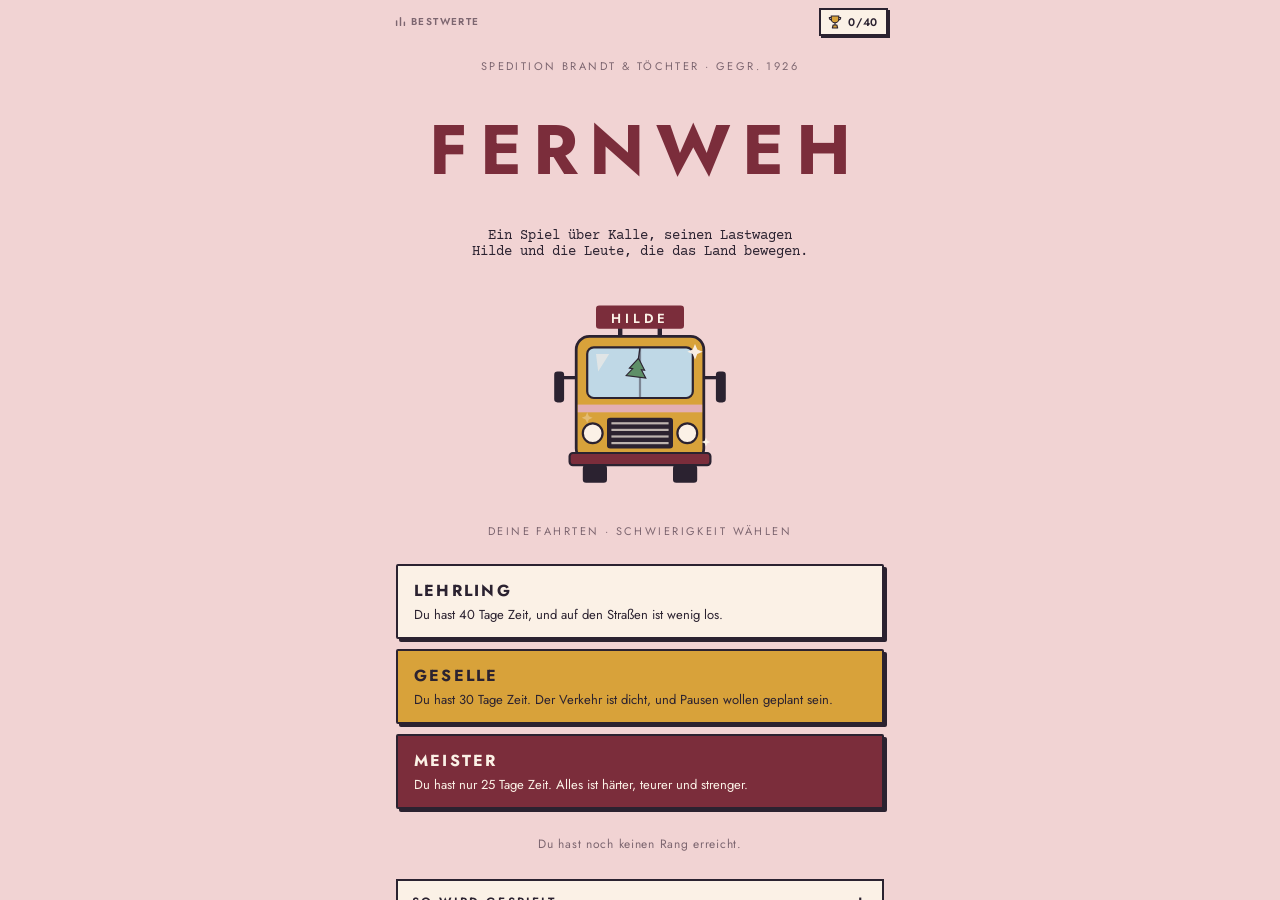
==== index.html @ bb44d897 "Briefmarke auf dem Lieferschein etwas größer Co-Authored-By: Claude Opus 5.5 <noreply@anthropic.com>" ====
<!doctype html>
<html lang="de"><head><meta charset="utf-8">
<meta name="viewport" content="width=device-width,initial-scale=1,viewport-fit=cover">
<meta name="apple-mobile-web-app-capable" content="yes">
<meta name="mobile-web-app-capable" content="yes">
<meta name="apple-mobile-web-app-status-bar-style" content="default">
<meta name="apple-mobile-web-app-title" content="Fernweh">
<meta name="theme-color" content="#F1D3D3">
<link rel="apple-touch-icon" href="apple-touch-icon.png">
<link rel="icon" type="image/png" href="icon-192.png">
<link rel="manifest" href="manifest.json">
<script>if("serviceWorker" in navigator)window.addEventListener("load",()=>navigator.serviceWorker.register("sw.js").catch(()=>{}))</script>
<title>Fernweh</title>
<link rel="preconnect" href="https://fonts.googleapis.com">
<link rel="preconnect" href="https://fonts.gstatic.com" crossorigin>
<link rel="stylesheet" href="https://fonts.googleapis.com/css2?family=Jost:wght@400;500;600;700&family=Courier+Prime:wght@400;700&display=swap">
<style>
/* Layout: symmetrische Titelkarten in einer schmalen Mittelspalte, gerahmte Tafeln, Reiterleiste unten. Eine feste Bildwelt (Pastell), kein Dunkelmodus. */
:root{
  --rose:#F1D3D3; --rose-deep:#E3AFB4; --mustard:#D8A23A; --mustard-dark:#B5832A;
  --teal:#2F6F73; --burgundy:#7B2D3B; --ink:#2B2230; --cream:#FBF1E6; --mint:#BFDCC8; --sky:#BFD8E6;
  --muted:#7D6670;
  --display:'Jost','Futura','Century Gothic','Trebuchet MS',sans-serif;
  --type:'Courier Prime','Courier New',Courier,monospace;
  color-scheme:light;
}
*{box-sizing:border-box}
[hidden]{display:none!important}
html{height:100%;box-sizing:border-box}
body{height:100%;margin:0;background:var(--rose);color:var(--ink);font-family:var(--display);font-size:15px;overflow:hidden;-webkit-user-select:none;user-select:none;-webkit-tap-highlight-color:transparent;touch-action:manipulation}
button{font-family:inherit;color:inherit;cursor:pointer}
button:focus-visible{outline:3px solid var(--teal);outline-offset:2px}
#app{height:100%;max-width:520px;margin:0 auto;display:flex;flex-direction:column;position:relative}
.screen{flex:1;min-height:0;overflow-y:auto;padding:18px 16px 28px;display:flex;flex-direction:column;gap:14px;-webkit-overflow-scrolling:touch}
.screen[hidden]{display:none!important}

h1,h2,h3{margin:0;text-wrap:balance;font-weight:600}
.eyebrow{font-size:11px;letter-spacing:.22em;text-transform:uppercase;color:var(--muted);text-align:center}
.center{text-align:center}
.typed{font-family:var(--type);font-size:14px;line-height:1.55}
.num{font-variant-numeric:tabular-nums}

.btn{border:2px solid var(--ink);background:var(--mustard);padding:13px 16px;font-size:14px;font-weight:600;letter-spacing:.14em;text-transform:uppercase;border-radius:2px;box-shadow:3px 3px 0 var(--ink);transition:transform .08s, box-shadow .08s}
.btn:active{transform:translate(2px,2px);box-shadow:1px 1px 0 var(--ink)}
.btn.alt{background:var(--cream)}
.btn.teal{background:var(--teal);color:var(--cream)}
.btn.burg{background:var(--burgundy);color:var(--cream)}
.btn:disabled{opacity:.45;box-shadow:none;cursor:default}
.btn.small{padding:8px 12px;font-size:12px}

.panel{background:var(--cream);border:2px solid var(--ink);padding:16px;position:relative}
.panel.framed{outline:1px solid var(--ink);outline-offset:4px;margin:5px}
.row{display:flex;gap:10px;align-items:center}
.between{justify-content:space-between}
.wrap{flex-wrap:wrap}

/* Titel */
.title-word{font-size:clamp(40px,12.5vw,70px);letter-spacing:.16em;font-weight:700;text-align:center;margin-right:-.16em;color:var(--burgundy);white-space:nowrap}
.title-sub{font-family:var(--type);text-align:center;font-size:14px;text-wrap:balance}
.emblem{width:min(220px,60%);margin:0 auto;display:block}
.diff{display:grid;gap:10px}
.diff button{text-align:left;display:flex;flex-direction:column;gap:3px;letter-spacing:normal;text-transform:none;font-weight:400;font-size:13px}
.diff button b{font-size:16px;letter-spacing:.14em;text-transform:uppercase}
.best{font-size:12px;color:var(--muted);text-align:center;letter-spacing:.06em}

/* Kopf auf dem Hof */
.topbar{display:grid;grid-template-columns:1fr 1fr 1fr;border:2px solid var(--ink);background:var(--cream)}
.topbar div{padding:8px 4px;text-align:center;border-right:2px solid var(--ink)}
.topbar div:last-child{border-right:0}
.topbar small{display:block;font-size:10px;letter-spacing:.18em;text-transform:uppercase;color:var(--muted)}
.topbar b{font-size:18px;font-variant-numeric:tabular-nums}
.cal{display:flex;flex-wrap:wrap;gap:3px;justify-content:center}
.cal i{width:11px;height:11px;border:1.5px solid var(--ink);display:block;background:var(--cream)}
.cal i.used{background:var(--burgundy);border-color:var(--burgundy)}
.cal i.today{background:var(--mustard)}
.cal i.fest{background:var(--teal);border-color:var(--teal);border-radius:50%}
.hilde-stage{background:var(--sky);border:2px solid var(--ink);padding:18px 0 0;position:relative;overflow:hidden;min-height:200px}
.hilde-stage::after{content:"";position:absolute;left:0;right:0;bottom:0;height:22%;background:var(--mint);border-top:2px solid var(--ink);z-index:0}

.stats{display:grid;grid-template-columns:1fr 1fr;gap:8px}
.meter{font-size:12px;letter-spacing:.08em}
.meter .bar{height:8px;border:1.5px solid var(--ink);background:var(--cream);margin-top:4px}
.meter .bar span{display:block;height:100%;background:var(--teal)}
.next{background:var(--mustard);border:2px solid var(--ink);padding:12px 14px;display:flex;gap:12px;align-items:center;justify-content:space-between}
.next p{margin:0;font-size:14px;line-height:1.4}
.next .eyebrow{text-align:left;color:var(--ink);opacity:.7}

/* Tabs */
.tabs{display:grid;grid-template-columns:repeat(4,1fr);border-top:2px solid var(--ink);background:var(--cream)}
.tabs button{background:none;border:0;border-right:2px solid var(--ink);padding:12px 2px;font-size:11px;letter-spacing:.08em;text-transform:uppercase;font-weight:600;position:relative}
.tabs button:last-child{border-right:0}
.tabs button.on{background:var(--burgundy);color:var(--cream)}
.tabs button .dot{position:absolute;top:7px;right:12%;width:8px;height:8px;border-radius:50%;background:#C8432F;border:1.5px solid var(--cream)}

/* Auftragskarten */
.chap{display:flex;align-items:center;gap:10px;margin-top:6px}
.chap::before,.chap::after{content:"";flex:1;height:2px;background:var(--ink)}
.chap span{font-size:11px;letter-spacing:.22em;text-transform:uppercase;font-weight:600}
.tour{background:var(--cream);border:2px solid var(--ink);display:grid;grid-template-columns:1fr auto;gap:6px 12px;padding:12px 14px}
.tour h3{font-size:20px;letter-spacing:.08em;text-transform:uppercase}
.tour .meta{font-size:12px;color:var(--muted);grid-column:1/-1;display:flex;gap:12px;flex-wrap:wrap}
.tour .cargo{font-family:var(--type);font-size:13px;grid-column:1/-1}
.tour.locked{opacity:.55;background:transparent;border-style:dashed}
.tour.final{background:var(--teal);color:var(--cream)}
.tour.final .meta{color:var(--rose)}
.stamp{font-size:10px;letter-spacing:.16em;text-transform:uppercase;border:1.5px solid currentColor;padding:2px 6px;color:var(--burgundy);transform:rotate(-4deg);display:inline-block}

/* Werkstatt */
.up{background:var(--cream);border:2px solid var(--ink);padding:12px 14px;display:grid;grid-template-columns:1fr auto;gap:4px 12px;align-items:center}
.up h3{font-size:16px;letter-spacing:.06em}
.up p{margin:0;font-size:13px;color:var(--muted);grid-column:1/2}
.pips{display:flex;gap:4px}
.pips i{width:10px;height:10px;border:1.5px solid var(--ink);display:block}
.pips i.on{background:var(--mustard)}

/* Fahrtenbuch */
.log{background:var(--cream);border:2px solid var(--ink);padding:12px 14px}
.howto{background:var(--cream);border:2px solid var(--ink);padding:0}
.howto summary{padding:12px 14px;font-size:12px;letter-spacing:.18em;text-transform:uppercase;font-weight:600;cursor:pointer;list-style:none;display:flex;justify-content:space-between}
.howto summary::-webkit-details-marker{display:none}
.howto summary::after{content:"+";font-size:16px;line-height:1}
.howto[open] summary::after{content:"–"}
.howto ol{margin:0;padding:0 16px 14px 34px;display:flex;flex-direction:column;gap:6px;font-size:14px;line-height:1.45}
.log .d{font-size:11px;letter-spacing:.16em;text-transform:uppercase;color:var(--muted)}

/* Fahrt */
#drive{position:fixed;inset:0;z-index:20;background:#A9CBA0}
#cv{position:absolute;inset:0;width:100%;height:100%;display:block;touch-action:none}
.hud-top{position:absolute;left:0;right:0;top:0;padding:calc(env(safe-area-inset-top,0px) + 8px) 12px 8px;pointer-events:none;display:flex;flex-direction:column;gap:6px}
.hud-card{background:var(--cream);border:2px solid var(--ink);padding:6px 10px;pointer-events:auto}
.route{display:flex;align-items:center;gap:8px;font-size:11px;letter-spacing:.12em;text-transform:uppercase;font-weight:600}
.route .track{flex:1;height:8px;border:1.5px solid var(--ink);background:var(--rose);position:relative}
.route .track span{position:absolute;left:0;top:0;bottom:0;background:var(--burgundy)}
.hud-row{display:flex;justify-content:space-between;gap:6px;font-size:12px;font-variant-numeric:tabular-nums}
.hud-row b{font-weight:600}
.hud-row .warn{color:#C8432F}
.hud-bottom{position:absolute;left:0;right:0;bottom:0;padding:8px 12px calc(env(safe-area-inset-bottom,0px) + 12px);display:flex;gap:8px;align-items:flex-end;justify-content:space-between;pointer-events:none}
.hud-bottom > *{pointer-events:auto}
.energy{background:var(--cream);border:2px solid var(--ink);padding:6px 8px;width:120px;font-size:10px;letter-spacing:.14em;text-transform:uppercase}
.energy .bar{height:8px;border:1.5px solid var(--ink);margin-top:4px;background:var(--rose)}
.energy .bar span{display:block;height:100%;background:var(--teal)}
.hbtn{border:2px solid var(--ink);background:var(--cream);padding:10px 10px;font-size:11px;letter-spacing:.12em;text-transform:uppercase;font-weight:600;box-shadow:3px 3px 0 var(--ink);min-width:78px}
.hbtn.ready{background:var(--mustard);animation:pulse 1s infinite alternate}
.hbtn:disabled{opacity:.5;box-shadow:none}
@keyframes pulse{to{background:#F0C566}}
.pausebtn{position:absolute;right:12px;top:calc(env(safe-area-inset-top,0px) + 134px);border:2px solid var(--ink);background:var(--cream);width:38px;height:38px;font-weight:700;font-size:14px;pointer-events:auto}
.hint{position:absolute;left:50%;top:45%;transform:translate(-50%,-50%);background:var(--cream);border:2px solid var(--ink);padding:12px 16px;text-align:center;font-size:13px;letter-spacing:.06em;width:min(300px,80%);pointer-events:none;transition:opacity .4s}

/* Overlays */
.overlay{position:fixed;inset:0;z-index:40;background:rgba(43,34,48,.55);display:flex;align-items:center;justify-content:center;padding:16px}
.overlay[hidden]{display:none!important}
.card{background:var(--cream);border:2px solid var(--ink);outline:1px solid var(--cream);outline-offset:4px;box-shadow:0 0 0 6px var(--ink);width:min(400px,100%);max-height:calc(100% - 24px);overflow-y:auto;padding:20px 18px;display:flex;flex-direction:column;gap:12px}
.card h2{font-size:22px;letter-spacing:.16em;text-transform:uppercase;text-align:center}
.opts{display:grid;gap:8px}
.opts .btn{text-align:left;letter-spacing:.06em;text-transform:none;font-size:14px;display:flex;justify-content:space-between;gap:10px}
.ledger{display:grid;grid-template-columns:1fr auto;gap:4px 12px;font-size:14px;font-variant-numeric:tabular-nums}
.ledger .sum{border-top:2px solid var(--ink);padding-top:6px;font-weight:600}
.bigstamp{align-self:center;font-size:20px;letter-spacing:.2em;font-weight:700;text-transform:uppercase;border:3px solid var(--teal);color:var(--teal);padding:6px 14px;transform:rotate(-5deg)}
.bigstamp.bad{border-color:#C8432F;color:#C8432F}

/* Abspann */
.rank{font-size:96px;font-weight:700;line-height:1;text-align:center;color:var(--burgundy)}
.cards{display:grid;grid-template-columns:repeat(auto-fill,minmax(140px,1fr));gap:10px}
.post{background:var(--cream);border:2px solid var(--ink);padding:10px;font-size:12px;position:relative;min-height:96px}
.post b{display:block;font-size:14px;letter-spacing:.1em;text-transform:uppercase;margin-bottom:4px}
.post .st{position:absolute;right:8px;top:8px;width:26px;height:30px;border:2px dashed var(--burgundy);background:var(--rose)}
.toast{position:fixed;left:50%;bottom:90px;transform:translateX(-50%);background:var(--ink);color:var(--cream);padding:10px 14px;font-size:13px;z-index:60;max-width:90%;text-align:center}

@media (prefers-reduced-motion: reduce){.hbtn.ready{animation:none}.btn{transition:none}}
/* Netlify-Hinweis ausblenden, falls er als normales Element eingefügt wird */
[class*="netlify" i],[id*="netlify" i],a[href*="netlify.com"]{display:none!important}

/* ===== Version 2 ===== */
.title-road{position:relative;width:min(300px,86%);margin:0 auto;padding-bottom:18px}
.title-road .emblem{width:62%;margin:0 auto;animation:idle 2.4s ease-in-out infinite}
.title-road::after{content:"";position:absolute;left:0;right:0;bottom:6px;height:6px;background:repeating-linear-gradient(90deg,var(--ink) 0 22px,transparent 22px 40px);animation:roadmove .6s linear infinite}
@keyframes roadmove{to{background-position:-40px 0}}
@keyframes idle{0%,100%{transform:translateY(0)}50%{transform:translateY(-3px)}}
.letter-in{animation:letterin .7s cubic-bezier(.2,.9,.3,1.2)}
@keyframes letterin{from{transform:translateY(30px) rotate(-3deg);opacity:0}}

.hilde-stage .sun{position:absolute;right:5%;top:10px;width:38px;height:38px;z-index:0}
.cloud{position:absolute;z-index:0;animation:cloud linear infinite;left:-100px}
.cloud svg{display:block;width:100%;height:auto}
.cloud.c1{width:72px;top:20px;animation-duration:38s;animation-delay:-10s}
.cloud.c2{width:52px;top:56px;animation-duration:52s;animation-delay:-30s}
.cloud.c3{width:88px;top:6px;animation-duration:64s;animation-delay:-50s}
@keyframes cloud{from{transform:translateX(0)}to{transform:translateX(calc(560px + 100%))}}
.birds{position:absolute;top:40px;left:-80px;z-index:0;display:flex;gap:6px;align-items:flex-start;animation:birds 24s linear infinite;animation-delay:-6s}
.birds span{display:block;width:18px}
.birds span.b2{margin-top:-6px;width:15px}
.birds span.b3{margin-top:4px;width:13px}
.birds svg{display:block;width:100%;height:auto;overflow:visible}
@keyframes birds{from{transform:translateX(0)}to{transform:translateX(640px)}}
.hilde-btn{position:relative;z-index:1;display:block;width:min(240px,64%);margin:0 auto -4px;background:none;border:0;padding:0}
.hilde-btn svg{display:block;width:100%;height:auto}
.hilde-btn #hilde-svg{animation:idle 2.4s ease-in-out infinite;transform-origin:50% 100%}
.hilde-btn.honk #hilde-svg{animation:honk .45s cubic-bezier(.3,1.6,.5,1)}
@keyframes honk{0%{transform:scale(1,1)}30%{transform:scale(1.06,.92) translateY(4px)}60%{transform:scale(.97,1.05) translateY(-8px)}100%{transform:none}}
.hilde-btn.wow #hilde-svg{animation:wow .8s ease-out}
@keyframes wow{0%{filter:brightness(1)}30%{filter:brightness(1.35)}100%{filter:brightness(1)}}
.puffs{position:absolute;left:0;right:0;bottom:22%;height:0;z-index:2;pointer-events:none}
.puffs i{position:absolute;bottom:0;width:14px;height:14px;border-radius:50%;background:#E8E2DA;border:1.5px solid var(--ink);animation:puff 1.6s ease-out forwards}
@keyframes puff{from{transform:translate(0,0) scale(.4);opacity:.9}to{transform:translate(-30px,-60px) scale(1.6);opacity:0}}
.bubbles{position:absolute;inset:0;z-index:3;pointer-events:none}
.bubbles i{position:absolute;bottom:20%;width:14px;height:14px;border-radius:50%;border:2px solid #fff;background:rgba(255,255,255,.35);animation:bub 1.4s ease-out forwards}
@keyframes bub{from{transform:translateY(0) scale(.4);opacity:1}to{transform:translateY(-120px) scale(1.3);opacity:0}}
.eff{margin:4px 0 0;font-size:11px;line-height:1.35;letter-spacing:0;color:var(--muted)}
.chips{display:flex;flex-wrap:wrap;gap:4px;grid-column:1/-1}
.chip{font-size:10px;letter-spacing:.1em;text-transform:uppercase;border:1.5px solid var(--ink);padding:2px 6px;background:var(--rose);font-weight:600}
.chip.hot{background:var(--mustard)}
.tour.final .chip{color:var(--ink)}
.trait-list{display:flex;flex-direction:column;gap:6px;font-size:13px;line-height:1.4}
.trait-list b{letter-spacing:.06em}

.radio{display:grid;grid-template-columns:auto auto 1fr;align-items:center;gap:8px;font-family:inherit;text-align:left;cursor:pointer;padding:5px 10px;overflow:hidden}
.radio .dial{width:22px;height:22px;border-radius:50%;border:2px solid var(--ink);background:var(--mustard);position:relative;flex:none}
.radio .dial i{position:absolute;left:50%;top:2px;width:2px;height:8px;background:var(--ink);transform-origin:50% 8px;transform:translateX(-50%) rotate(var(--rot,0deg));transition:transform .3s}
.radio .st{font-size:11px;letter-spacing:.1em;text-transform:uppercase;font-weight:600;white-space:nowrap}
.radio .tick{overflow:hidden;white-space:nowrap;font-size:12px;color:var(--muted);min-width:0;mask-image:linear-gradient(90deg,transparent,#000 8%,#000 92%,transparent);-webkit-mask-image:linear-gradient(90deg,transparent,#000 8%,#000 92%,transparent)}
.radio .tick span{display:inline-block;padding-left:100%;animation:ticker 14s linear infinite}
.radio .tick span.vf{color:#C8432F;font-weight:600}
.radio .tick span.cb{color:var(--teal);font-weight:600}
@keyframes ticker{to{transform:translateX(-100%)}}
.energy{position:relative}
.energy .tree{position:absolute;right:-6px;top:-26px;width:20px;height:28px;transform-origin:50% 0;animation:swing 2.2s ease-in-out infinite}
@keyframes swing{0%,100%{transform:rotate(-12deg)}50%{transform:rotate(12deg)}}
.hbtn small{display:block;font-size:9px;letter-spacing:.08em;margin-top:2px}
.bigstamp{animation:slam .45s cubic-bezier(.2,1.6,.4,1) backwards;animation-delay:.15s}
@keyframes slam{from{transform:scale(2.6) rotate(-14deg);opacity:0}to{transform:rotate(-5deg);opacity:1}}
.countup{font-variant-numeric:tabular-nums}
.ev-art{display:flex;justify-content:center}
.ev-art svg{width:110px;height:auto}
.route .track i{position:absolute;inset:0;pointer-events:none}
.route .track i b{position:absolute;top:-3px;width:2px;height:12px;background:var(--ink)}
.route .track i b.rast{background:#2B5C9A}
.route .track i b.ev{background:#C8432F}
@media (prefers-reduced-motion: reduce){*{animation:none!important}}

/* ===== Version 2.2 ===== */
.hud-top{flex-direction:row;align-items:stretch;gap:6px}
.hud-main{flex:1;min-width:0;display:flex;flex-direction:column;gap:5px;padding:6px 10px}
.hud-main .hud-row{font-size:12px}
.hud-side{display:flex;flex-direction:column;gap:4px;pointer-events:auto}
.hud-ico{width:36px;flex:1;min-height:28px;border:2px solid var(--ink);background:var(--cream);font-weight:700;font-size:12px;display:grid;place-items:center;padding:0;font-family:inherit}
.hud-ico .dial{width:18px;height:18px;border-radius:50%;border:2px solid var(--ink);background:var(--mustard);position:relative;display:block}
.hud-ico .dial i{position:absolute;left:50%;top:1px;width:2px;height:7px;background:var(--ink);transform-origin:50% 7px;transform:translateX(-50%) rotate(var(--rot,0deg));transition:transform .3s}
.hud-ico.live{background:var(--mustard);animation:pulse .6s infinite alternate}
.pausebtn{display:none}
.tickerbox{position:absolute;left:12px;right:12px;top:calc(env(safe-area-inset-top,0px) + 82px);background:rgba(251,241,230,.95);border:2px solid var(--ink);padding:5px 10px;font-size:12px;line-height:1.35;pointer-events:none;opacity:0;transform:translateY(-6px);transition:opacity .35s,transform .35s}
.tickerbox.show{opacity:1;transform:none}
.tickerbox b{font-size:10px;letter-spacing:.12em;text-transform:uppercase;margin-right:6px}
.tickerbox.vf{border-color:#C8432F}.tickerbox.vf b{color:#C8432F}
.tickerbox.cb b{color:var(--teal)}
.tickerbox.win{background:var(--mustard)}
.kalle{padding:10px 12px;display:grid;grid-template-columns:1fr auto;gap:4px 12px;align-items:center}
.kalle .row,.kalle .bar,.kalle .eff{grid-column:1}
.kalle .bar{height:8px;border:1.5px solid var(--ink);background:var(--cream)}
.kalle .bar span{display:block;height:100%;background:var(--teal)}
.kalle .btn{grid-column:2;grid-row:1/4}
.meter-l{font-size:12px;letter-spacing:.08em}
.ruf{border:2px solid var(--ink);background:var(--cream);padding:8px 12px;font-size:12px;line-height:1.4}
.ruf b{letter-spacing:.08em;text-transform:uppercase;font-size:11px}
.ruf .stars{color:var(--mustard-dark);letter-spacing:.2em}
.ruf p{margin:2px 0 0;color:var(--muted)}

/* ===== Version 2.3: Autoradio in der Leiste ===== */
.hud-side .hud-ico{width:36px}
.lcd{display:grid;grid-template-columns:auto auto 1fr;align-items:center;gap:8px;background:#2B2230;color:#F0C566;border:0;border-radius:3px;padding:5px 8px;font-family:var(--type);font-size:12px;text-align:left;cursor:pointer;min-width:0;box-shadow:inset 0 0 0 1px #4A3F50}
.lcd .lcd-st{font-weight:700;letter-spacing:.06em;white-space:nowrap;text-transform:uppercase;font-size:11px}
.lcd .lcd-tx{overflow:hidden;white-space:nowrap;min-width:0;-webkit-mask-image:linear-gradient(90deg,transparent,#000 6%,#000 94%,transparent);mask-image:linear-gradient(90deg,transparent,#000 6%,#000 94%,transparent)}
.lcd .lcd-tx span{display:inline-block;padding-left:100%;animation:ticker 16s linear infinite;color:#F4E3B0}
.lcd.vf .lcd-tx span{color:#FF9C84}.lcd.vf .lcd-st{color:#FF9C84}
.lcd.cb .lcd-tx span,.lcd.cb .lcd-st{color:#BFDCC8}
.lcd.win{animation:lcdblink .5s infinite alternate}
@keyframes lcdblink{to{background:#7B2D3B}}
.lcd .eq{display:flex;align-items:flex-end;gap:2px;height:12px}
.lcd .eq i{display:block;width:3px;background:#F0C566;height:30%;animation:eq .9s ease-in-out infinite alternate}
.lcd .eq i:nth-child(2){animation-delay:-.3s}.lcd .eq i:nth-child(3){animation-delay:-.6s}.lcd .eq i:nth-child(4){animation-delay:-.15s}
.lcd.off .eq i{animation:none;height:15%;opacity:.4}
@keyframes eq{0%{height:20%}100%{height:100%}}
.tickerbox{display:none}

.stats.three{grid-template-columns:1fr 1fr 1fr}
.stats.three .meter span:first-child{font-size:11px}
.stats.three .meter b{font-size:11px}
.ruf-s{display:block;font-size:9px!important;letter-spacing:.06em!important;text-transform:none!important;color:var(--mustard-dark)!important;margin-top:1px}

/* ===== Version 2.4 ===== */
.tour.final .btn{color:var(--ink)}
.tour.final:not(.locked){box-shadow:0 0 0 3px var(--mustard);animation:glow 2.4s ease-in-out infinite}
@keyframes glow{50%{box-shadow:0 0 0 6px rgba(216,162,58,.55)}}
.next.final{background:var(--teal);color:var(--cream);box-shadow:0 0 0 3px var(--mustard);animation:glow 2.4s ease-in-out infinite;align-items:center}
.next.final .eyebrow{color:var(--mustard);opacity:1}
.next.final p{color:var(--cream)}
.next.final>div:nth-child(2){flex:1;min-width:0}
.crate{flex:none;width:46px;height:40px;background:#B5832A;border:2px solid var(--ink);position:relative;display:grid;place-items:center}
.crate::before,.crate::after{content:"";position:absolute;inset:0;background:linear-gradient(45deg,transparent 47%,var(--ink) 47% 53%,transparent 53%)}
.crate::after{background:linear-gradient(-45deg,transparent 47%,var(--ink) 47% 53%,transparent 53%)}
.crate span{position:relative;z-index:1;background:var(--cream);color:var(--ink);font-size:9px;font-weight:700;padding:0 3px;letter-spacing:.05em}
.next.final .btn{color:var(--ink)}
.next.final .eyebrow{letter-spacing:.14em;text-align:left}

/* v2.6: Foto auf dem Lieferschein, Ottilie im Radio */
.polaroid{margin:0 auto;background:#FFFDF8;padding:8px 8px 4px;width:min(210px,68%);box-shadow:0 1px 0 rgba(43,34,48,.15),0 6px 14px rgba(43,34,48,.18);transform:rotate(2deg);position:relative;animation:photoIn .7s .45s cubic-bezier(.2,1.3,.4,1) backwards}
.polaroid::before{content:'';position:absolute;top:-8px;left:50%;width:54px;height:15px;margin-left:-27px;background:rgba(227,175,180,.8);transform:rotate(-4deg)}
.polaroid>svg{display:block;width:100%;height:auto;outline:1px solid rgba(43,34,48,.12);animation:develop 2.2s .7s ease-out backwards}
.polaroid figcaption{font-family:var(--type);font-size:12px;text-align:center;padding:6px 0 2px;color:var(--ink)}
@keyframes photoIn{from{opacity:0;transform:translateY(18px) rotate(-7deg)}to{opacity:1;transform:rotate(2deg)}}
@keyframes develop{from{filter:sepia(1) brightness(1.7) contrast(.45)}to{filter:none}}
.lcd.ott .lcd-tx span,.lcd.ott .lcd-st{color:#F6C9CF}
.topbar>div:last-child{cursor:pointer}
.kiste-btn,.tour.final .kiste-btn,.next.final .kiste-btn{background:var(--mustard)!important;color:var(--ink)!important;opacity:1!important;-webkit-text-fill-color:var(--ink);animation:kiste 2.4s ease-in-out infinite}
@keyframes kiste{0%,100%{background:#D8A23A}50%{background:#F0C566}}
@media (prefers-reduced-motion: reduce){.kiste-btn{animation:none}}
.post .stamp-svg{position:absolute;right:8px;top:7px;width:30px;height:auto;transform:rotate(3deg);filter:drop-shadow(0 1px 0 rgba(43,34,48,.18))}
.post:nth-child(even) .stamp-svg{transform:rotate(-2deg)}
.post b,.post>span{display:block;padding-right:36px}
/* Versteckte Kleinigkeiten */
.title-word{cursor:default;perspective:300px}
.title-word span{display:inline-block;transform-origin:50% 50%;transition:color .3s}
.title-word span.heim{color:var(--teal)}
.title-word span.flip{animation:flap .28s ease-in-out}
@keyframes flap{0%{transform:rotateX(0)}50%{transform:rotateX(90deg)}100%{transform:rotateX(0)}}
.title-word.nudge{animation:nudge .25s ease-out}
@keyframes nudge{0%{transform:scale(1)}40%{transform:scale(.985,1.015)}100%{transform:scale(1)}}
.title-sub{transition:opacity .35s}
.title-sub.fade{opacity:0}
#title-emblem{transition:transform .8s ease-in-out}
#title-emblem.sad{transform:rotate(-3deg) translateY(4px) scale(.97)}
.hilde-stage{transition:background 1.2s}
.hilde-stage .sun{cursor:default}
.hilde-stage.night{background:#3A3A5C}
.hilde-stage.night .sun circle{fill:#F3EAD0;transition:fill 1.2s}
.hilde-stage.night::after{content:'';position:absolute;inset:0;pointer-events:none;background:radial-gradient(1.5px 1.5px at 12% 18%,#FBF1E6 50%,transparent 51%),radial-gradient(1.5px 1.5px at 30% 9%,#FBF1E6 50%,transparent 51%),radial-gradient(1.5px 1.5px at 52% 22%,#FBF1E6 50%,transparent 51%),radial-gradient(1.5px 1.5px at 68% 12%,#FBF1E6 50%,transparent 51%),radial-gradient(1.5px 1.5px at 44% 6%,#FBF1E6 50%,transparent 51%),radial-gradient(1.5px 1.5px at 22% 30%,#FBF1E6 50%,transparent 51%);animation:fadein 1.2s}
@keyframes fadein{from{opacity:0}to{opacity:1}}
.hilde-stage.night .cloud{opacity:.35;transition:opacity 1.2s}
.zzz{position:absolute;left:70%;top:34%;z-index:3;pointer-events:none;font-weight:700;color:#FBF1E6;font-size:16px}
.zzz span{position:absolute;opacity:0;animation:zz 2.4s ease-out infinite}
.zzz span:nth-child(2){animation-delay:.8s;font-size:19px}.zzz span:nth-child(3){animation-delay:1.6s;font-size:23px}
@keyframes zz{0%{opacity:0;transform:translate(0,0)}20%{opacity:1}100%{opacity:0;transform:translate(26px,-46px)}}
.notiz{font-family:var(--type);font-size:16px;line-height:1.6;background:#FFFBEA;border:1px solid #E6D9A8;padding:14px 16px;transform:rotate(-1.5deg);box-shadow:2px 3px 0 rgba(43,34,48,.12);background-image:repeating-linear-gradient(transparent 0 24px,rgba(43,90,154,.15) 24px 25px);color:#2B3A6E}
.senf{position:absolute;left:10px;bottom:8px;width:18px;height:38px;padding:0;border:0;background:none;z-index:2;transform:rotate(-8deg);filter:drop-shadow(0 0 4px rgba(240,197,102,.8))}
.senf svg{display:block;width:100%;height:auto}
@media (prefers-reduced-motion: reduce){.zzz span{animation:none;opacity:1}}
.tour h3 .perf{color:var(--mustard);font-size:.8em;vertical-align:.1em;text-shadow:0 0 1px var(--ink)}
/* Makellos */
#h-cargo.perf{color:#B5832A}
.perf{color:#D8A23A}
i.gold{font-style:normal;color:#9A6E1A;font-weight:600}
.stamprow{display:flex;align-items:center;justify-content:center;gap:14px}
.goldseal{width:92px;height:92px;transform:rotate(10deg);animation:sealIn .55s .55s cubic-bezier(.2,1.6,.4,1) backwards}
.goldseal svg{width:100%;height:100%;display:block;overflow:visible}
@keyframes sealIn{from{opacity:0;transform:scale(2.4) rotate(40deg)}to{opacity:1;transform:scale(1) rotate(10deg)}}
.stampwrap{display:block}
@keyframes shine{0%{left:-60%}35%,100%{left:140%}}
.tree{transform-box:view-box;transform-origin:100px 54px;cursor:pointer}
.tree.wiggle{animation:wiggle .5s ease-out}
.tree.spin{animation:spin 1.1s cubic-bezier(.3,.1,.3,1)}
@keyframes wiggle{0%,100%{transform:rotate(0)}25%{transform:rotate(-28deg)}55%{transform:rotate(20deg)}80%{transform:rotate(-8deg)}}
@keyframes spin{0%{transform:rotate(0)}100%{transform:rotate(720deg)}}
.scent{position:absolute;z-index:4;pointer-events:none;color:#5E8F5A;font-size:15px;animation:scent 1.9s ease-out forwards;opacity:0}
@keyframes scent{0%{opacity:0;transform:translate(0,0) scale(.6)}20%{opacity:1}100%{opacity:0;transform:translate(var(--dx),-70px) scale(1.2)}}
#title-emblem{position:relative}
.todo ul{margin:0;padding-left:18px;font-family:var(--type);font-size:13px;line-height:1.6}
.todo li.done{text-decoration:line-through;color:var(--muted)}
.fest p{margin:0 0 6px;font-family:var(--type);font-size:13px;line-height:1.55}
.diffwrap{position:relative}
.diffwrap>.btn{width:100%}
.diff .rank{font-style:normal;font-size:10px;letter-spacing:.12em;font-weight:600;opacity:.75;margin-left:10px;vertical-align:.15em}
.diffwrap .neu{position:absolute;right:8px;top:8px;background:none;border:1px solid currentColor;border-radius:2px;font-size:10px;letter-spacing:.12em;text-transform:uppercase;padding:2px 6px;opacity:.6;color:var(--ink)}
.diffwrap .btn.burg+.neu{color:var(--cream)}
.trophy-btn{position:absolute;top:calc(env(safe-area-inset-top,0px) + 8px);right:12px;display:flex;align-items:center;gap:4px;background:var(--cream);border:2px solid var(--ink);padding:3px 8px 3px 5px;font:600 11px/1 var(--display);letter-spacing:.06em;color:var(--ink);box-shadow:2px 2px 0 var(--ink)}
.trophy-btn svg{width:18px;height:18px}
#s-title{position:relative}
.medals{display:grid;grid-template-columns:repeat(4,1fr);gap:8px 6px}
.mcell{display:flex;flex-direction:column;align-items:center;text-align:center;gap:2px}
.mcell svg{width:44px;height:44px;transition:transform .15s}
.mcell .locked{opacity:.55}
.mcell b{font-size:10.5px;line-height:1.2;letter-spacing:.02em}
.mcell small{font-size:9px;line-height:1.25;color:var(--muted)}
.mcell:not(.got) b{color:var(--muted)}
.mcell.got svg{animation:none}
#s-title>.eyebrow:first-child{margin-top:40px!important}
.linkbtn{align-self:center;background:none;border:0;font:500 12px/1 var(--display);letter-spacing:.14em;text-transform:uppercase;color:var(--muted);text-decoration:underline;text-underline-offset:3px;padding:6px 10px}
.tour{position:relative}
.tourstamp{position:absolute;top:10px;right:12px;display:block;width:28px;transform:rotate(6deg);opacity:.92}
.tourstamp svg{display:block;width:100%;height:auto;filter:drop-shadow(0 1px 0 rgba(43,34,48,.15))}
.tour:nth-child(even) .tourstamp{transform:rotate(-4deg)}
.medals{touch-action:pan-y;user-select:none;-webkit-user-select:none}
.mcell small{display:none}
.mcell.on svg{transform:scale(1.15)}
.mhint{margin:-6px 0 0;font-size:11px;color:var(--muted);text-align:center}
.mbig{position:fixed;left:50%;top:18%;transform:translateX(-50%);z-index:60;width:min(260px,76vw);background:var(--cream);border:2px solid var(--ink);box-shadow:4px 4px 0 var(--ink);padding:16px 14px 14px;display:flex;flex-direction:column;align-items:center;text-align:center;gap:4px;pointer-events:none;animation:bigIn .15s ease-out}
.mbig svg{width:130px;height:130px}
.mbig b{font-size:16px;letter-spacing:.06em;text-transform:uppercase}
.mbig span{font-family:var(--type);font-size:13px;line-height:1.45}
.mbig small{font-size:10px;letter-spacing:.14em;text-transform:uppercase;color:var(--teal);font-weight:600}
@keyframes bigIn{from{opacity:0;transform:translateX(-50%) scale(.9)}to{opacity:1;transform:translateX(-50%) scale(1)}}
.msec{display:flex;justify-content:space-between;align-items:baseline;margin:4px 0 -2px;border-bottom:1px solid rgba(43,34,48,.2);padding-bottom:3px}
.msec span{font-size:11px;letter-spacing:.18em;text-transform:uppercase;font-weight:600}
.msec small{font-size:10px;color:var(--muted);letter-spacing:.08em}
.mprog{display:block;width:70%;height:3px;background:rgba(43,34,48,.12);margin-top:1px;border-radius:2px;overflow:hidden}
.mprog span{display:block;height:100%;background:var(--teal)}
.mprog.big{width:60%;height:5px;margin-top:4px}
.mbig small.todo{color:var(--muted)}
.mcell .locked{opacity:1}
.mcell:not(.got) svg{filter:saturate(.6)}
.best-btn{position:absolute;top:calc(env(safe-area-inset-top,0px) + 12px);left:12px;display:flex;align-items:center;gap:4px;background:none;border:0;padding:3px 2px;font:600 10px/1 var(--display);letter-spacing:.14em;text-transform:uppercase;color:var(--muted)}
.best-btn svg{width:13px;height:13px}
.hsl{display:flex;flex-direction:column;gap:2px;margin:4px 0}
.hsrow{display:flex;align-items:baseline;gap:8px;font-size:15px;font-variant-numeric:tabular-nums;padding-top:8px}
.hsrow .hsn{font-weight:600;letter-spacing:.06em;text-transform:uppercase;font-size:12px}
.hsrow i{flex:1;border-bottom:1px dotted rgba(43,34,48,.4);transform:translateY(-3px)}
.hsrow b{font-weight:700}
.hsrow em{font-style:normal;font-size:11px;letter-spacing:.1em;color:var(--burgundy);width:52px;text-align:right}
.hsrow.none{opacity:.45}
.hsd{display:block;text-align:right;font-size:11px;color:var(--muted);margin-right:60px}
.tip{min-height:46px;display:flex;align-items:center;justify-content:center;gap:8px;max-width:330px;margin:4px auto 0;padding:6px 4px;color:var(--muted);text-decoration:none;font-size:12px;line-height:1.35;text-align:left;opacity:.85}
.tip svg{flex:none;width:26px;height:26px}
.tip u{text-decoration:none;border-bottom:1px solid currentColor;color:var(--burgundy);white-space:nowrap}
.tip.in{animation:tipIn .6s ease-out}
@keyframes tipIn{from{opacity:0;transform:translateY(4px)}to{opacity:.85;transform:none}}
.beans{display:flex;justify-content:center;gap:3px;margin-top:3px}
.beans svg{width:10px;height:13px}
#ovcard{position:relative}
.lsstamp{position:absolute;top:12px;right:14px;width:38px;transform:rotate(7deg);opacity:.9;animation:lsIn .5s 1.1s ease-out backwards;pointer-events:none}
.lsstamp svg{display:block;width:100%;height:auto;filter:drop-shadow(0 1px 0 rgba(43,34,48,.15))}
@keyframes lsIn{from{opacity:0;transform:rotate(-8deg) scale(1.25)}to{opacity:.9;transform:rotate(7deg) scale(1)}}
.linkbtn{background:none;border:0;padding:0;font:inherit;text-transform:none;letter-spacing:inherit;color:inherit;text-decoration:underline;text-underline-offset:2px;cursor:pointer}
.slipper{position:absolute;left:0;top:0;width:34px;margin:-9px 0 0 -17px;z-index:4;pointer-events:none}
.slipper svg{display:block;width:100%;height:auto}
</style>
<style>:root{padding-top:env(safe-area-inset-top,0px);padding-bottom:env(safe-area-inset-bottom,0px)}</style>
</head><body>
<div id="app">

  <!-- TITEL -->
  <section class="screen" id="s-title">
    <p class="eyebrow" style="margin-top:12px">Spedition Brandt &amp; Töchter · gegr. 1926</p>
    <div class="title-word">FERNWEH</div>
    <p class="title-sub">Ein Spiel über Kalle, seinen Lastwagen Hilde und die Leute, die das Land bewegen.</p>
    <div id="title-emblem"></div>
    <div class="row" style="justify-content:center" id="continue-wrap" hidden>
      <button class="btn teal" id="btn-continue">Fahrt fortsetzen</button>
    </div>
    <p class="eyebrow" style="margin-top:6px">Deine Fahrten · Schwierigkeit wählen</p>
    <div class="diff" id="diff"></div>
    <div class="panel" id="newconfirm" hidden style="display:flex;flex-direction:column;gap:10px">
      <p style="margin:0;font-size:14px" id="newconfirm-text"></p>
      <div class="row wrap"><button class="btn burg small" id="btn-newyes">Neu anfangen</button><button class="btn alt small" id="btn-newno">Abbrechen</button></div>
    </div>
    <p class="best" id="best"></p>
    <details class="howto"><summary>So wird gespielt</summary><ol>
<li>Tippe links oder rechts auf den Bildschirm, um die Spur zu wechseln. Jeder Zusammenstoß beschädigt die Ladung.</li>
<li>Nach 4:30 Stunden am Steuer sind 45 Minuten Pause Pflicht. Zum Rasthof kommst du über die rechte Spur.</li>
<li>Kalle wird schnell müde und hungrig, jeder Spurwechsel kostet Kraft. Kaffee macht wach, satt wird er nur am Rasthof. Nickt er zu oft am Steuer ein, ist die Tour vorbei.</li>
<li>Fährt ein Kollege vor dir, gib Lichthupe. Er grüßt zurück, und das bringt Respekt.</li>
<li>Jede Strecke hat ihre Eigenheiten, etwa Nebel, Gänse, Seitenwind oder eine Fähre. Sie stehen auf dem Lieferschein.</li>
<li>Jede Tour kostet Kalendertage. Bring die Kiste vor dem Jubiläum ans Nordkap.</li>
<li>Am Ende zählen Respekt, verschiedene Ziele, übrige Tage und dein Erspartes.</li>
</ol></details>
    <a class="tip" id="tip" href="https://www.paypal.com/donate/?business=c.m.engelaender%40gmail.com&amp;currency_code=EUR" target="_blank" rel="noopener"></a>
    <p class="best">Fernweh · Version 2.6 · Oktober 2026 · <button class="linkbtn" id="btn-imp">Impressum</button></p>
  </section>

  <!-- BRIEF -->
  <section class="screen" id="s-letter" hidden>
    <p class="eyebrow" style="margin-top:12px">Ein Brief von der Chefin</p>
    <div class="panel framed typed letter-in" id="letter"></div>
    <button class="btn" id="btn-letter">Zum Hof</button>
  </section>

  <!-- HOF -->
  <section class="screen" id="s-hof" hidden>
    <div class="topbar">
      <div><small>Tag</small><b id="t-day"></b></div>
      <div><small>Kasse</small><b id="t-money"></b></div>
      <div><small>Respekt</small><b id="t-resp"></b><small class="ruf-s" id="ruf"></small></div>
    </div>
    <div>
      <p class="eyebrow" id="cal-label" style="margin-bottom:6px"></p>
      <div class="cal" id="cal"></div>
    </div>
    <div class="next" id="next"></div>
    <div class="hilde-stage" id="stage">
      <svg class="sun" viewBox="0 0 40 40" aria-hidden="true"><circle cx="20" cy="20" r="15" fill="#F0C566" stroke="#2B2230" stroke-width="2"/></svg>
      <div class="cloud c1"><svg viewBox="0 0 84 38" aria-hidden="true"><path d="M14 34 H70 A10 10 0 0 0 72 14.5 A13 13 0 0 0 49 9 A16 16 0 0 0 20 14 A10 10 0 0 0 14 34 Z" fill="#FBF1E6" stroke="#2B2230" stroke-width="2" stroke-linejoin="round"/></svg></div><div class="cloud c2"><svg viewBox="0 0 84 38" aria-hidden="true"><path d="M14 34 H70 A10 10 0 0 0 72 14.5 A13 13 0 0 0 49 9 A16 16 0 0 0 20 14 A10 10 0 0 0 14 34 Z" fill="#FBF1E6" stroke="#2B2230" stroke-width="2" stroke-linejoin="round"/></svg></div><div class="cloud c3"><svg viewBox="0 0 84 38" aria-hidden="true"><path d="M14 34 H70 A10 10 0 0 0 72 14.5 A13 13 0 0 0 49 9 A16 16 0 0 0 20 14 A10 10 0 0 0 14 34 Z" fill="#FBF1E6" stroke="#2B2230" stroke-width="2" stroke-linejoin="round"/></svg></div>
      <div class="birds"><span><svg viewBox="0 0 22 10" aria-hidden="true"><path fill="none" stroke="#2B2230" stroke-width="2" stroke-linecap="round" stroke-linejoin="round" d="M1 7 Q6 1 11 7 Q16 1 21 7"><animate attributeName="d" dur=".6s" repeatCount="indefinite" values="M1 7 Q6 1 11 7 Q16 1 21 7;M1 4 Q6 8 11 6 Q16 8 21 4;M1 7 Q6 1 11 7 Q16 1 21 7"/></path></svg></span><span class="b2"><svg viewBox="0 0 22 10" aria-hidden="true"><path fill="none" stroke="#2B2230" stroke-width="2" stroke-linecap="round" stroke-linejoin="round" d="M1 7 Q6 1 11 7 Q16 1 21 7"><animate attributeName="d" dur=".6s" repeatCount="indefinite" values="M1 7 Q6 1 11 7 Q16 1 21 7;M1 4 Q6 8 11 6 Q16 8 21 4;M1 7 Q6 1 11 7 Q16 1 21 7"/></path></svg></span><span class="b3"><svg viewBox="0 0 22 10" aria-hidden="true"><path fill="none" stroke="#2B2230" stroke-width="2" stroke-linecap="round" stroke-linejoin="round" d="M1 7 Q6 1 11 7 Q16 1 21 7"><animate attributeName="d" dur=".6s" repeatCount="indefinite" values="M1 7 Q6 1 11 7 Q16 1 21 7;M1 4 Q6 8 11 6 Q16 8 21 4;M1 7 Q6 1 11 7 Q16 1 21 7"/></path></svg></span></div>
      <button class="hilde-btn" id="hilde-btn" aria-label="Hilde anhupen"><div id="hilde-svg"></div></button>
      <div class="puffs" id="puffs"></div>
      <div class="bubbles" id="bubbles"></div>
    </div>
    <div class="stats">
      <div class="meter"><div class="row between"><span>Glanz</span><b class="num" id="m-glanz"></b></div><div class="bar"><span id="b-glanz"></span></div><p class="eff" id="e-glanz"></p></div>
      <div class="meter"><div class="row between"><span>Duft</span><b id="m-duft"></b></div><div class="bar"><span id="b-duft"></span></div><p class="eff" id="e-duft"></p></div>
    </div>
    <div class="row wrap">
      <button class="btn alt small" id="btn-wash">Hilde waschen · 20 €</button>
      <button class="btn alt small" id="btn-tree">Neues Bäumchen · 3 €</button>
    </div>
    <div class="row wrap">
      <button class="btn alt small tgl" data-tgl="music">Musik: an</button>
      <button class="btn alt small tgl" data-tgl="sfx">Geräusche: an</button>
    </div>
    <button class="linkbtn" id="btn-home">Zum Titelbild</button>
  </section>

  <!-- AUFTRÄGE -->
  <section class="screen" id="s-tours" hidden>
    <p class="eyebrow">Auftragsbuch</p>
    <div id="tourlist" style="display:flex;flex-direction:column;gap:10px"></div>
  </section>

  <!-- WERKSTATT -->
  <section class="screen" id="s-shop" hidden>
    <p class="eyebrow">Jupps Werkstatt</p>
    <p class="typed center" style="margin:0" id="jupp"></p>
    <div id="shoplist" style="display:flex;flex-direction:column;gap:10px"></div>
  </section>

  <!-- FAHRTENBUCH -->
  <section class="screen" id="s-log" hidden>
    <p class="eyebrow">Fahrtenbuch</p>
    <div id="loglist" style="display:flex;flex-direction:column;gap:10px"></div>
    <details class="howto"><summary>So wird gespielt</summary><ol>
<li>Tippe links oder rechts auf den Bildschirm, um die Spur zu wechseln. Jeder Zusammenstoß beschädigt die Ladung.</li>
<li>Nach 4:30 Stunden am Steuer sind 45 Minuten Pause Pflicht. Zum Rasthof kommst du über die rechte Spur.</li>
<li>Kalle wird schnell müde und hungrig, jeder Spurwechsel kostet Kraft. Kaffee macht wach, satt wird er nur am Rasthof. Nickt er zu oft am Steuer ein, ist die Tour vorbei.</li>
<li>Fährt ein Kollege vor dir, gib Lichthupe. Er grüßt zurück, und das bringt Respekt.</li>
<li>Jede Strecke hat ihre Eigenheiten, etwa Nebel, Gänse, Seitenwind oder eine Fähre. Sie stehen auf dem Lieferschein.</li>
<li>Jede Tour kostet Kalendertage. Bring die Kiste vor dem Jubiläum ans Nordkap.</li>
<li>Am Ende zählen Respekt, verschiedene Ziele, übrige Tage und dein Erspartes.</li>
</ol></details>
    <div class="panel" style="display:flex;flex-direction:column;gap:10px">
      <p style="margin:0;font-size:13px">Du kannst die Fahrt jederzeit beenden und direkt zum Jubiläumsfest gehen. Ohne die Kiste am Nordkap gibt es aber keinen hohen Rang.</p>
      <button class="btn alt small" id="btn-endnow">Zum Jubiläumsfest</button>
      <div class="row" id="endconfirm" hidden>
        <button class="btn burg small" id="btn-endyes">Ja, Fahrt beenden</button>
        <button class="btn alt small" id="btn-endno">Doch nicht</button>
      </div>
    </div>
  </section>

  <!-- ABSPANN -->
  <section class="screen" id="s-end" hidden></section>

  <nav class="tabs" id="tabs" hidden>
    <button data-tab="hof" class="on">Hof</button>
    <button data-tab="tours">Aufträge</button>
    <button data-tab="shop">Werkstatt</button>
    <button data-tab="log">Buch</button>
  </nav>
</div>

<!-- FAHRT -->
<div id="drive" hidden>
  <canvas id="cv"></canvas>
  <div class="hud-top">
    <div class="hud-card hud-main">
      <div class="route"><span id="h-from">Frankfurt</span><div class="track"><span id="h-prog"></span><i id="h-marks"></i></div><span id="h-to"></span></div>
      <div class="hud-row">
        <span><b id="h-clock">06:00</b> <small id="h-due"></small></span>
        <span>Lenkzeit <b id="h-lenk">0:00</b></span>
        <span>Ladung <b id="h-cargo">100</b> %</span>
      </div>
      <button class="lcd" id="btn-radio" aria-label="Radiosender wechseln"><span class="eq" aria-hidden="true"><i></i><i></i><i></i><i></i></span><span class="lcd-st" id="r-name">Radio</span><span class="lcd-tx"><span id="r-tick"></span></span></button>
    </div>
    <div class="hud-side">
      <button class="hud-ico" id="btn-pause" aria-label="Pause">II</button>
    </div>
  </div>
  <div class="hint" id="hint">Tippe links oder rechts auf den Bildschirm, um die Spur zu wechseln.<br><small style="color:var(--muted)">Zum Rasthof geht es über die rechte Spur.</small></div>
  <div class="hud-bottom">
    <div class="energy"><span id="h-elabel">Kalle ist wach</span><div class="bar"><span id="h-energy"></span></div></div>
    <button class="hbtn" id="btn-coffee">Kaffee</button>
    <button class="hbtn" id="btn-flash" disabled>Lichthupe</button>
  </div>
</div>

<div class="overlay" id="ov" hidden><div class="card" id="ovcard"></div></div>
<div class="toast" id="toast" hidden></div>

<script>
(function(){
'use strict';
const store={
  get(k){try{return JSON.parse(localStorage.getItem(k))}catch(e){return null}},
  set(k,v){try{localStorage.setItem(k,JSON.stringify(v))}catch(e){}},
  del(k){try{localStorage.removeItem(k)}catch(e){}}
};
/* ================= Ton: Effekte, Motor, Musik, Radio ================= */
const AU=(function(){
  let ctx=null,comp,sfxG,musG,envG,noiseBuf,crackle=null;
  const set={
    sfx:store.get('fw-sfx')!==false,
    music:store.get('fw-music')!==false,
    station:(function(){const v=store.get('fw-station');return typeof v==='number'?v:1})()
  };
  function init(){
    if(ctx){if(ctx.state==='suspended')ctx.resume();return ctx}
    try{ctx=new (window.AudioContext||window.webkitAudioContext)()}catch(e){return null}
    comp=ctx.createDynamicsCompressor();comp.threshold.value=-20;comp.ratio.value=2.5;comp.attack.value=.01;comp.release.value=.3;comp.connect(ctx.destination);
    sfxG=ctx.createGain();sfxG.connect(comp);
    envG=ctx.createGain();envG.connect(comp);
    musG=ctx.createGain();musG.connect(comp);
    noiseBuf=ctx.createBuffer(1,ctx.sampleRate*2,ctx.sampleRate);
    const d=noiseBuf.getChannelData(0);for(let i=0;i<d.length;i++)d[i]=Math.random()*2-1;
    apply();
    if(pendingSong){const p=pendingSong;pendingSong=null;play(p)}
    return ctx;
  }
  function apply(){
    if(!ctx)return;const t=ctx.currentTime;
    sfxG.gain.setTargetAtTime(set.sfx?1:0,t,.02);
    envG.gain.setTargetAtTime(set.sfx?1:0,t,.05);
    musG.gain.setTargetAtTime(set.music?(duck?.15:.42):0,t,.15);
  }
  let duck=false;
  function setDuck(v){duck=v;apply()}

  /* ---------- Bausteine ---------- */
  const mtof=m=>440*Math.pow(2,(m-69)/12);
  function osc(type,f,t,dest){const o=ctx.createOscillator();o.type=type;o.frequency.setValueAtTime(f,t);o.connect(dest);return o}
  function gain(v,dest){const g=ctx.createGain();g.gain.value=v;g.connect(dest);return g}
  function filt(type,f,q,dest){const b=ctx.createBiquadFilter();b.type=type;b.frequency.value=f;if(q!==undefined)b.Q.value=q;b.connect(dest);return b}
  function noise(t,dur,dest){const s=ctx.createBufferSource();s.buffer=noiseBuf;s.loop=true;s.connect(dest);s.start(t,Math.random()*1.5);s.stop(t+dur+.05);return s}
  function envAD(g,t,peak,a,d){g.gain.setValueAtTime(0,t);g.gain.linearRampToValueAtTime(peak,t+a);g.gain.exponentialRampToValueAtTime(.0008,t+a+d)}
  function envASR(g,t,peak,a,s,r){g.gain.setValueAtTime(0,t);g.gain.linearRampToValueAtTime(peak,t+a);g.gain.setValueAtTime(peak,t+a+s);g.gain.linearRampToValueAtTime(0,t+a+s+r)}

  /* ---------- Instrumente ---------- */
  // O(): Oszillator anlegen, starten und zum Zeitpunkt end stoppen
  function O(type,f,t,dest,end){const o=ctx.createOscillator();o.type=type;o.frequency.setValueAtTime(f,t);o.connect(dest);o.start(t);o.stop(end);return o}
  let slideLast=null;
  function inst(name,m,t,dur,v,dest){
    const f=mtof(m);
    switch(name){
      case 'pluck':{const end=t+Math.min(1.2,dur+.4);const g=gain(0,dest);const lp=filt('lowpass',Math.min(9000,f*6),1,g);O('triangle',f,t,lp,end);O('sawtooth',f,t,gain(.25,lp),end);envAD(g,t,v,.004,Math.min(.9,dur+.25));break}
      case 'zither':{const end=t+1.3;const g=gain(0,dest);O('triangle',f,t,g,end);O('sine',f*2.003,t,gain(.4,g),end);envAD(g,t,v,.003,1.1);break}
      case 'mandolin':{const end=t+dur+.15;const g=gain(1,dest);const eg=gain(0,g);const lp=filt('lowpass',Math.min(9000,f*5),1,eg);O('sawtooth',f,t,lp,end);
        const st=.055;for(let x=t;x<t+dur;x+=st){eg.gain.setValueAtTime(v,x);eg.gain.exponentialRampToValueAtTime(v*.25,x+st*.9)}eg.gain.setTargetAtTime(0,t+dur,.03);break}
      case 'celesta':{const end=t+1.4;const g=gain(0,dest);O('sine',f,t,g,end);O('sine',f*2,t,gain(.18,g),end);O('sine',f*3,t,gain(.04,g),end);envAD(g,t,v,.004,Math.min(1.2,dur+.7));break}
      case 'celestaS':{const end=t+1.4;const g=gain(0,dest);O('sine',f,t,g,end);O('sine',f*2,t,gain(.18,g),end);O('sine',f*3,t,gain(.04,g),end);envAD(g,t,v,.004,Math.min(.9,dur+.25));break}
      case 'harp':{const end=t+1.2;const g=gain(0,dest);const lp=filt('lowpass',Math.min(6000,f*4),.7,g);O('triangle',f,t,lp,end);O('sine',f*2,t,gain(.2,lp),end);envAD(g,t,v,.003,.95);break}
      case 'pizz':{const end=t+.5;const g=gain(0,dest);const lp=filt('lowpass',900,.7,g);O('triangle',f,t,lp,end);O('sine',f,t,gain(.6,g),end);envAD(g,t,v,.004,.32);break}
      case 'bell':{const end=t+1.5;const g=gain(0,dest);O('sine',f,t,g,end);O('sine',f*4.01,t,gain(.22,g),end);envAD(g,t,v,.005,1.3);break}
      case 'accordion':{const end=t+dur+.12;const g=gain(0,dest);const lp=filt('lowpass',2000,.7,g);const a=O('square',f*1.0025,t,gain(.5,lp),end);O('square',f*.9975,t,gain(.5,lp),end);
        O('sine',5.6,t,gain(f*.006,a.frequency),end);envASR(g,t,v,.03,Math.max(.02,dur-.06),.07);break}
      case 'fiddle':{const end=t+dur+.2;const g=gain(0,dest);const lp=filt('lowpass',2400,1,g);const a=O('sawtooth',f,t,lp,end);O('sine',5.2,t,gain(f*.008,a.frequency),end);envASR(g,t,v,.06,Math.max(.02,dur-.1),.12);break}
      case 'slide':{const end=t+dur+.25;const g=gain(0,dest);const lp=filt('lowpass',1500,2,g);const from=slideLast&&Math.abs(slideLast-f)<f*.5?slideLast:f;const a=O('sawtooth',from,t,lp,end);a.frequency.exponentialRampToValueAtTime(f,t+.07);slideLast=f;
        O('sine',5,t,gain(f*.01,a.frequency),end);envASR(g,t,v,.02,Math.max(.02,dur-.08),.18);break}
      case 'guitar':{const end=t+.6;const g=gain(0,dest);const lp=filt('lowpass',2600,1,g);lp.frequency.setValueAtTime(2600,t);lp.frequency.exponentialRampToValueAtTime(500,t+.35);O('sawtooth',f,t,lp,end);envAD(g,t,v,.003,.45);break}
      case 'epiano':{const end=t+Math.min(2.4,dur+1);const g=gain(0,dest);const trem=gain(1,g);O('sine',f,t,trem,end);O('sine',f*2,t,gain(.15,trem),end);O('sine',4.2,t,gain(.25,trem.gain),end);envAD(g,t,v,.01,Math.min(2.2,dur+.8));break}
      case 'bass':{const end=t+.9;const g=gain(0,dest);O('triangle',f,t,g,end);O('sine',f/2,t,gain(.5,g),end);envAD(g,t,v,.006,Math.min(.7,dur+.15));break}
      case 'tuba':{const end=t+dur+.2;const g=gain(0,dest);const lp=filt('lowpass',420,1.5,g);O('sawtooth',f,t,lp,end);envASR(g,t,v,.02,Math.max(.03,dur*.6),.08);break}
      case 'pad':{const end=t+dur+.6;const g=gain(0,dest);const lp=filt('lowpass',900,.5,g);O('sawtooth',f,t,gain(.3,lp),end);O('triangle',f*1.004,t,lp,end);envASR(g,t,v,.35,Math.max(.05,dur-.6),.5);break}
      case 'padS':{const end=t+dur+.25;const g=gain(0,dest);const lp=filt('lowpass',900,.5,g);O('sawtooth',f,t,gain(.3,lp),end);O('triangle',f*1.004,t,lp,end);envASR(g,t,v,.25,Math.max(.05,dur-.42),.2);break}
      case 'brass':{const end=t+dur+.2;const g=gain(0,dest);const lp=filt('lowpass',600,2,g);lp.frequency.setValueAtTime(600,t);lp.frequency.linearRampToValueAtTime(2200,t+.06);O('sawtooth',f,t,lp,end);envASR(g,t,v,.03,Math.max(.03,dur-.06),.1);break}
    }
  }
  // Ein Druckluft-Horn, aber weich: Sägezahn und Dreieck gemischt, Tiefpass, kleines Vibrato, sanfter Ein- und Ausklang
  function hornVoice(f,t,len,v,dest){const g=gain(0,dest);const lp=filt('lowpass',1500,.8,g);lp.frequency.setValueAtTime(900,t);lp.frequency.linearRampToValueAtTime(1500,t+.06);
    const a=_osc('sawtooth',f,t,gain(.55,lp)),b=_osc('triangle',f,t,lp),vib=_osc('sine',5.5,t,gain(f*.004,a.frequency));
    a.frequency.setValueAtTime(f*.97,t);a.frequency.exponentialRampToValueAtTime(f,t+.06);
    g.gain.setValueAtTime(0,t);g.gain.linearRampToValueAtTime(v,t+.035);g.gain.setValueAtTime(v,t+len);g.gain.exponentialRampToValueAtTime(.0005,t+len+.18);
    [a,b,vib].forEach(o=>{o.start(t);o.stop(t+len+.25)})}
  const _osc=(type,f,t,dest)=>{const o=ctx.createOscillator();o.type=type;o.frequency.setValueAtTime(f,t);o.connect(dest);return o};
  function drum(k,t,v,dest){
    switch(k){
      case 'k':{const g=gain(0,dest);const o=_osc('sine',130,t,g);o.frequency.exponentialRampToValueAtTime(42,t+.14);envAD(g,t,v*1.3,.002,.22);o.start(t);o.stop(t+.3);break}
      case 's':{const g=gain(0,dest);const bp=filt('bandpass',1900,.8,g);noise(t,.2,bp);envAD(g,t,v*.7,.002,.14);const g2=gain(0,dest);const o=_osc('triangle',190,t,g2);envAD(g2,t,v*.4,.002,.08);o.start(t);o.stop(t+.12);break}
      case 'h':{const g=gain(0,dest);const hp=filt('highpass',7500,.7,g);noise(t,.06,hp);envAD(g,t,v*.35,.001,.035);break}
      case 'o':{const g=gain(0,dest);const hp=filt('highpass',6500,.7,g);noise(t,.3,hp);envAD(g,t,v*.3,.001,.22);break}
      case 'b':{const g=gain(0,dest);const bp=filt('bandpass',3200,.6,g);noise(t,.2,bp);envAD(g,t,v*.35,.02,.14);break}
      case 't':{const g=gain(0,dest);const hp=filt('highpass',5200,1,g);noise(t,.1,hp);envAD(g,t,v*.3,.002,.07);break}
    }
  }

  /* ---------- Musik ---------- */
  const NOTE={c:0,'c#':1,db:1,d:2,'d#':3,eb:3,e:4,f:5,'f#':6,gb:6,g:7,'g#':8,ab:8,a:9,'a#':10,bb:10,b:11};
  function pm(tok){const m=tok.match(/^([a-g](?:#|b)?)(\d)$/);if(!m)return null;return NOTE[m[1]]+12*(+m[2]+1)}
  function chord(name){
    const m=name.match(/^([A-G])(#|b)?(m)?(maj7|7)?$/);const root=NOTE[(m[1].toLowerCase()+(m[2]||''))]+48;
    const third=m[3]?3:4,sev=m[4]==='maj7'?11:m[4]==='7'?10:12;
    return {root,deg:{'1':0,'3':third,'5':7,'7':sev,'8':12}};
  }
  function compile(song){
    const lead=song.lead?song.lead.replace(/\|/g,' ').trim().split(/\s+/):[];
    const harm=song.harm?song.harm.replace(/\|/g,' ').trim().split(/\s+/):[];
    return Object.assign({},song,{harmT:harm,leadT:lead,chordsC:song.chords.map(chord),total:song.chords.length*song.bar});
  }
  let cur=null,timer=null,pendingSong=null;
  // opt.loops: nach so vielen Durchläufen endet das Stück, dann wird opt.onEnd aufgerufen (für Radio-Playlists)
  function play(song,opt){
    if(!song){stop();return}
    if(!ctx){pendingSong=song;return}
    if(cur&&cur.song.id===song.id&&!(opt&&opt.force))return;
    stop();cutMel();
    cur={song:compile(song),step:0,loop:0,next:ctx.currentTime+.15,g:gain(song.vol||1,musG),loops:opt&&opt.loops,onEnd:opt&&opt.onEnd};
    timer=setInterval(tick,50);tick();
    if(song.crackle)startCrackle();
  }
  function stop(){if(timer)clearInterval(timer);timer=null;if(cur&&cur.g){const g=cur.g;g.gain.setTargetAtTime(0,ctx.currentTime,.05);setTimeout(()=>{try{g.disconnect()}catch(e){}},400)}cur=null;stopCrackle()}
  function tick(){
    if(!cur||!ctx)return;const s=cur.song;const sd=60/s.bpm/s.spb;
    // Lag der Browser länger fest, werden verpasste Schritte übersprungen. So bleibt der Takt gerade.
    while(cur.next<ctx.currentTime+.01){cur.step++;if(cur.step>=s.total){cur.step=0;cur.loop++}cur.next+=sd}
    while(cur.next<ctx.currentTime+.4){
      const step=cur.step;let t=cur.next;
      if(s.swing&&step%2===1)t+=s.swing*sd;
      scheduleStep(s,step,t,sd);
      cur.step++;if(cur.step>=s.total){cur.step=0;cur.loop++;
        if(cur.loops&&cur.loop>=cur.loops){const cb=cur.onEnd,wait=Math.max(0,(cur.next+sd-ctx.currentTime)*1000);stop();if(cb)setTimeout(cb,wait);return}}
      cur.next+=sd;
    }
  }
  function holdLen(tokens,i,len){let n=1;while(n<16&&tokens[(i+n)%len]==='-')n++;return n}
  function scheduleStep(s,step,t,sd){
    if(!set.music)return;const musG=cur.g;
    const bar=Math.floor(step/s.bar),pos=step%s.bar;const ch=s.chordsC[bar%s.chordsC.length];
    const loop=cur.loop;
    (s.parts||[]).forEach(p=>{
      if(p.d){const tk=p.d.split(' ');const k=tk[pos%tk.length];
        if(k&&k!=='.'){k.split('').forEach(c=>drum(c,t,p.v,musG))}
        return}
      const tk=p.p.split(' ');const k=tk[pos%tk.length];if(!k||k==='.'||k==='-')return;
      const dur=holdLen(tk,pos%tk.length,tk.length)*sd*.95;
      const o=(p.o||0);
      if(k==='x'){['1','3','5'].forEach((d,j)=>inst(p.i,ch.root+o+ch.deg[d],t+j*(p.strum||0),dur,p.v/2.2,musG));return}
      if(k==='X'){['1','3','5','7'].forEach((d,j)=>inst(p.i,ch.root+o+ch.deg[d],t+j*(p.strum||0),dur,p.v/2.5,musG));return}
      if(ch.deg[k]!==undefined)inst(p.i,ch.root+o+ch.deg[k],t,dur,p.v,musG);
    });
    if(s.leadT.length){
      const i=step%s.leadT.length;const tok=s.leadT[i];
      if(tok&&tok!=='.'&&tok!=='-'){const m=pm(tok);if(m!==null){
        const dur=holdLen(s.leadT,i,s.leadT.length)*sd*.95;
        inst(s.leadI,m,t,dur,s.leadV,musG);
        if(s.double)inst(s.double,m-12,t,dur,s.leadV*.4,musG);
      }}
    }
    // Zweite Stimme unter der Melodie, Ton für Ton passend gesetzt
    if(s.harmT&&s.harmT.length){const tok=s.harmT[step%s.harmT.length];if(tok&&tok!=='.'&&tok!=='-'){const m=pm(tok);if(m!==null)inst(s.harmI,m,t,sd*.95,s.harmV,musG)}}
  }
  function startCrackle(){
    if(!ctx||crackle)return;
    const g=gain(.018,musG);const hp=filt('highpass',2500,.5,g);
    const src=ctx.createBufferSource();const len=ctx.sampleRate*2;const b=ctx.createBuffer(1,len,ctx.sampleRate);const d=b.getChannelData(0);
    for(let i=0;i<len;i++)d[i]=Math.random()<.0009?(Math.random()*2-1):(Math.random()*2-1)*.04;
    src.buffer=b;src.loop=true;src.connect(hp);src.start();crackle={src,g};
  }
  function stopCrackle(){if(crackle){try{crackle.src.stop()}catch(e){}crackle=null}}

  /* ---------- Motor und Umgebung ---------- */
  let eng=null;
  function engineStart(){
    if(!ctx||eng)return;const t=ctx.currentTime;
    const out=gain(0,envG);out.gain.linearRampToValueAtTime(1,t+.8);
    const lp=filt('lowpass',240,1.2,gain(.11,out));
    const a=ctx.createOscillator();a.type='sawtooth';a.frequency.value=44;a.connect(lp);a.start();
    const b=ctx.createOscillator();b.type='square';b.frequency.value=66;b.connect(gain(.25,lp));b.start();
    const lfo=ctx.createOscillator();lfo.frequency.value=9;const lg=gain(6,a.frequency);lfo.connect(lg);lfo.start();
    const road=ctx.createBufferSource();road.buffer=noiseBuf;road.loop=true;const rbp=filt('bandpass',420,.6,gain(1,out));const rg=ctx.createGain();rg.gain.value=.05;road.connect(rg);rg.connect(rbp);road.start();
    const rain=ctx.createBufferSource();rain.buffer=noiseBuf;rain.loop=true;const rhp=filt('highpass',2600,.5,gain(1,out));const raing=ctx.createGain();raing.gain.value=0;rain.connect(raing);raing.connect(rhp);rain.start(0,.7);
    eng={out,a,b,lfo,lp,road,rg,rbp,rain,raing};
  }
  function engineSet(o){
    if(!eng)return;const t=ctx.currentTime;
    const sp=o.speed||1;
    eng.a.frequency.setTargetAtTime(40+sp*10,t,.3);eng.b.frequency.setTargetAtTime(60+sp*15,t,.3);
    eng.rg.gain.setTargetAtTime((o.tunnel?.12:.045)*sp,t,.3);
    eng.rbp.frequency.setTargetAtTime(o.tunnel?260:420,t,.3);
    eng.lp.frequency.setTargetAtTime(o.tunnel?380:240,t,.3);
    eng.raing.gain.setTargetAtTime(o.rain?(o.rain*.06):0,t,.5);
    eng.out.gain.setTargetAtTime(o.paused?.25:1,t,.2);
  }
  function engineStop(){
    if(!eng)return;const e=eng;eng=null;const t=ctx.currentTime;
    e.out.gain.setTargetAtTime(0,t,.15);
    setTimeout(()=>{[e.a,e.b,e.lfo,e.road,e.rain].forEach(o=>{try{o.stop()}catch(x){}})},700);
  }

  /* ---------- Effekte ---------- */
  // Melodische Effekte laufen über einen eigenen Kanal. Beginnt neue Musik, wird er sanft ausgeblendet, damit nie zwei Melodien gleichzeitig klingen.
  const MEL=new Set(['heimweh','fernweh','arrive','arrival','perfect']);let melG=null;
  function mel(){if(!melG){melG=ctx.createGain();melG.connect(sfxG)}return melG}
  function cutMel(){if(melG&&ctx){const g=melG;g.gain.setTargetAtTime(0,ctx.currentTime,.08);setTimeout(()=>{try{g.disconnect()}catch(e){}},700);melG=null}}
  function fx(name,opt){const c=init();if(!c||!set.sfx)return;fxRaw(name,opt)}
  function fxRaw(name,opt){
    const c=ctx;const t=c.currentTime+.005;const D=MEL.has(name)?mel():sfxG;
    switch(name){
      case 'click':{const g=gain(0,D);const hp=filt('highpass',1800,.7,g);noise(t,.03,hp);envAD(g,t,.12,.001,.02);break}
      case 'whoosh':{const g=gain(0,D);const bp=filt('bandpass',700,1.2,g);bp.frequency.setValueAtTime(600,t);bp.frequency.exponentialRampToValueAtTime(1900,t+.16);noise(t,.22,bp);envAD(g,t,.07,.03,.16);break}
      case 'thud':{const g=gain(0,D);const o=_osc('sine',110,t,g);o.frequency.exponentialRampToValueAtTime(40,t+.2);envAD(g,t,.5,.002,.3);o.start(t);o.stop(t+.4);
        const g2=gain(0,D);const bp=filt('bandpass',900,1.5,g2);noise(t,.3,bp);envAD(g2,t,.18,.002,.22);
        for(let i=0;i<4;i++){const gg=gain(0,D);const bb=filt('bandpass',1400+Math.random()*1600,4,gg);noise(t+.05+i*.05,.06,bb);envAD(gg,t+.05+i*.05,.08,.001,.05)}break}
      case 'horn':{[311,392].forEach(f=>{const g=gain(0,D);const lp=filt('lowpass',1600,1,g);const o=_osc('sawtooth',f,t,lp);envASR(g,t,.05,.02,.38,.08);o.start(t);o.stop(t+.55)});break}
      case 'hornBack':{const t2=t+.35;[233,294].forEach(f=>{const g=gain(0,D);const lp=filt('lowpass',1200,1,g);const o=_osc('sawtooth',f,t2,lp);envASR(g,t2,.045,.02,.45,.1);o.start(t2);o.stop(t2+.6)});break}
      case 'fanfare':{
        // Dreiklanghorn als kleine Kadenz: kurz G-Dur, dann lang C-Dur. Klingt nach Ankommen statt nach Lärm.
        [[392,494,587],[392,523,659]].forEach((ch,k)=>{const st=t+k*.22,len=k?.55:.13;ch.forEach(f=>hornVoice(f,st,len,.038,D))});break}
      case 'ding':{inst('bell',88,t,.2,.12,D);inst('bell',93,t+.08,.3,.1,D);break}
      case 'dingdong':{inst('bell',76,t,.4,.14,D);inst('bell',72,t+.32,.6,.14,D);break}
      case 'coins':{for(let i=0;i<(opt||5);i++){const s=t+i*.07;inst('bell',96+(i%3)*2,s,.1,.06,D)}break}
      case 'stamp':{const g=gain(0,D);const o=_osc('sine',90,t,g);o.frequency.exponentialRampToValueAtTime(45,t+.12);envAD(g,t,.6,.001,.2);o.start(t);o.stop(t+.3);const g2=gain(0,D);const lp=filt('lowpass',1200,.7,g2);noise(t,.1,lp);envAD(g2,t,.25,.001,.08);break}
      case 'wrench':{for(let i=0;i<4;i++){const s=t+i*.09;const g=gain(0,D);const bp=filt('bandpass',3200,6,g);noise(s,.04,bp);envAD(g,s,.25,.001,.03)}inst('bell',91,t+.42,.2,.08,D);break}
      case 'bubbles':{for(let i=0;i<14;i++){const s=t+Math.random()*.9;const g=gain(0,D);const o=_osc('sine',500+Math.random()*700,s,g);o.frequency.exponentialRampToValueAtTime(1400+Math.random()*900,s+.06);envAD(g,s,.05,.003,.06);o.start(s);o.stop(s+.1)}
        const g=gain(0,D);const bp=filt('bandpass',1800,.5,g);noise(t,1,bp);envASR(g,t,.04,.2,.4,.4);break}
      case 'slurp':{const g=gain(0,D);const lp=filt('lowpass',1500,3,g);lp.frequency.setValueAtTime(1500,t);lp.frequency.exponentialRampToValueAtTime(300,t+.35);noise(t,.4,lp);envASR(g,t,.12,.05,.2,.12);break}
      case 'blink':{const g=gain(0,D);const o=_osc('square',1500,t,filt('lowpass',3000,1,g));envAD(g,t,.05,.001,.02);o.start(t);o.stop(t+.04);break}
      case 'goose':{for(let i=0;i<2;i++){const s=t+i*.18+Math.random()*.05;const g=gain(0,D);const lp=filt('bandpass',900,2,g);const o=_osc('square',560,s,lp);o.frequency.exponentialRampToValueAtTime(420,s+.12);envAD(g,s,.08,.005,.12);o.start(s);o.stop(s+.16)}break}
      case 'moo':{const g=gain(0,D);const lp=filt('lowpass',700,2,g);const o=_osc('sawtooth',170,t,lp);o.frequency.linearRampToValueAtTime(130,t+.8);envASR(g,t,.09,.1,.5,.25);o.start(t);o.stop(t+.9);break}
      case 'grunt':{const g=gain(0,D);const lp=filt('lowpass',400,3,g);const o=_osc('sawtooth',95,t,lp);o.frequency.linearRampToValueAtTime(70,t+.35);envAD(g,t,.12,.03,.35);o.start(t);o.stop(t+.45);break}
      case 'neigh':{const g=gain(0,D);const lp=filt('bandpass',1200,2,g);const o=_osc('sawtooth',600,t,lp);o.frequency.linearRampToValueAtTime(950,t+.15);o.frequency.linearRampToValueAtTime(520,t+.6);const v=_osc('sine',18,t,gain(40,o.frequency));v.start(t);v.stop(t+.7);envASR(g,t,.06,.03,.45,.15);o.start(t);o.stop(t+.7);break}
      case 'vespa':{const g=gain(0,D);const lp=filt('bandpass',1100,3,g);const o=_osc('sawtooth',160,t,lp);o.frequency.linearRampToValueAtTime(240,t+.6);envASR(g,t,.05,.05,.4,.2);o.start(t);o.stop(t+.7);break}
      case 'siren':{for(let i=0;i<4;i++){const s=t+i*.42;const g=gain(0,D);const o=_osc('triangle',i%2?587:440,s,g);envASR(g,s,.07,.01,.38,.02);o.start(s);o.stop(s+.42)}break}
      case 'gull':{for(let i=0;i<3;i++){const s=t+i*.3+Math.random()*.1;const g=gain(0,D);const o=_osc('sine',1500,s,g);o.frequency.exponentialRampToValueAtTime(950,s+.22);envAD(g,s,.05,.01,.22);o.start(s);o.stop(s+.3)}break}
      case 'thunder':{const g=gain(0,D);const lp=filt('lowpass',180,.7,g);noise(t,2.8,lp);g.gain.setValueAtTime(0,t);g.gain.linearRampToValueAtTime(.5,t+.08);g.gain.exponentialRampToValueAtTime(.001,t+2.6);break}
      case 'wind':{const g=gain(0,D);const bp=filt('bandpass',500,1.5,g);bp.frequency.setValueAtTime(400,t);bp.frequency.linearRampToValueAtTime(1100,t+.8);bp.frequency.linearRampToValueAtTime(500,t+1.8);noise(t,2,bp);envASR(g,t,.14,.5,.6,.8);break}
      case 'static':{const g=gain(0,D);const bp=filt('bandpass',2400,.4,g);noise(t,.3,bp);envASR(g,t,.06,.01,.18,.08);break}
      case 'brake':{const g=gain(0,D);const bp=filt('bandpass',2600,8,g);noise(t,.6,bp);envASR(g,t,.04,.05,.35,.2);const g2=gain(0,D);const o=_osc('sawtooth',90,t,filt('lowpass',300,1,g2));o.frequency.linearRampToValueAtTime(45,t+.8);envASR(g2,t,.08,.02,.6,.2);o.start(t);o.stop(t+.9);break}
      case 'arrive':{[[62,0],[66,.12],[69,.24],[74,.36]].forEach(([m,d])=>inst('brass',m,t+d,d===.36?.6:.14,.07,D));inst('bell',86,t+.4,.4,.06,D);break}
      case 'sad':{[[67,0],[66,.25],[65,.5],[64,.75]].forEach(([m,d])=>inst('tuba',m-12,t+d,.3,.2,D));break}
      case 'yawn':{const g=gain(0,D);const lp=filt('lowpass',900,4,g);const o=_osc('sawtooth',230,t,lp);o.frequency.linearRampToValueAtTime(320,t+.4);o.frequency.linearRampToValueAtTime(150,t+1.2);lp.frequency.linearRampToValueAtTime(400,t+1.2);envASR(g,t,.07,.15,.7,.4);o.start(t);o.stop(t+1.4);break}
      case 'heart':{[0,.28].forEach(d=>{const g=gain(0,D);const o=_osc('sine',62,t+d,g);envAD(g,t+d,.5,.005,.18);o.start(t+d);o.stop(t+d+.25)});break}
      case 'raser':{
        // Ein Motor heult von hinten heran und zieht vorbei: Tonhöhe steigt, dann kurz der Doppler nach unten
        const g=gain(0,D);const lp=filt('lowpass',900,1.2,g);const o=_osc('sawtooth',90,t,lp);const o2=_osc('square',181,t,lp);
        [o,o2].forEach((x,i)=>{const f=i?181:90;x.frequency.setValueAtTime(f,t);x.frequency.exponentialRampToValueAtTime(f*2.6,t+1.55);x.frequency.exponentialRampToValueAtTime(f*1.7,t+2.1);x.start(t);x.stop(t+2.3)});
        lp.frequency.setValueAtTime(500,t);lp.frequency.exponentialRampToValueAtTime(2200,t+1.55);lp.frequency.exponentialRampToValueAtTime(700,t+2.2);
        g.gain.setValueAtTime(0,t);g.gain.linearRampToValueAtTime(.012,t+.3);g.gain.linearRampToValueAtTime(.07,t+1.55);g.gain.exponentialRampToValueAtTime(.0008,t+2.25);break}
      case 'sip':{
        // Kaffee: zwei weiche Tropfen und ein warmes, kurzes Aufatmen. Alles in G-Dur, damit es zu jeder Musik passt.
        [[784,0],[1175,.11]].forEach(([f,d])=>{const s=t+d,g=gain(0,D);const o=_osc('sine',f*.72,s,g);o.frequency.exponentialRampToValueAtTime(f,s+.035);envAD(g,s,.07,.003,.16);o.start(s);o.stop(s+.22)});
        const s2=t+.24;[392,587,988].forEach((f,i)=>{const g=gain(0,D);const lp=filt('lowpass',1400,.7,g);const o=_osc(i<2?'triangle':'sine',f,s2,lp);envASR(g,s2,i<2?.022:.012,.12,.18,.35);o.start(s2);o.stop(s2+.75)});break}
      case 'wake':{const g=gain(0,D);const o=_osc('triangle',300,t,g);o.frequency.exponentialRampToValueAtTime(900,t+.15);envAD(g,t,.06,.005,.15);o.start(t);o.stop(t+.2);break}
      case 'quack':{for(let i=0;i<3;i++){const s=t+i*.13+Math.random()*.04;const g=gain(0,D);const bp=filt('bandpass',1300,3,g);const o=_osc('square',700,s,bp);o.frequency.exponentialRampToValueAtTime(480,s+.08);envAD(g,s,.07,.004,.08);o.start(s);o.stop(s+.12)}break}
      case 'cheer':{const g=gain(0,D);const bp=filt('bandpass',1500,.6,g);noise(t,1.3,bp);envASR(g,t,.09,.15,.7,.4);for(let i=0;i<5;i++){const s=t+.1+i*.18;const g2=gain(0,D);const o=_osc('triangle',800+Math.random()*500,s,g2);o.frequency.linearRampToValueAtTime(1200+Math.random()*400,s+.12);envAD(g2,s,.025,.01,.12);o.start(s);o.stop(s+.15)}break}
      case 'hochzeit':{[[523,0],[659,.12],[784,.24],[659,.42],[784,.54],[1047,.66]].forEach(([f,d])=>{const g=gain(0,D);const lp=filt('lowpass',1800,1,g);const o=_osc('sawtooth',f,t+d,lp);envASR(g,t+d,.035,.01,.08,.04);o.start(t+d);o.stop(t+d+.2)});break}
      case 'arrival':{
        // Paukenwirbel, Auftakt der Bläser, dann ein lang gehaltener Schlussakkord mit Becken und Glockenspiel
        const big=!!(opt&&opt.big),rl=big?.6:.45;
        const g=gain(0,D);const lp=filt('lowpass',170,1,g);noise(t,rl+.12,lp);g.gain.setValueAtTime(0,t);g.gain.linearRampToValueAtTime(.38,t+rl);g.gain.linearRampToValueAtTime(0,t+rl+.12);
        const s0=t+rl;
        const up=big?[[67,0,.14],[72,.15,.14],[76,.3,.14],[79,.45,.32],[77,.8,.12],[76,.93,.12],[74,1.06,.12]]:[[67,0,.12],[72,.12,.12],[76,.24,.12],[79,.36,.28]];
        up.forEach(([m,d,l])=>inst('brass',m,s0+d,l,.11,D));
        const hit=s0+(big?1.2:.66),L=big?3.6:2.8;
        if(big)[60,62,64,65,67,69,71,72,74,76,77,79].forEach((m,i)=>inst('harp',m+12,s0+.82+i*.03,.2,.05,D));
        const sus=(m,v,cut)=>{const f=mtof(m);const g2=gain(0,D);const l2=filt('lowpass',600,1.2,g2);l2.frequency.setValueAtTime(600,hit);l2.frequency.linearRampToValueAtTime(cut,hit+.07);l2.frequency.exponentialRampToValueAtTime(Math.min(cut,900),hit+L);
          [1,1.0045].forEach(k=>{const o=_osc('sawtooth',f*k,hit,l2);o.start(hit);o.stop(hit+L+.05)});
          g2.gain.setValueAtTime(0,hit);g2.gain.linearRampToValueAtTime(v,hit+.04);g2.gain.linearRampToValueAtTime(v*.72,hit+.4);g2.gain.setValueAtTime(v*.72,hit+L*.42);g2.gain.exponentialRampToValueAtTime(.0004,hit+L)};
        (big?[67,72,76,79,84]:[72,76,79,84]).forEach(m=>sus(m,.032,2400));[36,48,55].forEach(m=>sus(m,m===36?.05:.06,700));
        const gr=gain(0,D);const lr=filt('lowpass',150,1,gr);noise(hit,L*.7,lr);gr.gain.setValueAtTime(.22,hit);gr.gain.exponentialRampToValueAtTime(.001,hit+L*.65);
        const gc=gain(0,D);const hp=filt('highpass',5000,.7,gc);noise(hit,2.6,hp);envAD(gc,hit,.22,.005,2.4);
        const gk=gain(0,D);const ok=_osc('sine',120,hit,gk);ok.frequency.exponentialRampToValueAtTime(48,hit+.3);envAD(gk,hit,.65,.003,.5);ok.start(hit);ok.stop(hit+.8);
        [84,88,91,96,100,103,108].forEach((m,i)=>inst('celesta',m,hit+.12+i*.08,.3,.06,D));
        inst('bell',96,hit+1.3,.6,.05,D);if(big)inst('bell',103,hit+2.1,.8,.045,D);
        break}
      case 'sniff':{[0,.17].forEach(d=>{const g=gain(0,D);const bp=filt('bandpass',1800+d*2000,1.4,g);noise(t+d,.12,bp);envASR(g,t+d,.06,.04,.05,.04)});break}
      case 'poof':{const g=gain(0,D);const lp=filt('lowpass',1400,.7,g);lp.frequency.setValueAtTime(2200,t);lp.frequency.exponentialRampToValueAtTime(500,t+.35);noise(t,.45,lp);envAD(g,t,.22,.004,.38);break}
      case 'splash':{const g=gain(0,D);const bp=filt('bandpass',900,.6,g);bp.frequency.setValueAtTime(1600,t);bp.frequency.exponentialRampToValueAtTime(500,t+.4);noise(t,.5,bp);envAD(g,t,.3,.005,.42);for(let i=0;i<4;i++){const s0=t+.05+Math.random()*.25;const g2=gain(0,D);const o=_osc('sine',700+Math.random()*900,s0,g2);o.frequency.exponentialRampToValueAtTime(300,s0+.08);envAD(g2,s0,.04,.002,.08);o.start(s0);o.stop(s0+.12)}break}
      case 'flap':{const g=gain(0,D);const bp=filt('bandpass',2400,2,g);noise(t,.04,bp);envAD(g,t,.05,.001,.035);break}
      case 'heimweh':{
        // Das Titelthema aus dem Hof-Walzer, nur in Moll und etwas langsamer. Gleiche Instrumente, gleiche Begleitung.
        const st=.3,bars=[['a4 - d5 - f5 -',50,'m'],['a5 - f5 - d5 -',50,'m'],['f5 - - - e5 d5',43,'m',45,''],['d5 - - - - -',50,'m']];
        const NT={c:0,'c#':1,d:2,'d#':3,e:4,f:5,'f#':6,g:7,'g#':8,a:9,'a#':10,b:11},pmS=x=>{const m=x.match(/^([a-g]#?)(\d)$/);return NT[m[1]]+12*(+m[2]+1)};
        bars.forEach(([mel,root,q,root2,q2],b)=>{const t0=t+b*6*st,tk=mel.split(' ');
          tk.forEach((x,k)=>{if(x==='-')return;let n=1;while(tk[k+n]==='-')n++;inst('celesta',pmS(x),t0+k*st,n*st*.95,b===3?.07:.085,D)});
          const chordAt=k=>k>=4&&root2?[root2,q2]:[root,q];
          [0,4].forEach(k=>{const [r]=chordAt(k);inst('pizz',r-12+(k?7:0),t0+k*st,st,.15,D)});
          if(b<3)[2,4].forEach(k=>{const [r,qq]=chordAt(k);[0,qq==='m'?3:4,7].forEach(iv=>inst('harp',r+iv,t0+k*st,st,.032,D))});
          else [0,3,7].forEach(iv=>inst('harp',root+iv,t0+.05,1.2,.035,D))});
        break}
      case 'fernweh':{[74,78,81,86].forEach((m,i)=>inst('celesta',m,t+i*.09,.3,.07,D));inst('bell',90,t+.36,.5,.04,D);break}
      case 'perfect':{[84,88,91,96].forEach((m,i)=>inst('celesta',m,t+i*.07,.4,.07,D));inst('bell',100,t+.32,.8,.05,D);break}
      case 'ring':{for(let r=0;r<2;r++){const st=t+r*.55;const g=gain(0,D);const bp=filt('bandpass',1300,3,g);const o=_osc('square',1250,st,bp);const lf=_osc('square',22,st,gain(80,o.frequency));envASR(g,st,.045,.01,.32,.05);o.start(st);o.stop(st+.42);lf.start(st);lf.stop(st+.42)}break}
      case 'rumble':{const g=gain(0,D);const lp=filt('lowpass',220,1,g);noise(t,1.2,lp);const am=_osc('square',26,t,gain(.18,g.gain));am.start(t);am.stop(t+1.2);envASR(g,t,.3,.03,.85,.25);break}
      case 'pssh':{const g=gain(0,D);const hp=filt('highpass',3000,.5,g);noise(t,.75,hp);envAD(g,t,.2,.01,.65);break}
      case 'pop':{const g=gain(0,D);const o=_osc('sine',300,t,g);o.frequency.exponentialRampToValueAtTime(900,t+.08);envAD(g,t,.1,.002,.08);o.start(t);o.stop(t+.12);break}
    }
  }

  function jingle(notes,instr){const c=init();if(!c||!set.music)return;const t=c.currentTime+.05;notes.forEach((m,i)=>inst(instr||'celesta',m,t+i*.16,i===notes.length-1?.6:.14,.16,musG))}
  // Nur für Tests: ein Stück offline aufnehmen und als WAV (Base64) zurückgeben
  async function _render(song,sec){
    const keep={ctx,musG,cur,noiseBuf,comp};const sr=22050;
    const off=new OfflineAudioContext(1,Math.ceil(sr*sec),sr);ctx=off;
    comp=off.createDynamicsCompressor();comp.threshold.value=-20;comp.ratio.value=2.5;comp.connect(off.destination);
    musG=off.createGain();musG.gain.value=.42;musG.connect(comp);
    noiseBuf=off.createBuffer(1,sr*2,sr);const nd=noiseBuf.getChannelData(0);for(let i=0;i<nd.length;i++)nd[i]=Math.random()*2-1;
    const cs=compile(song);cur={song:cs,step:0,loop:0,g:gain(song.vol||1,musG)};const sd=60/cs.bpm/cs.spb;
    for(let t=.05,st=0;t<sec-.5;t+=sd,st++){cur.step=st%cs.total;cur.loop=Math.floor(st/cs.total);scheduleStep(cs,cur.step,t+(cs.swing&&cur.step%2===1?cs.swing*sd:0),sd)}
    const buf=await off.startRendering();Object.assign({},keep);ctx=keep.ctx;musG=keep.musG;cur=keep.cur;noiseBuf=keep.noiseBuf;comp=keep.comp;
    const d=buf.getChannelData(0);let peak=0;const pcm=new Int16Array(d.length);for(let i=0;i<d.length;i++){peak=Math.max(peak,Math.abs(d[i]));pcm[i]=Math.max(-1,Math.min(1,d[i]))*32767}
    let bin='';const u8=new Uint8Array(pcm.buffer);for(let i=0;i<u8.length;i+=8192)bin+=String.fromCharCode.apply(null,u8.subarray(i,i+8192));
    return {sr,peak,b64:btoa(bin)};
  }
  // Nur für Tests: einen Effekt offline aufnehmen und Spitzen- und Effektivpegel melden
  async function _renderFx(name,opt,sec){const keep={ctx,sfxG,noiseBuf,set:set.sfx};const sr=22050;const off=new OfflineAudioContext(1,Math.ceil(sr*sec),sr);ctx=off;
    sfxG=off.createGain();sfxG.connect(off.destination);noiseBuf=off.createBuffer(1,sr*2,sr);const nd=noiseBuf.getChannelData(0);for(let i=0;i<nd.length;i++)nd[i]=Math.random()*2-1;
    set.sfx=true;const keepMel=melG;melG=null;
    try{fxRaw(name,opt)}finally{}
    const buf=await off.startRendering();melG=keepMel;ctx=keep.ctx;sfxG=keep.sfxG;noiseBuf=keep.noiseBuf;set.sfx=keep.set;
    const d=buf.getChannelData(0);let pk=0,ss=0;for(const v of d){pk=Math.max(pk,Math.abs(v));ss+=v*v}return {peak:+pk.toFixed(3),rms:+Math.sqrt(ss/d.length).toFixed(4)}}
  return {_render,_renderFx,jingle,set,init,apply,setDuck,fx,play,stop,engineStart,engineSet,engineStop,
    toggleSfx(){set.sfx=!set.sfx;store.set('fw-sfx',set.sfx);apply();return set.sfx},
    toggleMusic(){set.music=!set.music;store.set('fw-music',set.music);apply();return set.music},
    setStation(i){set.station=i;store.set('fw-station',i)},
    get ctx(){return ctx},
    playingId(){return cur&&cur.song.id}
  };
})();

/* ================= Musikstücke ================= */
const SONGS={
  hof:{id:'hof',name:'Hof-Walzer',vol:1.2,bpm:92,spb:2,bar:6,
    chords:['D','D','G','D','Bm','Em','A','A7','D','D','G','Gm','D','G','A7','D'],
    parts:[{i:'pizz',p:'1 . . . 5 .',o:-12,v:.34},{i:'harp',p:'. . x . x .',o:0,v:.2}],
    leadI:'celesta',leadV:.15,
    lead:'a4 - d5 - f#5 - | a5 - f#5 - d5 - | b4 - d5 - g5 - | f#5 - - - e5 d5 | d5 - f#5 - b5 - | g5 - e5 - b4 - | c#5 - e5 - a5 - | g5 - - - f#5 e5 | a4 - d5 - f#5 - | a5 - - - f#5 . | g5 - b5 - d6 - | a#5 - g5 - d5 - | f#5 - - - a5 - | g5 - - - b5 - | a5 - g5 - e5 - | d5 - - - . .'},
  ende:{id:'ende',name:'Abspann',bpm:76,spb:2,bar:6,
    chords:['D','D','G','D','Bm','Em','A','A7','D','D','G','Gm','D','G','A7','D'],
    parts:[{i:'pizz',p:'1 . . . . .',o:-12,v:.3},{i:'padS',p:'x - - - - -',o:0,v:.16}],
    leadI:'celestaS',leadV:.15,
    harmI:'harp',harmV:.08,harm:'. . f#4 . d5 . | . . d5 . f#4 . | . . b4 . b4 . | . . d5 . a4 . | . . d5 . d5 . | . . g4 . g4 . | . . c#5 . c#5 . | . . e5 . a4 . | . . f#4 . d5 . | . . d5 . d5 . | . . d5 . d5 . | . . a#4 . a#4 . | . . d5 . d5 . | . . b4 . d5 . | . . e5 . c#5 . | . . f#4 . f#4 .',
    lead:'a4 - d5 - f#5 - | a5 - f#5 - d5 - | b4 - d5 - g5 - | f#5 - - - e5 d5 | d5 - f#5 - b5 - | g5 - e5 - b4 - | c#5 - e5 - a5 - | g5 - - - f#5 e5 | a4 - d5 - f#5 - | a5 - - - f#5 . | g5 - b5 - d6 - | a#5 - g5 - d5 - | f#5 - - - a5 - | g5 - - - b5 - | a5 - g5 - e5 - | d5 - - - . .'},
  polka:{id:'polka',name:'Polka',vol:.6,bpm:126,spb:2,bar:4,
    chords:['F','F','C7','C7','C7','C7','F','F','F','F','Bb','Bb','F','C7','F','F'],
    parts:[{i:'tuba',p:'1 . 5 .',o:-12,v:.42},{i:'accordion',p:'. x . x',o:0,v:.2},{d:'k t k t',v:.3,fill:1}],
    leadI:'accordion',leadV:.12,
    lead:'c5 a4 c5 f5 | a5 - g5 f5 | e5 g5 c5 e5 | g5 - f5 e5 | d5 e5 f5 g5 | a#5 - a5 g5 | a5 c6 a5 f5 | f5 - . . | c5 f5 a5 c6 | c6 - a5 f5 | a#5 d6 a#5 f5 | d5 - f5 a#5 | a5 - c6 a5 | g5 a#5 g5 e5 | f5 a5 g5 e5 | f5 - . .'},
  country:{id:'country',name:'Landstraße',vol:1.35,bpm:104,spb:2,bar:8,swing:.28,
    chords:['G','C','G','D','G','C','D','G'],
    parts:[{i:'bass',p:'1 . . . 5 . . .',o:-12,v:.38},{i:'guitar',p:'. . x . . . x .',o:0,v:.18,strum:.012},{d:'k h b h k h b h',v:.32,fill:1}],
    leadI:'slide',leadV:.08,
    lead:'d5 - b4 - g4 - a4 b4 | c5 - e5 - g5 - e5 . | d5 - b4 g4 - . a4 b4 | a4 - - - f#4 - . . | d5 - g5 - g5 f#5 e5 d5 | e5 - c5 - e5 - g5 . | f#5 - d5 - a4 - c5 a4 | g4 - - - . . . .'},
  lofi:{id:'lofi',name:'Nachtschicht',vol:1.3,bpm:74,spb:2,bar:8,swing:.22,crackle:1,
    chords:['Fmaj7','Em7','Dm7','Cmaj7','Fmaj7','Em7','Dm7','G7'],
    parts:[{i:'bass',p:'1 . . 5 . . 8 .',o:-12,v:.3},{i:'epiano',p:'X - - - - X - -',o:0,v:.2},{d:'k . b . . k b .',v:.28}],
    leadI:'celesta',leadV:.11,
    lead:'. . a5 - g5 - e5 - | d5 - - - . . . . | . . f5 - e5 - c5 - | e5 - - - - - . . | . . a5 - c6 - a5 - | g5 - e5 - . . d5 e5 | f5 - - - a5 - g5 - | f5 - - - . . . .'},
  shanty:{id:'shanty',name:'Seemannswalzer',bpm:96,spb:2,bar:6,
    chords:['Am','Am','Dm','Am','E','E7','Am','Am'],
    parts:[{i:'bass',p:'1 . . . . .',o:-12,v:.35},{i:'accordion',p:'. . x . x .',o:0,v:.16},{d:'k . t . t .',v:.22}],
    leadI:'accordion',leadV:.12,
    lead:'e5 - a5 - c6 - | c6 - a5 - e5 - | f5 - a5 - d6 - | c6 - - - a5 - | g#5 - b5 - e6 - | d6 - b5 - g#5 - | a5 - e5 - c5 - | a4 - - - . .'},
  laendler:{id:'laendler',name:'Ländler',vol:1.3,bpm:100,spb:2,bar:6,
    chords:['C','C','G7','G7','G7','G7','C','C'],
    parts:[{i:'bass',p:'1 . . . . .',o:-12,v:.35},{i:'zither',p:'. . x . x .',o:0,v:.18},{d:'k . t . t .',v:.2}],
    leadI:'zither',leadV:.15,
    lead:'e5 g5 c6 - g5 e5 | f5 a5 g5 - e5 c5 | d5 g5 b5 - g5 f5 | d5 - - - g4 . | f5 g5 b5 - g5 f5 | d6 - b5 - g5 - | e5 g5 c6 - e6 d6 | c6 - - - . .'},
  tarantella:{id:'tarantella',name:'Tarantella',vol:1.3,bpm:150,spb:3,bar:6,
    chords:['Am','Am','E','E','E','E','Am','Am','Dm','Dm','Am','Am','E','E','Am','Am'],
    parts:[{i:'bass',p:'1 . . 5 . .',o:-12,v:.35},{i:'guitar',p:'. x x . x x',o:0,v:.12},{d:'t . t t . t',v:.25}],
    leadI:'mandolin',leadV:.09,
    lead:'a4 c5 e5 a5 e5 c5 | b4 d5 e5 g#5 e5 d5 | e5 g#5 b5 d6 b5 g#5 | e6 - d6 c6 b5 g#5 | b5 - g#5 e5 - d5 | c5 d5 e5 g#5 - b4 | a5 - c6 e6 - c6 | a5 - - e5 - . | d5 f5 a5 d6 a5 f5 | e5 f5 a5 d6 - . | c6 b5 a5 e5 - c5 | a4 c5 e5 a5 - . | g#5 a5 b5 e6 - d6 | c6 b5 a5 g#5 - e5 | a5 e5 c5 a4 c5 e5 | a5 - - . . .'},
  nordisch:{id:'nordisch',name:'Nordlicht-Polska',vol:.9,bpm:84,spb:2,bar:6,
    chords:['Dm','C','Dm','G','Dm','C','Am','Dm'],
    parts:[{i:'pad',p:'1 - - - - -',o:-12,v:.16},{i:'pad',p:'5 - - - - -',o:-12,v:.1},{i:'pluck',p:'1 . 5 . 8 .',o:0,v:.12},{d:'k . . t . .',v:.22}],
    leadI:'fiddle',leadV:.09,
    lead:'d5 - f5 a5 - g5 | e5 - c5 e5 g5 e5 | f5 - a5 d6 - c6 | b5 - a5 g5 - b5 | a5 - d6 f6 - e6 | d6 c6 a5 g5 - e5 | c5 - e5 a5 - g5 | d5 - - - . .'},
  schlager:{id:'schlager',name:'Kilometer der Liebe',bpm:118,spb:2,bar:8,vol:1.1,
    chords:['G','Em','C','D','G','Em','Am','D'],
    parts:[{i:'bass',p:'1 8 1 8 5 8 1 8',o:-12,v:.28},{i:'guitar',p:'. x . x . x . x',o:0,v:.13},{d:'k h s h k h s h',v:.28}],
    leadI:'brass',leadV:.08,
    lead:'b4 c5 d5 - g5 - d5 - | e5 - g5 - b5 a5 g5 - | c5 - e5 - g5 - e5 - | d5 - f#5 - a5 - - - | b5 - g5 - d5 e5 g5 - | e5 - g5 - b5 - e6 - | c6 - a5 - e5 - c5 - | d5 - f#5 - a5 - . .'},
  ballade:{id:'ballade',name:'Diesel und Rosen',bpm:84,spb:2,bar:6,vol:1.5,
    chords:['D','D','G','D','A','A7','D','D'],
    parts:[{i:'bass',p:'1 . . . 5 .',o:-12,v:.34},{i:'guitar',p:'. . x . x .',o:0,v:.14,strum:.014},{d:'k . b . b .',v:.22}],
    leadI:'slide',leadV:.08,
    lead:'f#4 - a4 - d5 - | f#5 - - - e5 d5 | d5 - b4 - g4 - | a4 - - - . . | c#5 - e5 - a5 - | g5 - - - e5 c#5 | d5 - f#5 - a5 - | d5 - - - . .'},
  mondfahrt:{id:'mondfahrt',name:'Mondfahrt',bpm:66,spb:2,bar:6,vol:1.5,crackle:1,
    chords:['Am7','D7','Gmaj7','Cmaj7','Am7','D7','Gmaj7','G'],
    parts:[{i:'bass',p:'1 . . 5 . .',o:-12,v:.3},{i:'epiano',p:'X - - - - -',o:0,v:.2},{d:'k . b . b .',v:.22}],
    leadI:'celesta',leadV:.12,
    lead:'. . e5 - c5 - | a4 - - - c5 - | b4 - d5 - f#5 - | e5 - - - . . | . . a5 - g5 - | f#5 - - - d5 - | d5 - b4 - g4 - | g4 - - - . .'}
};
/* Radiosender. Die Grenzwelle spielt Musik aus der Gegend, durch die Kalle gerade fährt. */
const STATIONS=[
  {name:'Radio aus',freq:''},
  {name:'Radio Kilometerstein',freq:'104,6',dj:'Heinz',list:['polka','schlager'],jingle:[72,76,79,84],ji:'brass',
    talk:['Hier ist Radio Kilometerstein mit Heinz. Wir spielen die Musik, die Ihr Tacho mag.','Grüße gehen raus an Kalle im senfgelben Laster. Du hast heute früh so schön gewunken.','Ein Hörer fragt, ob Polka beim Fahren gefährlich ist. Nur, wenn Sie dabei tanzen.','Radio Kilometerstein. Bei uns dreht sich alles um die Achse.','Heinz hier. Meine Frau sagt, ich soll weniger reden und mehr Musik spielen. Na gut.']},
  {name:'Landstraße FM',freq:'89,3',dj:'Rita',list:['country','ballade'],jingle:[67,71,74],ji:'slide',
    talk:['Landstraße FM mit Rita, für alle, die heute noch weit fahren müssen.','Eine Hörerin aus Bad Hersfeld fragt, ob man in der Kabine tanzen darf. Unsere Antwort: nur im Stau.','Wenn Sie den Horizont sehen können, sind Sie richtig bei uns.','Rita hier. Lassen Sie den Drängler ruhig vorbei. Er kommt auch nicht schneller an.','Landstraße FM. Wir spielen Musik mit Staub auf den Stiefeln.']},
  {name:'Nachtschicht',freq:'97,1',dj:'Jo',list:['lofi','mondfahrt'],jingle:[69,72,76,79],ji:'celesta',
    talk:['Nachtschicht 97,1 mit Jo. Sie sind nicht allein unterwegs.','Wenn Ihnen die Augen schwer werden, fahren Sie raus. Der nächste Song läuft auch noch, wenn Sie wieder wach sind.','Wir grüßen alle, die arbeiten, während andere schlafen. Ohne Sie gäbe es morgen früh keine Brötchen.','Jo hier. Ein Kaffee, ein Lied, ein Kilometer. Und dann noch einer.']},
  {name:'Grenzwelle',freq:'101,0',dj:'Mila',list:['region'],jingle:[74,78,81],ji:'zither',
    talk:['Grenzwelle mit Mila. Wir spielen, was hinter der nächsten Grenze läuft.','Auf der Grenzwelle hören Sie die Musik der Gegend, durch die Sie gerade fahren.','Grenzwelle. Heute ohne Zoll und ohne Wartezeit.']}
];
/* Titel und Interpreten (alle erfunden) */
const SONGTITLE={polka:['Achsen-Polka','Kapelle Kilometerstein'],schlager:['Kilometer der Liebe','Die Achsbrüder'],country:['Highway nach Hersfeld','The Lowbed Boys'],ballade:['Diesel und Rosen','Hank Brummert'],
  lofi:['Rastplatz, drei Uhr nachts','DJ Raststätte'],mondfahrt:['Mondfahrt','Trio Standstreifen'],shanty:['Ladekran-Walzer','Hafenchor Altona'],laendler:['Holledauer Ländler','Die Zitherbuam'],
  tarantella:['Tarantella del Brennero','I Camionisti'],nordisch:['Polska fra Nordkapp','Fjordfela']};
const NEWS=['Nachrichten: Der Senfpreis bleibt stabil. Experten sind erleichtert.','Nachrichten: In Bielefeld wurde ein Kreisverkehr eröffnet. Er dreht sich bereits.','Nachrichten: Die Autobahnmeisterei bittet, Bananenschalen nicht aus dem Fenster zu werfen.','Nachrichten: Ein Dackel aus Gießen hat den Führerschein für Fahrräder bestanden. Das sagt zumindest sein Besitzer.','Nachrichten: Die Bundesregierung lobt die Fernfahrer. Mehr dazu, wenn jemand Zeit hat.'];
const REGION_SONG={de:'shanty',alpen:'laendler',italia:'tarantella',nord:'nordisch'};

/* ================= Spieldaten ================= */
/* Schwierigkeit wirkt auf viele Stellschrauben:
   Zeit, Verkehr, Schaden, Müdigkeit, Lieferfenster, Preise, Lohn, Bußgelder, Kontrollen, Pech unterwegs. */
const DIFF={
  lehrling:{name:'Lehrling',days:40,dmg:.82,speed:.91,drain:.86,dblMul:.68,money:120,window:1.0,priceMul:1,payMul:1,fine:80,evBad:.5,coffee:2,sleepAt:15,napMax:4,fitLoss:.7,kontrolle:.1,
    blurb:'Du hast 40 Tage Zeit, und auf den Straßen ist wenig los.'},
  geselle:{name:'Geselle',days:30,dmg:1.08,speed:1.03,drain:1.11,dblMul:1.12,money:60,window:.5,priceMul:1,payMul:1,fine:120,evBad:1,coffee:1,sleepAt:25,napMax:3,fitLoss:1,kontrolle:.25,
    blurb:'Du hast 30 Tage Zeit. Der Verkehr ist dicht, und Pausen wollen geplant sein.'},
  meister:{name:'Meister',days:25,dmg:1.3,speed:1.14,drain:1.29,dblMul:1.34,money:30,window:.25,priceMul:1.2,payMul:1,fine:180,evBad:1.6,coffee:1,sleepAt:32,napMax:3,fitLoss:1.15,kontrolle:.45,
    blurb:'Du hast nur 25 Tage Zeit. Alles ist härter, teurer und strenger.'}
};
/* Ruf: Respekt öffnet Türen */
const RUF=[
 {min:0,name:'Neuling',perk:'Noch kennt dich kaum jemand an der Strecke. Mit jedem Respektpunkt ändert sich das ein bisschen.'},
 {min:40,name:'Bekannt',perk:'Man kennt dich an der Strecke. Jupp gibt dir Rabatt, und am Rasthof geht der Imbiss ab und zu aufs Haus. Beides wird mit mehr Respekt besser.'},
 {min:100,name:'Geschätzt',perk:'Kunden zahlen dir jetzt mehr, und die Polizei winkt dich bei Kontrollen manchmal einfach durch. Auch das wächst mit deinem Respekt.'},
 {min:180,name:'Legende der Landstraße',perk:'Kollegen fangen an, dich auch ohne Funkgerät vor Hindernissen zu warnen. Und alles andere wird weiter besser.'}
];
const RUF_RABATT=[0,.1,.15,.2],RUF_LOHN=[0,0,.1,.2];
/* Betriebskosten */
const DIESEL_PRO_STUNDE=10;
const TUNE={scroll:330,chScroll:.09,ivBase:1.12,ivCh:.12,ivProg:.2,ivMin:.5,dbl:[0,.1,.24,.36,.38],payMul:.9};
const CHAP={1:'Kapitel I · Heimatstrecken',2:'Kapitel II · Quer durchs Land',3:'Kapitel III · Europa',4:'Die Jubiläumsfahrt'};
/* Eigenheiten der Strecken. label erscheint auf dem Lieferschein. */
const TRAITS={
  traktor:{label:'Traktoren',info:'Traktoren mit Anhänger fahren hier sehr langsam.'},
  gaense:{label:'Gänse',info:'Gänse watscheln quer über die Fahrbahn. Achte darauf, wohin sie gerade laufen.'},
  nebel:{label:'Nebel',info:'Im Nebel siehst du Hindernisse erst spät.'},
  regen:{label:'Regen',info:'Bei Nässe lenkt Hilde träger. Neue Reifen helfen.'},
  baustelle:{label:'Baustelle',info:'Eine lange Baustelle sperrt eine Spur.'},
  bruecke:{label:'Brücke',info:'Über eine Brücke geht es übers Wasser.'},
  kutsche:{label:'Kutschen',info:'Pferdekutschen sind gemächlich unterwegs.'},
  kontrolle:{label:'Kontrolle',info:'Hier kontrolliert oft die Polizei die Lenkzeiten.'},
  gewitter:{label:'Gewitter',info:'Ein Gewitter zieht auf. Es wird dunkel und nass.'},
  tunnel:{label:'Tunnel',info:'Im Tunnel ist es dunkel und laut.'},
  nacht:{label:'Nachtfahrt',info:'Die Fahrt geht bis in die Nacht.'},
  stau:{label:'Stau',info:'Irgendwo auf der Strecke steht der Verkehr. Such dir eine Lücke.'},
  trabi:{label:'Kleinwagen',info:'Viele kleine, flinke Autos.'},
  serpentinen:{label:'Serpentinen',info:'Am Brenner geht es in Kurven über den Pass.'},
  schnee:{label:'Schnee',info:'Schnee macht die Straße glatt, und Hilde wird schmutzig.'},
  vespa:{label:'Motorroller',info:'Motorroller wechseln ständig die Spur. Achte auf ihren Blinker.'},
  wind:{label:'Seitenwind',info:'Böen drücken Hilde nach rechts.'},
  faehre:{label:'Fähre',info:'Die Überfahrt mit der Fähre zählt als Pause.'},
  rentiere:{label:'Rentiere',info:'Rentierherden ziehen über die Straße.'},
  polarlicht:{label:'Polarlicht',info:'Wenn es dunkel wird, leuchtet der Himmel.'},
  radler:{label:'Radfahrer',info:'In Kopenhagen fahren alle Rad. Wirklich alle.'}
};
const TOURS=[
 {id:'wue',ch:1,to:'Würzburg',km:120,hours:1.5,days:1,pay:90,region:'de',scen:'wein',start:6,fragile:true,
  cargo:'400 Bocksbeutel für ein Weingut',rast:['Rasthof Spessart'],traits:['traktor'],wx:[[0,'sun']],
  note:'Die Winzerin trägt die letzte Kiste selbst ins Lager. „Ohne euch Fahrer stünde hier alles still“, sagt sie und gibt Kalle die Hand.'},
 {id:'kas',ch:1,to:'Kassel',km:190,hours:2.4,days:1,pay:110,region:'de',scen:'feld',start:6,
  cargo:'Märchenbücher für die Stadtbibliothek',rast:['Rasthof Hasselberg'],traits:['nebel','gaense'],wx:[[0,'fog'],[.55,'sun']],
  note:'Die Bibliothekarin stempelt Kalles Lieferschein mit dem Ausleihstempel. Den bekommen sonst nur Ehrengäste, sagt sie.'},
 {id:'kol',ch:1,to:'Köln',km:190,hours:2.4,days:2,pay:150,region:'de',scen:'feld',start:7,fragile:true,
  cargo:'Orgelpfeifen für St. Kunibert',rast:['Rasthof Siegburg'],traits:['regen','baustelle','bruecke'],wx:[[0,'rain']],
  seg:{bau:[.3,.55],bruecke:[.8,.9]},signs:[[.795,'Rhein','fluss']],
  note:'Der Organist probiert die neue Pfeife sofort aus. In der leeren Kirche spielt er ein Stück nur für Kalle.'},
 {id:'muc',ch:2,to:'München',km:400,hours:5,days:3,pay:240,region:'alpen',scen:'alpen',start:8,
  cargo:'Senf in Steinguttöpfen',rast:['Rasthof Würzburg','Rasthof Holledau'],traits:['kontrolle','gewitter'],wx:[[0,'sun'],[.5,'storm'],[.75,'sun']],
  note:'Die Wirtin stellt ihm eine Brezel hin und will kein Geld dafür. „Wer uns beliefert, isst hier umsonst.“'},
 {id:'ham',ch:2,to:'Hamburg',km:490,hours:6,days:3,pay:270,region:'de',scen:'kueste',start:8,fragile:true,
  cargo:'Kuckucksuhren für ein Kontor',rast:['Rasthof Göttingen','Rasthof Allertal'],traits:['regen','tunnel'],wx:[[0,'rain']],
  seg:{tunnel:[.84,.93]},signs:[[.832,'Elbtunnel','tunnel']],
  note:'Im Kontor tickt es aus allen Kisten. Ein alter Kapitän nickt Kalle zu, wie man einem Kollegen von der See zunickt.'},
 {id:'ber',ch:2,to:'Berlin',km:550,hours:7,days:4,pay:310,region:'de',scen:'feld',start:14,fragile:true,
  cargo:'Zwei Konzertflügel',rast:['Rasthof Eisenach','Raststätte Fläming','Rasthof Michendorf'],traits:['nacht','stau','trabi'],wx:[[0,'sun']],
  seg:{stau:[.62,.74],stadt:[.9,1]},signs:[[.6,'Berliner Ring','info']],
  note:'Die Pianistin probt schon beim Ausladen. Die Packer bleiben stehen und hören zu, Kalle auch.'},
 {id:'wien',maut:20,ch:3,to:'Wien',km:720,hours:8,days:4,pay:380,region:'alpen',scen:'feld',start:6,fragile:true,
  cargo:'Porzellan für ein Kaffeehaus',rast:['Rasthof Nürnberg','Rasthof Passau','Rasthof Ansfelden'],traits:['nebel','bruecke','kontrolle'],wx:[[0,'fog'],[.2,'sun']],
  seg:{bruecke:[.88,.95]},signs:[[.6,'Österreich','grenze'],[.875,'Donau','fluss']],
  note:'Der Ober serviert Kalle die erste Melange aus dem neuen Porzellan und verbeugt sich dabei.'},
 {id:'mil',maut:35,ch:3,to:'Mailand',km:690,hours:8.5,days:5,pay:420,region:'alpen',scen:'alpen',music:'italia',start:6,
  cargo:'Stoffballen für eine Schneiderei',rast:['Rasthof Kemptener Wald','Autogrill Brenner','Autogrill Verona'],traits:['schnee','serpentinen','vespa','tunnel'],wx:[[0,'snow'],[.5,'sun']],
  seg:{kurven:[.3,.55],tunnel:[.56,.62],italia:[.6,1]},signs:[[.18,'Österreich','grenze'],[.28,'Brennerpass','tunnel'],[.63,'Italia','grenze']],
  note:'Die Schneiderin nimmt bei Kalle Maß und näht ihm über Nacht eine Weste. Sie ist senfgelb, genau wie Hilde.'},
 {id:'kop',maut:45,ch:3,to:'Kopenhagen',km:820,hours:9,days:5,pay:460,region:'nord',scen:'kueste',start:6,exits:[2.5,7],
  cargo:'Fahrräder für eine Schule',rast:['Rasthof Hamburg-Stillhorn','Rasthof Brokenlande','Rasteplads Rødby'],traits:['wind','faehre','bruecke'],wx:[[0,'sun'],[.3,'rain'],[.6,'sun']],
  seg:{faehre:.47,bruecke:[.7,.78]},signs:[[.5,'Danmark','grenze'],[.695,'Storstrøm','fluss']],
  note:'Auf dem Schulhof warten zwölf Kinder auf ihre Räder. Als Hilde einbiegt, klingeln alle gleichzeitig.'},
 {id:'nord',ch:4,to:'Nordkap',km:2600,hours:9,days:6,pay:0,region:'nord',scen:'tundra',start:13,final:true,
  cargo:'Eine Kiste von 1926, die nie zugestellt wurde',rast:['Rasteplass Alta','Rasteplass Olderfjord','Rasteplass Russenes'],traits:['schnee','rentiere','tunnel','polarlicht'],wx:[[0,'snow'],[.4,'sun'],[.7,'snow'],[.9,'sun']],
  seg:{tunnel:[.8,.88]},signs:[[.79,'Nordkapptunnelen','tunnel']],
  note:'Am Ende der Straße wartet eine alte Frau mit einem Zettel von 1926. Erst hat ihre Mutter auf die Kiste gewartet, dann sie selbst. Sie weint ein bisschen. Dann lacht sie und kocht Kalle einen Kaffee.'}
];
const UP=[
 {id:'duft',name:'Duftbäumchen',max:3,cost:[20,45,80],lv:['Tanne','Vanille','Black Ice'],eff:[0,.12,.2,.3],fade:[0,40,30,20],
  desc:'Mit frischer Luft in der Kabine wird Kalle langsamer müde. Bessere Sorten wirken stärker und duften länger.'},
 {id:'thermos',name:'Große Thermoskanne',max:3,cost:[30,70,120],desc:'Kalle hat auf jeder Tour Kaffee dabei. Jede Stufe füllt einen Becher mehr ein.'},
 {id:'reifen',name:'Neue Reifen',max:3,cost:[100,200,320],desc:'Jede Stufe senkt den Schaden bei Zusammenstößen und die Reparaturkosten um 15 %. Außerdem lenkt Hilde bei Regen und Schnee sicherer.'},
 {id:'spiegel',name:'Weitwinkelspiegel',max:2,cost:[120,240],desc:'Ein gelbes Dreieck am oberen Rand zeigt dir, was gleich auf deiner Spur auftaucht. Mit der zweiten Stufe siehst du es noch früher.'},
 {id:'funk',name:'CB-Funk',max:1,cost:[180],desc:'Kollegen melden dir Hindernisse, bevor du sie siehst. Jeder Gruß bringt einen Respektpunkt mehr.'},
 {id:'fanfare',name:'Dreiklang-Hupe',max:1,cost:[70],desc:'Drei Hörner, die zusammen einen Dur-Akkord blasen. Kollegen hören dich schon von Weitem, und du kannst sie früher grüßen.'},
 {id:'licht',name:'Lichterkette',max:1,cost:[90],desc:'Bunte Lämpchen in der Kabine. Jeder Gruß bringt einen Respektpunkt mehr, und nachts leuchten deine Scheinwerfer weiter.'},
 {id:'matratze',name:'Gute Matratze',max:1,cost:[160],desc:'Eine richtige Matratze in der Schlafkabine. Pausen am Rasthof machen Kalle ganz wach.'}
];
/* Hindernisse. w: Breite in Spuren. rel: eigene Geschwindigkeit relativ zur Straße (1 = steht still). */
const OB={
 bake:{dmg:9,h:30,w:.72,rel:1,name:'Baustellenbake'},
 loch:{dmg:6,h:28,w:.52,rel:1,name:'Schlagloch'},
 pkw:{dmg:11,h:62,w:.5,rel:.55,name:'Drängler'},
 trabi:{dmg:9,h:48,w:.42,rel:.6,name:'Kleinwagen'},
 wowa:{dmg:12,h:104,w:.55,rel:.45,name:'Wohnwagen'},
 traktor:{dmg:12,h:96,w:.6,rel:.3,name:'Traktor'},
 kutsche:{dmg:12,h:90,w:.55,rel:.35,name:'Kutsche'},
 reh:{dmg:13,h:40,w:.4,rel:1,name:'Reh'},
 kuh:{dmg:13,h:50,w:.45,rel:1,name:'Kuh'},
 elch:{dmg:18,h:58,w:.48,rel:1,name:'Elch'},
 schnee:{dmg:7,h:40,w:.68,rel:1,name:'Schneewehe'},
 pfuetze:{dmg:0,h:44,w:.6,rel:1,name:'Pfütze'},
 heu:{dmg:0,h:30,w:.56,rel:1,name:'Heuballen'},
 vespa:{dmg:8,h:40,w:.3,rel:.5,name:'Motorroller',weave:1},
 raser:{dmg:16,h:56,w:.42,rel:-1.6,name:'Raser'},
 rad:{dmg:6,h:40,w:.28,rel:.7,name:'Radfahrer'},
 gans:{dmg:7,h:26,w:.26,rel:1,name:'Gans',cross:1},
 ren:{dmg:10,h:44,w:.36,rel:1,name:'Rentier',cross:1},
 panne:{dmg:15,h:140,w:.62,rel:1,name:'Liegengebliebener Lastwagen'},
 kollege:{dmg:15,h:140,w:.62,rel:.5,name:'Kollege',greet:true},
 kiste:{dmg:7,h:30,w:.42,rel:1,name:'Verlorene Kiste'},
 schwer:{dmg:20,h:170,w:1.55,rel:.38,name:'Schwertransport'},
 korso:{dmg:11,h:58,w:.5,rel:.62,name:'Hochzeitsauto'},
 ente:{dmg:2,h:18,w:.18,rel:1,name:'Ente',cross:1},
 oldie:{dmg:11,h:60,w:.5,rel:.5,name:'Oldtimer'}
};
const REG={
 de:{obs:{bake:3,loch:2,pkw:3,wowa:1,reh:1,heu:.8}},
 alpen:{obs:{bake:3,loch:2,pkw:3,wowa:2,reh:.6,heu:.5}},
 nord:{obs:{schnee:3,loch:1,pkw:2,wowa:1,elch:2}}
};
const RANKS=[
 {r:'S',title:'Kapitän der Landstraße',letter:'Kalle, mein Vater hätte dich umarmt. Du bist so gefahren, wie er es sich immer gewünscht hat: pünktlich, freundlich und mit sauberen Händen am Lenkrad. Hilde gehört ab heute dir.'},
 {r:'A',title:'Ehrenfahrer der Spedition',letter:'Kalle, die Kiste ist angekommen, nach hundert Jahren. Die Leute entlang der Strecke kennen jetzt deinen Namen. Darauf kannst du stolz sein, und ich bin es auch.'},
 {r:'B',title:'Verlässliche Hand am Lenkrad',letter:'Kalle, du hast geschafft, was mein Vater nicht geschafft hat. Es lief nicht alles glatt, aber du bist nie stehen geblieben. So fängt jeder gute Fahrer an.'},
 {r:'C',title:'Fahrer mit Herz',letter:'Kalle, die Kiste ist am Nordkap angekommen. Hilde hat ein paar Beulen mehr und du ein paar graue Haare. Das Fest gehört trotzdem dir. Beim nächsten Mal fährst du ruhiger, da bin ich mir sicher.'}
];
const RANK_MIN={lehrling:[470,450,415],geselle:[380,360,325],meister:[315,298,275]};
const RANK_D={r:'D',title:'Die Kiste wartet noch',letter:'Kalle, die Kiste steht noch im Lager. Das ist nicht schlimm. Sie hat hundert Jahre gewartet, da kommt es auf ein Jahr mehr nicht an. Komm wieder, wenn du so weit bist. Hilde wartet auch auf dich.'};
const JUPP=['„Hilde ist älter als du, Junge. Behandle sie gut.“','„Ein Lastwagen ist nur so gut wie der Mensch, der ihn pflegt.“','„Gute Reifen, ein klarer Spiegel und heißer Kaffee. Mehr braucht man auf der Straße nicht.“','„Wenn Hilde komisch klingt, bring sie zu mir. Wenn du komisch aussiehst, geh zu Doris und iss was.“'];
/* Funksprüche der Kollegen (nur mit CB-Funk) */
const CB=['„Hier Brummi-Bär, ich grüße den gelben Laster. Over.“','„Achtung, Kollegen: Doris hat heute Senf aus Bautzen. Over.“','„Hier Rosi aus Gießen. Hat jemand meine Sonnenbrille gesehen? Over.“','„Hier Diesel-Dieter. Mein Navi will, dass ich wende. Ich wende nicht. Over.“','„Hier Ayşe, ich steh am Kasseler Berg und singe. Wer singt mit? Over.“','„Hier Opa Henning, 41 Jahre unfallfrei. Fahrt vorsichtig, Kinder. Over.“'];
/* Ereignisse auf dem Hof zwischen zwei Touren */
/* Ereignisse auf dem Hof zwischen zwei Touren. Manche lassen dir die Wahl. */
/* Ottilie kennt Kalle seit dreißig Jahren. Sie ruft an, wenn sie merkt, dass er müde wird. */
const OTT={
 start:['Kalle, hier ist Ottilie. Hundert Jahre hat die Kiste gewartet. Fahr vorsichtig, ja? Ich bin sehr stolz auf dich.'],
 kaffee:['Kalle, ich hör doch, wie du gähnst. Trink deinen Kaffee, solange er warm ist.','Du summst wieder. Das machst du nur, wenn du müde bist. Trink einen Kaffee, ja?','Kalle, in der Thermoskanne ist noch Kaffee. Den hab ich dir nicht zum Anschauen gekocht.'],
 pause:['Kalle, du klingst müde. Fahr am nächsten Rasthof raus und mach die Augen zu. Die Kiste läuft nicht weg.','Ich kenn dich doch. Wenn du so still bist, brauchst du eine Pause. Nächster Rasthof, versprochen?','Mein Vater hat immer gesagt: Wer müde fährt, kommt später an. Mach bitte eine Pause, Kalle.'],
 hunger:['Hast du heute schon was gegessen? Am Rasthof gibt es Kettwurst. Iss eine, bevor du mir umfällst.','Kalle, dein Magen knurrt bis hierher. Halt am Rasthof an und iss etwas Warmes.'],
 nap1:['Kalle? Bist du noch da? Das hat mir gar nicht gefallen. Mach bitte eine Pause, mir zuliebe.','Kalle, das war knapp. Am nächsten Rasthof fährst du raus. Ich mein das ernst.'],
 nap2:['Kalle, hör mir zu. Noch einmal, und du hältst sofort an. Keine Widerrede.','Bitte, Kalle. Ich will dich heil zurück, nicht pünktlich. Fahr raus und schlaf dich aus.']
};
const HOFEV=[
 {id:'kinder',t:'Die Nachbarskinder haben Hilde gewaschen. Als Lohn wollten sie nur einmal hupen dürfen.',opts:[{btn:'Hupen lassen',fx:'horn',go:S=>{S.glanz=100}}]},
 {id:'rabatt',t:'Jupp hat heute gute Laune. In der Werkstatt kostet heute alles ein Drittel weniger.',opts:[{btn:'Zur Werkstatt',go:S=>{S.rabatt=S.day},tab:'shop'},{btn:'Später',go:S=>{S.rabatt=S.day}}]},
 {id:'spatz',t:'Über Nacht hat es geregnet, und ein Spatz hat auf Hilde gesessen. Mehrmals.',opts:[{btn:'Na toll',go:S=>{S.glanz=Math.max(0,S.glanz-20)}}]},
 {id:'kuchen',t:'Ottilie bringt dir Streuselkuchen. Auf der nächsten Tour hat Kalle erst mal keinen Hunger und wird langsamer müde.',opts:[{btn:'Danke, Ottilie',go:S=>{S.kuchen=true}}]},
 {id:'radio',t:'Radio Kilometerstein sucht den freundlichsten Fahrer des Landes. Jemand hat dich vorgeschlagen.',opts:[{btn:'Mal sehen',go:S=>{const win=S.respect>=12*Object.keys(S.done).length;if(win){S.money+=60;S.respect+=3}return win?'Du hast gewonnen! Es gibt 60 € und drei Respektpunkte.':'Du wirst Zweiter. Es gibt eine Tasse mit dem Logo des Senders.'}}]},
 {id:'doris',t:'Doris ruft an. Du hast bei ihr noch etwas offen. Sie sagt, es eilt nicht.',cond:S=>S.tab>0,opts:[{btn:'Bezahlen',go:S=>{const p=Math.min(S.tab,S.money);S.money-=p;S.tab-=p;S.respect+=1;return 'Du zahlst '+p+' €. Doris schreibt dir dafür „Ehrlicher Kunde“ auf die Tafel neben der Kasse.'}},{btn:'Nächstes Mal',go:S=>{}}]},
 {id:'baum',t:'Jupp hat in der Werkstatt ein Duftbäumchen von 1974 gefunden. Es riecht nach Kirsche und ein bisschen nach Abenteuer.',cond:S=>S.up.duft>0,opts:[{btn:'Aufhängen',go:S=>{S.duftFrisch=100;S.kirsche=true}}]},
 {id:'mutter',t:'Kalles Mutter ruft an und fragt, ob er genug isst. Kalle sagt ja. Das stimmt sogar.',opts:[{btn:'Tschüss, Mama',go:S=>{}}]},
 {id:'brief',t:'Ein Brief von Ottilie: „Mein Vater hat immer gesagt, auf der Straße ist jeder ein Kollege. Auch die, die drängeln.“',opts:[{btn:'Einstecken',go:S=>{}}]},
 {id:'anlasser',t:'Hilde springt heute nicht an. Jupp könnte sofort kommen, das kostet 40 €. Oder du wartest bis morgen, dann macht er es umsonst.',opts:[{btn:'Jupp rufen · 40 €',cond:S=>S.money>=40,go:S=>{S.money-=40;return 'Jupp tauscht das Relais in zehn Minuten. „Das war der Kuss“, sagt er.'},fx:'wrench'},{btn:'Bis morgen warten',go:S=>{S.day++;return 'Kalle nutzt den freien Tag und schläft sich aus. Ein Tag ist vergangen.'}}]},
 {id:'zeitung',t:'Die Lokalzeitung möchte einen Artikel über Kalle schreiben.',opts:[{btn:'Interview geben',go:S=>{if(S.respect>=60){S.respect+=5;return 'Der Artikel heißt „Der freundlichste Lastwagen der Stadt“. Sogar Jupp schneidet ihn aus.'}return 'Der Artikel wird sehr kurz: „Mann fährt Lastwagen.“ Immerhin mit Foto.'}}]},
 {id:'geburtstag',t:'Ottilie hat heute Geburtstag. Sie wird 94.',opts:[{btn:'Blumen kaufen · 15 €',cond:S=>S.money>=15,go:S=>{S.money-=15;S.respect+=4;return 'Ottilie stellt die Blumen auf den Schreibtisch, direkt neben das Foto ihres Vaters.'}},{btn:'Eine Karte schreiben',go:S=>{S.respect+=1;return 'Ottilie liest die Karte zweimal und lächelt.'}}]},
 {id:'praktikum',t:'Die Nachbarstochter Jule will Fernfahrerin werden. Sie fragt, ob sie auf der nächsten Tour mitfahren darf.',opts:[{btn:'Klar, steig ein',go:S=>{S.beifahrer='Jule';return 'Jule packt Proviant und einen Atlas ein.'}},{btn:'Lieber nicht',go:S=>{}}]},
 {id:'knoellchen',t:'Hilde stand gestern im Halteverbot vor der Bäckerei. Ein Strafzettel über 25 € klemmt unter dem Scheibenwischer.',opts:[{btn:'Bezahlen',go:S=>{S.money=Math.max(0,S.money-25)}}]},
 {id:'feuerwehr',t:'Die Freiwillige Feuerwehr feiert ihr Sommerfest. Hilde darf in der Parade mitfahren, wenn sie ordentlich glänzt.',opts:[{btn:'Mitfahren',go:S=>{if(S.glanz>=70){S.respect+=4;return 'Hilde fährt direkt hinter dem Löschzug. Die Kinder winken, und Kalle darf die Glocke läuten.'}return 'Hilde ist zu schmutzig. Der Kommandant schickt Kalle freundlich nach Hause.'}}]},
 {id:'konkurrenz',t:'Die Spedition Eilig & Söhne bietet Kalle eine Stelle an. Mehr Geld, aber kaum Pausen.',opts:[{btn:'Höflich ablehnen',go:S=>{S.respect+=3;return 'Ottilie erfährt davon. Sie sagt nichts, aber am nächsten Morgen steht ein Kaffee auf Hildes Trittbrett.'}},{btn:'Mit Ottilie verhandeln',go:S=>{S.money+=40;S.respect=Math.max(0,S.respect-2);return 'Ottilie legt dir wortlos 40 € Prämie hin. Es ist ein bisschen peinlich.'}}]},
 {id:'postkarte1',t:'Im Briefkasten liegt eine Postkarte. „Lieber Kalle, danke fürs Mitnehmen! Ich habe allen von dem gelben Laster erzählt.“',cond:S=>(S.stats.anhalter||0)>=2,opts:[{btn:'An die Pinnwand',go:S=>{S.respect+=5;return 'Die Karte hängt jetzt neben dem Dienstplan. Die Kollegen lesen sie alle.'}}]},
 {id:'postkarte2',t:'Wieder eine Postkarte, diesmal mit vier Unterschriften. Alle sind mal bei Kalle mitgefahren.',cond:S=>(S.stats.anhalter||0)>=4&&S.evSeen.includes('postkarte1'),opts:[{btn:'Schön',go:S=>{S.respect+=8;S.glanz=Math.min(100,S.glanz+10);return 'Ottilie hängt die Karte ins Büro. Sie sagt, so etwas habe es zuletzt bei ihrem Vater gegeben.'}}]},
 {id:'gewitter',t:'In der Nacht zieht ein Gewitter über den Hof. Hilde steht im Schlamm.',opts:[{btn:'Oje',go:S=>{S.glanz=Math.max(0,S.glanz-15)}}]}
];

/* ================= Hilfen ================= */
const $=s=>document.querySelector(s);
const clamp=(v,a,b)=>Math.max(a,Math.min(b,v));
const eur=n=>Math.round(n).toLocaleString('de-DE')+' €';
const fmtClock=h=>{const t=((h%24)+24)%24;const hh=Math.floor(t),mm=Math.floor((t-hh)*60);return String(hh).padStart(2,'0')+':'+String(mm).padStart(2,'0')};
const fmtDur=h=>{const hh=Math.floor(h),mm=Math.floor((h-hh)*60);return hh+':'+String(mm).padStart(2,'0')};
const pick=a=>a[Math.floor(Math.random()*a.length)];
const rnd=(a,b)=>a+Math.random()*(b-a);

/* ================= Spielstand ================= */
let S=null;
function fresh(diff){
  return {v:2,diff,day:1,money:DIFF[diff].money,respect:0,glanz:60,duftFrisch:0,fit:100,beifahrer:null,
    up:{duft:0,thermos:0,reifen:0,spiegel:0,funk:0,fanfare:0,licht:0,matratze:0},
    done:{},log:[],finale:false,ended:false,tab:0,rabatt:0,kuchen:false,offers:{},evSeen:[],lastEv:0,
    stats:{km:0,greets:0,kett:0,pauses:0,fines:0,fails:0,helped:0,boughtAny:false,washed:false}};
}
function migrate(s){
  if(!s)return null;
  if(s.v===1){s.v=2;s.up.fanfare=0;s.duftFrisch=s.up.duft?100:0;s.tab=0;s.rabatt=0;s.kuchen=false;s.offers={};s.evSeen=[];s.lastEv=0;s.stats.helped=0}
  if(s.v===2){if(s.fit===undefined)s.fit=100;if(s.up.matratze===undefined)s.up.matratze=0}
  return s.v===2?s:null;
}
/* Jede Schwierigkeit hat ihren eigenen Spielstand. Ein alter Einzelspielstand wird einmalig übernommen. */
const saveKey=d=>'fernweh-save-'+d;
{const old=store.get('fernweh-save');if(old&&old.diff&&!store.get(saveKey(old.diff))){store.set(saveKey(old.diff),old);store.set('fernweh-last',old.diff)}if(old)store.del('fernweh-save')}
const loadSave=d=>migrate(store.get(saveKey(d)));
const save=()=>{if(S){store.set(saveKey(S.diff),S);store.set('fernweh-last',S.diff)}};
const limit=()=>DIFF[S.diff].days;
const daysLeft=()=>limit()-(S.day-1);
const doneCount=ch=>TOURS.filter(t=>t.ch===ch&&S.done[t.id]).length;
const unlocked=t=>t.ch===1||doneCount(t.ch-1)>=2;
const fits=t=>t.days<=daysLeft();
const breaksNeeded=t=>Math.max(0,Math.ceil(t.hours/4)-1)-(t.seg&&t.seg.faehre!==undefined?1:0);
function needDays(doneExtra){
  if(S.finale)return 0;
  const done=Object.assign({},S.done);if(doneExtra)done[doneExtra]=1;
  let d=TOURS.find(t=>t.final).days;
  for(let c=1;c<=3;c++){const have=TOURS.filter(t=>t.ch===c&&done[t.id]).length;
    d+=TOURS.filter(t=>t.ch===c&&!done[t.id]).map(t=>t.days).sort((a,b)=>a-b).slice(0,Math.max(0,2-have)).reduce((a,b)=>a+b,0)}
  return d;
}
const available=()=>TOURS.filter(t=>unlocked(t)&&fits(t)&&!(t.final&&S.finale));
const duftLv=()=>S.up.duft;
const duftEff=()=>UP[0].eff[duftLv()]*(S.duftFrisch/100);
const rufLv=()=>{let l=0;RUF.forEach((r,i)=>{if(S.respect>=r.min)l=i});return l};
// Preise: Schwierigkeit, Ruf und Jupps Rabatttag wirken zusammen
/* Die Vorteile von Respekt wachsen mit jedem Punkt, statt in Stufen zu springen */
const lerpR=(r,a,b,max)=>Math.max(0,Math.min(max,(r-a)/(b-a)*max));
function rufPerks(){const r=S.respect;return {rabatt:lerpR(r,0,250,.25),free:lerpR(r,20,230,.6),lohn:lerpR(r,60,240,.2),polizei:lerpR(r,60,200,1),warn:lerpR(r,170,280,1)}}
const price=c=>Math.round(c*DIFF[S.diff].priceMul*(1-rufPerks().rabatt)*(S.rabatt===S.day?2/3:1));
const washPrice=()=>Math.round(20*DIFF[S.diff].priceMul);
// Kalles Erholung: bestimmt, wie wach er eine Tour beginnt
const startEnergy=()=>100;
const fitLossFor=t=>Math.round((6+2.6*t.hours)*DIFF[S.diff].fitLoss*(S.up.matratze?.67:1));
function offer(t){
  // Sonderwünsche je Auftrag und Tag: einmal ausgewürfelt, damit erneutes Öffnen nichts ändert
  const o=S.offers[t.id];if(o&&o.day===S.day)return o;
  const n={day:S.day,eilig:!t.final&&Math.random()<.25};S.offers[t.id]=n;save();return n;
}

/* ================= Grafik: Hilde ================= */
const DUFTCOL=['#5E8F68','#EBD9A3','#2B2230'];
function treeSVG(lv,fresh){
  const c=DUFTCOL[(lv||1)-1];
  return '<svg viewBox="0 0 20 28"><line x1="10" y1="0" x2="10" y2="9" stroke="#2B2230" stroke-width="1.2"/><path d="M10 7 L16 15 L13 15 L18 24 L2 24 L7 15 L4 15 Z" fill="'+c+'" stroke="#2B2230" stroke-width="1.2" opacity="'+(.35+.65*fresh)+'"/></svg>';
}
function hildeSVG(o){
  o=o||{};
  const duftCol=o.kirsche?'#E79A9E':DUFTCOL[(o.duft||1)-1];
  let s='<svg viewBox="0 0 200 190" xmlns="http://www.w3.org/2000/svg" role="img" aria-label="Hilde, der Lastwagen">';
  s+='<rect x="22" y="76" width="9" height="28" rx="3" fill="#2B2230"/><rect x="29" y="80" width="14" height="3" fill="#2B2230"/>';
  s+='<rect x="169" y="76" width="9" height="28" rx="3" fill="#2B2230"/><rect x="157" y="80" width="14" height="3" fill="#2B2230"/>';
  s+='<rect x="80" y="34" width="4" height="12" fill="#2B2230"/><rect x="116" y="34" width="4" height="12" fill="#2B2230"/>';
  s+='<rect x="60" y="16" width="80" height="21" rx="3" fill="#7B2D3B"/>';
  if(o.text!==false)s+='<text x="100" y="31.5" text-anchor="middle" font-family="Jost,Futura,sans-serif" font-size="12" font-weight="600" letter-spacing="3.5" fill="#FBF1E6">HILDE</text>';
  s+='<rect x="42" y="44" width="116" height="114" rx="12" fill="#D8A23A" stroke="#2B2230" stroke-width="2.5"/>';
  s+='<rect x="52" y="54" width="96" height="46" rx="6" fill="#BFD8E6" stroke="#2B2230" stroke-width="2"/><rect x="99" y="54" width="2" height="46" fill="#2B2230" opacity=".45"/>';
  s+='<path d="M60 60 L72 60 L62 76 Z" fill="#FBF1E6" opacity=".55"/>';
  if(o.duft){s+='<g class="tree"><g><animateTransform attributeName="transform" type="rotate" values="-10 100 54;10 100 54;-10 100 54" dur="2.4s" repeatCount="indefinite"/><line x1="100" y1="54" x2="100" y2="67" stroke="#2B2230" stroke-width="1.2"/><path d="M100 64 L107 74 L104 74 L109 81 L91 81 L96 74 L93 74 Z" fill="'+duftCol+'" stroke="#2B2230" stroke-width="1"/></g><rect x="88" y="52" width="24" height="32" fill="transparent"/></g>'}
  if(o.licht){const c=['#C8432F','#2F6F73','#D8A23A','#E3AFB4','#BFDCC8'];for(let i=0;i<9;i++){s+='<circle cx="'+(56+i*11)+'" cy="'+(50+(i%2)*2)+'" r="3" fill="'+c[i%5]+'" stroke="#2B2230" stroke-width=".8"><animate attributeName="opacity" values="1;.35;1" dur="'+(1+i%3*.4)+'s" repeatCount="indefinite"/></circle>'}}
  if(o.funk)s+='<line x1="150" y1="44" x2="162" y2="6" stroke="#2B2230" stroke-width="2"/><circle cx="162" cy="6" r="3" fill="#C8432F"/>';
  if(o.spiegel)s+='<rect x="14" y="70" width="12" height="38" rx="3" fill="#BFD8E6" stroke="#2B2230" stroke-width="2"/><rect x="174" y="70" width="12" height="38" rx="3" fill="#BFD8E6" stroke="#2B2230" stroke-width="2"/>';
  s+='<rect x="43.5" y="106" width="113" height="7" fill="#E3AFB4"/>';
  s+='<rect x="70" y="118" width="60" height="28" rx="3" fill="#2B2230"/>';
  for(let i=0;i<4;i++)s+='<rect x="74" y="'+(122+i*6)+'" width="52" height="2" fill="#FBF1E6" opacity=".7"/>';
  s+='<circle cx="57" cy="132" r="9" fill="#FBF1E6" stroke="#2B2230" stroke-width="2"/><circle cx="143" cy="132" r="9" fill="#FBF1E6" stroke="#2B2230" stroke-width="2"/>';
  if(o.fanfare)s+='<g fill="#D8A23A" stroke="#2B2230" stroke-width="1.5"><path d="M64 146 l-10 6 v-12 z"/><path d="M136 146 l10 6 v-12 z"/></g>';
  s+='<rect x="36" y="150" width="128" height="11" rx="3" fill="#7B2D3B" stroke="#2B2230" stroke-width="2"/>';
  const tyre=o.reifen?'#1A1520':'#2B2230';
  s+='<rect x="48" y="161" width="22" height="16" rx="3" fill="'+tyre+'"/><rect x="130" y="161" width="22" height="16" rx="3" fill="'+tyre+'"/>';
  if(o.reifen)s+='<g stroke="#7D6670" stroke-width="1.5"><line x1="52" y1="165" x2="66" y2="165"/><line x1="52" y1="170" x2="66" y2="170"/><line x1="134" y1="165" x2="148" y2="165"/><line x1="134" y1="170" x2="148" y2="170"/></g>';
  if(o.glanz>=60){const st=(x,y,r,d)=>'<path d="M'+x+' '+(y-r)+' L'+(x+r*.3)+' '+(y-r*.3)+' L'+(x+r)+' '+y+' L'+(x+r*.3)+' '+(y+r*.3)+' L'+x+' '+(y+r)+' L'+(x-r*.3)+' '+(y+r*.3)+' L'+(x-r)+' '+y+' L'+(x-r*.3)+' '+(y-r*.3)+' Z" fill="#FBF1E6"><animate attributeName="opacity" values="0;1;0" dur="2.2s" begin="'+d+'s" repeatCount="indefinite"/></path>';s+=st(150,58,7,0)+st(52,118,5,.7)+st(160,140,4,1.4)}
  if(o.glanz!==undefined&&o.glanz<30){s+='<g fill="#7B5A44" opacity=".45"><circle cx="58" cy="146" r="5"/><circle cx="66" cy="152" r="3"/><circle cx="140" cy="148" r="6"/><circle cx="150" cy="114" r="3"/><circle cx="50" cy="104" r="3"/><circle cx="120" cy="64" r="4"/></g>'}
  s+='</svg>';
  return s;
}

/* ================= Bildschirme ================= */
const SCREENS=['title','letter','hof','tours','shop','log','end'];
let curScreen='title';
function show(id){
  curScreen=id;
  SCREENS.forEach(s=>{$('#s-'+s).hidden=s!==id});
  $('#tabs').hidden=!['hof','tours','shop','log'].includes(id);
  document.querySelectorAll('#tabs button').forEach(b=>b.classList.toggle('on',b.dataset.tab===id));
  if(id==='hof')renderHof();
  if(id==='tours')renderTours();
  if(id==='shop')renderShop();
  if(id==='log')renderLog();
  const el=$('#s-'+id);if(el)el.scrollTop=0;
  updateDots();renderToggles();
  AU.play(id==='end'?SONGS.ende:SONGS.hof);
  flushAwards();
}
document.querySelectorAll('#tabs button').forEach(b=>b.addEventListener('click',()=>{AU.init();AU.fx('click');show(b.dataset.tab)}));
/* Versteckte Kleinigkeiten: egg(name, n, ms) meldet true, wenn etwas n-mal innerhalb von ms passiert ist */
const EGG={};
function egg(name,n,ms){const now=performance.now(),e=EGG[name]=(EGG[name]||[]).filter(t=>now-t<ms);e.push(now);if(e.length>=n){EGG[name]=[];return true}return false}
function toast(msg){const t=$('#toast');t.textContent=msg;t.hidden=false;clearTimeout(toast._t);toast._t=setTimeout(()=>{t.hidden=true},2600)}
function renderToggles(){document.querySelectorAll('.tgl').forEach(b=>{const k=b.dataset.tgl;b.textContent=(k==='music'?'Musik: ':'Geräusche: ')+(AU.set[k]?'an':'aus')})}
document.querySelectorAll('.tgl').forEach(b=>b.addEventListener('click',()=>{AU.init();const k=b.dataset.tgl;k==='music'?AU.toggleMusic():AU.toggleSfx();AU.fx('click');renderToggles()}));
// Der Browser erlaubt Ton erst nach der ersten Berührung
window.addEventListener('pointerdown',()=>{AU.init()},{once:false,passive:true});

/* ================= Titel ================= */
/* Versteckt: Tippt man oft genug auf den Titel, klappt „FERN“ wie auf einer Bahnhofs-Anzeigetafel zu „HEIM“ um.
   Kalle hat kurz Heimweh, dann gewinnt das Fernweh wieder. */
{const tw=$('.title-word');tw.innerHTML='FERNWEH'.split('').map(c=>'<span>'+c+'</span>').join('');
 const flipTo=(word,cls)=>[...word].forEach((c,k)=>setTimeout(()=>{const sp=tw.children[k];sp.classList.remove('flip');void sp.offsetWidth;sp.classList.add('flip');AU.fx('flap');
   setTimeout(()=>{sp.textContent=c;sp.classList.toggle('heim',cls)},140)},k*120));
 tw.addEventListener('click',()=>{AU.init();if(tw.dataset.busy)return;
   const n=(EGG.title||[]).length+1;if(n>=3){tw.classList.remove('nudge');void tw.offsetWidth;tw.classList.add('nudge')}
   if(!egg('title',7,4000))return;tw.dataset.busy=1;tw.classList.remove('nudge');setTimeout(()=>award('heimweh'),7700);
   const sub=$('.title-sub'),old=sub.textContent,em=$('#title-emblem');
   AU.stop();flipTo('HEIM',true);setTimeout(()=>AU.fx('heimweh'),520);
   setTimeout(()=>{sub.classList.add('fade');em.classList.add('sad')},300);
   setTimeout(()=>{sub.textContent='Ein Spiel über Kalle, der manchmal lieber zu Hause auf dem Sofa säße.';sub.classList.remove('fade')},700);
   setTimeout(()=>{flipTo('FERN',false);sub.classList.add('fade');em.classList.remove('sad')},7000);
   setTimeout(()=>{sub.textContent=old;sub.classList.remove('fade');if(curScreen==='title')AU.fx('fernweh');delete tw.dataset.busy;setTimeout(()=>{if(curScreen==='title')AU.play(SONGS.hof)},900)},7000+620)});}
/* Kleine Spendenzeile unten auf dem Titelbild: wechselt alle paar Sekunden das Mitbringsel */
const TIPS=[
 ['cup','Gefällt dir die Fahrt? Gib Kalle einen Kaffee aus.'],
 ['wurst','Eine Kettwurst für unterwegs? Doris nimmt auch PayPal.'],
 ['poelse','Am Nordkap kostet eine Pølse ein kleines Vermögen. Ein Zuschuss hilft.'],
 ['kanister','Hilde trinkt 30 Liter auf hundert Kilometer. Jeder Tropfen zählt.'],
 ['baum','Für ein frisches Duftbäumchen. Black Ice, natürlich.'],
 ['karte','Ottilie sagt immer: Trinkgeld ist keine Schande.']];
const TIPART={cup:'<path d="M5 9h11v5a4 4 0 0 1-4 4H9a4 4 0 0 1-4-4z" fill="#FBF1E6"/><path d="M16 10.5h1.5a2 2 0 0 1 0 4H16" fill="none"/><path d="M8.5 6.5c0-1 1-1 1-2M12 6.5c0-1 1-1 1-2" fill="none"/>',
 wurst:'<rect x="3" y="10" width="18" height="5.5" rx="2.75" fill="#B5583A"/><path d="M7 12.5c2 1 4-1 6 0s3 0 4 0" stroke="#E8B830" fill="none"/>',
 poelse:'<path d="M3 13.5c0 2.5 2 4 4 4h10c2 0 4-1.5 4-4z" fill="#E8C78A"/><rect x="4" y="10.5" width="16" height="4" rx="2" fill="#C8432F"/><path d="M6.5 11.5l2 2M10 11.5l2 2M13.5 11.5l2 2" stroke="#F3E3B0" fill="none"/>',
 kanister:'<path d="M7 6h7l4 4v9H7z" fill="#C8432F"/><path d="M9 6V4.5h3V6" fill="none"/><path d="M9.5 10.5l5 6M14.5 10.5l-5 6" fill="none" stroke="#FBF1E6"/>',
 baum:'<path d="M12 5l5 7h-3l4 6H6l4-6H7z" fill="#5C8A3A"/><path d="M12 18v2M12 5V3" fill="none"/>',
 karte:'<rect x="4" y="7" width="16" height="11" rx="1" fill="#FBF1E6"/><rect x="14" y="9" width="4" height="4" fill="#D8A23A"/><path d="M6.5 11h5M6.5 13.5h5" fill="none"/>'};
let tipI=Math.floor(Math.random()*TIPS.length);
function renderTip(){const el=$('#tip');if(!el)return;const [k,txt]=TIPS[tipI%TIPS.length];
  el.innerHTML='<svg viewBox="0 0 24 24" aria-hidden="true" stroke="#2B2230" stroke-width="1.4" stroke-linecap="round" stroke-linejoin="round">'+TIPART[k]+'</svg><span>'+txt+' <u>Spendieren</u></span>';
  el.classList.remove('in');void el.offsetWidth;el.classList.add('in')}
function renderTitle(){
  if(!$('#btn-trophy')){const b=document.createElement('button');b.id='btn-trophy';b.className='trophy-btn';b.setAttribute('aria-label','Plaketten');b.addEventListener('click',()=>{AU.init();AU.fx('click');trophyCard()});$('#s-title').appendChild(b)}renderTrophyBtn();
  if(!$('#btn-best')){const b=document.createElement('button');b.id='btn-best';b.className='best-btn';b.innerHTML='<svg viewBox="0 0 20 20" aria-hidden="true"><path d="M4 16V9M10 16V4M16 16v-5" stroke="currentColor" stroke-width="2.2" stroke-linecap="round"/></svg><span>Bestwerte</span>';b.addEventListener('click',()=>{AU.init();AU.fx('click');bestCard()});$('#s-title').appendChild(b)}
  tipI++;renderTip();
  $('#title-emblem').innerHTML='<div class="emblem">'+hildeSVG({duft:1,glanz:80})+'</div>';
  const d=$('#diff');d.innerHTML='';
  const best=store.get('fernweh-best')||{};
  Object.keys(DIFF).forEach(k=>{
    const sv=loadSave(k),live=sv&&!sv.ended;
    const b=document.createElement('button');b.className='btn '+(k==='lehrling'?'alt':k==='geselle'?'':'burg');
    b.innerHTML='<b>'+DIFF[k].name+(best[k]?'<i class="rank">Bester Rang '+best[k].r+'</i>':'')+'</b><span>'+(live?'Deine Fahrt läuft: Tag '+Math.min(sv.day,DIFF[k].days)+' von '+DIFF[k].days+'. Antippen zum Weiterfahren.':DIFF[k].blurb)+'</span>';
    b.addEventListener('click',()=>{AU.fx('click');if(live)resumeGame(k);else newGame(k)});
    const wrap=document.createElement('div');wrap.className='diffwrap';wrap.appendChild(b);
    if(live){const n=document.createElement('button');n.className='neu';n.textContent='neu';n.setAttribute('aria-label','Neu anfangen als '+DIFF[k].name);
      n.addEventListener('click',e=>{e.stopPropagation();AU.fx('click');pendingDiff=k;$('#newconfirm-text').textContent='Deine Fahrt als '+DIFF[k].name+' (Tag '+Math.min(sv.day,DIFF[k].days)+') wird gelöscht, und du fängst von vorn an.';$('#newconfirm').hidden=false;$('#newconfirm').scrollIntoView({block:'center',behavior:'smooth'})});wrap.appendChild(n)}
    d.appendChild(wrap);
  });
  const last=store.get('fernweh-last'),sv=last&&loadSave(last);
  const live=sv&&!sv.ended;
  $('#continue-wrap').hidden=!live;$('#newconfirm').hidden=true;
  if(live)$('#btn-continue').textContent='Fahrt fortsetzen · '+DIFF[sv.diff].name+', Tag '+Math.min(sv.day,DIFF[sv.diff].days);
  $('#best').textContent=Object.keys(best).length?'':'Du hast noch keinen Rang erreicht.';
}
/* ================= Plaketten =================
   Sammelstücke über alle Spielstände hinweg. Die Zahlen für Kilometer, Grüße usw. zählen über alle Fahrten. */
const LIFE=()=>store.get('fernweh-life')||{};
function lifeAdd(k,n){const l=LIFE();l[k]=(l[k]||0)+n;store.set('fernweh-life',l);return l[k]}
const G={ship:'<path d="M4 15h16l-2.5 4h-11z"/><path d="M7 15v-4h9v4M10 11V7.5h3V11"/>',flake:'<path d="M12 4v16M5 8l14 8M5 16l14-8M10 5.5l2 2 2-2M10 18.5l2-2 2 2"/>',owl:'<circle cx="9" cy="11" r="2.5"/><circle cx="15" cy="11" r="2.5"/><path d="M6.5 6.5l2 2M17.5 6.5l-2 2M12 13.5v1.5M8 18c2.5 1.5 5.5 1.5 8 0"/>',sign:'<rect x="5" y="5" width="14" height="9" rx="1"/><path d="M12 14v6M8.5 9.5h7"/>',clock:'<circle cx="12" cy="12" r="7"/><path d="M12 8v4l3 2"/>',kelle:'<circle cx="12" cy="9" r="5"/><circle cx="12" cy="9" r="2"/><path d="M12 14v6"/>',pin:'<path d="M12 20s-5-5.5-5-9.5a5 5 0 0 1 10 0c0 4-5 9.5-5 9.5z"/><circle cx="12" cy="10.5" r="1.8"/>',gear:'<circle cx="12" cy="12" r="3"/><path d="M12 4v3M12 17v3M4 12h3M17 12h3M6.3 6.3l2.1 2.1M15.6 15.6l2.1 2.1M6.3 17.7l2.1-2.1M15.6 8.4l2.1-2.1"/>',L:'<rect x="6" y="5" width="12" height="14" rx="1.5"/><path d="M10 9v6h4.5"/>',deckel:'<circle cx="12" cy="12" r="7"/><path d="M9 10.5h6M9 13.5h4"/>',card:'<rect x="4" y="7" width="16" height="11" rx="1"/><path d="M12 9v7M14.5 9.5h3V12h-3M6.5 11H10M6.5 13.5H10"/>',tree:'<path d="M12 4l5 7h-3l4 6H6l4-6H7z"/><path d="M12 17v3"/>',slipper:'<path d="M5 15c0-3 2-5 5-5h2c2 0 3 1 4 2l3 2c1 .7.5 2-1 2H6c-.6 0-1-.4-1-1z"/><path d="M10 10c1 2 3 3 6 2"/>',sun:'<circle cx="12" cy="12" r="3.5"/><path d="M12 4v2M12 18v2M4 12h2M18 12h2M6.3 6.3l1.4 1.4M16.3 16.3l1.4 1.4M6.3 17.7l1.4-1.4M16.3 7.7l1.4-1.4"/>',pencil:'<path d="M6 18l1-4 8-8 3 3-8 8z"/><path d="M13.5 7.5l3 3"/>',phone:'<path d="M7 5h3l1.5 4-2 1.5a9 9 0 0 0 4 4l1.5-2 4 1.5v3a1.5 1.5 0 0 1-1.5 1.5A13 13 0 0 1 5.5 6.5 1.5 1.5 0 0 1 7 5z"/>',box:'<rect x="6" y="8" width="12" height="10" rx="1"/><path d="M6 12h12M12 8v10"/>',hand:'<path d="M8 19v-7l-2-3 1-1 3 3V5h1.5v6V4h1.5v7V5h1.5v6.5V7h1.5v8c0 2-1.5 4-4 4z"/>',star:'<path d="M12 4l2.4 5 5.4.6-4 3.7 1.1 5.3L12 16l-4.9 2.6 1.1-5.3-4-3.7 5.4-.6z"/>',
 road:'<path d="M9 20l2-15M15 20l-2-15M12 18v-2M12 13v-2M12 8v-1"/>',wurst:'<rect x="4" y="9" width="16" height="6" rx="3"/><path d="M7 12l2-1 2 2 2-2 2 2 2-1"/>',tube:'<path d="M9 4h6v3H9zM8 7h8l1 12c-3 2-7 2-10 0z"/>',globe:'<circle cx="12" cy="12" r="7"/><ellipse cx="12" cy="12" rx="3" ry="7"/><path d="M5 12h14"/>',
 crown:'<path d="M5 17l-1-9 4 3 4-6 4 6 4-3-1 9z"/>',S:'<path d="M16 7c-1-1.5-3-2-4.5-1.6C9 6 8.6 8.5 10.5 9.6l3 1.6c2.4 1.3 2 4.2-.6 4.8-1.7.4-3.6-.2-4.6-1.6"/>',wrench:'<path d="M14 5a4 4 0 0 0-4 5l-5 5 2 2 5-5a4 4 0 0 0 5-4l-2 1-2-2z"/>',
 truck:'<rect x="6" y="6" width="12" height="11" rx="2"/><rect x="8" y="8" width="8" height="4"/><circle cx="8.5" cy="17" r="1.5"/><circle cx="15.5" cy="17" r="1.5"/>',duck:'<path d="M5 14c0 3 3 4 7 4s6-2 6-5c-2 1-4 0-4-2 0-3-4-4-5-1 0 2 1 3 0 4-1 0-3-1-4 0z"/><path d="M14 9l3-1"/>',
 heart:'<path d="M12 19s-7-4.5-7-9a3.5 3.5 0 0 1 7-1 3.5 3.5 0 0 1 7 1c0 4.5-7 9-7 9z"/>',cake:'<rect x="6" y="11" width="12" height="7" rx="1"/><path d="M6 14h12M12 11V7M12 6v-1"/>',mug:'<rect x="6" y="7" width="9" height="11" rx="1"/><path d="M15 9h2a2 2 0 0 1 0 4h-2"/>',
 moon:'<path d="M15 5a7 7 0 1 0 4 11A6 6 0 0 1 15 5z"/>',radio:'<rect x="5" y="9" width="14" height="9" rx="1"/><circle cx="9" cy="13.5" r="2"/><path d="M13 12h4M13 15h4M8 9l7-4"/>',house:'<path d="M5 12l7-6 7 6v7H5z"/><path d="M10 19v-4h4v4"/>',
 coin:'<circle cx="12" cy="12" r="7"/><path d="M14.5 9.5c-.6-.9-1.6-1.3-2.7-1.2-1.4.2-2.2 1.2-1.9 2.2.3 1.1 1.7 1.3 2.6 1.6 1 .3 2 .9 1.9 2-.2 1.1-1.4 1.6-2.6 1.5-1-.1-1.9-.6-2.3-1.4M12 6.5v1.8M12 15.7v1.8"/>',
 mill:'<path d="M12 12v8M12 12l-5-5M12 12l6-3M12 12l-1 6"/>'};
/* Drei Abteilungen: Auf der Straße (Bronze, Silber, Gold je nach Mühe), Am Nordkap (Gold), Begegnungen (geheim, in Emaillefarben).
   prog: [Lebenszähler, Ziel] zeigt den Fortschritt bei noch fehlenden Plaketten. */
const TIER={b:'#B5783A',s:'#A7ADB5',g:'#D8A23A'};
const TROPHIES=[
 {id:'erste',sec:0,n:'Erste Fuhre',d:'Die erste Tour zugestellt.',g:'box',c:TIER.b},
 {id:'makellos',sec:0,n:'Ohne Kratzer',d:'Eine Tour makellos zugestellt.',g:'star',c:TIER.b},
 {id:'kontrolle',sec:0,n:'Durchgewunken',d:'Bei einer Kontrolle von der Polizei durchgewinkt worden.',g:'kelle',c:TIER.b},
 {id:'faehre',sec:0,n:'Seebeine',d:'Mit der Fähre übers Meer gefahren.',g:'ship',c:TIER.b},
 {id:'schnee',sec:0,n:'Schneekönig',d:'Eine Tour durch den Schnee zugestellt.',g:'flake',c:TIER.b},
 {id:'nacht',sec:0,n:'Nachteule',d:'Eine Nachtfahrt zugestellt.',g:'owl',c:TIER.b},
 {id:'gruss25',sec:0,n:'Grüß Gott',d:'25 Kollegen gegrüßt.',g:'hand',c:TIER.s,prog:['greets',25]},
 {id:'kett',sec:0,n:'Kettwurst-Kenner',d:'25 Kettwürste und Co. gegessen.',g:'wurst',c:TIER.s,prog:['kett',25]},
 {id:'pausen',sec:0,n:'Pausenprofi',d:'25 Pausen am Rasthof gemacht.',g:'clock',c:TIER.s,prog:['pauses',25]},
 {id:'ruhe',sec:0,n:'Ausgeschlafen',d:'5 Touren ausgeruht gefahren.',g:'moon',c:TIER.s,prog:['rested',5]},
 {id:'helfer',sec:0,n:'Helfende Hand',d:'Fünfmal bei einer Panne geholfen.',g:'wrench',c:TIER.s,prog:['helped',5]},
 {id:'anhalter',sec:0,n:'Mitfahrzentrale',d:'3 Anhalter mitgenommen.',g:'sign',c:TIER.s,prog:['anhalter',3]},
 {id:'gewinn',sec:0,n:'Glückspilz',d:'Im Radio ein Gewinnspiel gewonnen.',g:'phone',c:TIER.s},
 {id:'gruss100',sec:0,n:'Hundertmal Hallo',d:'100 Kollegen gegrüßt.',g:'hand',c:TIER.g,prog:['greets',100]},
 {id:'makellos10',sec:0,n:'Feine Hand',d:'10 Touren makellos zugestellt.',g:'star',c:TIER.g,prog:['perfect',10]},
 {id:'km',sec:0,n:'Kilometerfresser',d:'10.000 Kilometer gefahren.',g:'road',c:TIER.g,prog:['km',10000]},
 {id:'alle',sec:0,n:'Überall gewesen',d:'In einer Fahrt jedes Ziel einmal beliefert.',g:'pin',c:TIER.g},
 {id:'werkstatt',sec:0,n:'Voll ausgestattet',d:'Bei Jupp alles für Hilde gekauft, was es gibt.',g:'gear',c:TIER.g},
 {id:'nordkap',sec:1,n:'Bis ans Ende der Straße',d:'Die Kiste ans Nordkap gebracht.',g:'globe',c:TIER.g},
 {id:'kapstern',sec:1,n:'Kein Kratzer am Kap',d:'Die Kiste makellos ans Nordkap gebracht.',g:'star',c:TIER.g},
 {id:'frueh',sec:1,n:'Früh dran',d:'Die Kiste mit 5 Tagen Vorsprung ans Nordkap gebracht.',g:'clock',c:TIER.g},
 {id:'spar',sec:1,n:'Sparfuchs',d:'Die Kiste ans Nordkap gebracht, ohne bei Jupp etwas zu kaufen.',g:'coin',c:TIER.g},
 {id:'meister',sec:1,n:'Meisterstück',d:'Die Kiste als Meister ans Nordkap gebracht.',g:'crown',c:TIER.g},
 {id:'rangS',sec:1,n:'Kapitän der Landstraße',d:'Einen S-Rang erreicht.',g:'S',c:TIER.g},
 {id:'mama',sec:2,n:'Ständchen',d:'Mama in Passau zum Geburtstag gratuliert.',g:'cake',c:'#E3AFB4',ink:'#7B2D3B',secret:1},
 {id:'stamm',sec:2,n:'Fester Platz am Fenster',d:'In den Stammtisch aufgenommen.',g:'mug',c:'#8C6248',secret:1},
 {id:'plakat',sec:2,n:'Hilde mit Herz',d:'Das Plakat der Brückenkinder bekommen.',g:'heart',c:'#C8432F',secret:1},
 {id:'ente',sec:2,n:'Entenfreund',d:'Der Entenmama zugenickt.',g:'duck',c:'#2F7D32',secret:1},
 {id:'hildegard',sec:2,n:'Schwesterherz',d:'Hildegard aus Bremen begegnet.',g:'truck',c:'#2B5C9A',secret:1},
 {id:'senf',sec:2,n:'Goldene Senftube',d:'Von Doris ausgezeichnet.',g:'tube',c:'#E8742C',secret:1},
 {id:'jule',sec:2,n:'Fahrlehrer',d:'Jule eine Tour ohne Kratzer gezeigt.',g:'L',c:'#3E8E8A',secret:1},
 {id:'resi',sec:2,n:'Geheimrezept',d:'Frau Resis Rezept zu Doris gebracht.',g:'deckel',c:'#A0522D',secret:1},
 {id:'karten',sec:2,n:'Grüße aus der Ferne',d:'Ottilie drei Ansichtskarten geschickt.',g:'card',c:'#7B2D3B',secret:1},
 {id:'anlasser',sec:2,n:'Ersatzteil',d:'Für Jupp den alten Anlasser abgeholt.',g:'gear',c:'#5E6E7E',secret:1},
 {id:'heimweh',sec:3,n:'Heimweh',d:'Kurz an zu Hause gedacht.',g:'house',c:'#2F6F73',secret:1},
 {id:'baeumchen',sec:3,n:'Wirbelwind',d:'Das Duftbäumchen kreisen lassen.',g:'tree',c:'#5C8A3A',secret:1},
 {id:'sonntag',sec:3,n:'Sonntagsruhe',d:'Herrn Pfefferkorns Pantoffel abbekommen.',g:'slipper',c:'#8E6BAE',secret:1},
 {id:'sonne',sec:3,n:'Feierabend',d:'Die Sonne über dem Hof untergehen lassen.',g:'sun',c:'#F2C94C',ink:'#8A5C10',secret:1},
 {id:'zapper',sec:3,n:'Senderhüpfer',d:'Im Radio so oft umgeschaltet, dass es auffällt.',g:'radio',c:'#6F86B5',secret:1},
 {id:'notiz',sec:3,n:'Neugierig',d:'In Kalles Notizen geblättert.',g:'pencil',c:'#56606B',secret:1}
];
const SECS=['Auf der Straße','Am Nordkap','Begegnungen','Kleinigkeiten'];
function medalSVG(t,got){const lock='#C9C0C8',c=got?t.c:lock,ink=got?(t.ink?t.ink:t.c===TIER.s?'#59616B':t.c===TIER.b?'#8C5A2A':t.c):'#B3A8B2';
  let r='';for(let i=0;i<16;i++){const a=i/16*Math.PI*2,rr=i%2?25:27;r+=(i?'L':'M')+(32+Math.cos(a)*rr).toFixed(1)+' '+(32+Math.sin(a)*rr).toFixed(1)}
  const glyph=got||!t.secret?'<g transform="translate(17 17) scale(1.25)" fill="none" stroke="'+ink+'" stroke-width="1.8" stroke-linecap="round" stroke-linejoin="round">'+G[t.g]+'</g>':'<text x="32" y="38" text-anchor="middle" font-family="Jost,sans-serif" font-weight="700" font-size="16" fill="#B3A8B2">?</text>';
  return '<svg viewBox="0 0 64 64" class="medal'+(got?'':' locked')+'"><path d="'+r+'Z" fill="'+c+'" stroke="'+(got?'#2B2230':'#9C93A0')+'" stroke-width="2"/>'+(got?'<path d="'+r+'Z" fill="none" stroke="rgba(255,255,255,.35)" stroke-width="1" transform="translate(32 32) scale(.93) translate(-32 -32)"/>':'')+'<circle cx="32" cy="32" r="19" fill="#FBF1E6" stroke="'+(got?'#2B2230':'#9C93A0')+'" stroke-width="1.6"/>'+glyph+'</svg>'}
const trophies=()=>store.get('fernweh-trophies')||{};
function award(id){const tr=trophies();if(tr[id])return;const t=TROPHIES.find(x=>x.id===id);if(!t)return;tr[id]=Date.now();store.set('fernweh-trophies',tr);
  AQ.push(t);renderTrophyBtn();flushAwards()}
/* Neue Plaketten kommen nacheinander und nie mitten in die Fahrt, die Ankunftsmelodie oder den Abspann.
   Sonst klingen mehrere Glöckchen gleichzeitig über die Musik. */
const AQ=[];let aqT=0;
function flushAwards(){if(aqT||!AQ.length)return;if((D&&!$('#drive').hidden)||curScreen==='end')return;
  aqT=setTimeout(()=>{aqT=0;if((D&&!$('#drive').hidden)||curScreen==='end')return;const t=AQ.shift();if(!t)return;AU.fx('ding');toast('Neue Plakette: '+t.n);flushAwards()},2200)}
function renderTrophyBtn(){const b=$('#btn-trophy');if(!b)return;const n=Object.keys(trophies()).length;b.innerHTML='<svg viewBox="0 0 24 24" aria-hidden="true"><path d="M7 4h10v4a5 5 0 0 1-10 0z" fill="#D8A23A" stroke="#2B2230" stroke-width="1.5"/><path d="M7 6H4.5a2.5 2.5 0 0 0 3 3M17 6h2.5a2.5 2.5 0 0 1-3 3" fill="none" stroke="#2B2230" stroke-width="1.5"/><path d="M12 13v3M8.5 20h7l-1-4h-5z" fill="#D8A23A" stroke="#2B2230" stroke-width="1.5" stroke-linejoin="round"/></svg><span>'+n+'/'+TROPHIES.length+'</span>'}
function bestCard(){const best=store.get('fernweh-best')||{};
  let h='<p class="eyebrow">Bestwerte</p><div class="hsl">';
  Object.keys(DIFF).forEach(k=>{const b=best[k],pt=b?Math.max(b.hi||0,b.score||0):0;
    h+='<div class="hsrow'+(b?'':' none')+'"><span class="hsn">'+DIFF[k].name+'</span><i></i>'+(b?'<b>'+pt.toLocaleString('de-DE')+' Punkte</b><em>Rang '+b.r+'</em>':'<b>–</b><em></em>')+'</div>'+
      (b&&b.at?'<small class="hsd">am '+new Date(b.at).toLocaleDateString('de-DE',{day:'numeric',month:'long',year:'numeric'})+'</small>':'')});
  h+='</div><p class="mhint">'+(Object.keys(best).length?'Gezählt wird die höchste Punktzahl je Stufe.':'Noch keine Fahrt beendet. Die Kiste wartet.')+'</p>';
  openCard(h,[{label:'Schließen',cls:'alt',fn:closeCard}]);$('#ov').dataset.dismiss=1}
function trophyCard(){const tr=trophies(),life=LIFE();
  const progOf=t=>t.prog?Math.min(t.prog[1],life[t.prog[0]]||0):null;
  const cell=(t,i)=>{const got=!!tr[t.id],secret=t.secret&&!got,p=progOf(t);
    return '<div class="mcell'+(got?' got':'')+'" data-i="'+i+'">'+medalSVG(t,got)+'<b>'+(secret?'Geheim':t.n)+'</b>'+(!got&&p!==null?'<i class="mprog"><span style="width:'+Math.round(p/t.prog[1]*100)+'%"></span></i>':'')+'</div>'};
  let h='<p class="eyebrow">Plaketten · '+Object.keys(tr).length+' von '+TROPHIES.length+'</p>';
  SECS.forEach((name,si)=>{const list=TROPHIES.map((t,i)=>[t,i]).filter(([t])=>t.sec===si),n=list.filter(([t])=>tr[t.id]).length;
    h+='<p class="msec"><span>'+name+'</span><small>'+n+' / '+list.length+'</small></p><div class="medals">'+list.map(([t,i])=>cell(t,i)).join('')+'</div>'});
  h+='<p class="mhint">Zum Ansehen antippen oder darüberwischen.</p><div class="mbig" hidden></div>';
  openCard(h,[{label:'Schließen',cls:'alt',fn:closeCard}]);$('#ov').dataset.dismiss=1;
  // Vergrößern: beim Antippen, Darüberwischen oder mit der Maus darüberfahren
  const big=$('#ovcard .mbig');let down=false,last=-1,tm=0;
  const showAt=(x,y)=>{const el=document.elementFromPoint(x,y),c=el&&el.closest&&el.closest('.mcell');if(!c)return;const i=+c.dataset.i;if(i===last)return;last=i;const t=TROPHIES[i],got=!!tr[t.id],secret=t.secret&&!got,p=progOf(t);
    const when=got&&tr[t.id]>1?new Date(tr[t.id]).toLocaleDateString('de-DE',{day:'numeric',month:'long',year:'numeric'}):'';
    big.innerHTML=medalSVG(t,got)+'<b>'+(secret?'Geheim':t.n)+'</b><span>'+(secret?(t.sec===3?'Diese Plakette versteckt sich irgendwo im Spiel. Mehr wird nicht verraten.':'Diese Plakette findest du nur unterwegs. Mehr wird nicht verraten.'):t.d)+'</span>'+
      (got?'<small>Erhalten'+(when?' am '+when:'')+'</small>':p!==null?'<i class="mprog big"><span style="width:'+Math.round(p/t.prog[1]*100)+'%"></span></i><small class="todo">'+p.toLocaleString('de-DE')+' von '+t.prog[1].toLocaleString('de-DE')+'</small>':'');big.hidden=false;
    $('#ovcard').querySelectorAll('.mcell').forEach(m=>m.classList.toggle('on',m===c));AU.fx('click')};
  const hide=()=>{clearTimeout(tm);down=false;last=-1;big.hidden=true;$('#ovcard').querySelectorAll('.mcell.on').forEach(m=>m.classList.remove('on'))};
  $('#ovcard').querySelectorAll('.medals').forEach(grid=>{
    grid.addEventListener('pointerdown',e=>{down=true;try{grid.releasePointerCapture(e.pointerId)}catch(x){}const x=e.clientX,y=e.clientY;
      // Beim Wischen nach unten soll die Liste scrollen; die Vorschau kommt erst, wenn der Finger kurz liegen bleibt
      if(e.pointerType==='mouse')showAt(x,y);else{clearTimeout(tm);tm=setTimeout(()=>{if(down)showAt(x,y)},130)}});
    grid.addEventListener('pointerleave',e=>{if(e.pointerType==='mouse')hide()})});
  const card=$('#ovcard');
  card.onpointermove=e=>{if(down||e.pointerType==='mouse'){clearTimeout(tm);showAt(e.clientX,e.clientY)}};
  card.onpointerup=e=>{if(e.pointerType!=='mouse'){if(last<0&&down){clearTimeout(tm);showAt(e.clientX,e.clientY);down=false;tm=setTimeout(hide,1600);return}hide()}down=false};card.onpointercancel=hide}
let pendingDiff=null;
function newGame(k){S=fresh(k);save();renderLetter();show('letter')}
$('#btn-newyes').addEventListener('click',()=>{if(pendingDiff)newGame(pendingDiff)});
$('#btn-newno').addEventListener('click',()=>{$('#newconfirm').hidden=true});
function resumeGame(k){S=loadSave(k);
  if(S.driving){const t=TOURS.find(x=>x.id===S.driving);delete S.driving;
    if(t){S.day+=t.days;S.respect=Math.max(0,S.respect-2);S.stats.fails++;S.glanz=Math.max(0,S.glanz-25);
      S.log.push({day:S.day-t.days,to:t.to,ok:false,note:'Die Fahrt nach '+t.to+' wurde unterwegs unterbrochen. Die Zeit ist trotzdem vergangen.'});save();
      setTimeout(()=>toast('Die letzte Tour wurde unterbrochen. '+t.days+' Tag'+(t.days>1?'e':'')+(t.days>1?' sind':' ist')+' trotzdem vergangen.'),300)}}
  if(!S.finale&&!available().length){ending();return}
  show('hof')}
$('#btn-continue').addEventListener('click',()=>{AU.fx('click');resumeGame(store.get('fernweh-last'))});
function renderLetter(){
  $('#letter').innerHTML='Lieber Kalle,<br><br>in '+limit()+' Tagen wird unsere Spedition hundert Jahre alt. Im Lager steht noch eine Kiste aus dem Gründungsjahr, adressiert ans Nordkap. Mein Vater hat sie nie zustellen können.<br><br>Ich möchte, dass du sie mit Hilde hinbringst. Bis dahin lernst du die Straße kennen: zuerst die Strecken hier in der Gegend, dann quer durchs Land und dann Europa.<br><br>Fahr ordentlich und grüß die Kollegen. Mach deine Pausen. Nach viereinhalb Stunden am Steuer ist Schluss, darin sind das Gesetz und ich uns einig.<br><br>Herzlich,<br>Ottilie Brandt<br><small>(93 Jahre, Chefin)</small>';
}
$('#btn-letter').addEventListener('click',()=>{AU.fx('click');show('hof')});

/* ================= Hof ================= */
function nextStep(){
  const av=available();
  if(S.finale)return {t:'Die Kiste ist zugestellt. Jetzt wird gefeiert.',b:'Zum Fest',go:()=>ending()};
  if(!av.length)return {t:'Die Zeit reicht für keine Tour mehr. Das Jubiläum ist da.',b:'Zum Fest',go:()=>ending()};
  const cheap=UP.filter(u=>S.up[u.id]<u.max).map(u=>({u,c:price(u.cost[S.up[u.id]])})).sort((a,b)=>a.c-b.c)[0];
  const fin=TOURS.find(t=>t.final);
  if(unlocked(fin)&&fits(fin))return {t:'Die Kiste von 1926 ist bereit. Bring sie ans Nordkap. Die Fahrt dauert '+fin.days+' Tage, du hast noch '+daysLeft()+'.',b:'Zur Kiste',go:()=>show('tours'),dot:'tours',final:true};
  const need=needDays();
  if(need>daysLeft())return {t:'Bis zum Nordkap bräuchtest du noch '+need+' Tage, es bleiben aber nur '+daysLeft()+'. Die Kiste schafft es diesmal nicht. Jede Tour bringt trotzdem noch Respekt.',b:'Aufträge',go:()=>show('tours')};
  if(daysLeft()-need<=2&&!unlocked(fin))return {t:'Es wird knapp. Bis zum Nordkap brauchst du noch mindestens '+need+' Tage, und du hast '+daysLeft()+'. Fahr jetzt nur Touren, die dich weiterbringen.',b:'Aufträge',go:()=>show('tours'),dot:'tours'};
  if(!S.stats.boughtAny&&cheap&&S.money>=cheap.c)return {t:'Du hast '+eur(S.money)+' in der Kasse. In Jupps Werkstatt kannst du davon etwas für Hilde kaufen.',b:'Werkstatt',go:()=>show('shop'),dot:'shop'};
  if(S.glanz<35&&S.money>=washPrice())return {t:'Hilde ist ganz schön schmutzig. Ein sauberer Lastwagen bringt mehr Lohn und Respekt.',b:'Waschen',go:()=>wash()};
  if(duftLv()&&S.duftFrisch<30&&S.money>=3)return {t:'Das Duftbäumchen riecht kaum noch. Ein frisches hält Kalle auf der nächsten Tour länger wach.',b:'Aufhängen',go:()=>newTree()};
  if(S.rabatt===S.day&&cheap&&S.money>=cheap.c)return {t:'Heute gibt Jupp ein Drittel Rabatt auf alles in der Werkstatt.',b:'Werkstatt',go:()=>show('shop'),dot:'shop'};
  if(S.stats.boughtAny&&cheap&&S.money>=cheap.c+60)return {t:'Jupp hat etwas, das du dir leisten kannst: '+cheap.u.name+'.',b:'Werkstatt',go:()=>show('shop'),dot:'shop'};
  const safe=av.filter(t=>!t.final&&(need>daysLeft()||needDays(t.id)<=daysLeft()-t.days));
  const pool=safe.length?safe:av;
  const nx=pool.filter(t=>!S.done[t.id]).sort((a,b)=>a.ch-b.ch||a.days-b.days)[0]||pool[0];
  const lock=TOURS.find(t=>!unlocked(t));
  let t='Nächster Auftrag: '+nx.cargo+' nach '+nx.to+'.';
  if(lock&&!S.done[nx.id]){const left=2-doneCount(lock.ch-1);if(left>0)t+=' Nach '+left+' weiteren Tour'+(left>1?'en':'')+' kommt '+(lock.ch===4?'die Jubiläumsfahrt':CHAP[lock.ch].split(' · ')[0])+'.'}
  return {t,b:'Aufträge',go:()=>show('tours'),dot:'tours'};
}
function updateDots(){
  if(!S)return;
  document.querySelectorAll('#tabs .dot').forEach(d=>d.remove());
  const n=nextStep();
  if(n.dot){const b=document.querySelector('#tabs button[data-tab="'+n.dot+'"]');if(b&&!b.classList.contains('on')){const i=document.createElement('i');i.className='dot';b.appendChild(i)}}
}
function hildeOpts(){return {kirsche:S.kirsche,duft:duftLv(),licht:S.up.licht,glanz:S.glanz,funk:S.up.funk,spiegel:S.up.spiegel,reifen:S.up.reifen,fanfare:S.up.fanfare}}
function renderHof(){
  {let t=$('#senf');if(S.senf&&!t){t=document.createElement('button');t.id='senf';t.className='senf';t.setAttribute('aria-label','Die Goldene Senftube');
    t.innerHTML='<svg viewBox="0 0 16 34"><path d="M5 2 h6 v4 h-6 Z" fill="#7B2D3B" stroke="#2B2230" stroke-width="1.2"/><path d="M4 6 h8 l2 22 q-6 4 -12 0 Z" fill="#F0C566" stroke="#2B2230" stroke-width="1.2"/><path d="M5 14 h6" stroke="#B5832A" stroke-width="1.5"/><path d="M2 29 h12" stroke="#2B2230" stroke-width="1.2"/></svg>';
    t.addEventListener('click',e=>{e.stopPropagation();AU.fx('ding');toast('Die Goldene Senftube. Die höchste Auszeichnung, die Doris vergibt.')});$('#stage').appendChild(t)}}
  $('#t-day').textContent=Math.min(S.day,limit())+' / '+limit();
  $('#t-money').textContent=eur(S.money);
  $('#t-resp').textContent=S.respect;
  const cal=$('#cal');cal.innerHTML='';
  for(let i=1;i<=limit();i++){const e=document.createElement('i');if(i<S.day)e.className='used';else if(i===S.day)e.className='today';if(i===limit())e.className+=' fest';cal.appendChild(e)}
  const dl=daysLeft();
  $('#cal-label').textContent=dl>0?'Noch '+dl+' Tag'+(dl>1?'e':'')+' bis zum Jubiläum':'Das Jubiläum ist da';
  const n=nextStep();
  $('#next').className='next'+(n.final?' final':'');
  $('#next').innerHTML=n.final?'<div class="crate" aria-hidden="true"><span>1926</span></div><div><p class="eyebrow">Die Jubiläumsfahrt</p><p></p></div>':'<div><p class="eyebrow">Als Nächstes</p><p></p></div>';
  $('#next p:last-child').textContent=n.t;
  const b=document.createElement('button');b.className='btn small'+(n.final?' kiste-btn':' alt');b.textContent=n.b;b.addEventListener('click',()=>{AU.fx('click');n.go()});$('#next').appendChild(b);
  $('#hilde-svg').innerHTML=hildeSVG(hildeOpts());
  $('#m-glanz').textContent=Math.round(S.glanz)+' %';$('#b-glanz').style.width=S.glanz+'%';
  const gf=Math.round(S.glanz/5);
  $('#e-glanz').textContent=gf+' % mehr Lohn';
  if(duftLv()){
    $('#m-duft').textContent=Math.round(S.duftFrisch)+' %';
    $('#b-duft').style.width=S.duftFrisch+'%';
    $('#e-duft').textContent=(S.kirsche?'Kirsche':UP[0].lv[duftLv()-1])+', '+Math.round(duftEff()*100)+' % weniger müde';
  }else{
    $('#m-duft').textContent='keins';$('#b-duft').style.width='0%';
    $('#e-duft').textContent='Gibt es bei Jupp';
  }
  $('#btn-wash').textContent='Hilde waschen · '+washPrice()+' €';$('#btn-wash').disabled=S.money<washPrice()||S.glanz>=100;
  const rl=rufLv(),rn=RUF[rl+1];
  $('#ruf').textContent=rl?'★'.repeat(rl)+' '+RUF[rl].name:'';$('#ruf').title=RUF[rl].perk;
  $('#btn-tree').hidden=!duftLv();$('#btn-tree').disabled=S.money<3||S.duftFrisch>=100;
}
function rufText(){const p=rufPerks(),pc=v=>Math.round(v*100)+' %';
  const rows=[['Rabatt bei Jupp',pc(p.rabatt)],['Imbiss aufs Haus',pc(p.free)],['Mehr Lohn',pc(p.lohn)],['Ohne Kontrolle durchgewinkt',pc(p.polizei)]];
  if(p.warn>0)rows.push(['Warnungen von Kollegen',pc(p.warn)]);
  return '<div class="ledger">'+rows.map(r=>'<span>'+r[0]+'</span><b>'+r[1]+'</b>').join('')+'</div>'}
function rufCard(){const l=rufLv();openCard('<p class="eyebrow">Dein Ruf · '+S.respect+' Respekt</p><h2>'+RUF[l].name+'</h2><p class="typed" style="margin:0">'+RUF[l].perk+'</p>'+rufText()+(RUF[l+1]?'<p class="center" style="margin:0;font-size:12px;color:var(--muted)">Ab '+RUF[l+1].min+' Respekt: '+RUF[l+1].name+'</p>':''),[{label:'Schön',fn:closeCard}])}
/* ================= Kleine Aufträge nebenbei =================
   Jupp braucht einen Anlasser aus München, Ottilie möchte drei Ansichtskarten, Doris wartet auf Senf aus Bautzen (vom Berliner Markt). */
const Q=()=>S.q=S.q||{};
const QUESTS={
  jupp:{start:'Jupp kratzt sich am Kopf. „Für Hildes alten Anlasser gibt es nirgends mehr Ersatz. Aber mein alter Lehrling Bernd hat noch einen. Er wartet damit am Rasthof Holledau, auf dem Weg nach München. Fahr da raus und nimm ihn mit, ja?“',btn:'Mach ich',
    todo:'Am Rasthof Holledau (Tour nach München) Jupps Anlasser abholen'},
  ott:{start:'Ottilie bleibt an Hilde stehen. „Mein Vater hat mir früher von jeder Fahrt eine Ansichtskarte geschickt. Würdest du das auch tun? Drei verschiedene Städte würden mich sehr freuen.“',btn:'Gern, Ottilie',
    todo:'Ottilie Ansichtskarten aus drei Städten schicken'},
  doris:{start:'Doris ruft an. „Kalle, mein Senf aus Bautzen ist alle. Der aus dem Großmarkt schmeckt nach nichts. Wenn du mal nach Berlin fährst, bring mir doch ein Glas vom Markt mit?“',btn:'Wird gemacht, Doris',
    todo:'Doris ein Glas Bautzner Senf aus Berlin mitbringen',ok:'ber',got:' Auf dem Markt in Berlin hat Kalle ein Glas Bautzner Senf für Doris gekauft.'},
  // Nur für Leute, die viel grüßen
  stamm:{cond:S=>S.stats.greets>=8,start:'Über Funk meldet sich Brummi-Bär. „Kalle, wir haben gehört, du grüßt jeden. Der Stammtisch vom Rasthof Kirchheim will dich kennenlernen. Grüß auf einer einzigen Tour vier Kollegen, dann gehörst du dazu. Over.“',btn:'Over und aus',
    todo:'Auf einer Tour vier Kollegen grüßen'},
  jule:{start:'Die Nachbarstochter Jule macht den Lkw-Führerschein. Ihr Fahrlehrer sagt, sie soll bei einem Profi mitfahren und zusehen. „Einmal ganz ohne Kratzer“, sagt sie, „dann hab ich es verstanden.“',btn:'Steig ein, Jule',
    todo:'Mit Jule an Bord eine Tour ganz ohne Kratzer fahren'},
  resi:{cond:S=>unlocked(TOURS.find(t=>t.id==='wien')),start:'Doris ruft an. „Kalle, an der Raststätte Ansfelden in Österreich gibt es angeblich die beste Käsekrainer der Welt. Frau Resi gibt das Rezept niemandem. Vielleicht ja dir?“',btn:'Ich frag mal',
    todo:'Auf der Tour nach Wien in Ansfelden Frau Resi nach dem Rezept fragen und es Doris bringen'},
  // Erst wenn die Wien-Tour offen ist: Kalles Mutter wohnt an der Strecke
  mama:{cond:S=>unlocked(TOURS.find(t=>t.id==='wien')),start:'Kalles Mutter ruft an. „Junge, ich werde nächste Woche 70. Ich weiß, du hast viel zu tun. Aber wenn du mal nach Wien fährst, kommst du doch am Rasthof Passau vorbei. Ich backe dir was.“',btn:'Ich komme, Mama',
    todo:'Auf der Tour nach Wien am Rasthof Passau Mama zum Geburtstag gratulieren'},
  // Nur für Leute, die den Kindern auf der Brücke winken
  bruecke:{cond:S=>(S.stats.kids||0)>=1,start:'Im Radio liest die Moderatorin einen Hörerbrief vor: „Meine Kinder winken jeden Nachmittag von der Autobahnbrücke. Neulich hat ein gelber Laster zurückgegrüßt. Wenn er das noch dreimal tut, malen sie ihm ein Plakat.“',btn:'Das bin ich!',
    todo:'Den Kindern auf der Autobahnbrücke noch dreimal zuwinken'},
  // Nur für Leute, die schon eingenickt sind
  kissen:{cond:S=>(S.stats.naps||0)>=2,start:'Ottilie hat gehört, dass Kalle am Steuer eingenickt ist. Sie sagt nichts dazu. Sie sagt nur: „Fahr mir zweimal hintereinander ausgeschlafen. Dann bekommst du etwas von mir.“',btn:'Versprochen',
    todo:'Zwei Touren hintereinander ohne Sekundenschlaf fahren'}
};
function questStart(){const q=Q();if(S.finale||S.day<2||daysLeft()<5)return false;
  const open=Object.keys(QUESTS).filter(k=>!q[k]&&(!QUESTS[k].cond||QUESTS[k].cond(S)));if(!open.length)return false;
  const running=Object.keys(QUESTS).filter(k=>q[k]===1||q[k]===2).length;if(running>=2)return false;
  if(Math.random()>(running?.3:.6))return false;
  const pref=open.filter(k=>QUESTS[k].cond);const k=pref.length&&Math.random()<.6?pick(pref):pick(open.filter(k=>k!=='jupp'||!S.done.muc).length?open.filter(k=>k!=='jupp'||!S.done.muc):open);const Qd=QUESTS[k];
  q[k]=1;if(k==='ott')q.cards=[];if(k==='jule')S.beifahrer='Jule';save();AU.fx('ding');
  openCard('<p class="eyebrow">Eine kleine Bitte</p><p class="typed" style="margin:0">'+Qd.start+'</p>',[{label:Qd.btn,fn:closeCard}]);return true}
function questProgress(t,ok){const q=Q();let add='';if(q.kissen===1&&D&&D.naps)q.kStreak=0;if(!ok)return add;
  ['doris'].forEach(k=>{if(q[k]===1&&t.id===QUESTS[k].ok){q[k]=2;add+=QUESTS[k].got}});
  if(q.jupp===2&&D&&D.gotAnlasser)add+=' Am Rasthof Holledau hat Kalle bei Bernd den Anlasser für Jupp abgeholt.';
  if(q.jule===1&&D&&D.anhalter&&D.anhalter.n==='Jule'){if(D.cargo>=99.5){q.jule=3;award('jule');S.respect+=4;add+=' Jule hat die ganze Fahrt mitgeschrieben. Kein einziger Kratzer. „Jetzt weiß ich, wie das geht“, sagt sie.'}else{S.beifahrer='Jule';add+=' Ein paar Kratzer gab es. Jule fährt beim nächsten Mal noch einmal mit.'}}
  if(q.stamm===1&&D&&D.greets>=4){q.stamm=2;add+=' Vier Kollegen hat Kalle heute gegrüßt. Der Stammtisch hat es über Funk mitgehört.'}
  if(q.kissen===1&&D){if(D.naps){q.kStreak=0}else{q.kStreak=(q.kStreak||0)+1;if(q.kStreak>=2){q.kissen=2;add+=' Kalle ist zweimal hintereinander ausgeschlafen gefahren. Ottilie wird sich freuen.'}}}
  if(q.ott===1&&!t.final&&!q.cards.includes(t.to)){q.cards.push(t.to);add+=' Kalle hat Ottilie eine Ansichtskarte aus '+t.to+' geschickt'+(q.cards.length>=3?'. Das war die dritte.':'.');if(q.cards.length>=3){q.ott=2;award('karten')}}
  return add}
function questFinish(){const q=Q();
  if(q.jupp===2){q.jupp=3;award('anlasser');let gift;if(S.up.reifen<3){S.up.reifen++;gift='Als Dank zieht er Hilde einen Satz neue Reifen auf. „Geschenkt. Keine Widerrede.“'}else{S.money+=80;gift='Als Dank steckt er dir 80 € zu. „Für die Fahrt. Keine Widerrede.“'}S.respect+=3;save();AU.fx('wrench');
    openCard('<p class="eyebrow">Jupps Werkstatt</p><p class="typed" style="margin:0">Jupp wickelt den Anlasser aus dem Zeitungspapier und hält ihn ins Licht. „Der passt. Auf Bernd ist eben Verlass.“ '+gift+'</p>',[{label:'Gern geschehen',fn:closeCard}]);return true}
  if(q.ott===2){q.ott=3;S.respect+=4;if(S.up.thermos<3)S.up.thermos++;save();AU.fx('ding');
    openCard('<p class="eyebrow">Im Büro</p><p class="typed" style="margin:0">Ottilie hat die drei Karten neben das Foto ihres Vaters gestellt. Sie gibt Kalle seine alte Thermoskanne, aus Blech und mit einer Beule. „Er hätte gewollt, dass sie wieder fährt.“ In die Kanne passt ein Becher mehr.</p>',[{label:'Danke, Ottilie',fn:closeCard}]);return true}
  if(q.stamm===2){q.stamm=3;award('stamm');S.respect+=6;save();AU.fx('hornBack');
    openCard('<p class="eyebrow">Über Funk</p><p class="typed" style="margin:0">„Hier Brummi-Bär. Der Stammtisch hat abgestimmt, einstimmig. Ab heute hast du in Kirchheim einen festen Platz, gleich am Fenster. Over.“</p>',[{label:'Danke, Kollegen',fn:closeCard}]);return true}
  if(q.kissen===2){q.kissen=3;S.kissen=true;S.respect+=3;save();AU.fx('ding');
    openCard('<p class="eyebrow">Im Büro</p><p class="typed" style="margin:0">Ottilie gibt Kalle ein gestricktes Nackenkissen, dunkelrot, mit einem kleinen gelben Laster darauf. „Für die Pausen.“ Ab jetzt erholt sich Kalle bei jeder Pause am Rasthof ein Stück mehr.</p>',[{label:'Danke, Ottilie',fn:closeCard}]);return true}
  return false}
function rufCheck(){const l=rufLv();if(l>(S.rufSeen||0)){S.rufSeen=l;save();setTimeout(()=>openCard('<p class="eyebrow">Dein Ruf wächst</p><h2>'+RUF[l].name+'</h2><p class="typed" style="margin:0">'+RUF[l].perk+'</p>'+rufText(),[{label:'Schön',fn:closeCard}]),400)}}
function rest(){if(S.fit>=100||daysLeft()<=1)return;S.day++;S.fit=Math.min(100,S.fit+40);save();AU.fx('yawn');toast('Kalle schläft sich aus. Ein Tag ist vergangen.');show('hof')}
function wash(){
  const wp=washPrice();if(S.money<wp||S.glanz>=100)return;S.money-=wp;S.stats.washed=true;save();
  AU.fx('bubbles');bubbles(18);
  setTimeout(()=>{S.glanz=100;save();renderHof();const hb=$('#hilde-btn');hb.classList.remove('wow');void hb.offsetWidth;hb.classList.add('wow');AU.fx('ding');toast('Hilde glänzt wie am ersten Tag.')},900);
}
function newTree(){if(S.money<3||!duftLv())return;S.money-=3;S.duftFrisch=100;S.kirsche=false;save();AU.fx('pop');toast('Ein frisches Bäumchen hängt am Spiegel. Es riecht nach '+UP[0].lv[duftLv()-1]+'.');renderHof()}
function bubbles(n){const B=$('#bubbles');for(let i=0;i<n;i++){const e=document.createElement('i');e.style.left=(20+Math.random()*60)+'%';e.style.animationDelay=(Math.random()*.8)+'s';e.style.width=e.style.height=(8+Math.random()*14)+'px';B.appendChild(e);setTimeout(()=>e.remove(),2400)}}
function puffs(n){const P=$('#puffs');if(!P)return;for(let i=0;i<(n||1);i++){const e=document.createElement('i');e.style.left=(i%2?66:30)+'%';e.style.animationDelay=(i*.15)+'s';P.appendChild(e);setTimeout(()=>e.remove(),2000)}}
setInterval(()=>{if(curScreen==='hof'&&!document.hidden)puffs(1)},3200);
$('#btn-wash').addEventListener('click',wash);
$('#btn-tree').addEventListener('click',newTree);
$('#btn-imp').addEventListener('click',()=>{AU.init();AU.fx('click');
  openCard('<p class="eyebrow">Impressum</p><p style="margin:0;font-size:14px;line-height:1.55">Fernweh ist ein privates Spiel von<br><b>Carlo Maximilian Engeländer</b>.</p><p style="margin:0;font-size:12px;color:var(--muted);line-height:1.5">Alle Figuren, Firmen und Orte sind erfunden oder liebevoll ausgeliehen. Ähnlichkeiten mit echten Speditionen sind Zufall.</p>',[{label:'Schließen',cls:'alt',fn:closeCard}]);$('#ov').dataset.dismiss=1});
$('#btn-home').addEventListener('click',()=>{AU.fx('click');save();renderTitle();show('title')});
$('#stage .sun').addEventListener('click',e=>{e.stopPropagation();const st=$('#stage');if(st.classList.contains('night')||!egg('sun',3,2500))return;
  st.classList.add('night');AU.fx('yawn');award('sonne');toast('Feierabend. Hilde schläft schon.');const z=document.createElement('div');z.className='zzz';z.innerHTML='<span>z</span><span>z</span><span>Z</span>';st.appendChild(z);setTimeout(()=>{st.classList.remove('night');z.remove()},7000)});
const NOTIZEN=['Mama anrufen.\nÖl für Hilde.\nBlumen für Doris?','Jupp schuldet mir 5 €.\nOder ich ihm. Nachfragen.','Wörter, die sich auf Hilde reimen:\nmilde, Gilde, Schilde.\nWeiter überlegen.','Neues Bäumchen ausprobieren.\nVanille war zu süß.\nTanne ist ehrlich.','Ottilie zum Geburtstag:\nnicht wieder Pralinen.'];
$('#s-log .eyebrow').addEventListener('click',()=>{if(!egg('log',5,3000))return;award('notiz');const i=EGG.notiz=((EGG.notiz===undefined?-1:EGG.notiz)+1)%NOTIZEN.length;AU.fx('click');
  openCard('<p class="eyebrow">Ganz hinten im Fahrtenbuch</p><div class="notiz">'+NOTIZEN[i].replace(/\n/g,'<br>')+'</div>',[{label:'Zurücklegen',cls:'alt',fn:closeCard}])});
$('#t-resp').parentElement.addEventListener('click',()=>{if(S){AU.fx('click');rufCard()}});
/* Versteckt: Wer am Duftbäumchen dreht, bekommt etwas zu riechen */
const DUFTE=['Kalle schnuppert. Tanne. Dann Vanille. Dann, ganz leise, Kettwurst.','Das Bäumchen duftet nach „Black Ice“. Niemand weiß, wonach Black Ice riecht. Auch der Hersteller nicht.','Jupp ruft aus der Werkstatt: „Nicht so wild! Das ist ein Bäumchen, kein Propeller.“','Hilde riecht jetzt so frisch, dass eine Biene vorbeischaut. Sie bleibt nicht lange.','Auf der Rückseite des Bäumchens steht: „Hält 30 Tage“. Darunter, mit Kuli: „Ha!“ – Jupp'];
function treeTap(e){const tr=e.target.closest&&e.target.closest('.tree');if(!tr)return false;e.stopPropagation();AU.init();
  tr.classList.remove('wiggle','spin');void tr.getBoundingClientRect();AU.fx('sniff');
  if(egg('tree',5,5000)){award('baeumchen');tr.classList.add('spin');const i=EGG.duft=((EGG.duft===undefined?-1:EGG.duft)+1)%DUFTE.length;
    const host=tr.closest('#stage,#title-emblem');if(host){for(let k=0;k<9;k++){const p=document.createElement('span');p.className='scent';p.textContent=['✿','·','❀','·','✿'][k%5];p.style.left=(42+Math.random()*16)+'%';p.style.top=(28+Math.random()*10)+'%';p.style.setProperty('--dx',(Math.random()*120-60)+'px');p.style.animationDelay=(k*.06)+'s';host.appendChild(p);setTimeout(()=>p.remove(),2200)}}
    setTimeout(()=>{AU.fx('ding');toast(DUFTE[i])},700)}
  else tr.classList.add('wiggle');return true}
$('#title-emblem').addEventListener('click',treeTap);
$('#hilde-btn').addEventListener('click',e=>{if(treeTap(e))return;const hb=$('#hilde-btn');hb.classList.remove('honk');void hb.offsetWidth;hb.classList.add('honk');AU.fx(S&&S.up.fanfare?'fanfare':'horn');puffs(2);
  // Versteckt: Wer zu oft hupt, weckt den Nachbarn
  if(egg('honk',10,5000)){const n=EGG.nachbar=(EGG.nachbar||0)+1;
    setTimeout(()=>{if(n===1){AU.fx('click');toast('Herr Pfefferkorn von nebenan ruft: „Es ist Sonntag!“')}
      else if(n===2){AU.fx('stamp');toast('Herr Pfefferkorn hält ein Schild aus dem Fenster: „RUHE“. Es ist laminiert.')}
      else throwSlipper()},400)}});
/* Herr Pfefferkorns Pantoffel: fliegt von rechts über den Zaun, trifft Hilde, prallt ab und bleibt liegen. Hilde bekommt einen Abdruck. */
function throwSlipper(){const st=$('#stage'),hb=$('#hilde-btn');if(!st||st.querySelector('.slipper'))return;
  const el=document.createElement('div');el.className='slipper';
  el.innerHTML='<svg viewBox="0 0 40 20" aria-hidden="true"><path d="M3 15c0-4 3-7 8-7h6c4 0 6 2 9 4l8 2c3 .8 3 4 0 4H5c-1.2 0-2-1-2-3z" fill="#8C3A3A" stroke="#2B2230" stroke-width="1.6" stroke-linejoin="round"/><path d="M13 8c1 4 5 6 11 5" fill="none" stroke="#2B2230" stroke-width="1.4"/><path d="M15 9.5l2 3M19 10l1.5 3M23 11l1 2.4" stroke="#E3AFB4" stroke-width="1.2" stroke-linecap="round"/><path d="M3 17.5h32" stroke="#E8C78A" stroke-width="2.2" stroke-linecap="round"/></svg>';
  st.appendChild(el);const W2=st.clientWidth,H2=st.clientHeight,hr=hb.getBoundingClientRect(),sr=st.getBoundingClientRect();
  const hx=hr.left-sr.left+hr.width*.6,hy=hr.top-sr.top+hr.height*.5;
  const fly=el.animate([{transform:`translate(${W2+20}px,${H2*.15}px) rotate(0deg)`},{transform:`translate(${(W2+hx)/2}px,${-10}px) rotate(-260deg)`,offset:.5},{transform:`translate(${hx}px,${hy}px) rotate(-540deg)`}],{duration:750,easing:'cubic-bezier(.3,.1,.6,1)',fill:'forwards'});
  fly.onfinish=()=>{AU.fx('thud');hb.classList.remove('honk');void hb.offsetWidth;hb.classList.add('honk');
    if(S){S.glanz=Math.max(0,S.glanz-6);save();$('#hilde-svg').innerHTML=hildeSVG(hildeOpts());renderHof()}
    award('sonntag');toast('Ein Pantoffel fliegt über den Zaun und trifft Hilde. Er gehört Herrn Pfefferkorn. Hilde ist jetzt etwas schmutziger.');
    const gy=H2-24;el.animate([{transform:`translate(${hx}px,${hy}px) rotate(-540deg)`},{transform:`translate(${hx+30}px,${hy-40}px) rotate(-610deg)`,offset:.35},{transform:`translate(${hx+52}px,${gy}px) rotate(-700deg)`}],{duration:650,easing:'ease-in',fill:'forwards'})
      .onfinish=()=>{el.animate([{opacity:1},{opacity:1,offset:.7},{opacity:0}],{duration:2600,fill:'forwards'}).onfinish=()=>el.remove()}}}

/* Hof-Ereignisse zwischen zwei Touren */
function maybeHofEvent(){
  if(!S||S.finale||S.day<=2||S.lastEv===S.day||Math.random()>.3)return false;
  const pool=HOFEV.filter(e=>!S.evSeen.includes(e.id)&&(!e.cond||e.cond(S)));
  if(!pool.length)return false;
  const ev=pick(pool);S.evSeen.push(ev.id);S.lastEv=S.day;save();
  openCard('<p class="eyebrow">Auf dem Hof · Tag '+S.day+'</p><div class="ev-art">'+hildeSVG(hildeOpts())+'</div><p class="typed" style="margin:0">'+ev.t+'</p>',
    ev.opts.map(o=>({label:o.btn,disabled:o.cond&&!o.cond(S),cls:o===ev.opts[0]?'':'alt',fn:()=>{if(o.fx)AU.fx(o.fx);const r=o.go(S);save();
      if(r){openCard('<p class="typed" style="margin:0">'+r+'</p>',[{label:'Weiter',fn:()=>{closeCard();show(o.tab||'hof')}}])}
      else{closeCard();show(o.tab||'hof')}}})));
  return true;
}

/* ================= Aufträge ================= */
function chipsHTML(t,o){
  let h='<div class="chips">';
  if(o&&o.eilig)h+='<span class="chip hot">Eilauftrag</span>';
  if(t.fragile)h+='<span class="chip hot">Zerbrechlich</span>';
  (t.traits||[]).forEach(k=>h+='<span class="chip">'+TRAITS[k].label+'</span>');
  return h+'</div>';
}
function renderTours(){
  const L=$('#tourlist');L.innerHTML='';{const n=Object.keys(S.perfect||{}).length;$('#s-tours .eyebrow').innerHTML='Auftragsbuch'+(n?' · <span class="perf">★</span> '+n+' makellos':'')}
  [1,2,3,4].forEach(ch=>{
    const h=document.createElement('div');h.className='chap';h.innerHTML='<span>'+CHAP[ch]+'</span>';L.appendChild(h);
    TOURS.filter(t=>t.ch===ch).forEach(t=>{
      const c=document.createElement('div');const un=unlocked(t);
      c.className='tour'+(un?'':' locked')+(t.final&&un?' final':'');
      const o=un&&fits(t)?offer(t):null;
      let right='';
      if(!un)right='<span class="stamp">Gesperrt</span>';
      else if(t.final&&S.finale)right='<span class="stamp">Zugestellt</span>';
      else if(!fits(t))right='<span class="stamp">Zu wenig Zeit</span>';
      if(!right&&S.done[t.id])right='<span class="tourstamp" title="Schon gefahren">'+stampSVG(t.id)+'</span>';
      const pay=t.final?'Ehrenfahrt':eur(Math.round(t.pay*TUNE.payMul*(o&&o.eilig?1.35:1)));
      c.innerHTML='<div><h3>'+t.to+((S.perfect||{})[t.id]?' <span class="perf" title="Schon einmal makellos zugestellt">★</span>':'')+'</h3></div><div>'+right+'</div>'+
        '<div class="meta num"><span>'+t.km.toLocaleString('de-DE')+' km</span><span>'+t.days+' Tag'+(t.days>1?'e':'')+'</span><span>'+pay+'</span>'+(S.done[t.id]?'<span>'+S.done[t.id]+'× gefahren</span>':'')+'</div>'+
        '<div class="cargo">'+t.cargo+'</div>'+chipsHTML(t,o);
      if(!un){const p=document.createElement('div');p.className='meta';p.textContent='Fahr zuerst zwei Touren aus '+CHAP[ch-1].split(' · ')[0]+'.';c.appendChild(p)}
      else if(!t.final&&fits(t)&&!S.finale&&needDays()<=daysLeft()&&needDays(t.id)>daysLeft()-t.days){const p=document.createElement('div');p.className='meta';p.style.color='#C8432F';p.textContent='Achtung: Nach dieser Tour reicht die Zeit nicht mehr bis zum Nordkap.';c.appendChild(p);addBtn()}
      else if(fits(t)&&!(t.final&&S.finale))addBtn();
      function addBtn(){const b=document.createElement('button');b.className='btn small'+(t.final?' kiste-btn':'');b.style.gridColumn='1/-1';b.textContent=t.final?'Die Kiste laden':'Auftrag ansehen';b.addEventListener('click',()=>{AU.fx('click');brief(t)});c.appendChild(b)}
      L.appendChild(c);
    });
  });
}
function dueFor(t,o){return t.start+t.hours+breaksNeeded(t)*.75+.6+(t.seg&&t.seg.faehre!==undefined?.75:0)-(o&&o.eilig?.45:0)}
function brief(t){
  const o=offer(t);const needB=breaksNeeded(t);
  let h='<p class="eyebrow">Lieferschein · '+CHAP[t.ch].split(' · ')[0]+'</p><h2>'+t.to+'</h2>'+
   '<div class="typed">Ladung: '+t.cargo+'<br>Strecke: Frankfurt → '+t.to+', '+t.km.toLocaleString('de-DE')+' km<br>'+(t.hours*80<t.km-40?'Gespielt wird der letzte Fahrtag: ':'Fahrzeit am Steuer: ')+fmtDur(t.hours)+' h<br>Abfahrt '+fmtClock(t.start)+' Uhr, Ankunft bis '+fmtClock(dueFor(t,o))+' Uhr<br>Kalendertage mit Rückfahrt: '+t.days+'</div>';
  h+=chipsHTML(t,o);
  if(o.eilig)h+='<p style="margin:0;font-size:13px">Eilauftrag: 35 % mehr Lohn, aber weniger Zeit.</p>';
  h+='<p style="margin:0;font-size:13px">'+(needB>0?'Unterwegs '+(needB>1?'zweimal':'einmal')+' 45 Minuten Pause am Rasthof machen.':(t.seg&&t.seg.faehre!==undefined?'Die Fähre zählt als Pause, eine weitere am Rasthof ist nötig.':'Keine Pause nötig.'))+'</p>';
  openCard(h,[{label:'Losfahren',fn:()=>{closeCard();startDrive(t)}},{label:'Später',cls:'alt',fn:closeCard}]);
}

/* ================= Werkstatt ================= */
function renderShop(){
  $('#jupp').textContent=JUPP[S.day%JUPP.length]+(S.rabatt===S.day?' Heute ein Drittel billiger.':'')+(rufPerks().rabatt>=.01?' Für dich '+Math.round(rufPerks().rabatt*100)+' % Stammkundenrabatt.':'')+' · Kasse: '+eur(S.money);
  const L=$('#shoplist');L.innerHTML='';
  UP.forEach(u=>{
    const lv=S.up[u.id],maxed=lv>=u.max,cost=maxed?0:price(u.cost[lv]);
    const c=document.createElement('div');c.className='up';
    let pips='<div class="pips">';for(let i=0;i<u.max;i++)pips+='<i class="'+(i<lv?'on':'')+'"></i>';pips+='</div>';
    const nm=u.lv?(u.name+(lv?' · '+u.lv[lv-1]:'')):u.name;
    let desc=u.desc;
    if(u.id==='duft')desc+=' Wirkung: '+u.lv.map((n,i)=>n+' '+Math.round(u.eff[i+1]*100)+' %').join(', ')+'.';
    c.innerHTML='<h3>'+nm+'</h3>'+pips+'<p>'+desc+'</p>';
    const b=document.createElement('button');b.className='btn small';
    b.textContent=maxed?'Eingebaut':(u.lv?u.lv[lv]+' · ':'Kaufen · ')+eur(cost);
    b.disabled=maxed||S.money<cost;
    b.addEventListener('click',()=>{if(S.money<cost||maxed)return;S.money-=cost;S.up[u.id]++;S.stats.boughtAny=true;if(UP.every(x=>S.up[x.id]>=x.max))award('werkstatt');if(u.id==='duft'){S.duftFrisch=100;S.kirsche=false}save();AU.fx('wrench');toast(u.id==='duft'?'Am Spiegel hängt jetzt ein Bäumchen „'+u.lv[S.up.duft-1]+'“.':u.name+' ist eingebaut.');renderShop();updateDots()});
    c.appendChild(b);L.appendChild(c);
  });
}

/* ================= Fahrtenbuch ================= */
function renderLog(){
  const L=$('#loglist');L.innerHTML='';
  {const q=Q(),rows=Object.keys(QUESTS).filter(k=>q[k]).map(k=>{const d=q[k]===3,lbl=QUESTS[k].todo+(k==='ott'&&q[k]<3?' ('+(q.cards||[]).length+' von 3)':'')+(q[k]===2&&['jupp','doris','resi'].includes(k)?' · dabei, noch abgeben':'')+(k==='kissen'&&q[k]===1?' ('+(q.kStreak||0)+' von 2)':'')+(k==='bruecke'&&q[k]===1?' ('+(q.bw||0)+' von 3)':'');return '<li class="'+(d?'done':'')+'">'+lbl+'</li>'});
   if(rows.length){const d=document.createElement('div');d.className='panel todo';d.innerHTML='<p class="eyebrow" style="margin:0 0 6px">Nicht vergessen</p><ul>'+rows.join('')+'</ul>';L.appendChild(d)}}
  if(!S.log.length){L.innerHTML='<div class="log typed">Nach jeder Tour schreibt Kalle hier auf, was er unterwegs erlebt hat.</div>'}
  S.log.slice().reverse().forEach(e=>{const d=document.createElement('div');d.className='log';d.innerHTML='<div class="d">Tag '+e.day+' · '+e.to+(e.ok?'':' · nicht zugestellt')+'</div><div class="typed"></div>';d.querySelector('.typed').textContent=e.note;L.appendChild(d)});
  $('#endconfirm').hidden=true;$('#btn-endnow').hidden=false;
}
$('#btn-endnow').addEventListener('click',()=>{$('#endconfirm').hidden=false;$('#btn-endnow').hidden=true});
$('#btn-endno').addEventListener('click',()=>{$('#endconfirm').hidden=true;$('#btn-endnow').hidden=false});
$('#btn-endyes').addEventListener('click',()=>ending());

/* ================= Karten ================= */
function openCard(html,buttons){
  const c=$('#ovcard');c.innerHTML=html;delete $('#ov').dataset.dismiss;
  if(buttons&&buttons.length){const w=document.createElement('div');w.className='opts';buttons.forEach(b=>{const e=document.createElement('button');e.className='btn '+(b.cls||'');e.innerHTML=b.label;if(b.disabled)e.disabled=true;e.addEventListener('click',()=>{AU.init();AU.fx('click');b.fn(e)});w.appendChild(e)});c.appendChild(w)}
  $('#ov').hidden=false;c.scrollTop=0;
}
function closeCard(){$('#ov').hidden=true;delete $('#ov').dataset.dismiss}
// Plaketten und Bestwerte: Ein Tipp daneben oder auf eine freie Stelle der Karte schließt sie
$('#ov').addEventListener('click',e=>{if(!$('#ov').dataset.dismiss||e.target.closest('.mcell,.mbig,button,a'))return;AU.fx('click');closeCard()});

/* =====================================================================
   FAHRT
   ===================================================================== */
const cv=$('#cv'),cx=cv.getContext('2d');
let W=0,H=0,dpr=1,roadW=0,roadX=0,laneW=0,truckY=0,SC=1,TH=0,TW=0;
let D=null,raf=0,last=0,hudT=0;
function resize(){
  W=window.innerWidth;H=window.innerHeight;dpr=Math.min(2,window.devicePixelRatio||1);
  cv.width=Math.round(W*dpr);cv.height=Math.round(H*dpr);cx.setTransform(dpr,0,0,dpr,0,0);
  SC=clamp(H/760,.7,1.3);
  roadW=Math.min(W*.74,330);roadX=(W-roadW)/2;laneW=roadW/3;truckY=H*.70;TH=128*SC;TW=Math.min(laneW*.62,62*SC);
  if(D)D.x=laneX(D.lane);
  const hb=document.querySelector('.hud-top').getBoundingClientRect().bottom;if(hb>0)HUDB=hb;
}
window.addEventListener('resize',resize);
const laneX=i=>roadX+laneW*(i+.5);

function segIn(name){const s=D.tour.seg&&D.tour.seg[name];return Array.isArray(s)&&D.prog>=s[0]&&D.prog<s[1]}
function segNear(name,ahead){const s=D.tour.seg&&D.tour.seg[name];return Array.isArray(s)&&D.prog>=s[0]-ahead&&D.prog<s[1]}
function weatherAt(p,t){let w='sun';for(const [f,k] of (t||D.tour).wx)if(p>=f)w=k;return w}
function has(tr){return (D.tour.traits||[]).includes(tr)}

function startDrive(t){
  const o=offer(t);
  const exits=t.exits?t.exits.slice():[];if(!t.exits){[2,4,6,8].forEach(h=>{if(h<t.hours-.3)exits.push(h)});if(!exits.length)exits.push(t.hours*.5)}
  D={tour:t,ch:t.ch,hours:t.hours,dur:22+t.hours*7,prog:0,t:0,clock:t.start,start:t.start,lenk:0,violated:false,fined:false,cargo:100,energy:startEnergy(),
     lane:1,x:0,xOff:0,objs:[],parts:[],floats:[],spawnT:1.8,kollT:4+Math.random()*3,inv:0,coffee:DIFF[S.diff].coffee+S.up.thermos,greets:0,kett:0,pauses:0,
     exits,exitIdx:0,exitBlock:false,msgs:[],shake:0,flash:0,paused:false,ended:false,drift:2,scroll:0,off:0,hint:3.6,funkT:0,
     eilig:o.eilig,events:[],wx:weatherAt(0,t),wxA:{rain:0,fog:0,snow:0,storm:0},bolt:0,boltT:rnd(4,8),gust:null,gustT:rnd(3,6),
     speedF:1,helped:0,anhalter:null,kuchen:S.kuchen,tipT:rnd(18,26),cbT:rnd(25,40),puffT:0,blinkT:0,ending:0,rad:0,extraLines:[],extraResp:[],
     hunger:S.kuchen?0:25,musicRegion:t.region,stauGap:1,bauSign:false,timers:[],minE:100,naps:0,nap:null,hits:0,bonus:0,contest:null,rainbow:0,oldieN:0,napStreak:0,ottT:0,ottN:0,endPad:0};
  D.endPad=150*SC/(TUNE.scroll*SC*DIFF[S.diff].speed*(1+TUNE.chScroll*(t.ch-1))*D.dur);
  D.minE=D.energy;
  if(S.beifahrer){D.anhalter={n:S.beifahrer,full:'Die Nachbarstochter Jule ist mitgefahren. Sie will jetzt unbedingt Fernfahrerin werden.'};S.beifahrer=null}
  if(S.kuchen){S.kuchen=false}
  D.due=dueFor(t,o);
  // Ereignisse dieser Fahrt festlegen
  const ev=D.events;
  if(has('gaense'))[.22,.42].forEach(a=>ev.push({at:a+rnd(-.03,.03),type:'herd',kind:'gans'}));
  if(has('rentiere'))[.18,.46,.64].forEach(a=>ev.push({at:a+rnd(-.03,.03),type:'herd',kind:'ren'}));
  if(has('kontrolle')||(t.ch>=2&&Math.random()<DIFF[S.diff].kontrolle))ev.push({at:rnd(.45,.7),type:'polizei'});
  if(t.ch>=2&&Math.random()<.4)ev.push({at:rnd(.25,.8),type:'panne'});
  // Ganz selten und nur auf der Autobahn: ein Raser von hinten
  if(RASER_TOUREN.includes(t.id)&&Math.random()<{lehrling:.15,geselle:.22,meister:.3}[S.diff])ev.push({at:rnd(.3,.75),type:'raser'});
  if(t.seg&&t.seg.faehre!==undefined)ev.push({at:t.seg.faehre,type:'faehre'});
  if(t.seg&&t.seg.stau)ev.push({at:t.seg.stau[0]-.05,type:'vf',text:'Stau auf dem Berliner Ring.'});
  if(t.seg&&t.seg.bau)ev.push({at:t.seg.bau[0]-.06,type:'vf',text:'Baustelle vor Köln-Ost, linke Spur gesperrt.'});
  if(has('nebel'))ev.push({at:.01,type:'vf',text:'Nebel, Sichtweite unter hundert Metern.'});
  if(has('wind'))ev.push({at:.03,type:'vf',text:'Starker Seitenwind an der Küste.'});
  if(has('gewitter'))ev.push({at:.44,type:'vf',text:'Gewitter über der A9.'});
  // Manchmal schwebt ein Heißluftballon über die Strecke
  if(['feld','wein','alpen','kueste'].includes(t.scen)&&Math.random()<.35)D.balloonAt=rnd(.15,.75);
  if(t.final){ev.push({at:.02,type:'ottStart'});ev.push({at:.885,type:'spalier'})}
  if(has('vespa'))ev.push({at:.6,type:'msg',text:'Benvenuti in Italia! Hier fahren die Motorroller, wie sie wollen.',kind:'good'});
  // Unerwartetes unterwegs: je nach Schwierigkeit mehr Pech oder mehr Glück
  const eb=DIFF[S.diff].evBad;
  const pool=[{type:'kisten',w:1.2*eb,ok:true},{type:'schwer',w:eb,ok:t.ch>=2&&!has('serpentinen')},{type:'korso',w:1,ok:true},
    {type:'kinder',w:1.1,ok:t.scen!=='tundra'},{type:'gewinnspiel',w:.7,ok:true}];
  const busy=a=>ev.some(e=>Math.abs(e.at-a)<.07)||['stau','bau','tunnel'].some(k=>t.seg&&t.seg[k]&&a>t.seg[k][0]-.04&&a<t.seg[k][1]+.02)||(t.seg&&t.seg.faehre!==undefined&&Math.abs(a-t.seg.faehre)<.05);
  const nEv=t.ch===1?(Math.random()<.3?1:0):(Math.random()<.65?1:0);
  if(t.ch===1)pool.forEach(p=>{if(!['korso','kinder'].includes(p.type))p.ok=false});
  for(let i=0;i<nEv;i++){
    const cand=pool.filter(p=>p.ok&&!ev.some(e=>e.type===p.type));let tot=cand.reduce((x,p)=>x+p.w,0),r=Math.random()*tot,k=cand[0];for(const p of cand){r-=p.w;if(r<=0){k=p;break}}
    for(let tries=0;tries<25&&k;tries++){const a=rnd(.12,.88);if(!busy(a)){ev.push({at:a,type:k.type});break}}
  }
  ev.sort((a,b)=>a.at-b.at);
  S.driving=t.id;save();
  resize();D.x=laneX(1);
  D.K=TUNE.scroll*SC*DIFF[S.diff].speed*(1+TUNE.chScroll*(t.ch-1))*D.dur;
  D.signs=[{p:330*SC/D.K,text:'Frankfurt',kind:'ort',out:true}].concat((t.signs||[]).map(([p,text,kind])=>({p,text,kind})),[{p:1-300*SC/D.K,text:t.to,kind:'ort'}]);
  $('#h-from').textContent='Frankfurt';$('#h-to').textContent=t.to;
  // Markierungen im Fortschrittsbalken: Rasthöfe blau, Besonderheiten rot
  let mk='';exits.forEach(h=>mk+='<b class="rast" style="left:'+(h/t.hours*100)+'%"></b>');
  ev.filter(e=>e.type==='faehre'||e.type==='herd').forEach(e=>mk+='<b class="ev" style="left:'+(e.at*100)+'%"></b>');
  if(t.seg)['stau','bau','tunnel'].forEach(k=>{if(t.seg[k])mk+='<b class="ev" style="left:'+(t.seg[k][0]*100)+'%"></b>'});
  $('#h-marks').innerHTML=mk;
  $('#hint').style.opacity=S.log.length<2?1:0;if(S.log.length>=2)D.hint=0;
  $('#drive').hidden=false;$('#app').style.visibility='hidden';resize();
  AU.init();AU.engineStart();radioTune(true);
  if(D.kuchen)msg('Ottilies Streuselkuchen liegt auf dem Beifahrersitz.','good');
  if(D.anhalter)msg(D.anhalter.n+' sitzt auf dem Beifahrersitz.','good');
  last=performance.now();cancelAnimationFrame(raf);raf=requestAnimationFrame(loop);
}

/* ---------- Radio ---------- */
const RAD={idx:0};
let HUDB=150,tickT=null;
function regionSongId(){const r=D&&segIn('italia')?'italia':(D?D.musicRegion:'de');return REGION_SONG[r]||'shanty'}
function stationSongId(){const st=STATIONS[AU.set.station];if(!st.list)return null;const id=st.list[RAD.idx%st.list.length];return id==='region'?regionSongId():id}
function nowPlaying(id){const t=SONGTITLE[id];return t?'Jetzt läuft „'+t[0]+'“ von '+t[1]+'.':''}
function radioPlay(intro){
  const st=STATIONS[AU.set.station],stIdx=AU.set.station,id=stationSongId();
  if(!id){AU.stop();return}
  const go=()=>{if(!D||D.ended||AU.set.station!==stIdx)return;RAD.now=nowPlaying(id);AU.play(SONGS[id],{force:true,loops:2,onEnd:radioNext});if(!intro)ticker(st.name+' · '+RAD.now,'')};
  if(intro){AU.jingle(st.jingle,st.ji);setTimeout(go,900)}else go();
}
// Zwischen zwei Stücken: Moderation, Jingle, dann das nächste Stück der Playlist
function radioNext(){if(!D||D.ended)return;const st=STATIONS[AU.set.station];if(!st.list)return;RAD.idx++;
  ticker(djLine()+' '+nowPlaying(stationSongId()),'');AU.jingle(st.jingle,st.ji);setTimeout(()=>radioPlay(false),1600)}
function weatherLine(){return 'Das Wetter: '+({sun:'Sonne satt. Sonnenbrille nicht vergessen.',rain:'Regen, Regen, Regen. Fahren Sie mit Abstand.',storm:'Gewitter. Bleiben Sie im Fahrzeug, da sind Sie sicher.',fog:'Nebel. Lieber langsam ankommen als gar nicht.',snow:'Schnee. Der Winterdienst ist unterwegs, Sie hoffentlich auch.'}[D.wx]||'Wechselhaft.')}
function djLine(){const st=STATIONS[AU.set.station];const r=Math.random();
  if(r<.22)return pick(NEWS);
  if(r<.42)return weatherLine();
  if(r<.55)return 'Es ist '+fmtClock(D.clock).replace(':',' Uhr ')+'. '+st.dj+' hier, wir fahren gemeinsam weiter.';
  return pick(st.talk)}
function radioTune(first){
  const st=STATIONS[AU.set.station];
  RAD.idx=Math.floor(Math.random()*6);
  $('#btn-radio').classList.toggle('off',!st.list||!AU.set.music);
  if(!st.list){AU.stop();RAD.now='';ticker('Aus · Tippen zum Einschalten','');return}
  RAD.now=nowPlaying(stationSongId());
  ticker(first&&D.tour.ch===1&&!S.log.length?'Tippe hier, um den Sender zu wechseln.':pick(st.talk),'');
  radioPlay(true);
}
/* Das Display zeigt dauerhaft den laufenden Titel. Meldungen erscheinen kurz und farbig, danach kehrt der Titel zurück. */
function ticker(text,kind,dur){
  if(!text)return;const lcd=$('#btn-radio');const st=STATIONS[AU.set.station];
  const el=$('#r-tick');el.textContent=text;el.style.animationDuration=Math.max(9,text.length*.16)+'s';
  el.style.animation='none';void el.offsetWidth;el.style.animation='';el.style.animationDuration=Math.max(9,text.length*.16)+'s';
  lcd.classList.remove('vf','cb','win','ott');if(kind)lcd.classList.add(kind);
  $('#r-name').textContent=kind==='vf'?'Verkehr':kind==='cb'?'Funk':kind==='win'?'Gewinnspiel':kind==='ott'?'Ottilie':(st.list?st.freq:'Radio');
  clearTimeout(tickT);
  tickT=setTimeout(()=>{if(!D)return;lcd.classList.remove('vf','cb','win','ott');$('#r-name').textContent=st.list?st.freq:'Radio';
    if(RAD.now&&st.list){el.textContent=st.name+' · '+RAD.now;el.style.animationDuration=Math.max(9,el.textContent.length*.16)+'s'}},dur||Math.max(9000,text.length*160));
}
$('#btn-radio').addEventListener('click',e=>{e.stopPropagation();AU.init();
  if(D&&D.contest)return resolveContest();
  AU.fx('static');AU.setStation((AU.set.station+1)%STATIONS.length);radioTune(false);
  if(D&&!D.zapped&&egg('zap',9,6000)){D.zapped=true;award('zapper');setTimeout(()=>{AU.fx('static');AU.fx('static')},1500);setTimeout(()=>ticker('„Kalle, wir hören dich bis ins Studio umschalten. Entscheid dich mal, mein Lieber.“',''),1700)}});
/* Ottilie ruft an. Sie meldet sich höchstens dreimal pro Tour, außer nach einem Sekundenschlaf. */
function ottilie(key,force){if(!D||D.ended||(!force&&(D.ottT>0||D.ottN>=3)))return false;D.ottT=40;D.ottN++;
  AU.fx('ring');AU.setDuck(true);setTimeout(()=>AU.setDuck(false),7000);setTimeout(()=>{if(D&&!D.ended)ticker(pick(OTT[key]),'ott',13000)},700);return true}
function verkehrsfunk(text){AU.fx('dingdong');AU.setDuck(true);setTimeout(()=>AU.setDuck(false),3500);ticker(text.replace(/^Verkehrsfunk: /,''),'vf')}
/* Gewinnspiel im Radio: Wer schnell aufs Radio tippt, kommt vielleicht durch */
function startContest(){if(!STATIONS[AU.set.station].list)return;D.contest={t:7};AU.fx('dingdong');ticker('Wer jetzt anruft, gewinnt! Schnell aufs Radio tippen.','win',7000)}
function resolveContest(){D.contest=null;
  if(Math.random()<.45){award('gewinn');const w=5*Math.round(rnd(30,60)/5);D.bonus+=w;AU.fx('coins',6);ticker('Sie sind durchgekommen! '+w+' € gehen an Kalle im gelben Laster.','win');msg('Gewinnspiel: '+w+' € gewonnen','good')}
  else{AU.fx('click');ticker('Besetzt. Leider war jemand schneller.','')}}

/* ---------- Steuerung ---------- */
// Je müder Kalle ist, desto später reagiert er
const STEER_COST=1.8;
function steerDelay(e){return e>=60?0:e>=45?.05:e>=30?.1:e>=15?.16:.22}
function later(sec,fn){if(D)D.timers.push({t:sec,fn})}
function msg(text,kind){if(!D)return;D.msgs.push({text,kind:kind||'info',t:2.6});if(D.msgs.length>3)D.msgs.shift()}
function floatText(text,x,y,col){D.floats.push({text,x,y,t:1.4,col:col||'#2F6F73'})}
function steer(dir){
  if(!D||D.paused||D.ended)return;
  if(D.ending){if(D.arrive>D.skipAt)finishDrive(true);return}
  const go=()=>{if(!D||D.paused||D.ending)return;let nl=clamp(D.lane+dir,0,2);
    if(segIn('bau')&&nl===0){msg('Die linke Spur ist gesperrt.','warn');return}
    if(nl!==D.lane){D.lane=nl;D.energy=Math.max(0,D.energy-STEER_COST*DIFF[S.diff].drain);AU.fx('whoosh')}};
  if(D.nap)return;
  const dl=steerDelay(D.energy);if(dl)setTimeout(go,dl*1000);else go();
}
cv.addEventListener('pointerdown',e=>{e.preventDefault();AU.init();steer(e.clientX<W/2?-1:1)});
window.addEventListener('keydown',e=>{
  if($('#drive').hidden)return;
  if(e.key==='ArrowLeft'||e.key==='a')steer(-1);
  if(e.key==='ArrowRight'||e.key==='d')steer(1);
  if(e.key===' '){e.preventDefault();flash()}
});

/* ---------- Verkehr ---------- */
function weighted(obj){let tot=0;for(const k in obj)tot+=Math.max(0,obj[k]);let r=Math.random()*tot;for(const k in obj){r-=Math.max(0,obj[k]);if(r<=0)return k}return Object.keys(obj)[0]}
function obsTable(){
  const t=Object.assign({},REG[D.tour.region].obs);
  if(has('traktor'))t.traktor=2.5;
  if(has('kutsche'))t.kutsche=1.6;
  if(has('trabi')){t.trabi=3;t.pkw=1}
  if(D.wx==='rain'||D.wx==='storm')t.pfuetze=2;
  const sy=spawnY();
  if(segAtY('italia',sy))t.vespa=3.5;
  if(segAtY('radler',sy)){t.rad=4;t.wowa=0;t.elch=0}
  if(D.tour.region==='nord'&&D.wx!=='snow')t.schnee=1;
  if(segAtY('tunnel',sy)){t.reh=0;t.kuh=0;t.elch=0;t.schnee=0;t.pfuetze=0}
  if(segAtY('bruecke',sy)){t.reh=0;t.kuh=0;t.elch=0;t.loch=0}
  return t;
}
function spawnY(){return -60*SC-(S.up.spiegel?.5+.4*S.up.spiegel:.15)*D.scroll}
function obsW(type){return OB[type].w*laneW}
/* Spuren, die ein Objekt belegt (breite Schwertransporte belegen zwei) */
function covers(o,l){return !o.deco&&!o.cross&&o.type!=='exit'&&Math.abs(o.lx-l)<.5+Math.max(0,o.w/laneW-1)/2}
const obName=o=>(OB[o.type]||{}).name;
function addObj(type,lane,y,extra){
  const def=OB[type];
  const o=Object.assign({type,lane,lx:lane,y:y-def.h*SC/2,h:def.h*SC,w:obsW(type),rel:def.rel,col:['#2F6F73','#BFD8E6','#E3AFB4','#BFDCC8','#7B2D3B','#D8A23A'][Math.floor(Math.random()*6)]},extra||{});
  // Nichts erscheint dort, wo schon etwas steht
  if(!o.cross){for(const q of D.objs){if(q.deco||q.cross||q.type==='exit'||(o.grp&&q.grp===o.grp))continue;
    if([0,1,2].some(l=>covers(o,l)&&covers(q,l))&&Math.abs(q.y-o.y)<(q.h+o.h)/2+24*SC)return null}}
  D.objs.push(o);return o;
}
/* Wer schneller ist als das, was vor ihm fährt, bremst und reiht sich ein */
function queueLanes(){
  D.objs.forEach(o=>{o.braking=false});
  for(let l=0;l<3;l++){
    const L=D.objs.filter(o=>covers(o,l)&&!o.raser).sort((a,b)=>a.y-b.y);
    for(let i=1;i<L.length;i++){const A=L[i-1],B=L[i];const gap=(A.h+B.h)/2+10*SC;
      if(B.y-A.y<gap*1.8&&A.rel>B.rel+.002&&B.rel<1&&!(A.grp&&A.grp===B.grp)){B.braking=true;B.rel+=(A.rel-B.rel)*(B.y-A.y<gap*1.05?1:.12);B.y=Math.max(B.y,A.y+gap);B.braked=true}}
  }
}
function slowNear(){return new Set(D.objs.filter(o=>OB[o.type]&&!o.raser&&o.rel<1&&!o.done&&o.y>-450*SC&&o.y<truckY+TH).map(o=>Math.round(o.lx)))}
function blockedAhead(){return D.objs.some(o=>['gans','ren','ente','panne','kiste','schwer'].includes(o.type)&&!o.done&&o.y<truckY-TH*.6&&o.y>-500*SC)}
function spawnRow(){
  if(blockedAhead())return;
  const bau=segIn('bau')||segAtY('bau',spawnY())||segAtY('bau',truckY-TH);
  let lanes=[0,1,2].filter(l=>!(D.exitBlock&&l===2)&&!(bau&&l===0));
  lanes=lanes.filter(l=>!D.objs.some(o=>!o.deco&&Math.round(o.lx)===l&&o.y<60*SC));
  if(!lanes.length)return;
  lanes.sort(()=>Math.random()-.5);
  const dbl=TUNE.dbl[D.ch]*DIFF[S.diff].dblMul;
  let n=(Math.random()<dbl&&lanes.length>=2)?2:1;
  if(D.exitBlock||bau)n=1;
  const pick=lanes.slice(0,n);
  const slow=slowNear();
  if(slow.has(1))return;
  while(pick.length&&new Set([...pick,...slow,...(bau?[0]:[])]).size>=3)pick.pop();
  if(!pick.length)return;
  if(n===2){
    const free=[0,1,2].find(l=>!pick.includes(l));
    const blocked=D.objs.some(o=>Math.round(o.lx)===free&&OB[o.type]&&o.y>-400*SC&&o.y<truckY);
    if(blocked)pick.pop();
  }
  const tbl=obsTable();
  pick.forEach(l=>{
    let type=weighted(tbl);if(D.oldieN>0){type='oldie';D.oldieN--}
    if(OB[type].rel<1&&(pick.length===2||slow.size||bau||(l===1&&D.objs.some(o=>Math.round(o.lx)!==1&&o.y>-450*SC&&o.y<truckY+TH&&OB[o.type]))))type=D.tour.region==='nord'?'schnee':(D.wx==='rain'?'pfuetze':'bake');
    if(OB[type].weave&&bau)type='bake';
    const o=addObj(type,l,spawnY());if(!o)return;
    if(type==='pfuetze'&&Math.random()<.5)o.big=true;
    if(OB[type].weave){o.weaveT=rnd(1,1.8)}
    if(type==='traktor'||type==='kutsche'||type==='kuh')soundNear(type);
    if((S.up.funk||Math.random()<rufPerks().warn)&&OB[type].rel===1&&Math.random()<.35&&D.funkT<=0){D.funkT=3;msg('Funk: '+obName(o)+' auf der '+['linken','mittleren','rechten'][l]+' Spur','funk')}
  });
}
function soundNear(type){setTimeout(()=>{if(!D||D.paused)return;if(type==='kutsche')AU.fx('neigh');else if(type==='kuh')AU.fx('moo')},1200)}
function spawnKollege(){
  if(D.objs.some(o=>(o.type==='kollege'||o.type==='panne')&&!o.done)||blockedAhead()||segIn('stau'))return;
  const slow=slowNear();const bau=segIn('bau')||segAtY('bau',spawnY())||segAtY('bau',truckY-TH);
  const busy=l=>D.objs.some(o=>Math.round(o.lx)!==l&&OB[o.type]&&!o.done&&o.y>-450*SC&&o.y<truckY+TH);
  const lanes=[0,1,2].filter(l=>!(D.exitBlock&&l===2)&&!(bau&&l===0)&&!D.objs.some(o=>Math.round(o.lx)===l&&o.y<80*SC)&&!slow.size&&!(l===1&&busy(1)));
  if(!lanes.length){D.kollT=1;return}
  const l=lanes[Math.floor(Math.random()*lanes.length)];
  // Ganz selten kommt Hildegard vorbei, Hildes Schwester aus Bremen
  if(S.log.length>=4&&!D.hgSeen&&Math.random()<.07){D.hgSeen=true;if(addObj('kollege',l,spawnY()-70*SC,{col:'#D8A23A',hildegard:true}))ticker('„Hier Hildegard aus Bremen. Ich seh dich schon, Schwesterherz. Over.“','cb');return}
  addObj('kollege',l,spawnY()-70*SC,{col:['#2F6F73','#BFD8E6','#BFDCC8','#7B2D3B'][Math.floor(Math.random()*4)]});
}
function spawnHerd(kind){
  const n=kind==='gans'?4:kind==='ente'?5:3,dir=Math.random()<.5?1:-1,sp=kind==='gans'?.3:kind==='ente'?.17:.17,gap=kind==='gans'?.08:kind==='ente'?.05:.2;
  const y0=spawnY()-40*SC;
  // Rund um die Herde fährt sonst niemand, damit immer eine Lücke bleibt
  D.objs.forEach(q=>{if(!q.deco&&!q.cross&&q.type!=='exit'&&q.y<0&&Math.abs(q.y-y0)<300*SC)q.gone=true});
  for(let i=0;i<n;i++){
    const fx=(dir>0?-.12:1.12)-dir*i*gap;
    addObj(kind,1,y0-(i%2)*14*SC,{cross:true,fx,vx:dir*sp,dir,lx:1,mama:kind==='ente'&&i===0});
  }
  AU.fx(kind==='gans'?'goose':kind==='ente'?'quack':'grunt');
  msg(kind==='gans'?'Gänse auf der Fahrbahn!':kind==='ente'?'Eine Entenfamilie überquert die Straße!':'Eine Rentierherde quert die Straße!','warn');
}
function freeLane(){const ls=[0,1,2].filter(l=>!(D.exitBlock&&l===2)&&!(segIn('bau')&&l===0));return pick(ls)}
function spawnKisten(){if(!D||D.ended)return;const l=freeLane(),y0=spawnY();
  [0,1,2].forEach(i=>{const j=rnd(-.12,.12);addObj('kiste',l+j,y0-i*46*SC,{lane:l+j,grp:'k'+y0})});}
function spawnSchwer(){if(!D||D.ended)return;
  if(slowNear().size){later(1,spawnSchwer);return}
  const pair=D.exitBlock||segIn('bau')?(segIn('bau')?1.5:.5):pick([.5,1.5]);const y0=spawnY()-60*SC;
  D.objs=D.objs.filter(o=>!(o.y<0&&!o.deco&&o.type!=='exit'&&Math.abs(o.lx-pair)<1));
  if(!addObj('schwer',pair,y0,{lane:pair})){later(1,spawnSchwer);return}
  D.objs.push({type:'begleit',deco:true,lane:pair,lx:pair,y:y0-OB.schwer.h*SC/2-95*SC,h:56*SC,w:laneW*.5,rel:OB.schwer.rel});
  AU.fx('blink')}
function spawnKorso(){const l=freeLane(),y0=spawnY();[0,1,2].forEach(i=>addObj('korso',l,y0-i*84*SC,{korso:true}));AU.fx('hochzeit')}
function spawnOverpass(){D.objs.push({type:'overpass',deco:true,y:spawnY()-40*SC,h:44*SC,rel:1,kids:[0,1,2,3].map(()=>pick(['#C8432F','#2F6F73','#D8A23A','#E3AFB4','#2B5C9A']))})}
function spawnPanne(){
  const lane=Math.random()<.5?0:2;
  if(segIn('bau')&&lane===0)return;
  const y=spawnY()-200*SC;
  const who=pick(['Ayşe','Rosi','Henning','Mirela','Jens']);
  if(!addObj('panne',lane,y,{col:'#BFDCC8',who}))return;
  const dy=y+180*SC;D.objs.forEach(q=>{if(q.type!=='panne'&&covers(q,lane)&&Math.abs(q.y-dy)<q.h/2+40*SC&&q.y<0)q.gone=true});
  D.objs.push({type:'dreieck',lane,lx:lane,y:dy,h:24*SC,w:laneW*.3,rel:1});
  if(S.up.funk)ticker('„Hier '+who+', ich steh mit einem Platten auf der '+(lane?'rechten':'linken')+' Spur. Hilft mir einer? Over.“','cb');
}
function interval(){
  const df=DIFF[S.diff];
  const floor=(TH+80*SC)/D.scroll;
  let iv=Math.max(TUNE.ivMin,floor,(TUNE.ivBase-TUNE.ivCh*D.ch)/df.speed*(1-TUNE.ivProg*D.prog));
  if(D.wxA.fog>.5)iv*=1.15;
  if(segAtY('tunnel',spawnY()))iv*=1.2;
  return iv;
}

/* ---------- Hauptschleife ---------- */
function loop(now){
  const dt=Math.min(.05,(now-last)/1000);last=now;
  if(D&&!D.paused&&!D.ended)update(dt);
  if(D)draw(dt);
  hudT-=dt;if(hudT<=0&&D){hudT=.1;hud()}
  if(D&&!D.ended)raf=requestAnimationFrame(loop);
}
function update(dt){
  const df=DIFF[S.diff];
  D.t+=dt;
  for(const tm of D.timers.slice()){tm.t-=dt;if(tm.t<=0){D.timers.splice(D.timers.indexOf(tm),1);tm.fn();if(!D||D.ended||D.paused)return}}
  // Tempo: Stau bremst, am Ziel rollt Hilde aus
  let target=1;
  if(segIn('stau'))target=.45;
  D.speedF+=(target-D.speedF)*Math.min(1,dt*1.5);
  // Am Ziel bremst Hilde gleichmäßig und hält genau vor der Rampe
  // Bremsweg so gewählt, dass Hilde bei jeder Geschwindigkeit in gut einer Sekunde steht
  const vMax=TUNE.scroll*SC*df.speed*(1+TUNE.chScroll*(D.ch-1)),stopOff=(1+D.endPad)*D.K,rem=stopOff-D.off,BL=vMax*1.1/2;
  if(rem<BL){D.speedF=Math.min(D.speedF,Math.sqrt(Math.max(0,rem)/BL));
    if(!D.braked){D.braked=true;AU.fx('brake');AU.stop()}
    if(!D.hissed&&D.speedF<.28){D.hissed=true;AU.fx('pssh')}}
  D.scroll=TUNE.scroll*SC*df.speed*(1+TUNE.chScroll*(D.ch-1))*D.speedF;
  D.off+=D.scroll*dt;
  let dprog=dt/D.dur*D.speedF;
  if(D.off>=stopOff){D.off=stopOff;dprog=Math.max(0,1+D.endPad-D.prog);if(!D.ending)startArrival()}
  const dh=dprog*D.hours;
  D.prog+=dprog;D.clock+=dh;D.lenk+=dh;
  if(D.hint>0){D.hint-=dt;if(D.hint<=0)$('#hint').style.opacity=0}
  if(D.lenk>4.5&&!D.violated){D.violated=true;msg('Die Lenkzeit ist überschritten. Das kostet ein Bußgeld.','warn');AU.fx('thud')}
  // Wetter
  const w=weatherAt(D.prog);if(w!==D.wx){const was=D.wx;D.wx=w;if(w==='storm')AU.fx('thunder');
    if((was==='rain'||was==='storm')&&w==='sun'){D.rainbow=9;ticker('Ein Regenbogen über der Strecke.','')}}
  D.rainbow=Math.max(0,D.rainbow-dt);
  ['rain','fog','snow','storm'].forEach(k=>{const goal=(D.wx===k||(k==='rain'&&D.wx==='storm'))?1:0;D.wxA[k]+=(goal-D.wxA[k])*Math.min(1,dt*.6)});
  if(segIn('tunnel')){D.wxA.rain*=.9;D.wxA.snow*=.9;D.wxA.fog*=.9}
  if(D.wx==='storm'){D.boltT-=dt;if(D.boltT<=0){D.boltT=rnd(4,8);D.bolt=1;setTimeout(()=>AU.fx('thunder'),400)}}
  D.bolt=Math.max(0,D.bolt-dt*2.5);
  if(D.raserWarn)D.raserWarn.t-=dt;
  // Müdigkeit
  // Kalle bekommt unterwegs Hunger. Hungrig wird er schneller müde; satt macht nur echtes Essen.
  D.hunger=Math.min(100,D.hunger+14*df.drain*dh);
  if(D.hunger>=70&&!D.hungry){D.hungry=true;AU.fx('grunt');msg('Kalles Magen knurrt.','info')}
  if(D.hunger<70)D.hungry=false;
  let drain=26*df.drain*(1-duftEff())*(D.kick>0?.5:1)*(D.hunger>=70?1.4:1);if(segIn('tunnel'))drain*=1.2;if(D.wx==='sun'&&D.clock%24>12&&D.clock%24<16)drain*=1.1;
  if(D.anhalter)drain*=.8;if(D.kuchen)drain*=.8;
  D.energy=Math.max(0,D.energy-drain*dh);
  // Lenken: Nässe und Schnee machen Hilde träge, gute Reifen helfen
  const slick=Math.max(D.wxA.rain,D.wxA.snow);
  // Je müder Kalle, desto träger lenkt Hilde. Ein Kaffee macht das Lenken kurz wieder knackig.
  const wach=.62+.38*Math.min(1,D.energy/70);
  D.kick=Math.max(0,(D.kick||0)-dt);
  const rate=(11-slick*(5-1.5*S.up.reifen))*wach*(D.kick>0?1.35:1);
  D.x+=(laneX(D.lane)-D.x)*Math.min(1,dt*rate);
  // Müde Hände: Hilde schlingert leicht in der Spur
  D.wob=D.energy<50&&!D.kick?Math.sin(D.t*1.7)*(50-D.energy)/50*.1*laneW:0;
  // Seitenwind
  if(has('wind')&&(D.prog<.42||segIn('bruecke'))&&!D.gust){D.gustT-=dt;if(D.gustT<=0){D.gust={t:0};D.gustT=rnd(5,8);AU.fx('wind');msg('Seitenwind!','warn')}}
  D.gustOff=0;if(D.gust){D.gust.t+=dt;const g=D.gust.t;const k=g<.9?0:g<1.4?(g-.9)/.5:g<2?1:g<2.6?1-(g-2)/.6:0;D.gustOff=k*.42*laneW;if(g>2.6)D.gust=null}
  D.aqua=Math.max(0,(D.aqua||0)-dt);const aq=D.aqua>0?Math.sin((.75-D.aqua)*9)*D.aqua*.32*laneW*(D.aquaDir||1):0;
  D.xOff=D.gustOff+aq;
  // Wachheit: Gähnen warnt, unterhalb der Schwelle drohen Sekundenschlaf und Spurwechsel ohne Absicht
  D.minE=Math.min(D.minE,D.energy);
  if(D.energy<50&&!D.yawned&&!D.ending){D.yawned=true;AU.fx('yawn');msg('Kalle gähnt und lenkt träge.','info')}
  if(D.energy>62)D.yawned=false;
  if(D.nap){const n=D.nap;n.t+=dt;
    if(n.final){
      if(n.t>1.5&&!n.rumbled){n.rumbled=true;AU.fx('rumble');D.shake=1.6;D.lane=2;try{navigator.vibrate&&navigator.vibrate([80,40,80,40,120])}catch(e){}}
      if(n.t>3)return asleep();
    }else{
      if(n.drift&&!n.drifted&&n.t>n.dur*.5){n.drifted=true;const nl=clamp(D.lane+n.drift,0,2);if(!(segIn('bau')&&nl===0))D.lane=nl}
      if(n.t>n.dur){D.nap=null;D.energy=Math.min(100,D.energy+6);AU.fx('wake');msg(n.k>1?'Kalle schreckt hoch. Das war knapp!':'Kalle schreckt hoch!','warn');
        if(n.k===df.napMax-1)later(1.4,()=>ottilie('nap2',true));else if(n.k===1)later(1.4,()=>ottilie('nap1',true))}}}
  else if(!D.ending){const sa=df.sleepAt;if(D.energy<sa&&D.t>2&&Math.random()<dt*(.04+.35*(sa-D.energy)/sa)){
    // Wer jemanden auf dem Beifahrersitz hat, wird einmal rechtzeitig angestupst
    if(D.anhalter&&!D.anhWake){D.anhWake=true;D.energy=Math.min(100,D.energy+14);AU.fx('wake');msg(D.anhalter.n+' stupst Kalle an.','good')}
    else{D.napStreak++;D.naps++;const k=D.napStreak;
      if(k>=df.napMax){D.nap={t:0,final:true};D.noHit=true;AU.fx('heart');msg('Kalle schläft ein …','warn')}
      else{D.nap={t:0,k,dur:rnd(.7,1)+.45*(k-1),drift:Math.random()<Math.min(1,.4+.3*k)?(Math.random()<.5?-1:1):0};AU.fx('heart');msg(k>1?'Schon wieder Sekundenschlaf!':'Sekundenschlaf!','warn')}}}}
  // Ottilie kennt Kalle und merkt, wenn er müde oder hungrig ist
  D.ottT-=dt;
  if(!D.nap&&!D.ending&&D.t>8){
    if(D.energy<42&&!D.ottE){if(D.coffee>0&&!D.kick)D.ottE=ottilie('kaffee');else if(D.coffee<=0&&D.exitIdx<D.exits.length)D.ottE=ottilie('pause')}
    if(D.energy>70)D.ottE=false;
    if(D.hunger>=75&&!D.ottH&&D.exitIdx<D.exits.length)D.ottH=ottilie('hunger');
  }
  if(D.contest){D.contest.t-=dt;if(D.contest.t<=0){D.contest=null;ticker('Zu spät. Das Gewinnspiel ist vorbei.','')}}
  D.funkT-=dt;
  // Ereignisse
  for(const e of D.events){if(e.done||D.prog<e.at)continue;e.done=true;
    if(e.type==='herd'){verkehrsfunk(e.kind==='gans'?'Gänse auf der Fahrbahn.':'Rentiere auf der E69. Sie haben Vorfahrt.');later(1.4,()=>spawnHerd(e.kind))}
    else if(e.type==='vf')verkehrsfunk(e.text);
    else if(e.type==='msg')msg(e.text,e.kind);
    else if(e.type==='panne')spawnPanne();
    else if(e.type==='polizei')startPolizei();
    else if(e.type==='raser')startRaser();
    else if(e.type==='faehre'){return openFaehre()}
    else if(e.type==='polizei2'){return openKontrolle()}
    else if(e.type==='kisten'){if(S.up.funk||Math.random()<rufPerks().warn)ticker('„Hier hat einer Kisten verloren. Over.“','cb');later(.8,spawnKisten)}
    else if(e.type==='schwer'){verkehrsfunk('Schwertransport auf zwei Spuren.');later(1.6,spawnSchwer)}
    else if(e.type==='korso'){spawnKorso();msg('Ein Hochzeitskorso!','good')}
    else if(e.type==='kinder')spawnOverpass();
    else if(e.type==='enten'){verkehrsfunk('Verkehrsfunk: Eine Entenfamilie ist auf dem Weg zum Teich. Bitte bremsbereit sein.');later(1.4,()=>spawnHerd('ente'))}
    else if(e.type==='oldie'){D.oldieN=3;msg('Eine Oldtimer-Rallye ist unterwegs.','info')}
    else if(e.type==='gewinnspiel')startContest();
    else if(e.type==='ottStart')later(2.5,()=>ottilie('start',true));
    else if(e.type==='spalier'){D.spalier=true;D.honkT=1.2;later(.6,()=>ticker('„Hier sind die Kollegen vom Nordkap. Wir stehen Spalier für dich, Kalle. Over.“','cb',12000));msg('Die Kollegen stehen Spalier.','good')}
  }
  // Baustelle: Kegel auf der linken Spur
  const bs=D.tour.seg&&D.tour.seg.bau;
  if(bs){if(D.coneP===undefined)D.coneP=bs[0];
    while(D.coneP<bs[1]&&yOf(D.coneP)>-40*SC){const cy=yOf(D.coneP);D.objs.forEach(q=>{if(covers(q,0)&&q.type!=='kegel'&&Math.abs(q.y-cy)<q.h/2+20*SC&&q.y<0)q.gone=true});D.objs.push({type:'kegel',lane:0,lx:0,y:cy,h:20*SC,w:laneW*.3,rel:1});D.coneP+=60*SC/D.K}
    const ap=bs[0]-380*SC/D.K;if(!D.bauSign&&yOf(ap)>-80*SC){D.bauSign=true;D.objs.push({type:'pfeil',deco:true,lane:0,lx:0,y:yOf(ap),h:60*SC,rel:1})}}
  // Stau: dicht an dicht, eine Lücke wandert
  // Wechselt die Lücke, bleibt eine Reihe lang die alte und die neue Spur frei, damit Hilde sicher hinüberkommt
  const ss=D.tour.seg&&D.tour.seg.stau;
  if(ss){if(D.stauP===undefined)D.stauP=ss[0]+.006;while(D.stauP<ss[1]&&yOf(D.stauP)>-60*SC){const ry=yOf(D.stauP);D.stauP+=TH*1.3/D.K;
    let open=[D.stauGap];
    if(!D.stauShift&&Math.random()<.4){const ng=clamp(D.stauGap+(Math.random()<.5?-1:1),0,2);if(ng!==D.stauGap){open.push(ng);D.stauGap=ng;D.stauShift=true}}else D.stauShift=false;
    [0,1,2].forEach(l=>{if(!open.includes(l)&&!(D.exitBlock&&l===2))addObj(Math.random()<.5?'trabi':'pkw',l,ry,{rel:.97,stau:true})})}}
  // Rasthof
  const driven=D.prog*D.hours;
  if(D.exitIdx<D.exits.length&&!D.exitBlock&&driven>=D.exits[D.exitIdx]-((truckY+380*SC)/Math.max(1,D.scroll))*D.hours/D.dur){
    D.exitBlock=true;
    const name=D.tour.rast[D.exitIdx%D.tour.rast.length];
    D.objs=D.objs.filter(o=>!(Math.round(o.lx)===2&&o.y<-20*SC&&o.type!=='exit'&&!o.deco&&!o.cross));
    D.objs.forEach(o=>{if(Math.round(o.lx)===2&&o.rel<1&&!o.cross){o.rel=1.2;o.blink=true}});
    D.objs.push({type:'exit',lane:2,lx:2,y:-380*SC,h:150*SC,w:laneW*.86,rel:1,name});
    msg(name+': rechte Spur nehmen','rast');D.exitIdx++;
  }
  // Ziel: Ortsschild
  for(const sg of D.signs){if(!sg.done&&yOf(sg.p)>-70*SC){sg.done=true;D.objs.push({type:'gantry',deco:true,y:yOf(sg.p),h:30*SC,rel:1,text:sg.text,kind:sg.kind,out:sg.out})}}
  D.kollT-=dt;
  if(D.kollT<=0&&D.prog<(D.tour.final?.85:.9)&&D.t>2){D.kollT=9+Math.random()*5;spawnKollege()}
  D.spawnT-=dt;
  if(D.spawnT<=0&&D.prog<(D.tour.final?.875:.94)&&D.t>1.4&&!segIn('stau')&&!segAtY('stau',-60*SC)){spawnRow();D.spawnT=interval()*(.8+Math.random()*.45)}
  // Spalier am Nordkap: Die Kollegen hupen, wenn Hilde vorbeifährt
  if(D.spalier&&!D.ending){D.honkT-=dt;if(D.honkT<=0){D.honkT=rnd(.9,1.6);AU.fx('hornBack')}}
  // Radio und Funk
  D.tipT-=dt;if(D.tipT<=0){D.tipT=rnd(22,30);const st=STATIONS[AU.set.station];if(st.talk)ticker(pick(st.talk),'')}
  if(S.up.funk){D.cbT-=dt;if(D.cbT<=0){D.cbT=rnd(30,45);ticker(pick(CB),'cb')}}
  const mr=segIn('italia')?'italia':D.tour.region;if(mr!==D.musicRegion){D.musicRegion=mr;if((STATIONS[AU.set.station].list||[])[0]==='region'){AU.fx('static');radioPlay(false);ticker('Ab jetzt hören Sie Musik aus Italien. '+nowPlaying(regionSongId()),'')}}
  // Objekte bewegen
  const top=truckY-TH/2,bot=truckY+TH/2,tx=D.x+D.xOff;
  for(const o of D.objs){
    o.y+=D.scroll*o.rel*dt;
    if(o.cross){o.fx+=o.vx*dt}
    if(o.weaveT!==undefined&&!o.done){o.weaveT-=dt;
      if(o.weaveT<.7&&o.blinkDir===undefined){const opts=[-1,1].filter(d=>{const nl=Math.round(o.lx)+d;return nl>=0&&nl<=2&&!(segIn('bau')&&nl===0)&&!D.objs.some(q=>q!==o&&Math.round(q.lx)===nl&&Math.abs(q.y-o.y)<160*SC)});o.blinkDir=opts.length?pick(opts):0}
      if(o.weaveT<=0){if(o.blinkDir){o.lane=Math.round(o.lx)+o.blinkDir;AU.fx('vespa')}o.blinkDir=undefined;o.weaveT=rnd(1.4,2.2)}}
    // Raser: bremst nie, weicht Hindernissen vor sich aus wie die Polizei. In Hildes Spur zieht er nur, wenn sie weit genug weg ist.
    if(o.raser&&!o.done){o.rel=-1.6;const ahead=l=>D.objs.some(q=>q!==o&&!q.deco&&!q.cross&&!q.raser&&q.type!=='exit'&&covers(q,l)&&q.y<o.y+o.h&&o.y-q.y<(q.h+o.h)/2+170*SC);
      const nearTruck=Math.abs(o.y-truckY)<TH*2.2;
      if(ahead(o.lane)){const alt=[0,1,2].filter(l=>l!==o.lane&&!(segIn('bau')&&l===0)&&!(l===D.lane&&nearTruck)&&!ahead(l)).sort((a,b)=>Math.abs(a-o.lane)-Math.abs(b-o.lane));
        if(alt.length&&alt[0]!==o.lane){o.lane=alt[0];if(o.y<H&&o.y>0)AU.fx('whoosh')}}}
    if(o.type==='polizei'&&Math.round(o.lane)===D.lane&&Math.abs(o.y-truckY)<TH*1.6){o.lane=[0,1,2].filter(l=>l!==D.lane).sort((a,b)=>Math.abs(a-o.lx)-Math.abs(b-o.lx))[0]}
    if(o.lane!==undefined&&!o.cross)o.lx+=(o.lane-o.lx)*Math.min(1,dt*(o.type==='polizei'||o.raser?7:4));
    if(o.knockT){o.knockT+=dt;const k=Math.min(1,o.knockT/.45),e=1-(1-k)*(1-k);o.knockX=o.kdir*e*28*SC;o.knockR=o.kdir*e*(o.type==='kiste'?2.6:1.5);o.knockA=Math.max(0,1-Math.max(0,o.knockT-.55)/.45)}
    if(o.bump>0)o.bump=Math.max(0,o.bump-dt*3);
    if(o.done||o.deco)continue;
    const ox=o.cross?roadX+o.fx*roadW:laneX(o.lx);
    if(o.type==='exit'){
      if(o.y+o.h/2>=top+20){o.done=true;D.exitBlock=false;
        if(D.lane===2&&Math.abs(laneX(2)-D.x)<laneW*.55)return openRast(o.name);
        msg(o.name+' verpasst','info')}
      continue;
    }
    if(Math.abs(ox-tx)>(o.w+TW)/2*.86)continue;
    if(o.y+o.h/2>top&&o.y-o.h/2<bot){
      if(D.inv>0||D.ending||D.noHit)continue;
      if(o.type==='heu'){o.done=true;o.gone=true;AU.fx('poof');S.glanz=Math.max(0,S.glanz-2);const hx=ox+sway(o.y);
        for(let k=0;k<26;k++)D.parts.push({k:'straw',x:hx+(Math.random()-.5)*o.w,y:o.y+(Math.random()-.5)*o.h,vx:(Math.random()-.5)*260,vy:-60-Math.random()*200,g:420,drag:.97,life:1.1+Math.random()*.5,max:1.6,r:(5+Math.random()*4)*SC,rot:Math.random()*6,vr:(Math.random()-.5)*14});
        if(!D.strawMsg){D.strawMsg=1;msg('Puff! Jetzt hat Hilde Stroh im Kühlergrill.','info')}continue}
      if(o.type==='pfuetze'){o.done=true;o.splashed=1;D.aqua=o.big?.75:.5;D.aquaDir=Math.random()<.5?-1:1;AU.fx('splash');S.glanz=Math.max(0,S.glanz-(o.big?5:3));
        for(let k=0;k<22;k++)D.parts.push({k:'spray',x:tx+(Math.random()-.5)*TW*1.6,y:truckY-TH*.35+Math.random()*TH*.6,vx:(Math.random()<.5?-1:1)*(60+Math.random()*120),vy:-20-Math.random()*60,life:.7,max:.7,r:(5+Math.random()*5)*SC});
        if(!D.splashMsg){D.splashMsg=1;msg(o.big?'Platsch! Hilde rutscht kurz weg.':'Platsch! Hilde ist jetzt schmutziger.','info')}continue}
      o.done=true;if(['bake','kegel','kiste','dreieck'].includes(o.type)){o.knockT=.001;o.kdir=ox<tx?-1:1}else o.bump=1;
      const def=OB[o.type]||{dmg:o.type==='kegel'?5:3,name:o.type==='kegel'?'Leitkegel':'Warndreieck'};
      let dmg=def.dmg*df.dmg*(1-.15*S.up.reifen);if(D.tour.fragile)dmg*=1.15;
      D.cargo=Math.max(0,D.cargo-dmg);D.inv=.9;D.shake=1;D.hits++;AU.fx('thud');
      if(o.type==='ente'&&!D.duckHit){D.duckHit=true;D.extraResp.push(['Eine Ente erwischt. Kalle ist untröstlich',-3])}
      burst(ox+sway(o.y),o.y+o.h/2,o.type);
      try{navigator.vibrate&&navigator.vibrate(60)}catch(e){}
      msg((obName(o)||def.name)+': Ladung −'+Math.round(dmg)+' %','warn');
      if(o.cross)o.vx*=2.5;
      if(D.cargo<=0)return finishDrive(false);
    }
  }
  queueLanes();
  D.objs=D.objs.filter(o=>!o.gone&&(o.rel<0?o.y>-300*SC:o.y-o.h/2<H+80)&&!(o.cross&&(o.fx<-.5||o.fx>1.5)));
  // Blinker am Rasthof
  if(D.lane===2&&D.objs.some(o=>o.type==='exit'&&!o.done)){D.blinkT-=dt;if(D.blinkT<=0){D.blinkT=.4;AU.fx('blink')}}
  // Partikel
  D.puffT-=dt;if(D.puffT<=0){D.puffT=.18;D.parts.push({k:'puff',x:D.x+D.xOff+sway(truckY)+(Math.random()-.5)*TW*.5,y:truckY+TH/2,vx:(Math.random()-.5)*20,vy:D.scroll*.5,life:.8,max:.8,r:4*SC})}
  if(slick>.3&&Math.random()<.6)D.parts.push({k:'spray',x:D.x+D.xOff+sway(truckY)+(Math.random()-.5)*TW,y:truckY+TH/2,vx:(Math.random()-.5)*60,vy:D.scroll*.8,life:.5,max:.5,r:6*SC});
  for(const p of D.parts){if(p.drag){p.vx*=p.drag;p.vy*=p.drag}p.x+=p.vx*dt;p.y+=p.vy*dt;p.life-=dt;if(p.g)p.vy+=p.g*dt;if(p.k==='conf')confStep(p,dt);if(p.k==='streamer'){p.trail.push([p.x,p.y]);if(p.trail.length>14)p.trail.shift()}}
  D.parts=D.parts.filter(p=>p.life>0);
  for(const f of D.floats){f.y-=40*dt;f.t-=dt}D.floats=D.floats.filter(f=>f.t>0);
  D.inv-=dt;D.shake=Math.max(0,D.shake-dt*3);D.flash=Math.max(0,D.flash-dt*2.5);
  D.msgs.forEach(m=>m.t-=dt);D.msgs=D.msgs.filter(m=>m.t>0);
  AU.engineSet({speed:D.speedF,rain:D.wxA.rain,tunnel:segIn('tunnel')});
  if(D.arrive)D.arrive+=dt;
  ['banner','rays','fade','seal'].forEach(k=>{if(D[k])D[k]+=dt});
  if(D.balloonAt&&D.prog>D.balloonAt&&!D.balloon&&D.wx==='sun'){D.balloonAt=0;const dir=Math.random()<.5?1:-1;D.balloon={x:dir>0?-30*SC:W+30*SC,y:H*rnd(.18,.32),vx:dir*rnd(42,55)*SC,cols:pick([['#C8432F','#F0C566'],['#2F6F73','#FBF1E6'],['#7B2D3B','#E3AFB4'],['#2B5C9A','#F0C566']])}}
  if(D.balloon){D.balloon.x+=D.balloon.vx*dt;D.balloon.y+=Math.sin(D.t*.5)*2*dt;if(D.balloon.x<-60*SC||D.balloon.x>W+60*SC)D.balloon=null}D.hop=Math.max(0,(D.hop||0)-dt*2.4);
}
function burst(x,y,type){
  const col=type==='gans'?'#FBF1E6':type==='ren'||type==='reh'||type==='elch'?'#A0704C':'#B5832A';
  for(let i=0;i<12;i++)D.parts.push({k:i<7?'box':'dust',x,y,vx:(Math.random()-.5)*220,vy:-Math.random()*180-40,g:520,life:.9,max:.9,r:(i<7?5:9)*SC,col,rot:Math.random()*6,vr:(Math.random()-.5)*12});
  if(type==='gans'||type==='ren'){for(let i=0;i<6;i++)D.parts.push({k:'feather',x,y,vx:(Math.random()-.5)*120,vy:-Math.random()*90,g:60,life:1.4,max:1.4,r:4*SC,col})}
}
/* Ankunft in Etappen: Hilde steht, zischt, hupt zweimal. Dann Trommelwirbel, das Banner fällt,
   und genau auf dem Schlussakkord gehen die Konfettikanonen los. */
function startArrival(){
  D.ending=1;D.arrive=0.001;D.inv=0;D.speedF=0;D.nap=null;$('#hint').style.opacity=0;
  D.objs=D.objs.filter(o=>o.deco||o.y>truckY+TH);
  const big=!!D.tour.final,st=big?.5:.3,hit=st+(big?1.8:1.11),card=hit+(big?4.9:3);D.skipAt=hit+.3;
  AU.engineSet({speed:.2});if(!D.hissed){D.hissed=true;AU.fx('pssh')}
  const tx=D.x+sway(truckY);for(let i=0;i<14;i++){const sd=i%2?1:-1;D.parts.push({k:'puff',x:tx+sd*TW*.55,y:truckY+TH*.3,vx:sd*(40+Math.random()*60),vy:(Math.random()-.5)*30,life:1.1,max:1.1,r:6*SC})}
  later(st,()=>AU.fx('arrival',{big}));
  later(hit-.62,()=>{D.banner=0.001});
  later(hit,()=>{confetti();D.hop=1;D.rays=0.001;D.flashA=1;later(.12,()=>AU.fx('cheer'))});
  if(big){later(hit+1.6,()=>{confetti(true);AU.fx('cheer')});later(hit+3.2,()=>{confetti(true);AU.fx('cheer')})}
  if(D.cargo>=99.5){D.perfect=true;later(hit+.95,()=>{AU.fx('stamp');D.shake=.35});later(hit+.7,()=>{D.seal=0.001;later(.3,()=>AU.fx('perfect'));for(let i=0;i<18;i++)D.parts.push({k:'star',x:W/2+(Math.random()-.5)*W*.7,y:H*.37+(Math.random()-.5)*H*.22,vx:(Math.random()-.5)*60,vy:-20-Math.random()*40,life:.8+Math.random()*1.2,max:2,r:(4+Math.random()*5)*SC})})}
  later(card-.5,()=>{D.fade=0.001});
  later(card,()=>finishDrive(true));
}
/* Kalle schläft am Steuer ein: Hilde rumpelt über den Randstreifen, die Tour ist vorbei */
function asleep(){
  D.paused=true;AU.engineSet({paused:true});AU.stop();
  openCard('<p class="eyebrow">Auf dem Seitenstreifen</p><h2>Kalle ist eingeschlafen</h2><p class="typed" style="margin:0">Hilde ist über den Randstreifen gerumpelt, und davon ist Kalle aufgewacht. Es ist nichts passiert. Aber so kann er nicht weiterfahren. Er stellt Hilde ab und ruft Ottilie an.</p>',
    [{label:'Ottilie anrufen',fn:()=>{closeCard();finishDrive(false,'schlaf')}}]);
}
/* Konfetti: Zwei Kanonen schießen von unten, danach rieselt es von oben nach.
   Jedes Stück flattert, pendelt zur Seite, zeigt Vorder- und Rückseite und bleibt am Ende auf der Straße liegen. */
const CONF=[['#D8A23A','#A87A22'],['#7B2D3B','#561E29'],['#2F6F73','#1F4D50'],['#E3AFB4','#B9858B'],['#BFDCC8','#8FB39C'],['#FBF1E6','#D6C8B8'],['#F0C566','#C49A3E'],['#C8432F','#932F20']];
function confPiece(x,y,vx,vy){const c=D&&D.perfect&&Math.random()<.45?pick([['#F0C566','#C49A3E'],['#D8A23A','#A87A22'],['#FBF1E6','#D6C8B8']]):pick(CONF),sh=Math.random();
  return {k:'conf',x,y,vx,vy,g:520,life:30,max:30,r:(3.5+Math.random()*3)*SC,col:c[0],col2:c[1],shape:sh<.62?0:sh<.85?1:2,
    rot:Math.random()*6,vr:(Math.random()-.5)*8,ph:Math.random()*6,fs:6+Math.random()*7,sw:30+Math.random()*50,
    floor:truckY+TH*.6-Math.random()*H*.6,front:Math.random()<.3}}
function confStep(p,dt){
  if(p.landed)return;
  p.vx*=Math.pow(.25,dt);if(p.vy<0)p.vy*=Math.pow(.2,dt);
  if(p.vy>0){if(!p.fall){p.fall=true;p.floor=Math.max(p.floor,p.y+40*SC+Math.random()*220*SC)}p.vy=Math.min(p.vy,55+p.r*4);p.x+=Math.sin(D.t*2.2+p.ph)*p.sw*dt}
  if(p.vy>0&&p.y>=p.floor){p.landed=true;p.vx=p.vy=0;p.g=0;p.vr=0;p.flat=Math.cos(p.ph)}
}
function confetti(second){
  const n=second?45:85;
  [[0,1],[W,-1]].forEach(([x0,dir])=>{
    for(let i=0;i<n;i++){const a=(-Math.PI/2)+dir*(.15+Math.random()*.5),v=850+Math.random()*600;
      D.parts.push(confPiece(x0,H-50*SC,Math.cos(a)*v,Math.sin(a)*v))}
    for(let i=0;i<(second?3:6);i++){const a=(-Math.PI/2)+dir*(.25+Math.random()*.35),v=520+Math.random()*300;
      D.parts.push({k:'streamer',x:x0,y:H-50*SC,vx:Math.cos(a)*v,vy:Math.sin(a)*v,g:300,drag:.982,life:3.2,max:3.2,r:4*SC,col:pick(CONF)[0],ph:Math.random()*6,trail:[]})}
    for(let i=0;i<10;i++)D.parts.push({k:'puff',x:x0+dir*20*SC,y:H-60*SC,vx:dir*(40+Math.random()*90),vy:-40-Math.random()*90,life:.9,max:.9,r:9*SC})
  });
  for(let i=0;i<16;i++)D.parts.push({k:'star',x:W/2+(Math.random()-.5)*W*.8,y:H*.37+(Math.random()-.5)*H*.3,vx:0,vy:-10,life:.6+Math.random()*1.4,max:2,r:(4+Math.random()*4)*SC});
  // Nachrieseln von oben
  if(!second)for(let i=0;i<70;i++)later(.35+i*.022,()=>{if(D)D.parts.push(confPiece(Math.random()*W,-10,0,40+Math.random()*30))});
}

/* ---------- Grüßen und Helfen ---------- */
function greetTarget(){const win=S.up.fanfare?-160*SC:20*SC;return D.objs.find(o=>(o.type==='ente'&&o.mama&&!D.duckGreet&&o.y>truckY-TH*2.6&&o.y<truckY-TH*.4)||(((o.type==='kollege'&&!o.greeted)||(o.type==='panne'&&!o.asked)||(o.type==='korso'&&!D.korsoDone))&&o.y>win&&o.y<truckY-TH*.5)||(o.type==='overpass'&&!o.greeted&&o.y>truckY-TH*2.4&&o.y<truckY-TH*.1))}
function flash(){
  if(!D||D.paused||D.ended)return;
  const k=greetTarget();D.flash=1;
  if(!k){AU.fx('click');return}
  if(k.type==='panne'){k.asked=true;return askHelp(k)}
  if(k.type==='ente'){D.duckGreet=true;award('ente');AU.fx('quack');[260,420,560].forEach(t=>setTimeout(()=>AU.fx('quack'),t));for(let i=0;i<5;i++)D.parts.push({k:'heart',x:roadX+k.fx*roadW,y:k.y-6*SC,vx:(Math.random()-.5)*60,vy:-50-Math.random()*40,g:40,life:1.2,max:1.2,r:4*SC});D.extraResp.push(['Der Entenmama zugenickt',1]);floatText('+1 Respekt',roadX+k.fx*roadW,k.y-14*SC);msg('Die Entenmama nickt dir zu.','good');return}
  if(k.type==='korso'){D.korsoDone=true;D.objs.forEach(o=>{if(o.type==='korso')o.wave=1.6});AU.fx('hochzeit');D.extraResp.push(['Dem Brautpaar gratuliert',3]);
    const kx=laneX(k.lx)+sway(k.y);floatText('+3 Respekt',kx,k.y-k.h/2,'#7B2D3B');for(let i=0;i<14;i++)D.parts.push({k:'heart',x:kx,y:k.y,vx:(Math.random()-.5)*160,vy:-Math.random()*140-30,g:90,life:1.3,max:1.3,r:5*SC});msg('Das Brautpaar winkt.','good');return}
  if(k.type==='overpass'){S.stats.kids=(S.stats.kids||0)+1;{const q=Q();if(q.bruecke===1){q.bw=(q.bw||0)+1;if(q.bw>=3){q.bruecke=3;award('plakat');D.extraResp.push(['Plakat von den Brückenkindern',5]);later(1.2,()=>{msg('Die Kinder halten ein Plakat hoch: „HILDE“ mit Herz!','good');AU.fx('cheer')})}}}k.greeted=true;k.cheer=2;AU.fx(S.up.fanfare?'fanfare':'horn');AU.fx('cheer');D.extraResp.push(['Kinder auf der Brücke gegrüßt',1]);floatText('+1 Respekt',W/2,k.y-20*SC);msg('Die Kinder jubeln.','good');return}
  if(k.hildegard){k.greeted=true;k.wave=1.5;D.greets++;AU.fx(S.up.fanfare?'fanfare':'horn');setTimeout(()=>AU.fx('fanfare'),450);
    D.extraResp.push(['Hildegard aus Bremen gegrüßt',4]);S.stats.hildegard=(S.stats.hildegard||0)+1;award('hildegard');const kx=laneX(k.lx)+sway(k.y);floatText('+4 Respekt',kx,k.y-k.h/2,'#7B2D3B');
    for(let i=0;i<12;i++)D.parts.push({k:'heart',x:kx,y:k.y,vx:(Math.random()-.5)*150,vy:-Math.random()*130-30,g:90,life:1.3,max:1.3,r:5*SC});
    msg('Das war Hildegard, Hildes Schwester aus Bremen!','good');return}
  k.greeted=true;k.wave=1.5;D.greets++;AU.fx(S.up.fanfare?'fanfare':'horn');AU.fx('hornBack');
  const pts=1+S.up.funk+S.up.licht;const kx=laneX(k.lx)+sway(k.y);floatText('+'+pts+' Respekt',kx,k.y-k.h/2);
  for(let i=0;i<8;i++)D.parts.push({k:'star',x:kx,y:k.y-k.h/2,vx:(Math.random()-.5)*140,vy:-Math.random()*120,g:120,life:.9,max:.9,r:5*SC});
  msg('Der Kollege hupt zurück.','good');
}
function askHelp(o){
  D.paused=true;AU.engineSet({paused:true});
  const name=o.who||pick(['Ayşe','Rosi','Henning','Mirela','Jens']);
  openCard('<p class="eyebrow">Panne auf der Strecke</p><h2>'+name+' braucht Hilfe</h2><p class="typed" style="margin:0">'+name+' steht mit einem platten Reifen auf der Spur. Allein wird das nichts. Willst du anhalten und beim Radwechsel helfen? Das kostet etwa 20 Minuten.</p>',
    [{label:'Anhalten und helfen <span>+0:20 h</span>',fn:()=>{closeCard();D.clock+=.33;D.helped++;(D.helpedNames=D.helpedNames||[]).push(name);D.energy=Math.min(100,D.energy+15);D.hunger=Math.max(0,D.hunger-40);o.gone=true;D.objs.forEach(q=>{if(q.type==='dreieck'&&q.lane===o.lane)q.gone=true});
        S.stats.helped++;if(lifeAdd('helped',1)>=5)award('helfer');AU.fx('wrench');msg(name+' bedankt sich mit einem Stück Börek.','good');floatText('+6 Respekt',laneX(o.lx)+sway(o.y),truckY-TH);resume()}},
     {label:'Weiterfahren',cls:'alt',fn:()=>{closeCard();msg('Kalle fährt weiter. Hoffentlich hält bald jemand an.','info');resume()}}]);
}
function resume(){if(!D)return;D.paused=false;last=performance.now();AU.engineSet({paused:false})}
$('#btn-flash').addEventListener('click',e=>{e.stopPropagation();AU.init();flash()});
// Kaffeebohnen statt Punkten: volle Bohne braun, getrunkene nur als Umriss
const BEAN=f=>'<svg viewBox="0 0 12 16" aria-hidden="true"><ellipse cx="6" cy="8" rx="4.3" ry="6.3" transform="rotate(18 6 8)" fill="'+(f?'#2B2230':'none')+'" stroke="'+(f?'#2B2230':'currentColor')+'" stroke-width="1.3" opacity="'+(f?1:.45)+'"/><path d="M7.6 2.6C4.6 5.5 7.6 10 4.4 13.4" fill="none" stroke="'+(f?'#FBF1E6':'currentColor')+'" stroke-width="1.1" stroke-linecap="round" opacity="'+(f?1:.45)+'"/></svg>';
$('#btn-coffee').addEventListener('click',e=>{e.stopPropagation();AU.init();if(!D||D.paused||D.coffee<=0)return;D.coffee--;D.energy=Math.min(100,D.energy+28);D.kick=8;D.kickFx=1;AU.fx('sip');msg('Kaffee! Kalle ist hellwach.','good');
  const tx=D.x+sway(truckY);for(let i=0;i<10;i++)D.parts.push({k:'steam',x:tx+(Math.random()-.5)*TW*.6,y:truckY-TH/2,vx:(Math.random()-.5)*30,vy:-40-Math.random()*50,life:1.2,max:1.2,r:6*SC})});
$('#btn-pause').addEventListener('click',e=>{e.stopPropagation();pauseMenu()});
document.addEventListener('visibilitychange',()=>{if(document.hidden&&D&&!D.ended&&!D.paused)pauseMenu()});

function pauseMenu(){
  if(!D||D.ended||D.paused)return;D.paused=true;AU.engineSet({paused:true});
  const draw=()=>openCard('<h2>Pause</h2><p class="center typed" style="margin:0">Hilde steht mit Warnblinker auf dem Seitenstreifen.</p>',
   [{label:'Weiterfahren',fn:()=>{closeCard();resume()}},
    {label:'Musik: '+(AU.set.music?'an':'aus'),cls:'alt',fn:()=>{AU.toggleMusic();$('#btn-radio').classList.toggle('off',!AU.set.music||!STATIONS[AU.set.station].list);draw()}},
    {label:'Geräusche: '+(AU.set.sfx?'an':'aus'),cls:'alt',fn:()=>{AU.toggleSfx();draw()}},
    {label:'Tour abbrechen',cls:'alt',fn:()=>{closeCard();finishDrive(false,true)}}]);
  draw();
}

/* ---------- Polizei ---------- */
const RASER_TOUREN=['kas','kol','ham','ber','muc','wien'];
/* Raser: kündigt sich hinten an (Motorheulen, roter Pfeil in seiner Spur) und schießt dann nach oben vorbei.
   Er weicht nicht aus. Wer in seine Spur zieht, bekommt ihn ab. */
function startRaser(){
  const free=[0,1,2].filter(l=>l!==D.lane&&!(segIn('bau')&&l===0));if(!free.length)return;
  const lane=pick(free);D.raserWarn={lane,t:1.6};AU.fx('raser');msg('Achtung, von hinten kommt ein Raser!','warn');
  if(S.up.funk)ticker('„Vorsicht, Kollegen, da kommt einer mit Bleifuß. Lasst ihn durch. Over.“','cb');
  later(1.6,()=>{if(!D||D.ending)return;D.raserWarn=null;D.objs.push({type:'raser',raser:true,lane,lx:lane,y:H+70*SC,h:56*SC,w:laneW*.42,rel:-1.6,col:'#C8432F'})})}
function startPolizei(){
  const lane=D.lane===0?1:D.lane-1;
  D.objs.push({type:'polizei',deco:true,lane,lx:lane,y:H+80*SC,h:62*SC,w:laneW*.5,rel:-.5});
  AU.fx('siren');msg('Die Polizei winkt dich zur Kontrolle raus.','warn');
  later(2.2,()=>openKontrolle());
}
function openKontrolle(){
  D.paused=true;AU.engineSet({paused:true});
  let txt,resp=0;
  const fine=DIFF[S.diff].fine;
  if(D.lenk>4.5){txt='Die Beamtin liest deine Fahrerkarte aus. Du bist '+fmtDur(D.lenk)+' Stunden ohne Pause gefahren. Sie schreibt ein Bußgeld über '+fine+' € auf, und du musst sofort 45 Minuten Pause machen.';
    resp=-4;D.fined=true;D.fineNow=fine;D.lenk=0;D.clock+=.75;D.pauses++;S.stats.fines++}
  else if(Math.random()<rufPerks().polizei){txt='Die Beamten erkennen Hilde schon von Weitem und winken dich gleich weiter. „Gute Fahrt, Kalle!“';resp=1;award('kontrolle')}
  else{txt='Die Beamten lesen deine Fahrerkarte aus. Lenkzeit '+fmtDur(D.lenk)+' Stunden, alles in Ordnung.';resp=2;D.clock+=.2;
    if(D.cargo>=90){txt+=' Sie loben außerdem, wie sauber die Ladung gesichert ist.';resp+=2}}
  D.extraResp.push(['Polizeikontrolle',resp]);
  openCard('<p class="eyebrow">Verkehrskontrolle</p><h2>Fahrerkarte, bitte</h2><p class="typed" style="margin:0">'+txt+'</p>',[{label:'Weiterfahren',fn:()=>{closeCard();resume()}}]);
}

/* ---------- Fähre ---------- */
function openFaehre(){award('faehre');
  D.paused=true;AU.engineSet({paused:true});AU.fx('gull');
  D.lenk=0;D.clock+=.75;D.pauses++;D.energy=Math.min(100,D.energy+25);
  const ship='<svg viewBox="0 0 200 90"><rect x="0" y="62" width="200" height="28" fill="#BFD8E6"/><path d="M0 66 q10 -5 20 0 t20 0 t20 0 t20 0 t20 0 t20 0 t20 0 t20 0 t20 0 t20 0" stroke="#FBF1E6" stroke-width="2" fill="none"/><path d="M30 46 h140 l-14 20 h-112 z" fill="#FBF1E6" stroke="#2B2230" stroke-width="2"/><rect x="56" y="30" width="80" height="16" fill="#7B2D3B" stroke="#2B2230" stroke-width="2"/><rect x="118" y="16" width="12" height="14" fill="#D8A23A" stroke="#2B2230" stroke-width="2"/><rect x="64" y="35" width="8" height="6" fill="#BFD8E6"/><rect x="78" y="35" width="8" height="6" fill="#BFD8E6"/><rect x="92" y="35" width="8" height="6" fill="#BFD8E6"/><path d="M150 14 q4 -4 8 0 q4 -4 8 0" stroke="#2B2230" stroke-width="1.5" fill="none"/></svg>';
  const draw=(line)=>openCard('<p class="eyebrow">Fähre Puttgarden – Rødby</p><div class="ev-art">'+ship+'</div><p class="typed" style="margin:0">'+(line||'Hilde steht sicher im Bauch der Fähre. Die Überfahrt dauert 45 Minuten und zählt als Pause. Die Lenkzeit beginnt danach von vorn.')+'</p>',
    [{label:'Fischbrötchen essen <span>3 €</span>',disabled:D._fisch||S.money<3,fn:()=>{D._fisch=true;S.money-=3;D.energy=100;D.hunger=0;D.kett++;AU.fx('slurp');draw('Mit Zwiebeln, wie es sich gehört. Kalle ist wieder hellwach.')}},
     {label:'An Deck die Möwen ansehen',disabled:D._moewe,fn:()=>{D._moewe=true;AU.fx('gull');D.extraResp.push(['Möwen gezählt',1]);draw('Kalle zählt 37 Möwen. Eine davon klaut einem Urlauber die Pommes. Kalle muss so lachen, dass ein Matrose mitlacht.')}},
     {label:'Weiterfahren',cls:'teal',fn:()=>{closeCard();D._fisch=D._moewe=false;resume()}}]);
  draw();
}

/* ---------- Rasthof ---------- */
function host(name){
  if(/^Autogrill/.test(name))return {who:'Giulia',food:'Panino &amp; Espresso',line:'„Per te, con amore.“ Kalle ist wieder hellwach.'};
  if(/^Raste/.test(name))return {who:'Ingrid',food:'Pølse &amp; Kaffee',line:'„Lang ist die Straße nach Norden“, sagt Ingrid. Kalle ist wieder hellwach.'};
  if(/Ansfelden/.test(name))return {who:'Frau Resi',food:'Käsekrainer &amp; Melange',line:'„Na, Burschi, iss was G’scheites.“ Kalle ist wieder hellwach.'};
  return {who:'Doris',food:S&&S.q&&S.q.resi===3?'Kettwurst, Käsekrainer &amp; Kaffee':'Kettwurst &amp; Kaffee',line:'„Mit extra Senf, wie immer.“ Kalle ist wieder hellwach.'};
}
const ANHALTER=[
 {n:'Mats',d:'einen Studenten aus Göttingen mitgenommen. Mats hat die ganze Fahrt über Witze erzählt'},
 {n:'Frau Kowalski',d:'eine Rentnerin mitgenommen, die ihre Enkelin besuchen wollte. Zum Abschied hat sie ihm ein Glas Pflaumenmus geschenkt'},
 {n:'Jonas',d:'einen Straßenmusiker mitgenommen. Jonas hat auf dem Akkordeon zum Radio mitgespielt'},
 {n:'Lene',d:'eine Wandergesellin in Kluft mitgenommen. Lene hat von ihrer Walz durch halb Europa erzählt'}
];
function openRast(name){
  D.paused=true;AU.engineSet({paused:true});AU.fx('dingdong');const H0=host(name);
  const hitch=!D.anhalter&&!D._hitchAsked&&Math.random()<.35?pick(ANHALTER):null;D._hitchAsked=true;
  // Je bekannter Kalle ist, desto öfter geht der Imbiss aufs Haus
  const free=Math.random()<Math.min(.8,rufPerks().free+(S.dorisFreund&&H0.who==='Doris'?.25:0));
  const render=(line)=>{const kettLabel=H0.food+(free?' <span>spendiert</span>':S.money>=4?' <span>4 €</span>':' <span>anschreiben</span>');
    const opts=[{label:kettLabel,disabled:D._kett,fn:()=>{D._kett=true;if(free)S.stats.kettFrei=(S.stats.kettFrei||0)+1;if(!free){if(S.money>=4)S.money-=4;else S.tab=(S.tab||0)+4}D.energy=100;D.hunger=0;D.kett++;AU.fx('slurp');if(!S.senf&&H0.who==='Doris'&&S.stats.kett+D.kett>=12){S.senf=true;award('senf');save();AU.fx('fanfare');return render('Doris holt etwas unter dem Tresen hervor und überreicht es feierlich: die Goldene Senftube. „Für meine treuesten Gäste. Du bist der Dritte seit 1987.“')}render(H0.line.replace('&amp;','&'))}},
       {label:'45 Minuten Pause <span>+0:45 h</span>',disabled:D._pause,fn:()=>{D._pause=true;D.lenk=0;D.clock+=.75;D.napStreak=0;D.energy=S.up.matratze?100:Math.min(100,D.energy+35+(S.kissen?15:0));D.pauses++;render(S.up.matratze?'Auf der guten Matratze schläft Kalle tief und fest. Er ist wieder ganz wach, und die Lenkzeit beginnt bei null.':'Kalle schläft eine Runde in der Kabine. Die Lenkzeit beginnt wieder bei null.')}},
       {label:'Hilde abspritzen <span>'+Math.round(6*DIFF[S.diff].priceMul)+' €</span>',disabled:D._wash||S.money<Math.round(6*DIFF[S.diff].priceMul),fn:()=>{D._wash=true;S.money-=Math.round(6*DIFF[S.diff].priceMul);S.glanz=Math.min(100,S.glanz+30);AU.fx('bubbles');render('Am Waschplatz ist Hilde gleich wieder sauber.')}}];
    if(duftLv()&&S.duftFrisch<70)opts.push({label:'Neues Duftbäumchen <span>3 €</span>',disabled:D._tree||S.money<3,fn:()=>{D._tree=true;S.money-=3;S.duftFrisch=100;S.kirsche=false;AU.fx('pop');render('Das neue Bäumchen riecht nach '+UP[0].lv[duftLv()-1]+'.')}});
    const cap=DIFF[S.diff].coffee+S.up.thermos;if(cap>0&&D.coffee<cap)opts.push({label:'Thermoskanne auffüllen <span>2 €</span>',disabled:D._fill||S.money<2,fn:()=>{D._fill=true;S.money-=2;D.coffee=cap;AU.fx('slurp');render('Die Kanne ist wieder voll. '+cap+' Becher für unterwegs.')}});
    if(Q().resi===1&&/Ansfelden/.test(name))opts.push({label:'Frau Resi nach dem Rezept fragen',fn:()=>{Q().resi=2;save();AU.fx('ding');render('Frau Resi schaut lange. Dann schreibt sie etwas auf einen Bierdeckel. „Na gut, weil du’s bist. Aber nur für die Doris, gell?“')}});
    if(H0.who==='Doris'&&Q().resi===2)opts.push({label:'Doris Resis Rezept geben',fn:()=>{Q().resi=3;award('resi');S.respect+=4;save();AU.fx('ding');render('Doris liest den Bierdeckel zweimal. „Die Resi. Na so was.“ Sie klebt ihn an die Kasse. „Ab morgen gibt’s bei mir auch Käsekrainer.“')}});
    if(Q().mama===1&&/Passau/.test(name))opts.push({label:'Mama zum Geburtstag gratulieren',fn:()=>{Q().mama=3;award('mama');S.respect+=4;D.energy=100;D.hunger=0;save();AU.fx('ding');render('Mama sitzt am Fenstertisch, mit Hut und einer Tupperdose voll Rouladen. „Du bist dünn geworden.“ Kalle isst alles auf und singt ihr leise ein Ständchen. Am Nachbartisch singen zwei Kollegen mit.')}});
    if(Q().jupp===1&&/Holledau/.test(name))opts.push({label:'Bei Bernd den Anlasser abholen',disabled:D.gotAnlasser,fn:()=>{Q().jupp=2;D.gotAnlasser=true;save();AU.fx('wrench');render('Bernd wartet schon am Lkw-Parkplatz, mit dem Anlasser in Zeitungspapier. „Grüß mir den Alten. Sag ihm, der läuft noch hundert Jahre.“ Kalle verstaut ihn hinter dem Sitz.')}});
    if(H0.who==='Doris'&&Q().doris===2)opts.push({label:'Doris den Senf geben',fn:()=>{Q().doris=3;S.respect+=3;S.dorisFreund=true;save();AU.fx('ding');render('Doris schraubt das Glas auf und riecht daran. „Das ist er.“ Sie stellt es neben die Kasse wie einen Pokal. „Ab jetzt geht die Kettwurst öfter aufs Haus, Kalle.“')}});
    if(hitch&&!D.anhalter)opts.push({label:'Anhalter mitnehmen',fn:()=>{D.anhalter=hitch;render(hitch.n+' steigt ein und bedankt sich.')}});
    opts.push({label:'Weiterfahren',cls:'teal',fn:()=>{closeCard();D._kett=D._pause=D._wash=D._tree=D._fill=false;resume()}});
    openCard('<p class="eyebrow">Rasthof</p><h2>'+name.replace(/^(Rasthof|Raststätte|Rasteplass|Rasteplads|Autogrill) /,'')+'</h2>'+
      '<p class="typed center" style="margin:0">'+(line||H0.who+' steht hinter dem Tresen und kennt deinen Namen.'+(hitch?' An der Tür wartet '+hitch.n+' mit einem Pappschild.':''))+'</p>'+
      '<div class="ledger"><span>Lenkzeit</span><b class="'+(D.lenk>4.5?'warn':'')+'">'+fmtDur(D.lenk)+' / 4:30</b><span>Kalle</span><b>'+Math.round(D.energy)+' % wach</b><span>Kasse</span><b>'+eur(S.money)+'</b></div>',opts);
  };
  render();
}

/* ---------- Anzeige ---------- */
function hud(){
  $('#h-prog').style.width=Math.min(100,D.prog*100)+'%';
  $('#h-clock').textContent=fmtClock(D.clock);
  const du=$('#h-due');du.textContent='bis '+fmtClock(D.due);du.className=D.clock>D.due?'warn':'';
  const l=$('#h-lenk');l.textContent=fmtDur(D.lenk);l.className=D.lenk>3.9?'warn':'';
  const c=$('#h-cargo');c.textContent=Math.round(D.cargo);c.className=D.cargo<40?'warn':D.cargo>=99.5?'perf':'';
  $('#h-energy').style.width=D.energy+'%';$('#h-energy').style.background=D.energy<40?'#C8432F':D.energy<60?'#D8A23A':'';
  $('#h-elabel').textContent=D.nap?'Augen zu!':D.energy<25?'Kalle kämpft mit dem Schlaf':D.hunger>=70?'Kalle hat Hunger':D.energy>=60?'Kalle ist wach':D.energy>=40?'Kalle wird müde':'Kalle ist sehr müde';
  const cb=$('#btn-coffee');{const full=D.coffee,empty=Math.max(0,DIFF[S.diff].coffee+S.up.thermos-D.coffee),key=full+'/'+empty;if(cb.dataset.k!==key){cb.dataset.k=key;cb.innerHTML='Kaffee<small class="beans">'+BEAN(1).repeat(full)+BEAN(0).repeat(empty)+'</small>'}}cb.disabled=D.coffee<=0;cb.classList.toggle('ready',D.coffee>0&&D.energy<45);
  const fb=$('#btn-flash');const k=greetTarget();fb.disabled=!k;fb.classList.toggle('ready',!!k);fb.innerHTML=k&&k.type==='panne'?'Helfen?':k&&k.type==='overpass'?'Winken':k&&k.type==='korso'?'Gratulieren':'Lichthupe';
}

/* ---------- Zeichnen ---------- */
function hash(n){const x=Math.sin(n*127.1+311.7)*43758.5453;return x-Math.floor(x)}
function rr(x,y,w,h,r){cx.beginPath();cx.moveTo(x+r,y);cx.arcTo(x+w,y,x+w,y+h,r);cx.arcTo(x+w,y+h,x,y+h,r);cx.arcTo(x,y+h,x,y,r);cx.arcTo(x,y,x+w,y,r);cx.closePath()}
function darkness(){const h=((D.clock%24)+24)%24;let d=0;if(h>=7&&h<17.5)d=0;else if(h>=17.5&&h<20.5)d=(h-17.5)/3*.5;else if(h>=20.5||h<5)d=.5;else d=(7-h)/2*.5;
  return Math.min(.62,d+D.wxA.storm*.25)}
/* Strecke im Weltmaß: Jeder Fortschrittswert p liegt an einer festen Stelle der Straße.
   yOf(p) ist die Bildschirmhöhe dieser Stelle, progAt(y) die Umkehrung. */
const yOf=p=>truckY-(p*D.K-D.off);
const progAt=y=>(D.off+truckY-y)/D.K;
function segAtY(name,y){const s=D.tour.seg&&D.tour.seg[name];if(!Array.isArray(s))return false;const p=progAt(y);return p>=s[0]&&p<s[1]}
function region(name,pad){const s=D.tour.seg&&D.tour.seg[name];if(!Array.isArray(s))return null;const top=yOf(s[1]+(pad||0)),bot=yOf(s[0]-(pad||0));if(bot<-40||top>H+40)return null;return [Math.max(-40,top),Math.min(H+40,bot)]}
/* Kurven: Die Straße schwingt sanft hin und her. Ein- und Ausfahrt der Kurvenstrecke werden weich überblendet. */
function sway(y){const s=D.tour.seg&&D.tour.seg.kurven;if(!s)return 0;const p=progAt(y),r=.04;
  if(p<=s[0]-r||p>=s[1]+r)return 0;let e=Math.min(1,(p-(s[0]-r))/r,((s[1]+r)-p)/r);e=e*e*(3-2*e);
  const A=Math.min(46,(W-roadW)/2-4);return A*e*Math.sin(p*D.K/(150*SC))}
function slope(y){return Math.atan((sway(y-12)-sway(y+12))/24)*.45}
const SCEN={
  feld:{bg:'#A9CBA0',fields:['#C9DD9B','#E6D58E','#B8C98A','#9FBF8C','#D9C99A'],items:{tree:5,bush:3,house:1.2,mill:.8,church:.25,post:.8}},
  wein:{bg:'#B7CF95',fields:['#A9C482','#C2D69B','#B5C98C'],items:{vine:7,house:.8,tree:1.5,post:.6},vines:true},
  alpen:{bg:'#B9D6A5',fields:['#CFE3B4','#A9CB98'],items:{pine:5,rock:2,chalet:1,cow:1,post:.6}},
  kueste:{bg:'#BCD7B0',fields:['#D9E6B8','#E9DFB0','#C4DAA6'],items:{mill:2.5,bush:3,house:1,tree:2,light:.25,post:.6}},
  tundra:{bg:'#DCE6E4',fields:['#E7EEEC','#CBD9D2'],items:{birch:3,rock:3,scrub:4,post:.6}},
  stadt:{bg:'#C9C0C8',fields:['#B9AEB8','#D3CAD2'],items:{block:6,lamp:2}}
};
function clipRegion(r){cx.save();cx.beginPath();cx.rect(-20,r[0],W+40,r[1]-r[0]);cx.clip()}
function draw(dt){
  let night=darkness();if(D.arrive)night*=1-.5*Math.min(1,D.arrive/1.5);
  const scen=SCEN[D.tour.scen]||SCEN.feld;
  const rTun=region('tunnel'),rWat=region('bruecke'),rCity=region('stadt'),rBau=region('bau');
  const inTunnel=segIn('tunnel');
  cx.save();
  const sh=D.shake?(Math.random()-.5)*10*D.shake:0;cx.translate(sh,0);
  // Landschaft
  cx.fillStyle=scen.bg;cx.fillRect(-20,0,W+40,H);
  drawScenery(scen);
  if(rCity){clipRegion(rCity);cx.fillStyle=SCEN.stadt.bg;cx.fillRect(-20,0,W+40,H);drawScenery(SCEN.stadt);cx.restore()}
  if(rWat){clipRegion(rWat);drawWater();cx.restore()}
  if(rTun){clipRegion(rTun);cx.fillStyle='#4A4250';cx.fillRect(-20,0,W+40,H);cx.restore()}
  const snowy=D.tour.scen==='tundra'||D.wxA.snow>.4;
  if(snowy){cx.fillStyle='rgba(255,255,255,'+(.22*Math.max(D.wxA.snow,D.tour.scen==='tundra'?.5:0))+')';cx.fillRect(-20,0,W+40,H)}
  // Straße
  drawRoad(rBau);
  if(D.spalier)drawSpalier();
  drawDest();
  if(rWat)drawRails(rWat,'#7B2D3B');
  if(rTun)drawRails(rTun,'#2B2230');
  // Objekte, Lastwagen, Partikel
  for(const o of D.objs)if(o.type!=='gantry'&&o.type!=='overpass')drawObj(o);
  if(D.raserWarn){const w=D.raserWarn,bl=Math.floor(D.t*6)%2,lx=laneX(w.lane),yb=truckY+TH*.3;cx.save();cx.globalAlpha=bl?.95:.45;cx.fillStyle='#C8432F';cx.strokeStyle='#2B2230';cx.lineWidth=2;for(let k=0;k<2;k++){const yy=yb-k*16*SC;cx.beginPath();cx.moveTo(lx+sway(yy)-14*SC,yy+6*SC);cx.lineTo(lx+sway(yy),yy-8*SC);cx.lineTo(lx+sway(yy)+14*SC,yy+6*SC);cx.lineTo(lx+sway(yy)+8*SC,yy+9*SC);cx.lineTo(lx+sway(yy),yy+1*SC);cx.lineTo(lx+sway(yy)-8*SC,yy+9*SC);cx.closePath();cx.fill();cx.stroke()}cx.restore()}
  for(const p of D.parts)if(p.k==='puff'||p.k==='spray')drawPart(p);
  {const ty=truckY,tx=D.x+D.xOff+(D.wob||0)+sway(ty);cx.save();cx.translate(tx,ty);cx.rotate(slope(ty)+(D.wob||0)/laneW*.12);if(D.hop){const hp=1+Math.sin((1-D.hop)*Math.PI)*.07;cx.scale(hp,hp)}drawTruck(0,0,true);cx.restore()}
  for(const p of D.parts)if(p.k!=='puff'&&p.k!=='spray'&&!(p.front&&!p.landed))drawPart(p);
  for(const o of D.objs)if(o.type==='gantry')drawGantry(o);else if(o.type==='overpass')drawOverpass(o);
  if(D.balloon&&!inTunnel)drawBalloon(D.balloon);
  // In Berlin steht kurz vor dem Ziel ein bunter Bär am Straßenrand
  if(D.tour.id==='ber'){const by=yOf(.935);if(by>-40&&by<H+40)drawBaer(roadX+roadW+24*SC+sway(by),by)}
  // Tunnel: Decke, Lampen, Portale
  if(rTun)drawTunnel(rTun);
  // Nacht und Licht
  if(night>0){cx.fillStyle='rgba(30,26,70,'+night+')';cx.fillRect(-20,0,W+40,H)}
  const glow=Math.max(night-.28,inTunnel?.32:0);
  if(glow>0){
    cx.globalCompositeOperation='lighter';
    const reach=(220+(S.up.licht?110:0))*SC,tx=D.x+D.xOff+sway(truckY),y0=truckY-TH/2;
    const g=cx.createLinearGradient(0,y0,0,y0-reach);g.addColorStop(0,'rgba(255,236,170,'+(glow*1.2)+')');g.addColorStop(1,'rgba(255,236,170,0)');cx.fillStyle=g;
    const s2=sway(y0-reach);
    cx.beginPath();cx.moveTo(tx-TW*.4,y0);cx.lineTo(tx+TW*.4,y0);cx.lineTo(roadX+s2+(tx-sway(truckY)-roadX)+laneW*.95,y0-reach);cx.lineTo(roadX+s2+(tx-sway(truckY)-roadX)-laneW*.95,y0-reach);cx.closePath();cx.fill();
    for(const o of D.objs){if(['pkw','trabi','wowa','kollege','traktor','vespa','polizei','panne','raser'].includes(o.type)){const ox=laneX(o.lx)+sway(o.y);cx.fillStyle='rgba(255,80,60,'+(glow*1.4)+')';cx.beginPath();cx.arc(ox-o.w*.32,o.y+o.h/2,6*SC,0,7);cx.arc(ox+o.w*.32,o.y+o.h/2,6*SC,0,7);cx.fill()}}
    cx.globalCompositeOperation='source-over';
  }
  if(darkness()>.3&&has('polarlicht')&&!inTunnel)drawAurora(Math.max(night,.4));
  if(D.flash>0){const tx=D.x+D.xOff+sway(truckY);cx.fillStyle='rgba(255,246,200,'+(D.flash*.35)+')';cx.beginPath();cx.moveTo(tx-TW*.4,truckY-TH/2);cx.lineTo(tx+TW*.4,truckY-TH/2);cx.lineTo(tx+laneW*1.4,0);cx.lineTo(tx-laneW*1.4,0);cx.closePath();cx.fill()}
  if(D.rainbow>0&&!inTunnel)drawRainbow();
  // Wetter (im Tunnel trocken)
  if(!inTunnel)drawWeather(dt);
  if(D.bolt>0){cx.fillStyle='rgba(255,255,255,'+(D.bolt*.55)+')';cx.fillRect(-20,0,W+40,H)}
  cx.restore();
  drawArrivalFx();
  if(D.arrive)for(const p of D.parts)if(p.front&&!p.landed)drawPart(p);
  if(D.kickFx>0){D.kickFx=Math.max(0,D.kickFx-.03);cx.fillStyle='rgba(255,232,170,'+(D.kickFx*.25)+')';cx.fillRect(0,0,W,H)}
  // Spiegel
  if(S.up.spiegel){const y=HUDB+6;for(const o of D.objs){if(o.y+o.h/2<0&&!o.deco&&o.type!=='exit'&&o.type!=='dreieck'&&o.type!=='kegel'){const x=(o.cross?roadX+clamp(o.fx,0,1)*roadW:laneX(o.lx))+sway(y);cx.fillStyle='#D8A23A';cx.strokeStyle='#2B2230';cx.lineWidth=2;cx.beginPath();cx.moveTo(x,y+14);cx.lineTo(x+11,y);cx.lineTo(x-11,y);cx.closePath();cx.fill();cx.stroke()}}}
  // Seitenwind-Warnung
  if(D.gust&&D.gust.t<1){cx.globalAlpha=Math.floor(D.t*6)%2?1:.5;drawSock(Math.max(22*SC,roadX-24*SC),truckY-TH*.2);cx.globalAlpha=1}
  // Müdigkeit
  if(D.energy<55){const a=(55-D.energy)/55*.7;const g=cx.createRadialGradient(W/2,truckY,H*.15,W/2,truckY,H*.75);g.addColorStop(0,'rgba(43,34,48,0)');g.addColorStop(1,'rgba(43,34,48,'+a+')');cx.fillStyle=g;cx.fillRect(0,0,W,H)}
  if(D.nap){const n=D.nap;let k;
    // Je öfter Kalle wegnickt, desto weiter fallen die Lider. Beim letzten Mal flattern sie und gehen ganz zu.
    if(n.final){const t=n.t;k=t<.5?t/.5*.75:t<.8?.75-(t-.5)/.3*.35:t<1.5?Math.min(1,.4+(t-.8)/.5):t<1.8?.6:1}
    else k=Math.min(1,n.t/.18,(n.dur-n.t)/.2);
    if(k>0){const h=H*(n.final?.5:.42+.03*(n.k||1))*k;cx.fillStyle='rgba(26,21,32,.94)';cx.fillRect(0,0,W,h);cx.fillRect(0,H-h,W,h);
    cx.strokeStyle='#3A2F40';cx.lineWidth=6;cx.beginPath();cx.moveTo(0,h);cx.quadraticCurveTo(W/2,h+24*k,W,h);cx.moveTo(0,H-h);cx.quadraticCurveTo(W/2,H-h-24*k,W,H-h);cx.stroke()}}
  // schwebende Texte
  cx.textAlign='center';cx.font='700 '+Math.round(14*SC)+'px Jost, Futura, sans-serif';
  for(const f of D.floats){cx.globalAlpha=Math.min(1,f.t*1.5);cx.lineWidth=4;cx.strokeStyle='#FBF1E6';cx.strokeText(f.text,f.x,f.y);cx.fillStyle=f.col;cx.fillText(f.text,f.x,f.y)}cx.globalAlpha=1;
  // Meldungen
  cx.font='600 '+Math.round(13*SC)+'px Jost, Futura, sans-serif';
  D.msgs.forEach((m,i)=>{
    const y=truckY+TH/2+26*SC+i*28*SC;if(y>H-70)return;
    const w=Math.min(W-30,cx.measureText(m.text).width+24);
    cx.globalAlpha=Math.min(1,m.t*2);
    cx.fillStyle=m.kind==='warn'?'#7B2D3B':m.kind==='good'?'#2F6F73':m.kind==='rast'?'#2B5C9A':m.kind==='funk'?'#5E4A2E':'#2B2230';
    cx.fillRect(W/2-w/2,y-15*SC,w,22*SC);
    cx.fillStyle='#FBF1E6';cx.fillText(m.text,W/2,y,W-40);cx.globalAlpha=1;
  });
}
function drawScenery(scen){
  const sp=70*SC,first=Math.floor((D.off-H-160)/sp),lastI=Math.ceil((D.off+160)/sp);
  const vw=roadX-10;if(vw<14)return;
  const curvy=!!(D.tour.seg&&D.tour.seg.kurven);
  // Felder als große Flächen; in Kurven in Streifen, damit sie der Straße folgen
  const blk=sp*3,bf=Math.floor((D.off-H-blk)/blk),bl=Math.ceil((D.off+blk)/blk);
  for(let i=bf;i<=bl;i++){const y=D.off-i*blk;[0,1].forEach(side=>{const h=hash(i*5+side*13);cx.fillStyle=scen.fields[Math.floor(h*scen.fields.length)];
    const st=curvy?14:blk-8;
    for(let yy=y-blk+4;yy<y-4;yy+=st){const hh=Math.min(st,y-4-yy)+(curvy?1:0),s=sway(yy+hh/2);
      const x0=side?roadX+roadW+14+s:-20,x1=side?W+20:roadX-14+s;cx.fillRect(x0,yy,x1-x0,hh)}
    if(scen.vines||hash(i*7+side)<.4){cx.strokeStyle='rgba(43,34,48,.12)';cx.lineWidth=2;for(let yy=y-blk+12;yy<y-6;yy+=10*SC){const s=sway(yy);cx.beginPath();cx.moveTo(side?roadX+roadW+18+s:4,yy);cx.lineTo(side?W-4:roadX-18+s,yy);cx.stroke()}}})}
  const items=scen.items;
  for(let i=first;i<=lastI;i++){
    const y=D.off-i*sp;
    [0,1].forEach(side=>{
      const r=hash(i*2+side);
      if(hash(i*11+side*3)<.35)return;
      const x=(side?roadX+roadW+16+r*(vw-26)+6:roadX-16-r*(vw-26)-6)+sway(y);
      let tot=0;for(const k in items)tot+=items[k];let q=hash(i*17+side*7)*tot,kind='tree';for(const k in items){q-=items[k];if(q<=0){kind=k;break}}
      drawItem(kind,x,y,side,i);
    });
  }
}
function drawItem(kind,x,y,side,i){
  const s=SC,ink='#2B2230';
  switch(kind){
    case 'tree':{const r=(9+hash(i)*7)*s;cx.fillStyle='rgba(43,34,48,.15)';cx.beginPath();cx.arc(x+4,y+4,r,0,7);cx.fill();cx.fillStyle=hash(i*3)<.5?'#6E9E73':'#88B07A';cx.beginPath();cx.arc(x,y,r,0,7);cx.fill();cx.fillStyle='rgba(255,255,255,.18)';cx.beginPath();cx.arc(x-r*.3,y-r*.3,r*.45,0,7);cx.fill();break}
    case 'bush':cx.fillStyle='#7FA67A';[[-5,0],[4,-3],[2,5]].forEach(([dx,dy])=>{cx.beginPath();cx.arc(x+dx*s,y+dy*s,6*s,0,7);cx.fill()});break;
    case 'pine':{const r=(10+hash(i)*6)*s;cx.fillStyle='#4F7F63';cx.beginPath();for(let k=0;k<8;k++){const a=k/8*Math.PI*2,rr2=k%2?r*.55:r;cx.lineTo(x+Math.cos(a)*rr2,y+Math.sin(a)*rr2)}cx.closePath();cx.fill();cx.fillStyle='#3E6A52';cx.beginPath();cx.arc(x,y,r*.3,0,7);cx.fill();if(D.wxA.snow>.3||D.tour.region==='nord'){cx.fillStyle='rgba(255,255,255,.75)';cx.beginPath();cx.arc(x-r*.2,y-r*.2,r*.35,0,7);cx.fill()}break}
    case 'birch':cx.fillStyle='#E9E4D8';cx.fillRect(x-1.5*s,y-8*s,3*s,16*s);cx.fillStyle='#C9D79A';cx.beginPath();cx.arc(x,y-8*s,7*s,0,7);cx.fill();break;
    case 'scrub':cx.fillStyle='#A9B7A0';cx.beginPath();cx.ellipse(x,y,9*s,5*s,0,0,7);cx.fill();break;
    case 'rock':cx.fillStyle='#9C98A0';cx.beginPath();cx.moveTo(x-12*s,y+6*s);cx.lineTo(x-6*s,y-8*s);cx.lineTo(x+6*s,y-10*s);cx.lineTo(x+13*s,y+5*s);cx.closePath();cx.fill();cx.fillStyle='#FBF1E6';cx.beginPath();cx.moveTo(x-6*s,y-8*s);cx.lineTo(x+6*s,y-10*s);cx.lineTo(x+3*s,y-4*s);cx.lineTo(x-4*s,y-3*s);cx.closePath();cx.fill();break;
    case 'house':case 'chalet':{const w=22*s,h=18*s;cx.fillStyle='rgba(43,34,48,.18)';cx.fillRect(x-w/2+3,y-h/2+3,w,h);cx.fillStyle=kind==='chalet'?'#8C6248':'#FBF1E6';cx.fillRect(x-w/2,y-h/2,w,h);cx.fillStyle=kind==='chalet'?'#FBF1E6':(hash(i)<.5?'#C8432F':'#7B2D3B');cx.beginPath();cx.moveTo(x-w/2-2,y-h/2);cx.lineTo(x+w/2+2,y-h/2);cx.lineTo(x+w/2+2,y);cx.lineTo(x-w/2-2,y);cx.closePath();cx.fill();cx.strokeStyle=ink;cx.lineWidth=1;cx.beginPath();cx.moveTo(x-w/2-2,y-h/4);cx.lineTo(x+w/2+2,y-h/4);cx.stroke();
      if(darkness()>.3){cx.fillStyle='#F0C566';cx.fillRect(x-3*s,y+2*s,5*s,4*s)}break}
    case 'block':{const w=(26+hash(i)*14)*s,h=(30+hash(i*3)*20)*s;cx.fillStyle=hash(i*5)<.5?'#B7A9B4':'#D8C4C8';cx.fillRect(x-w/2,y-h/2,w,h);cx.strokeStyle='rgba(43,34,48,.3)';cx.lineWidth=1;cx.strokeRect(x-w/2,y-h/2,w,h);
      const lit=darkness()>.25;for(let a=0;a<3;a++)for(let b=0;b<3;b++){cx.fillStyle=lit&&hash(i*31+a*3+b)<.6?'#F0C566':'#8E7F8C';cx.fillRect(x-w/2+4*s+a*(w-8*s)/3,y-h/2+4*s+b*(h-8*s)/3,(w-8*s)/3-3*s,(h-8*s)/3-3*s)}break}
    case 'lamp':cx.fillStyle=ink;cx.fillRect(x-1,y-8*s,2,16*s);if(darkness()>.25){cx.fillStyle='rgba(240,197,102,.5)';cx.beginPath();cx.arc(x,y-8*s,10*s,0,7);cx.fill()}cx.fillStyle='#F0C566';cx.beginPath();cx.arc(x,y-8*s,3*s,0,7);cx.fill();break;
    case 'mill':{cx.fillStyle='#FBF1E6';cx.beginPath();cx.arc(x,y,4*s,0,7);cx.fill();cx.strokeStyle=ink;cx.lineWidth=1.5;cx.stroke();const a=D.t*2+i;cx.strokeStyle='#FBF1E6';cx.lineWidth=3*s;cx.beginPath();for(let k=0;k<3;k++){const b=a+k*Math.PI*2/3;cx.moveTo(x,y);cx.lineTo(x+Math.cos(b)*18*s,y+Math.sin(b)*18*s)}cx.stroke();break}
    case 'church':{cx.fillStyle='#E9DCCB';cx.fillRect(x-6*s,y-14*s,12*s,28*s);cx.fillRect(x-14*s,y-4*s,28*s,10*s);cx.fillStyle='#7B2D3B';cx.fillRect(x-4*s,y-18*s,8*s,8*s);break}
    case 'vine':{cx.strokeStyle='#5E7F4C';cx.lineWidth=2;for(let k=-2;k<=2;k++){cx.beginPath();cx.moveTo(x-14*s,y+k*6*s);cx.lineTo(x+14*s,y+k*6*s);cx.stroke()}cx.fillStyle='#6F4A6E';for(let k=0;k<5;k++){cx.beginPath();cx.arc(x-10*s+k*5*s,y+(k%2?3:-3)*s,2*s,0,7);cx.fill()}break}
    case 'cow':{cx.fillStyle='#FBF1E6';cx.beginPath();cx.ellipse(x,y,9*s,5*s,0,0,7);cx.fill();cx.fillStyle=ink;cx.beginPath();cx.arc(x-2*s,y-1*s,2*s,0,7);cx.arc(x+4*s,y+1*s,1.5*s,0,7);cx.fill();break}
    case 'bales':{const n=2+Math.floor(hash(i*3)*2);for(let k=0;k<n;k++){const bx=x+(k-(n-1)/2)*14*s,by=y+(k%2)*6*s;cx.fillStyle='rgba(43,34,48,.18)';cx.beginPath();cx.arc(bx+2,by+3,7*s,0,7);cx.fill();cx.fillStyle='#E3C77E';cx.strokeStyle='#B5953E';cx.lineWidth=1.2;cx.beginPath();cx.arc(bx,by,7*s,0,7);cx.fill();cx.stroke();cx.beginPath();cx.arc(bx,by,4*s,.5,5.5);cx.stroke();cx.beginPath();cx.arc(bx,by,1.6*s,0,5);cx.stroke()}break}
    case 'sheep':{const n=3+Math.floor(hash(i*5)*3);for(let k=0;k<n;k++){const a=hash(i*9+k)*6.28,rr=hash(i*7+k)*12*s,bx=x+Math.cos(a)*rr,by=y+Math.sin(a)*rr,dir=hash(i+k*3)<.5?-1:1,nod=Math.sin(D.t*2+k*1.7)>.85?1.5*s:0;
      cx.fillStyle='#FBF8F0';[[-2,0],[2,0],[0,-1.6],[0,1.6]].forEach(([dx,dy])=>{cx.beginPath();cx.arc(bx+dx*s,by+dy*s,3*s,0,7);cx.fill()});cx.fillStyle='#2B2230';cx.beginPath();cx.arc(bx+dir*(5*s+nod),by,1.9*s,0,7);cx.fill()}break}
    case 'scarecrow':{cx.strokeStyle='#8C6248';cx.lineWidth=2.4*s;cx.beginPath();cx.moveTo(x,y-9*s);cx.lineTo(x,y+9*s);cx.moveTo(x-10*s,y-2*s);cx.lineTo(x+10*s,y-2*s);cx.stroke();cx.fillStyle='#C8432F';cx.fillRect(x-6*s,y-4*s,12*s,7*s);cx.fillStyle='#E3C77E';cx.beginPath();cx.arc(x,y-8*s,4.5*s,0,7);cx.fill();cx.strokeStyle='#B5953E';cx.lineWidth=1;cx.stroke();
      const hop=Math.abs(Math.sin(D.t*3+i))>.92?-2*s:0;cx.fillStyle='#2B2230';cx.beginPath();cx.ellipse(x+9*s,y-4*s+hop,2.6*s,1.8*s,0,0,7);cx.fill();cx.beginPath();cx.moveTo(x+11*s,y-4.5*s+hop);cx.lineTo(x+13.5*s,y-4*s+hop);cx.lineTo(x+11*s,y-3.4*s+hop);cx.fill();break}
    case 'laundry':{const w=24*s;cx.fillStyle='#8C6248';cx.fillRect(x-w/2-1,y-2,3,6);cx.fillRect(x+w/2-1,y-2,3,6);cx.strokeStyle='#5E4A5A';cx.lineWidth=1;cx.beginPath();cx.moveTo(x-w/2,y);cx.lineTo(x+w/2,y);cx.stroke();
      ['#E3AFB4','#BFD8E6','#F0C566','#FBF1E6','#7B2D3B'].forEach((c,k)=>{const lx=x-w/2+3*s+k*4.6*s,fl=Math.sin(D.t*4+k)*1.2*s;cx.fillStyle=c;cx.fillRect(lx,y+.5,3.6*s,(k===3?3:5)*s+fl)});break}
    case 'beehive':{for(let k=0;k<3;k++){const bx=x+(k-1)*8*s;cx.fillStyle='rgba(43,34,48,.18)';cx.fillRect(bx-3*s+2,y-4*s+2,7*s,8*s);cx.fillStyle=['#F0C566','#BFD8E6','#E3AFB4'][k];cx.strokeStyle='#2B2230';cx.lineWidth=1;cx.fillRect(bx-3.5*s,y-4*s,7*s,8*s);cx.strokeRect(bx-3.5*s,y-4*s,7*s,8*s)}
      cx.fillStyle='#2B2230';for(let k=0;k<5;k++){const a=D.t*(2+k*.4)+k*1.3;cx.beginPath();cx.arc(x+Math.cos(a)*(10+k)*s,y+Math.sin(a*1.3)*8*s,.9*s,0,7);cx.fill()}break}
    case 'picnic':{cx.save();cx.translate(x,y);cx.rotate(.2);const b=8*s;for(let a=0;a<4;a++)for(let c=0;c<4;c++){cx.fillStyle=(a+c)%2?'#C8432F':'#FBF1E6';cx.fillRect(-b+a*b/2,-b+c*b/2,b/2,b/2)}cx.restore();
      cx.fillStyle='#B5832A';cx.fillRect(x-2.5*s,y-2*s,5*s,4*s);personTop(x-12*s,y+2*s,'#2F6F73','#5E4A2E',false,0,s*.55);personTop(x+12*s,y-3*s,'#F0C566','#C9B79C',Math.sin(D.t*.7+i)>.6,i,s*.55);break}
    case 'gnome':{cx.fillStyle='#8FBFD3';cx.beginPath();cx.ellipse(x+5*s,y+2*s,8*s,5*s,0,0,7);cx.fill();cx.strokeStyle='rgba(255,255,255,.7)';cx.lineWidth=1;cx.beginPath();cx.ellipse(x+5*s,y+2*s,(2+(D.t*3%4))*s,(1+(D.t*3%4)*.6)*s,0,0,7);cx.stroke();
      cx.fillStyle='#FBF1E6';cx.beginPath();cx.arc(x-5*s,y-1*s,2.4*s,0,7);cx.fill();cx.fillStyle='#C8432F';cx.beginPath();cx.moveTo(x-5*s,y-6*s);cx.lineTo(x-2.6*s,y-1.6*s);cx.lineTo(x-7.4*s,y-1.6*s);cx.closePath();cx.fill();cx.strokeStyle='#5E4A2E';cx.beginPath();cx.moveTo(x-3*s,y);cx.lineTo(x+4*s,y-1*s);cx.stroke();break}
    case 'sofa':{cx.fillStyle='rgba(43,34,48,.2)';cx.fillRect(x-9*s+2,y-5*s+3,18*s,10*s);cx.fillStyle='#2F6F73';rr(x-9*s,y-5*s,18*s,10*s,2*s);cx.fill();cx.fillStyle='#4A8A8E';cx.fillRect(x-7*s,y-2*s,6.5*s,6*s);cx.fillRect(x+.5*s,y-2*s,6.5*s,6*s);
      cx.fillStyle='#F0C566';cx.beginPath();cx.arc(x+13*s,y-6*s,3.4*s,0,7);cx.fill();cx.strokeStyle='#2B2230';cx.lineWidth=1;cx.stroke();break}
    case 'barrel':{cx.fillStyle='rgba(43,34,48,.18)';cx.beginPath();cx.arc(x+2,y+3,7*s,0,7);cx.fill();cx.fillStyle='#8C6248';cx.beginPath();cx.arc(x,y,7*s,0,7);cx.fill();cx.strokeStyle='#5E4A2E';cx.lineWidth=1.2;cx.beginPath();cx.arc(x,y,5*s,0,7);cx.stroke();cx.beginPath();cx.arc(x,y,2.5*s,0,7);cx.stroke();break}
    case 'goat':{cx.fillStyle='#9C98A0';cx.beginPath();cx.ellipse(x,y+3*s,9*s,5*s,0,0,7);cx.fill();cx.fillStyle='#F3EEE6';cx.beginPath();cx.ellipse(x,y,4.5*s,2.8*s,0,0,7);cx.fill();cx.fillStyle='#2B2230';cx.beginPath();cx.arc(x+(Math.sin(D.t+i)>0?5:-5)*s,y-.5*s,1.6*s,0,7);cx.fill();break}
    case 'bench':{cx.fillStyle='#8C6248';cx.fillRect(x-8*s,y-1.5*s,16*s,4*s);cx.fillRect(x-8*s,y-4*s,16*s,1.6*s);personTop(x-3*s,y+1*s,'#7B2D3B','#DAD5CD',false,0,s*.55);break}
    case 'strandkorb':{cx.fillStyle='rgba(43,34,48,.2)';rr(x-7*s+2,y-6*s+3,14*s,12*s,3*s);cx.fill();cx.fillStyle='#E3D2B4';rr(x-7*s,y-6*s,14*s,12*s,3*s);cx.fill();cx.strokeStyle='#B5953E';cx.lineWidth=1;cx.stroke();
      for(let k=0;k<4;k++){cx.fillStyle=k%2?'#FBF1E6':'#2B5C9A';cx.fillRect(x-7*s+k*3.5*s,y-6*s,3.5*s,5*s)}break}
    case 'gulls':{cx.strokeStyle='#FBF8F0';cx.lineWidth=1.6;for(let k=0;k<4;k++){const gx=x+(hash(i+k)-.5)*20*s,gy=y+(hash(i*2+k)-.5)*14*s;cx.fillStyle='#FBF8F0';cx.beginPath();cx.ellipse(gx,gy,3*s,1.8*s,0,0,7);cx.fill();cx.fillStyle='#F0A830';cx.fillRect(gx+2.6*s,gy-.4*s,1.4*s,.8*s)}break}
    case 'cairn':{[[0,4,6],[0,0,4.6],[0,-3.4,3.2],[0,-6,2]].forEach(([dx,dy,r2])=>{cx.fillStyle='#9C98A0';cx.beginPath();cx.ellipse(x+dx,y+dy*s,r2*s,r2*.7*s,0,0,7);cx.fill();cx.strokeStyle='rgba(43,34,48,.3)';cx.lineWidth=1;cx.stroke()});break}
    case 'sauna':{cx.fillStyle='rgba(43,34,48,.2)';cx.fillRect(x-8*s+2,y-6*s+3,16*s,12*s);cx.fillStyle='#8C6248';cx.fillRect(x-8*s,y-6*s,16*s,12*s);cx.fillStyle='#5E4A2E';cx.fillRect(x-8*s,y-1*s,16*s,2*s);cx.fillStyle='rgba(255,255,255,'+(.45+.2*Math.sin(D.t*2))+')';cx.beginPath();cx.arc(x+4*s,y-8*s-(D.t*6%8)*s,2.5*s,0,7);cx.fill();break}
    case 'renrest':{cx.fillStyle='#A0704C';cx.beginPath();cx.ellipse(x,y,7*s,4*s,0,0,7);cx.fill();cx.fillStyle='#FBF1E6';cx.beginPath();cx.ellipse(x-2*s,y+1*s,3*s,1.5*s,0,0,7);cx.fill();cx.strokeStyle='#5E4A2E';cx.lineWidth=1.2;cx.beginPath();cx.moveTo(x+6*s,y-1*s);cx.lineTo(x+9*s,y-5*s);cx.lineTo(x+11*s,y-4*s);cx.moveTo(x+9*s,y-5*s);cx.lineTo(x+8*s,y-8*s);cx.stroke();break}
    case 'troll':{cx.fillStyle='#7E8F78';cx.beginPath();cx.ellipse(x,y,7*s,8*s,0,0,7);cx.fill();cx.fillStyle='#9AA992';cx.beginPath();cx.ellipse(x+3*s,y-1*s,3.5*s,2.2*s,0,0,7);cx.fill();cx.fillStyle='#2B2230';cx.beginPath();cx.arc(x-1*s,y-4*s,1*s,0,7);cx.arc(x+2*s,y-4*s,1*s,0,7);cx.fill();break}
    case 'light':{cx.fillStyle='#FBF1E6';cx.beginPath();cx.arc(x,y,7*s,0,7);cx.fill();cx.fillStyle='#C8432F';cx.beginPath();cx.arc(x,y,4*s,0,7);cx.fill();break}
    case 'post':{const px=(side?roadX+roadW+6:roadX-12)+sway(y);cx.fillStyle='#FBF1E6';cx.fillRect(px,y-8*s,6*s,16*s);cx.fillStyle=ink;cx.fillRect(px,y-8*s,6*s,4*s);break}
  }
}
function drawWater(){
  cx.fillStyle='#8FBFD3';cx.fillRect(-20,0,W+40,H);
  cx.strokeStyle='rgba(255,255,255,.55)';cx.lineWidth=2;
  const sp=40*SC,o0=D.off%sp;
  for(let y=o0-sp;y<H+sp;y+=sp)for(let k=0;k<12;k++){const x=((k*67+Math.floor((y-o0)/sp)*29)%(W+40))-20;cx.beginPath();cx.moveTo(x,y);cx.quadraticCurveTo(x+8,y-6,x+16,y);cx.quadraticCurveTo(x+24,y+6,x+32,y);cx.stroke()}
}
function edgePts(y0,y1){const pts=[];for(let y=y0;y<=y1;y+=8)pts.push([y,sway(y)]);if(pts.length&&pts[pts.length-1][0]<y1)pts.push([y1,sway(y1)]);return pts}
function polyline(pts,off){cx.beginPath();pts.forEach(([y,s],i)=>i?cx.lineTo(roadX+off+s,y):cx.moveTo(roadX+off+s,y));cx.stroke()}
function drawRoad(rBau){
  const wet=Math.max(D.wxA.rain,D.wxA.snow*.4);
  const pts=edgePts(-20,H+20);

  cx.fillStyle=wet>.3?'#857D8A':'#9C93A0';
  cx.beginPath();pts.forEach(([y,s],i)=>i?cx.lineTo(roadX+s,y):cx.moveTo(roadX+s,y));for(let i=pts.length-1;i>=0;i--)cx.lineTo(roadX+roadW+pts[i][1],pts[i][0]);cx.closePath();cx.fill();

  if(rBau){cx.fillStyle='rgba(216,162,58,.28)';const bp=edgePts(rBau[0],rBau[1]);cx.beginPath();bp.forEach(([y,s],i)=>i?cx.lineTo(roadX+s+6,y):cx.moveTo(roadX+s+6,y));for(let i=bp.length-1;i>=0;i--)cx.lineTo(roadX+laneW+bp[i][1],bp[i][0]);cx.closePath();cx.fill()}
  cx.strokeStyle='#FBF1E6';cx.lineWidth=3;cx.lineCap='butt';cx.lineJoin='round';
  polyline(pts,4.5);polyline(pts,roadW-4.5);
  const dash=46*SC,gap=34*SC,per=dash+gap,o0=D.off%per;
  for(let l=1;l<3;l++)for(let y=o0-per;y<H+per;y+=per){cx.beginPath();for(let k=0;k<=4;k++){const yy=y+dash*k/4,x=roadX+laneW*l+sway(yy);k?cx.lineTo(x,yy):cx.moveTo(x,yy)}cx.stroke()}
  if(wet>.2){cx.fillStyle='rgba(255,255,255,'+(.08*wet)+')';for(let i=0;i<10;i++){const y=(hash(i)*H+D.off*.9)%H;cx.fillRect(roadX+hash(i*3)*roadW+sway(y),y,2,30*SC)}}
}
function drawRails(r,col){const pts=edgePts(r[0],r[1]);cx.strokeStyle=col;cx.lineWidth=5;polyline(pts,-5);polyline(pts,roadW+5);
  cx.fillStyle=col;const sp=36*SC,o0=D.off%sp;for(let y=o0-sp;y<H+sp;y+=sp){if(y<r[0]||y>r[1])continue;const s=sway(y);cx.fillRect(roadX+s-9,y-2,8,4);cx.fillRect(roadX+roadW+s+1,y-2,8,4)}}
function drawTunnel(r){
  clipRegion(r);
  cx.fillStyle='rgba(20,16,30,.32)';cx.fillRect(-20,0,W+40,H);
  const pts=edgePts(r[0]-10,r[1]+10);
  cx.fillStyle='#3A3240';
  cx.beginPath();cx.moveTo(-20,pts[0][0]);pts.forEach(([y,s])=>cx.lineTo(roadX+s-8,y));cx.lineTo(-20,pts[pts.length-1][0]);cx.closePath();cx.fill();
  cx.beginPath();cx.moveTo(W+20,pts[0][0]);pts.forEach(([y,s])=>cx.lineTo(roadX+roadW+s+8,y));cx.lineTo(W+20,pts[pts.length-1][0]);cx.closePath();cx.fill();
  const sp=90*SC,o0=D.off%sp;
  for(let y=o0-sp;y<H+sp;y+=sp){const s=sway(y);cx.fillStyle='#F0A830';cx.fillRect(roadX+s-15,y,6,22*SC);cx.fillRect(roadX+roadW+s+9,y,6,22*SC)}
  cx.restore();
  // Portale an Ein- und Ausfahrt
  [r[0],r[1]].forEach((y,i)=>{if(y<-30||y>H+30)return;if((i===0&&r[0]<=-40)||(i===1&&r[1]>=H+40))return;
    cx.fillStyle='#6E6474';cx.strokeStyle='#2B2230';cx.lineWidth=2;cx.fillRect(-20,y-9*SC,W+40,18*SC);cx.strokeRect(-20,y-9*SC,W+40,18*SC);
    cx.fillStyle='#2B2230';for(let x=0;x<W;x+=24*SC)cx.fillRect(x,y-2*SC,12*SC,4*SC)});
}
function drawRainbow(){const a=Math.min(1,D.rainbow/2,(9-D.rainbow)/1.5)*.35;if(a<=0)return;cx.save();cx.globalAlpha=a;cx.lineWidth=9*SC;
  ['#C8432F','#E8742C','#F0C566','#7FA34A','#2B5C9A','#6F4A6E'].forEach((c,i)=>{cx.strokeStyle=c;cx.beginPath();cx.arc(W*.3,H*.5,H*.42-i*9*SC,Math.PI*1.05,Math.PI*1.95);cx.stroke()});cx.restore()}
function drawOverpass(o){
  const s=SC,y=o.y,h=o.h;
  cx.fillStyle='#B9AEB8';cx.strokeStyle='#2B2230';cx.lineWidth=2;cx.fillRect(-20,y-h/2,W+40,h);cx.strokeRect(-20,y-h/2,W+40,h);
  cx.fillStyle='#8E8290';cx.fillRect(-20,y-h/2,W+40,4*s);cx.fillRect(-20,y+h/2-4*s,W+40,4*s);
  // Kinder am Geländer, sie winken
  const cxm=W/2+sway(y);o.kids.forEach((c,i)=>{const x=cxm+(i-1.5)*26*s,wave=Math.sin(D.t*(o.cheer>0?14:6)+i)*(o.cheer>0?7:4)*s;
    cx.strokeStyle='#2B2230';cx.lineWidth=2;cx.beginPath();cx.moveTo(x-5*s,y+2*s);cx.lineTo(x-10*s,y-8*s+wave);cx.moveTo(x+5*s,y+2*s);cx.lineTo(x+10*s,y-8*s-wave);cx.stroke();
    cx.fillStyle=c;cx.beginPath();cx.ellipse(x,y+5*s,7*s,5*s,0,0,7);cx.fill();cx.stroke();cx.fillStyle='#E9C9A8';cx.beginPath();cx.arc(x,y-2*s,4.5*s,0,7);cx.fill();cx.stroke()});
  if((S.q||{}).bruecke===3){const bx=cxm+70*s,bw=58*s,bh=18*s;cx.save();cx.translate(bx,y-6*s);cx.rotate(-.04);cx.fillStyle='#FBF8F0';cx.strokeStyle='#2B2230';cx.lineWidth=1.5;cx.fillRect(-bw/2,-bh/2,bw,bh);cx.strokeRect(-bw/2,-bh/2,bw,bh);
    cx.fillStyle='#C8432F';cx.font='700 '+Math.round(10*s)+'px Jost, Futura, sans-serif';cx.textAlign='center';cx.textBaseline='middle';cx.fillText('HILDE ♥',0,1*s);cx.restore()}
  if(o.cheer>0)o.cheer-=.016;
}
function drawGantry(o){
  const s=SC,y=o.y,sx=sway(y);const x0=roadX+sx-10,x1=roadX+roadW+sx+10;const h=28*s;
  cx.fillStyle='#2B2230';cx.fillRect(x0-4,y-h/2-3,6,h+6);cx.fillRect(x1-2,y-h/2-3,6,h+6);
  cx.fillStyle='#7D6670';cx.fillRect(x0,y-2,x1-x0,4);
  const col={ort:'#F0C566',grenze:'#2B5C9A',info:'#2B5C9A',tunnel:'#FBF1E6',fluss:'#2F6F73'}[o.kind]||'#F0C566';
  const tc=o.kind==='ort'||o.kind==='tunnel'?'#2B2230':'#FBF1E6';
  cx.font='700 '+Math.round(13*s)+'px Jost, Futura, sans-serif';
  const w=Math.min(roadW*.86,cx.measureText(o.text).width+(o.kind==='grenze'?52:30)*s);const m=(x0+x1)/2;
  cx.fillStyle=col;cx.strokeStyle='#2B2230';cx.lineWidth=2;rr(m-w/2,y-h/2,w,h,4*s);cx.fill();cx.stroke();
  let tx=m;
  if(o.kind==='grenze'){const cxs=m-w/2+16*s;cx.fillStyle='#F0C566';for(let k=0;k<12;k++){const a=k/12*Math.PI*2;cx.beginPath();cx.arc(cxs+Math.cos(a)*8*s,y+Math.sin(a)*8*s,1.6*s,0,7);cx.fill()}tx=m+10*s}
  cx.fillStyle=tc;cx.textAlign='center';cx.fillText(o.text,tx,y+4.5*s,w-12);
  if(o.out){cx.strokeStyle='#C8432F';cx.lineWidth=3*s;cx.beginPath();cx.moveTo(m-w/2+5,y+h/2-4);cx.lineTo(m+w/2-5,y-h/2+4);cx.stroke()}
}
function drawWeather(dt){
  const r=D.wxA.rain,f=D.wxA.fog,sn=D.wxA.snow;
  if(r>.05){cx.strokeStyle='rgba(220,230,245,'+(.5*r)+')';cx.lineWidth=1.5;cx.beginPath();
    for(let i=0;i<90*r;i++){const x=(hash(i)*W*1.2+D.t*60)%(W+40)-20,y=(hash(i*7)*H+D.t*(700+hash(i*3)*300))%H;cx.moveTo(x,y);cx.lineTo(x-6,y+18)}cx.stroke()}
  if(sn>.05){cx.fillStyle='rgba(255,255,255,'+(.9*sn)+')';
    for(let i=0;i<80*sn;i++){const x=(hash(i)*W+Math.sin(D.t+i)*20+W)%W,y=(hash(i*5)*H+D.t*(90+hash(i*9)*80)+D.off*.2)%H;cx.beginPath();cx.arc(x,y,(1.5+hash(i*2)*2)*SC,0,7);cx.fill()}}
  if(f>.05){const g=cx.createLinearGradient(0,0,0,H*.55);g.addColorStop(0,'rgba(238,240,236,'+(.9*f)+')');g.addColorStop(.65,'rgba(238,240,236,'+(.5*f)+')');g.addColorStop(1,'rgba(238,240,236,0)');cx.fillStyle=g;cx.fillRect(-20,0,W+40,H*.55)}
  if(has('wind')&&D.gust){cx.strokeStyle='rgba(255,255,255,.6)';cx.lineWidth=2;for(let i=0;i<8;i++){const y=(hash(i)*H+D.t*40)%H,x=((D.gust.t*500+hash(i*3)*W)%(W+80))-40;cx.beginPath();cx.moveTo(x,y);cx.lineTo(x+40,y);cx.stroke()}}
}
function drawAurora(night){
  cx.save();cx.globalCompositeOperation='lighter';
  const cols=['rgba(80,220,160,','rgba(120,140,240,','rgba(200,110,220,'];
  for(let b=0;b<3;b++){cx.fillStyle=cols[b]+(.12*(night-.25)*2)+')';cx.beginPath();cx.moveTo(-20,0);
    for(let x=-20;x<=W+20;x+=20)cx.lineTo(x,H*(.12+b*.08)+Math.sin(x/80+D.t*.6+b)*30*SC);
    for(let x=W+20;x>=-20;x-=20)cx.lineTo(x,H*(.12+b*.08)+Math.sin(x/80+D.t*.6+b)*30*SC-60*SC);cx.closePath();cx.fill()}
  cx.restore();
}
/* Menschen von oben: Schultern, Kopf, ein winkender Arm */
function personTop(x,y,body,hair,wave,ph,s){
  s=s||SC;const ink='#2B2230';
  cx.fillStyle='rgba(43,34,48,.16)';cx.beginPath();cx.ellipse(x+2*s,y+3*s,10*s,6*s,0,0,7);cx.fill();
  cx.strokeStyle=body;cx.lineWidth=3.4*s;cx.lineCap='round';
  cx.beginPath();cx.moveTo(x-7*s,y);cx.lineTo(x-9*s,y+6*s);cx.stroke();
  const hx=x+14*s,hy=y+(wave?-3+Math.sin(D.t*10+ph)*5:5)*s;
  cx.beginPath();cx.moveTo(x+7*s,y);cx.lineTo(hx,hy);cx.stroke();
  cx.fillStyle='#E8C4A8';cx.beginPath();cx.arc(hx,hy,2*s,0,7);cx.fill();
  cx.fillStyle=body;cx.strokeStyle=ink;cx.lineWidth=1.5;cx.beginPath();cx.ellipse(x,y,8.5*s,5*s,0,0,7);cx.fill();cx.stroke();
  cx.fillStyle=hair;cx.beginPath();cx.arc(x,y-.5*s,4.4*s,0,7);cx.fill();cx.stroke();
}
function drawBunting(y){
  const cols=['#7B2D3B','#D8A23A','#2F6F73','#E3AFB4','#FBF1E6'];const n=12,sag=14*SC;
  const P=i=>{const u=i/n;return [u*W,y+Math.sin(u*Math.PI)*sag]};
  cx.strokeStyle='#2B2230';cx.lineWidth=1.2;cx.beginPath();for(let i=0;i<=n;i++){const [x,yy]=P(i);i?cx.lineTo(x,yy):cx.moveTo(x,yy)}cx.stroke();
  for(let i=0;i<n;i++){const [x1,y1]=P(i+.15),[x2,y2]=P(i+.85),[xm,ym]=P(i+.5);const fl=Math.sin(D.t*3+i)*2*SC;
    cx.fillStyle=cols[i%cols.length];cx.beginPath();cx.moveTo(x1,y1);cx.lineTo(x2,y2);cx.lineTo(xm+fl,ym+14*SC);cx.closePath();cx.fill();cx.stroke()}
}
/* Am Nordkap stehen die Kollegen auf beiden Seiten am Straßenrand */
function drawSpalier(){
  const s=SC,step=92*s/D.K,vests=['#E8742C','#F0C566','#E8742C','#BFDCC8'],hairs=['#5E4A2E','#2B2230','#C9B79C','#8C6248'];
  for(let p=.889;p<.99;p+=step){const y=yOf(p);if(y<-30||y>H+30)continue;const i=Math.round(p/step);
    [0,1].forEach(side=>{const x=(side?roadX+roadW+24*s:roadX-24*s)+sway(y);
      cx.fillStyle=Math.floor(D.t*3+i+side)%2?'#F0A830':'rgba(240,168,48,.25)';cx.beginPath();cx.arc(side?W-5*s:5*s,y+10*s,4.5*s,0,7);cx.fill();
      personTop(x,y,vests[(i+side)%4],hairs[(i*3+side)%4],true,i*1.7+side,s*.95)})}
}
/* Am Nordkap endet die Straße am Globus über dem Meer */
function drawDest(){
  if(D.prog<.95||!D.tour.final)return;
  const s=SC,edge=truckY-TH/2-16*s-((1+D.endPad)*D.K-D.off);
  if(edge<-10)return;
  const nk=!!D.tour.final,tx=D.x+sway(truckY),wave=D.arrive>.4;
  cx.save();
  cx.fillStyle=nk?'#E6E3DC':'#DCD2C6';cx.fillRect(-20,-20,W+40,edge+20);
  cx.strokeStyle='rgba(43,34,48,.07)';cx.lineWidth=1;const g=24*s;
  for(let yy=edge-g;yy>-g;yy-=g){cx.beginPath();cx.moveTo(-20,yy);cx.lineTo(W+20,yy);cx.stroke()}
  for(let xx=(W/2)%g;xx<W;xx+=g){cx.beginPath();cx.moveTo(xx,-20);cx.lineTo(xx,edge);cx.stroke()}
  cx.fillStyle='#B9AEA4';cx.fillRect(-20,edge-3*s,W+40,5*s);
  if(nk){
    const sea=edge-270*s;
    if(sea>-20){cx.fillStyle='#5E8FA8';cx.fillRect(-20,-20,W+40,sea+20);
            cx.strokeStyle='rgba(255,255,255,.35)';cx.lineWidth=1.5;for(let i=0;i<9;i++){const wy=sea-16*s-i*24*s;if(wy<-10)break;cx.beginPath();for(let x=-20;x<W+20;x+=8)cx.lineTo(x,wy+Math.sin(x/22+D.t*1.4+i)*2*s);cx.stroke()}
      cx.fillStyle='#4A4250';cx.beginPath();cx.moveTo(-20,sea+16*s);for(let x=-20;x<=W+20;x+=16)cx.lineTo(x,sea+(hash(x*.37)*9-4)*s);cx.lineTo(W+20,sea+16*s);cx.closePath();cx.fill()}
    const gx=W/2,gy=edge-160*s;
    cx.fillStyle='rgba(43,34,48,.18)';cx.beginPath();cx.arc(gx+5*s,gy+6*s,42*s,0,7);cx.fill();
    cx.fillStyle='#BDB7AE';cx.strokeStyle='#2B2230';cx.lineWidth=2;cx.beginPath();cx.arc(gx,gy,42*s,0,7);cx.fill();cx.stroke();
    cx.strokeStyle='#59616B';cx.lineWidth=2.6*s;[31,22,12].forEach(r=>{cx.beginPath();cx.arc(gx,gy,r*s,0,7);cx.stroke()});
    for(let k=0;k<8;k++){const a=k/8*Math.PI*2+.2;cx.beginPath();cx.moveTo(gx+Math.cos(a)*4*s,gy+Math.sin(a)*4*s);cx.lineTo(gx+Math.cos(a)*31*s,gy+Math.sin(a)*31*s);cx.stroke()}
    cx.fillStyle='#59616B';cx.beginPath();cx.arc(gx,gy,4*s,0,7);cx.fill();
    const ox=clamp(tx+(tx<W/2?62:-62)*s,26,W-26),oy=edge-34*s;
    personTop(ox,oy,'#C8432F','#DAD5CD',wave,0,s*1.55);
    cx.fillStyle='#FBF1E6';cx.strokeStyle='#2B2230';cx.lineWidth=1;cx.beginPath();cx.arc(ox-16*s,oy+9*s,4*s,0,7);cx.fill();cx.stroke();
    if(D.arrive&&Math.random()<.12)D.parts.push({k:'steam',x:ox-16*s,y:oy+5*s,vx:0,vy:-16,life:1,max:1,r:2.4*s});
  }
  cx.restore();
}
/* Banner, Lichtstrahlen und Blitz der Ankunft */
function drawArrivalFx(){
  if(!D.arrive)return;
  const cyB=H*.37,s=SC,big=!!D.tour.final;
  if(D.rays){const k=Math.min(1,D.rays/.6);cx.save();cx.translate(W/2,cyB);cx.rotate(D.t*.1);cx.globalAlpha=.15*k;cx.fillStyle='#F0C566';
    for(let i=0;i<16;i++){cx.rotate(Math.PI/8);cx.beginPath();cx.moveTo(0,0);cx.lineTo(-W*.07,-H);cx.lineTo(W*.07,-H);cx.closePath();cx.fill()}cx.restore()}
  if(D.flashA){cx.fillStyle='rgba(255,246,214,'+(D.flashA*.5)+')';cx.fillRect(0,0,W,H);D.flashA=Math.max(0,D.flashA-.06)}
  if(D.banner){const t=D.banner,d=Math.min(1,t/.6),c1=1.5,eb=1+(c1+1)*Math.pow(d-1,3)+c1*Math.pow(d-1,2);
    const y=-140*s+(cyB+140*s)*eb,sw=t>.6?.12*Math.exp(-2.3*(t-.6))*Math.sin(7*(t-.6)):0;
    const bw=Math.min(W-44,300*s),bh=(big?92:76)*s;
    cx.save();cx.translate(W/2,y-260*s);cx.rotate(sw);cx.translate(0,260*s);
    cx.strokeStyle='#2B2230';cx.lineWidth=1.5;cx.beginPath();cx.moveTo(-bw/2+16*s,-bh/2);cx.lineTo(-bw/2+16*s,-H);cx.moveTo(bw/2-16*s,-bh/2);cx.lineTo(bw/2-16*s,-H);cx.stroke();
    cx.fillStyle='rgba(43,34,48,.22)';rr(-bw/2+5,-bh/2+6,bw,bh,4*s);cx.fill();
    cx.fillStyle='#7B2D3B';[-1,1].forEach(sd=>{cx.beginPath();cx.moveTo(sd*(bw/2+20*s),-bh/2+12*s);cx.lineTo(sd*bw/2,-bh/2+12*s);cx.lineTo(sd*bw/2,bh/2+12*s);cx.lineTo(sd*(bw/2+20*s),bh/2+12*s);cx.lineTo(sd*(bw/2+9*s),12*s);cx.closePath();cx.fill()});
    cx.fillStyle='#D8A23A';cx.strokeStyle='#2B2230';cx.lineWidth=3;rr(-bw/2,-bh/2,bw,bh,4*s);cx.fill();cx.stroke();
    cx.strokeStyle='rgba(43,34,48,.35)';cx.lineWidth=1;rr(-bw/2+6*s,-bh/2+6*s,bw-12*s,bh-12*s,2*s);cx.stroke();
    cx.textAlign='center';cx.fillStyle='#2B2230';
    cx.font='600 '+Math.round(11*s)+'px Jost, Futura, sans-serif';cx.fillText(big?'ANGEKOMMEN AM':'ANGEKOMMEN IN',0,-bh/2+22*s);
    cx.font='700 '+Math.round(27*s)+'px Jost, Futura, sans-serif';cx.fillText(D.tour.to.toUpperCase(),0,-bh/2+52*s,bw-30*s);
    if(big){cx.font='600 '+Math.round(11*s)+'px "Courier Prime", monospace';cx.fillStyle='#7B2D3B';cx.fillText('1926 · 2026',0,-bh/2+74*s)}
    // Siegel für eine Fahrt ohne Kratzer
    // Siegel für eine Fahrt ohne Kratzer: ein großer goldener Stern, derselbe, der danach im Auftragsbuch an der Tour steht
    if(D.seal){const t=D.seal,k=Math.min(1,t/.25),e=1-Math.pow(1-k,3),sc=2.4-1.4*e,R1=34*s,R2=18.5*s;cx.save();cx.translate(bw/2-22*s,bh/2+2*s);cx.rotate(.14+(1-e)*.5);cx.scale(sc,sc);cx.globalAlpha=Math.min(1,k*1.4);
      const star=(ox,oy)=>{cx.beginPath();for(let i=0;i<10;i++){const a=-Math.PI/2+i*Math.PI/5,r=i%2?R2:R1;cx.lineTo(ox+Math.cos(a)*r,oy+Math.sin(a)*r)}cx.closePath()};
      cx.fillStyle='rgba(43,34,48,.25)';star(3*s,4*s);cx.fill();
      cx.fillStyle='#F0C566';cx.strokeStyle='#2B2230';cx.lineWidth=2.4;cx.lineJoin='round';star(0,0);cx.fill();cx.stroke();
      cx.save();star(0,0);cx.clip();if(t>.45&&t<1.3){const sx=-R1*1.4+(t-.45)/.85*R1*2.8;cx.fillStyle='rgba(255,252,235,.75)';cx.beginPath();cx.moveTo(sx-5*s,-R1);cx.lineTo(sx+5*s,-R1);cx.lineTo(sx-9*s,R1);cx.lineTo(sx-19*s,R1);cx.closePath();cx.fill()}cx.restore();
      {cx.fillStyle='#7B2D3B';const fA='700 '+Math.round(12*s)+'px Jost, Futura, sans-serif',fB='700 '+Math.round(7*s)+'px Jost, Futura, sans-serif';cx.font=fA;const w=cx.measureText('100').width;cx.font=fB;const w2=cx.measureText('%').width,k=Math.min(1,24*s/(w+w2+s));cx.save();cx.scale(k,k);const x0=-(w+w2+s)/2;cx.textAlign='left';cx.font=fA;cx.fillText('100',x0,5*s);cx.font=fB;cx.fillText('%',x0+w+s,0);cx.restore();cx.textAlign='center'}
      cx.fillStyle='#7B2D3B';rr(-24*s,20*s,48*s,12*s,2*s);cx.fill();cx.strokeStyle='#2B2230';cx.lineWidth=1.5;cx.stroke();cx.fillStyle='#FBF1E6';cx.font='600 '+Math.round(7*s)+'px Jost, Futura, sans-serif';cx.fillText('MAKELLOS',0,28.5*s);
      cx.restore()}
    cx.restore()}
  if(D.fade){cx.fillStyle='rgba(251,241,230,'+Math.min(1,D.fade/.5)+')';cx.fillRect(0,0,W,H)}
}
function drawBaer(x,y){const s=SC,ink='#2B2230';
  cx.fillStyle='rgba(43,34,48,.18)';cx.fillRect(x-11*s+3,y-11*s+3,22*s,22*s);cx.fillStyle='#C9C0C8';cx.fillRect(x-11*s,y-11*s,22*s,22*s);cx.strokeStyle=ink;cx.lineWidth=1.5;cx.strokeRect(x-11*s,y-11*s,22*s,22*s);
  cx.fillStyle='#E8742C';cx.beginPath();cx.ellipse(x,y+1*s,6.5*s,7.5*s,0,0,7);cx.fill();cx.stroke();
  [[-1,1],[1,1]].forEach(([d])=>{cx.beginPath();cx.arc(x+d*7.5*s,y-6*s,2.6*s,0,7);cx.fill();cx.stroke()});
  cx.beginPath();cx.arc(x,y-4.5*s,4.4*s,0,7);cx.fill();cx.stroke();
  cx.beginPath();cx.arc(x-3.4*s,y-7.6*s,1.6*s,0,7);cx.arc(x+3.4*s,y-7.6*s,1.6*s,0,7);cx.fill();
  cx.fillStyle='#2F6F73';cx.beginPath();cx.arc(x-2*s,y+2*s,1.4*s,0,7);cx.fill();cx.fillStyle='#F0C566';cx.beginPath();cx.arc(x+2.4*s,y+4*s,1.3*s,0,7);cx.fill();cx.fillStyle='#E3AFB4';cx.beginPath();cx.arc(x+1*s,y-.5*s,1.1*s,0,7);cx.fill()}
function drawBalloon(b){const s=SC,r=15*s;
  cx.fillStyle='rgba(43,34,48,.1)';cx.beginPath();cx.ellipse(b.x+26*s,b.y+60*s,r*.9,r*.6,0,0,7);cx.fill();
  for(let k=0;k<10;k++){const a0=k/10*Math.PI*2+D.t*.05,a1=a0+Math.PI*2/10;cx.fillStyle=b.cols[k%2];cx.beginPath();cx.moveTo(b.x,b.y);cx.arc(b.x,b.y,r,a0,a1);cx.closePath();cx.fill()}
  cx.strokeStyle='#2B2230';cx.lineWidth=1.5;cx.beginPath();cx.arc(b.x,b.y,r,0,7);cx.stroke();
  cx.fillStyle='rgba(255,255,255,.35)';cx.beginPath();cx.arc(b.x-r*.35,b.y-r*.35,r*.35,0,7);cx.fill();
  cx.fillStyle='#8C6248';cx.fillRect(b.x-2*s,b.y-2*s,4*s,4*s)}
function drawSock(x,y){cx.fillStyle='#FBF1E6';cx.strokeStyle='#2B2230';cx.lineWidth=2;cx.beginPath();cx.arc(x,y,18*SC,0,7);cx.fill();cx.stroke();cx.fillStyle='#C8432F';cx.beginPath();cx.moveTo(x-10*SC,y-5*SC);cx.lineTo(x+12*SC,y-3*SC);cx.lineTo(x+12*SC,y+3*SC);cx.lineTo(x-10*SC,y+5*SC);cx.closePath();cx.fill();cx.fillStyle='#2B2230';cx.fillRect(x-12*SC,y-8*SC,2,16*SC)}
function drawPart(p){
  const a=Math.max(0,p.life/p.max);
  switch(p.k){
    case 'puff':cx.fillStyle='rgba(120,110,120,'+(.35*a)+')';cx.beginPath();cx.arc(p.x,p.y,p.r*(2-a),0,7);cx.fill();break;
    case 'spray':cx.fillStyle='rgba(235,240,245,'+(.45*a)+')';cx.beginPath();cx.arc(p.x,p.y,p.r*(2-a),0,7);cx.fill();break;
    case 'dust':cx.fillStyle='rgba(181,131,42,'+(.4*a)+')';cx.beginPath();cx.arc(p.x,p.y,p.r*(2-a),0,7);cx.fill();break;
    case 'conf':{if(!p.landed)p.rot+=p.vr*.016;const fl=p.landed?p.flat:Math.cos(D.t*p.fs+p.ph);
      cx.save();cx.translate(p.x,p.y);cx.rotate(p.rot);cx.scale(1,Math.max(.12,Math.abs(fl)));cx.fillStyle=fl>0?p.col:p.col2;
      if(p.shape===0)cx.fillRect(-p.r,-p.r*.55,p.r*2,p.r*1.1);
      else if(p.shape===1){cx.beginPath();cx.arc(0,0,p.r*.75,0,7);cx.fill()}
      else{cx.strokeStyle=cx.fillStyle;cx.lineWidth=1.8*SC;cx.lineCap='round';cx.beginPath();cx.arc(0,0,p.r*1.1,0,Math.PI*1.1);cx.stroke()}
      cx.restore();break}
    case 'box':case 'feather':p.rot+=(p.vr||0)*.016;cx.save();cx.translate(p.x,p.y);cx.rotate(p.rot||0);if(p.k==='conf')cx.scale(1,Math.cos(D.t*9+p.flip));cx.globalAlpha=Math.min(1,a*1.6);cx.fillStyle=p.col||'#B5832A';
      if(p.k==='feather'){cx.beginPath();cx.ellipse(0,0,p.r*1.6,p.r*.6,0,0,7);cx.fill()}else{cx.fillRect(-p.r,-p.r*(p.k==='conf'?.5:1),p.r*2,p.r*(p.k==='conf'?1:2));if(p.k==='box'){cx.strokeStyle='#2B2230';cx.lineWidth=1;cx.strokeRect(-p.r,-p.r,p.r*2,p.r*2)}}
      cx.restore();break;
    case 'straw':{p.rot+=p.vr*.016;cx.save();cx.translate(p.x,p.y);cx.rotate(p.rot);cx.globalAlpha=Math.min(1,a*1.8);cx.strokeStyle='#D9B95E';cx.lineWidth=1.6*SC;cx.lineCap='round';cx.beginPath();cx.moveTo(-p.r/2,0);cx.lineTo(p.r/2,0);cx.stroke();cx.restore();break}
    case 'steam':cx.fillStyle='rgba(255,255,255,'+(.5*a)+')';cx.beginPath();cx.arc(p.x+Math.sin((1-a)*8)*6,p.y,p.r*(1.8-a),0,7);cx.fill();break;
    case 'streamer':{if(p.trail.length<2)break;cx.strokeStyle=p.col;cx.globalAlpha=Math.min(1,a*1.5);cx.lineWidth=3*SC;cx.lineCap='round';cx.beginPath();p.trail.forEach(([tx,ty],i)=>{const wx=tx+Math.sin(i*.9+p.ph+D.t*8)*5*SC;i?cx.lineTo(wx,ty):cx.moveTo(wx,ty)});cx.stroke();cx.globalAlpha=1;break}
    case 'heart':{cx.fillStyle='rgba(200,67,47,'+a+')';const r=p.r;cx.beginPath();cx.moveTo(p.x,p.y+r);cx.bezierCurveTo(p.x-r*1.6,p.y-r*.2,p.x-r*.6,p.y-r*1.4,p.x,p.y-r*.4);cx.bezierCurveTo(p.x+r*.6,p.y-r*1.4,p.x+r*1.6,p.y-r*.2,p.x,p.y+r);cx.fill();break}
    case 'star':cx.fillStyle='rgba(240,197,102,'+a+')';cx.beginPath();for(let k=0;k<10;k++){const r=k%2?p.r*.45:p.r,an=k/10*Math.PI*2;cx.lineTo(p.x+Math.cos(an)*r,p.y+Math.sin(an)*r)}cx.closePath();cx.fill();break;
  }
}
function drawTruck(x,y,me,col,greeted,hazard){
  const w=TW,h=TH;
  if(me&&D.inv>0&&Math.floor(D.inv*10)%2)return;
  cx.fillStyle='rgba(43,34,48,.2)';cx.fillRect(x-w/2+4,y-h/2+6,w,h);
  const ty=y-h/2+h*.27;
  cx.fillStyle=me?'#E3AFB4':'#FBF1E6';cx.strokeStyle='#2B2230';cx.lineWidth=2;
  rr(x-w/2,ty,w,h*.73,3);cx.fill();cx.stroke();
  cx.fillStyle=me?'#7B2D3B':(col||'#2F6F73');cx.fillRect(x-w/2+5,ty+6,w-10,4);cx.fillRect(x-w/2+5,ty+h*.73-10,w-10,4);
  if(me){cx.save();cx.translate(x,ty+h*.36);cx.rotate(-Math.PI/2);cx.fillStyle='#7B2D3B';cx.font='700 '+Math.round(10*SC)+'px Jost, Futura, sans-serif';cx.textAlign='center';cx.textBaseline='middle';cx.fillText('BRANDT',0,0);cx.restore()}
  cx.fillStyle=me?'#D8A23A':(col||'#2F6F73');rr(x-w/2,y-h/2,w,h*.24,5);cx.fill();cx.stroke();
  cx.fillStyle='#BFD8E6';cx.fillRect(x-w/2+5,y-h/2+4,w-10,h*.07);
  if(me&&S.up.licht){const cs=['#C8432F','#2F6F73','#FBF1E6','#BFDCC8'];for(let i=0;i<5;i++){cx.fillStyle=cs[(i+Math.floor(D.t*3))%4];cx.beginPath();cx.arc(x-w/2+6+i*(w-12)/4,y-h/2+h*.2,2.2*SC,0,7);cx.fill()}}
  if(me&&D.nap){cx.fillStyle='#2B2230';cx.fillRect(x-w/2+5,y-h/2+4,w-10,h*.07)}
  if(me&&S.up.funk){cx.strokeStyle='#2B2230';cx.lineWidth=1.5;cx.beginPath();cx.moveTo(x+w/2-4,y-h/2+4);cx.lineTo(x+w/2+4,y-h/2-10);cx.stroke()}
  cx.fillStyle='#2B2230';cx.fillRect(x-w/2-4,y-h/2+h*.08,4,6);cx.fillRect(x+w/2,y-h/2+h*.08,4,6);
  if(me&&D.lane===2&&D.objs.some(o=>o.type==='exit'&&!o.done)&&Math.floor(D.t*2.5)%2){cx.fillStyle='#F0A830';cx.beginPath();cx.arc(x+w/2-3,y+h/2-4,4*SC,0,7);cx.arc(x+w/2-3,y-h/2+4,4*SC,0,7);cx.fill()}
  if(hazard&&Math.floor(D.t*3)%2){cx.fillStyle='#F0A830';[[-1,-1],[1,-1],[-1,1],[1,1]].forEach(([a,b])=>{cx.beginPath();cx.arc(x+a*(w/2-3),y+b*(h/2-4),4*SC,0,7);cx.fill()})}
  if(greeted){cx.fillStyle='rgba(255,236,150,.85)';cx.beginPath();cx.arc(x-w*.3,y+h/2,5*SC,0,7);cx.arc(x+w*.3,y+h/2,5*SC,0,7);cx.fill()}
}
function drawObj(o){
  const s=SC;const y=o.y;
  const x=(o.cross?roadX+o.fx*roadW:laneX(o.lx))+sway(y);
  const ang=o.cross?0:slope(y);
  cx.save();if(ang){cx.translate(x,y);cx.rotate(ang);cx.translate(-x,-y)}
  if(o.knockT){if(o.knockA<=0){cx.restore();return}cx.globalAlpha=o.knockA;cx.translate(o.knockX,0);cx.translate(x,y);cx.rotate(o.knockR);cx.translate(-x,-y)}
  else if(o.bump>0)cx.translate(Math.sin(D.t*60)*3*o.bump,0);
  if(o.type==='wowa'){const a=Math.sin(D.t*1.7+o.lx*2)*.04,py=y-o.h*.32;cx.translate(x,py);cx.rotate(a);cx.translate(-x,-py)}
  else if(['pkw','trabi','oldie','korso'].includes(o.type)&&!o.stau)cx.translate(Math.sin(D.t*.8+o.lx*3+o.h)*1.2*s,0);
  cx.lineWidth=2;cx.strokeStyle='#2B2230';cx.lineJoin='round';
  switch(o.type){
    case 'bake':{const w=o.w;cx.fillStyle='#FBF1E6';cx.fillRect(x-w/2,y-7*s,w,14*s);cx.save();cx.beginPath();cx.rect(x-w/2,y-7*s,w,14*s);cx.clip();cx.fillStyle='#C8432F';for(let i=-2;i<10;i++){cx.beginPath();cx.moveTo(x-w/2+i*14*s,y+7*s);cx.lineTo(x-w/2+i*14*s+7*s,y+7*s);cx.lineTo(x-w/2+i*14*s+21*s,y-7*s);cx.lineTo(x-w/2+i*14*s+14*s,y-7*s);cx.fill()}cx.restore();cx.strokeRect(x-w/2,y-7*s,w,14*s);cx.fillStyle=Math.floor(D.t*3)%2?'#F0C566':'#B5832A';cx.beginPath();cx.arc(x-w/2,y-8*s,4*s,0,7);cx.fill();cx.stroke();cx.beginPath();cx.arc(x+w/2,y-8*s,4*s,0,7);cx.fill();cx.stroke();break}
    case 'kegel':cx.fillStyle='#E8742C';cx.beginPath();cx.moveTo(x,y-10*s);cx.lineTo(x+7*s,y+8*s);cx.lineTo(x-7*s,y+8*s);cx.closePath();cx.fill();cx.stroke();cx.fillStyle='#FBF1E6';cx.fillRect(x-3.5*s,y-1*s,7*s,3*s);break;
    case 'pfeil':{cx.fillStyle='#D8A23A';rr(x-laneW*.4,y-o.h/2,laneW*.8,o.h,6*s);cx.fill();cx.stroke();cx.fillStyle='#2B2230';cx.beginPath();cx.moveTo(x-10*s,y+12*s);cx.lineTo(x+14*s,y-2*s);cx.lineTo(x+4*s,y-2*s);cx.lineTo(x+4*s,y-14*s);cx.lineTo(x-4*s,y-14*s);cx.lineTo(x-4*s,y+4*s);cx.closePath();cx.fill();break}
    case 'loch':cx.fillStyle='#5E5560';cx.beginPath();cx.ellipse(x,y,laneW*.26,12*s,0,0,7);cx.fill();cx.stroke();cx.fillStyle='#463F48';cx.beginPath();cx.ellipse(x+3,y+2,laneW*.16,7*s,0,0,7);cx.fill();break;
    case 'heu':{const bw=o.w,bh=24*s;cx.fillStyle='rgba(43,34,48,.18)';cx.fillRect(x-bw/2+3,y-bh/2+3,bw,bh);cx.fillStyle='#E3C77E';cx.fillRect(x-bw/2,y-bh/2,bw,bh);cx.strokeRect(x-bw/2,y-bh/2,bw,bh);
      cx.strokeStyle='#B5953E';cx.lineWidth=1;for(let k=1;k<5;k++){cx.beginPath();cx.moveTo(x-bw/2+2,y-bh/2+k*bh/5);cx.lineTo(x+bw/2-2,y-bh/2+k*bh/5);cx.stroke()}
      cx.strokeStyle='#7B2D3B';cx.lineWidth=1.8;cx.beginPath();cx.moveTo(x-bw/6,y-bh/2);cx.lineTo(x-bw/6,y+bh/2);cx.moveTo(x+bw/6,y-bh/2);cx.lineTo(x+bw/6,y+bh/2);cx.stroke();break}
    case 'pfuetze':if(o.splashed){cx.globalAlpha=.4}cx.fillStyle='rgba(120,160,190,.85)';cx.beginPath();cx.ellipse(x,y,o.w/2,16*s,0,0,7);cx.fill();cx.stroke();cx.strokeStyle='rgba(255,255,255,.7)';cx.beginPath();cx.ellipse(x,y,o.w/2*(.4+(D.t%1)*.5),8*s,0,0,7);cx.stroke();break;
    case 'pkw':case 'trabi':case 'polizei':{const w=o.w,h=o.h;cx.fillStyle=o.type==='polizei'?'#FBF1E6':o.col;rr(x-w/2,y-h/2,w,h,(o.type==='trabi'?10:8)*s);cx.fill();cx.stroke();
      if(o.type==='polizei'){cx.fillStyle='#2F6F73';cx.fillRect(x-w/2+2,y-h*.1,w-4,h*.2);cx.fillStyle=Math.floor(D.t*6)%2?'#3A6FD8':'#FBF1E6';cx.fillRect(x-w/2+4,y-h*.32,w/2-4,6*s);cx.fillStyle=Math.floor(D.t*6)%2?'#FBF1E6':'#3A6FD8';cx.fillRect(x,y-h*.32,w/2-4,6*s)}
      cx.fillStyle='#2B2230';cx.fillRect(x-w/2+5,y-h/2+h*.22,w-10,h*.16);cx.fillRect(x-w/2+5,y+h*.18,w-10,h*.12);cx.fillStyle=o.stau||o.blink||o.braking?'#FF5A40':'#C8432F';cx.fillRect(x-w/2+3,y+h/2-4,6,3);cx.fillRect(x+w/2-9,y+h/2-4,6,3);if(o.braking||o.stau){cx.fillStyle='rgba(255,90,64,.28)';cx.beginPath();cx.arc(x-w/2+6,y+h/2-2,6*s,0,7);cx.arc(x+w/2-6,y+h/2-2,6*s,0,7);cx.fill()}break}
    case 'wowa':{const w=o.w,h=o.h;cx.fillStyle='#FBF1E6';rr(x-w/2,y-h/2+h*.38,w,h*.62,10*s);cx.fill();cx.stroke();cx.fillStyle='#BFDCC8';cx.fillRect(x-w/2+3,y+h*.05,w-6,8*s);cx.fillStyle='#2B2230';cx.fillRect(x-1,y-h/2+h*.32,2,h*.08);cx.fillStyle=o.col;rr(x-w*.42,y-h/2,w*.84,h*.32,6*s);cx.fill();cx.stroke();break}
    case 'traktor':{const w=o.w,h=o.h;cx.fillStyle='#8C6248';rr(x-w/2,y-h/2+h*.42,w,h*.58,4*s);cx.fill();cx.stroke();cx.fillStyle='#6F4A6E';for(let i=0;i<6;i++){cx.beginPath();cx.arc(x-w/3+(i%3)*w/3,y+h*.1+Math.floor(i/3)*h*.2,6*s,0,7);cx.fill()}
      cx.fillStyle='#2B2230';cx.fillRect(x-w*.5,y-h/2+4*s,6*s,14*s);cx.fillRect(x+w*.5-6*s,y-h/2+4*s,6*s,14*s);cx.fillStyle='#2F7D32';rr(x-w*.38,y-h/2,w*.76,h*.36,4*s);cx.fill();cx.stroke();break}
    case 'kutsche':{const w=o.w,h=o.h;cx.fillStyle='#7B2D3B';rr(x-w/2,y-h/2+h*.4,w,h*.6,6*s);cx.fill();cx.stroke();
      if(D.tour.id==='muc'){cx.fillStyle='#B5832A';for(let i=0;i<3;i++){cx.beginPath();cx.arc(x,y+h*.1+i*h*.14,8*s,0,7);cx.fill();cx.stroke()}}
      cx.fillStyle='#A0704C';[-1,1].forEach(d=>{cx.beginPath();cx.ellipse(x+d*w*.18,y-h*.22,6*s,16*s,0,0,7);cx.fill();cx.stroke()});break}
    case 'raser':{const w=o.w,h=o.h;
      // Fahrtwind-Striche hinter dem Wagen
      cx.strokeStyle='rgba(251,241,230,.75)';cx.lineWidth=2*s;for(let k=-1;k<=1;k++){const lx=x+k*w*.3,l=(18+((k+1)*7+D.t*90)%14)*s;cx.beginPath();cx.moveTo(lx,y+h/2+6*s);cx.lineTo(lx,y+h/2+6*s+l);cx.stroke()}
      cx.strokeStyle='#2B2230';cx.lineWidth=2;cx.fillStyle=o.col;rr(x-w/2,y-h/2,w,h,12*s);cx.fill();cx.stroke();
      cx.fillStyle='#FBF1E6';cx.fillRect(x-3*s,y-h/2+3*s,6*s,h-6*s);
      cx.fillStyle='#2B2230';rr(x-w/2+4*s,y-h*.22,w-8*s,h*.26,4*s);cx.fill();rr(x-w/2-2*s,y+h/2-8*s,w+4*s,5*s,2*s);cx.fill();break}
    case 'vespa':{cx.fillStyle=o.col;cx.beginPath();cx.ellipse(x,y,8*s,18*s,0,0,7);cx.fill();cx.stroke();cx.fillStyle='#2B2230';cx.beginPath();cx.arc(x,y-4*s,5*s,0,7);cx.fill();
      if(o.blinkDir&&Math.floor(D.t*6)%2){cx.fillStyle='#F0A830';cx.beginPath();cx.arc(x+o.blinkDir*9*s,y-14*s,3.5*s,0,7);cx.arc(x+o.blinkDir*9*s,y+14*s,3.5*s,0,7);cx.fill()}break}
    case 'rad':cx.beginPath();cx.moveTo(x,y-16*s);cx.lineTo(x,y+16*s);cx.stroke();cx.fillStyle=o.col;cx.beginPath();cx.ellipse(x,y,6*s,8*s,0,0,7);cx.fill();cx.stroke();cx.fillStyle='#A0704C';cx.beginPath();cx.arc(x,y-3*s,3.5*s,0,7);cx.fill();cx.stroke();break;
    case 'gans':{const d=o.dir||1;cx.translate(x,y);cx.scale(d,1);const wob=Math.sin(D.t*14+o.fx*40)*.6*s;cx.fillStyle='#FBF1E6';cx.beginPath();cx.ellipse(0,wob,11*s,7*s,0,0,7);cx.fill();cx.stroke();cx.beginPath();cx.ellipse(10*s,-6*s+wob,3.5*s,3.5*s,0,0,7);cx.fill();cx.stroke();cx.fillStyle='#E8742C';cx.beginPath();cx.moveTo(13*s,-6.5*s+wob);cx.lineTo(18*s,-5*s+wob);cx.lineTo(13*s,-3.5*s+wob);cx.closePath();cx.fill();break}
    case 'ren':{const d=o.dir||1;cx.translate(x,y);cx.scale(d,1);cx.fillStyle='#8C6A50';cx.beginPath();cx.ellipse(0,0,16*s,8*s,0,0,7);cx.fill();cx.stroke();cx.beginPath();cx.arc(14*s,-4*s,5*s,0,7);cx.fill();cx.stroke();cx.strokeStyle='#E9DCCB';cx.lineWidth=2;cx.beginPath();cx.moveTo(14*s,-8*s);cx.lineTo(10*s,-16*s);cx.lineTo(6*s,-14*s);cx.moveTo(14*s,-8*s);cx.lineTo(18*s,-16*s);cx.lineTo(22*s,-14*s);cx.stroke();cx.fillStyle='#FBF1E6';cx.beginPath();cx.arc(-15*s,0,2.5*s,0,7);cx.fill();break}
    case 'reh':cx.fillStyle='#A0704C';cx.beginPath();cx.ellipse(x,y+4*s,10*s,16*s,0,0,7);cx.fill();cx.stroke();cx.beginPath();cx.arc(x,y-14*s,6*s,0,7);cx.fill();cx.stroke();cx.fillStyle='#FBF1E6';cx.beginPath();cx.arc(x,y+17*s,3.5*s,0,7);cx.fill();break;
    case 'kuh':cx.fillStyle='#FBF1E6';cx.beginPath();cx.ellipse(x,y+4*s,13*s,20*s,0,0,7);cx.fill();cx.stroke();cx.fillStyle='#2B2230';cx.beginPath();cx.arc(x-5*s,y,4*s,0,7);cx.arc(x+6*s,y+10*s,5*s,0,7);cx.fill();cx.fillStyle='#E3AFB4';cx.beginPath();cx.ellipse(x,y-18*s,7*s,5*s,0,0,7);cx.fill();cx.stroke();cx.fillStyle='#D8A23A';cx.beginPath();cx.arc(x,y-11*s,3*s,0,7);cx.fill();cx.stroke();break;
    case 'elch':cx.fillStyle='#5C4030';cx.beginPath();cx.ellipse(x,y+6*s,13*s,22*s,0,0,7);cx.fill();cx.stroke();cx.beginPath();cx.arc(x,y-18*s,7*s,0,7);cx.fill();cx.stroke();cx.strokeStyle='#C9A77C';cx.lineWidth=3*s;cx.beginPath();cx.moveTo(x-4*s,y-22*s);cx.lineTo(x-16*s,y-30*s);cx.moveTo(x+4*s,y-22*s);cx.lineTo(x+16*s,y-30*s);cx.moveTo(x-11*s,y-26*s);cx.lineTo(x-12*s,y-34*s);cx.moveTo(x+11*s,y-26*s);cx.lineTo(x+12*s,y-34*s);cx.stroke();break;
    case 'schnee':cx.fillStyle='#FFFFFF';cx.beginPath();cx.ellipse(x,y,laneW*.34,14*s,0,0,7);cx.fill();cx.stroke();cx.fillStyle='#BFD8E6';cx.beginPath();cx.ellipse(x+laneW*.08,y+5*s,laneW*.18,5*s,0,0,7);cx.fill();break;
    case 'kollege':drawTruck(x,y,false,o.col,o.wave>0);if(o.hildegard){cx.save();cx.translate(x,y-o.h/2+o.h*.27+o.h*.36);cx.rotate(-Math.PI/2);cx.fillStyle='#7B2D3B';cx.font='700 '+Math.round(9*s)+'px Jost, Futura, sans-serif';cx.textAlign='center';cx.textBaseline='middle';cx.fillText('HILDEGARD',0,0);cx.restore()}if(o.wave>0){o.wave-=.016;cx.fillStyle='#2F6F73';cx.font='700 '+Math.round(12*s)+'px Jost, sans-serif';cx.textAlign='center';cx.fillText('Gruß!',x,y-o.h/2-8*s)}break;
    case 'panne':drawTruck(x,y,false,o.col,false,true);break;
    case 'kiste':cx.fillStyle='#B5832A';cx.fillRect(x-11*s,y-11*s,22*s,22*s);cx.strokeRect(x-11*s,y-11*s,22*s,22*s);cx.beginPath();cx.moveTo(x-11*s,y-11*s);cx.lineTo(x+11*s,y+11*s);cx.moveTo(x+11*s,y-11*s);cx.lineTo(x-11*s,y+11*s);cx.stroke();break;
    case 'schwer':{const w=o.w,h=o.h;cx.fillStyle='#7D6670';rr(x-w/2,y-h/2+h*.2,w,h*.8,4*s);cx.fill();cx.stroke();
      cx.fillStyle='#F0A830';for(let i=0;i<6;i++){cx.fillRect(x-w/2+2,y-h/2+h*.24+i*h*.13,5*s,h*.06);cx.fillRect(x+w/2-2-5*s,y-h/2+h*.24+i*h*.13,5*s,h*.06)}
      cx.fillStyle='#9C98A0';rr(x-w*.32,y-h*.12,w*.64,h*.5,10*s);cx.fill();cx.stroke();cx.strokeStyle='#6E6474';for(let i=1;i<5;i++){cx.beginPath();cx.moveTo(x-w*.32+i*w*.128,y-h*.12);cx.lineTo(x-w*.32+i*w*.128,y+h*.38);cx.stroke()}
      cx.strokeStyle='#2B2230';cx.fillStyle='#7B2D3B';rr(x-w*.25,y-h/2,w*.5,h*.2,5*s);cx.fill();cx.stroke();cx.fillStyle='#BFD8E6';cx.fillRect(x-w*.2,y-h/2+4*s,w*.4,h*.05);break}
    case 'begleit':{const w=o.w,h=o.h;cx.fillStyle='#FBF1E6';rr(x-w/2,y-h/2,w,h,8*s);cx.fill();cx.stroke();cx.fillStyle='#E8742C';cx.fillRect(x-w/2+2,y-h*.05,w-4,h*.12);
      cx.fillStyle=Math.floor(D.t*5)%2?'#F0A830':'#B5832A';cx.beginPath();cx.arc(x-w*.25,y-h*.25,4*s,0,7);cx.arc(x+w*.25,y-h*.25,4*s,0,7);cx.fill();break}
    case 'korso':{const w=o.w,h=o.h;cx.fillStyle='#FBF1E6';rr(x-w/2,y-h/2,w,h,8*s);cx.fill();cx.stroke();cx.fillStyle='#2B2230';cx.fillRect(x-w/2+5,y-h/2+h*.22,w-10,h*.16);
      cx.strokeStyle='#E3AFB4';cx.lineWidth=3;cx.beginPath();cx.moveTo(x-w/2+3,y-h/2+3);cx.lineTo(x,y+h*.05);cx.lineTo(x+w/2-3,y-h/2+3);cx.stroke();
      cx.fillStyle='#C8432F';cx.beginPath();cx.arc(x,y+h*.05,4*s,0,7);cx.fill();cx.strokeStyle='#2B2230';cx.lineWidth=1;for(let i=0;i<3;i++){cx.beginPath();cx.moveTo(x-6*s+i*6*s,y+h/2);cx.lineTo(x-8*s+i*7*s,y+h/2+12*s);cx.stroke();cx.fillStyle='#9C98A0';cx.fillRect(x-10*s+i*7*s,y+h/2+12*s,5*s,6*s)}
      if(o.wave>0){o.wave-=.016;cx.fillStyle='#7B2D3B';cx.font='700 '+Math.round(11*s)+'px Jost, sans-serif';cx.textAlign='center';cx.fillText('Danke!',x,y-h/2-8*s)}break}
    case 'oldie':{const w=o.w,h=o.h;cx.fillStyle='#2B2230';[[-1,-.3],[1,-.3],[-1,.3],[1,.3]].forEach(([a,b])=>{cx.beginPath();cx.ellipse(x+a*w*.42,y+b*h,6*s,11*s,0,0,7);cx.fill()});
      cx.fillStyle=o.col;rr(x-w*.38,y-h/2,w*.76,h,12*s);cx.fill();cx.stroke();cx.fillStyle='#FBF1E6';cx.fillRect(x-w*.3,y-h*.15,w*.6,h*.3);cx.strokeRect(x-w*.3,y-h*.15,w*.6,h*.3);cx.fillStyle='#D8C9A8';cx.beginPath();cx.arc(x-w*.22,y-h*.42,3*s,0,7);cx.arc(x+w*.22,y-h*.42,3*s,0,7);cx.fill();break}
    case 'ente':{const d=o.dir||1,m=o.mama?1.5:1;cx.translate(x,y);cx.scale(d*m,m);const wob=Math.sin(D.t*16+o.fx*60)*.5*s;cx.fillStyle=o.mama?'#A0704C':'#F0C566';cx.beginPath();cx.ellipse(0,wob,6*s,4.5*s,0,0,7);cx.fill();cx.stroke();cx.fillStyle=o.mama?'#2F7D32':'#F0C566';cx.beginPath();cx.arc(5*s,-3*s+wob,2.8*s,0,7);cx.fill();cx.stroke();cx.fillStyle='#E8742C';cx.beginPath();cx.moveTo(7.5*s,-3.5*s+wob);cx.lineTo(10.5*s,-2.5*s+wob);cx.lineTo(7.5*s,-1.6*s+wob);cx.closePath();cx.fill();break}
    case 'dreieck':cx.fillStyle='#FBF1E6';cx.beginPath();cx.moveTo(x,y-12*s);cx.lineTo(x+12*s,y+10*s);cx.lineTo(x-12*s,y+10*s);cx.closePath();cx.fill();cx.strokeStyle='#C8432F';cx.lineWidth=3*s;cx.stroke();break;
    case 'exit':{const w=o.w,h=o.h;cx.fillStyle='#2B5C9A';rr(x-w/2,y-h/2,w,h,6*s);cx.fill();cx.stroke();cx.strokeStyle='#FBF1E6';cx.lineWidth=2;rr(x-w/2+4,y-h/2+4,w-8,h-8,4*s);cx.stroke();cx.fillStyle='#FBF1E6';cx.textAlign='center';cx.font='700 '+Math.round(26*s)+'px Jost, sans-serif';cx.fillText('P',x,y-h*.12);cx.font='600 '+Math.round(9*s)+'px Jost, sans-serif';cx.fillText('RASTHOF',x,y+h*.08);for(let i=0;i<3;i++){cx.beginPath();cx.moveTo(x-10*s,y+h*.2+i*12*s);cx.lineTo(x,y+h*.14+i*12*s);cx.lineTo(x+10*s,y+h*.2+i*12*s);cx.stroke()}break}
  }
  cx.restore();
  if(o.blink&&Math.floor(D.t*4)%2){cx.fillStyle='#F0A830';cx.beginPath();cx.arc(x+o.w*.45,y+o.h/2-5*s,4*s,0,7);cx.arc(x+o.w*.45,y-o.h/2+5*s,4*s,0,7);cx.fill()}
}

/* Ein Foto für den Lieferschein: Kalle hat beim Empfänger ein Bild gemacht */
function figSVG(x,y,coat,hair,o){
  o=o||{};let g='<g stroke="#2B2230" stroke-width="1.6" stroke-linejoin="round">';
  g+='<rect x="'+(x-5)+'" y="'+(y-10)+'" width="4" height="10" fill="#2B2230"/><rect x="'+(x+1)+'" y="'+(y-10)+'" width="4" height="10" fill="#2B2230"/>';
  g+='<path d="M'+(x-9)+' '+(y-8)+' L'+(x-6)+' '+(y-30)+' L'+(x+6)+' '+(y-30)+' L'+(x+9)+' '+(y-8)+' Z" fill="'+coat+'"/>';
  g+='<path d="M'+(x+5)+' '+(y-28)+' L'+(x+15)+' '+(y-40)+'" fill="none" stroke="'+coat+'" stroke-width="4" stroke-linecap="round"/><circle cx="'+(x+15.5)+'" cy="'+(y-41)+'" r="2.4" fill="#E8C4A8"/>';
  g+='<path d="M'+(x-5)+' '+(y-28)+' L'+(x-10)+' '+(y-17)+'" fill="none" stroke="'+coat+'" stroke-width="4" stroke-linecap="round"/>';
  g+='<circle cx="'+x+'" cy="'+(y-37)+'" r="6.5" fill="#E8C4A8"/>';
  g+='<path d="M'+(x-6.5)+' '+(y-38)+' A6.5 6.5 0 0 1 '+(x+6.5)+' '+(y-38)+' Z" fill="'+hair+'"/>';
  if(o.bun)g+='<circle cx="'+x+'" cy="'+(y-45)+'" r="3.4" fill="'+hair+'"/>';
  if(o.cup)g+='<rect x="'+(x-13)+'" y="'+(y-19)+'" width="6" height="6" rx="1" fill="#FBF1E6"/><path d="M'+(x-11)+' '+(y-21)+' q2 -3 0 -6" fill="none" stroke="#FBF1E6" stroke-width="1"/>';
  return g+'</g>';
}
function deliveryPic(t){
  const nk=!!t.final,sc=t.scen||'feld';
  const sky={alpen:'#CFE2EC',tundra:'#E3ECF0',kueste:'#D6E6EC',stadt:'#E8DCD8'}[sc]||'#F3E3C8';
  const gr={alpen:'#B9D6A5',tundra:'#F2F1EC',kueste:'#D9E6B8',stadt:'#CFC6CC',wein:'#B7CF95'}[sc]||'#C9DD9B';
  let g='<svg viewBox="0 0 200 140" xmlns="http://www.w3.org/2000/svg" role="img" aria-label="Foto vom Empfänger"><rect width="200" height="140" fill="'+sky+'"/>';
  if(nk){
    g+='<rect width="200" height="76" fill="#2E3558"/><path d="M0 34 Q40 14 80 30 T160 22 T200 30 V44 Q160 34 120 44 T40 40 T0 48 Z" fill="#6FE0A8" opacity=".55"/><path d="M20 22 Q70 6 120 18 T200 12 V20 Q150 26 100 26 T20 30 Z" fill="#A08CF0" opacity=".4"/>';
    [[18,12],[64,40],[142,52],[176,38],[100,58],[34,60]].forEach(([x,y])=>g+='<circle cx="'+x+'" cy="'+y+'" r="1" fill="#FBF1E6"/>');
    g+='<rect y="76" width="200" height="22" fill="#3F6C86"/>';
    g+='<path d="M0 84 h200 M0 90 h200" stroke="#FBF1E6" stroke-opacity=".35" stroke-width="1"/>';
    g+='<path d="M0 98 L40 94 L90 96 L140 93 L200 97 V140 H0 Z" fill="#E6E3DC" stroke="#2B2230" stroke-width="1.5"/>';
    g+='<g fill="none" stroke="#59616B" stroke-width="2"><circle cx="56" cy="80" r="17"/><ellipse cx="56" cy="80" rx="7" ry="17"/><ellipse cx="56" cy="80" rx="13" ry="17"/><path d="M39 80 h34 M42 71 h28 M42 89 h28"/></g>';
    g+='<rect x="42" y="97" width="28" height="11" fill="#BDB7AE" stroke="#2B2230" stroke-width="1.5"/>';
    g+=figSVG(112,124,'#C8432F','#DAD5CD',{bun:true,cup:true});
    g+='<g stroke="#2B2230" stroke-width="1.5"><rect x="132" y="102" width="34" height="22" fill="#B5832A"/><path d="M132 108 h34" stroke="#7B5A2E"/></g><text x="149" y="119" text-anchor="middle" font-family="Courier Prime,monospace" font-size="8" font-weight="700" fill="#2B2230">1926</text>';
  }else{
    if(sc==='alpen')g+='<path d="M0 100 L30 58 L52 80 L84 40 L120 86 L150 54 L200 96 V100 H0 Z" fill="#9FB7C4"/><path d="M84 40 L76 52 L92 52 Z M150 54 L144 63 L157 63 Z" fill="#FBF1E6"/>';
    else if(sc==='kueste')g+='<rect y="84" width="200" height="16" fill="#7FA9BF"/><rect x="164" y="54" width="9" height="32" fill="#FBF1E6" stroke="#2B2230" stroke-width="1.2"/><rect x="164" y="64" width="9" height="6" fill="#C8432F"/>';
    else if(sc==='stadt')g+='<path d="M0 100 V70 h26 V58 h22 V76 h30 V50 h24 V72 h28 V62 h30 V80 h40 V100 Z" fill="#B7A9B4"/>';
    else if(sc==='tundra')g+='<path d="M0 100 Q60 80 120 92 T200 86 V100 H0 Z" fill="#DCE6E4"/>';
    else g+='<path d="M0 100 Q50 76 100 90 T200 82 V100 H0 Z" fill="#A9C482"/><circle cx="176" cy="78" r="10" fill="#6E9E73"/><rect x="175" y="86" width="2" height="8" fill="#5E4A2E"/>';
    g+='<rect y="98" width="200" height="42" fill="'+gr+'"/>';
    g+=hildeSVG({text:true}).replace('<svg ','<svg x="6" y="44" width="92" height="88" ');
    const cols=['#2F6F73','#7B2D3B','#2B5C9A','#8C6248'],hairs=['#5E4A2E','#C9B79C','#2B2230','#8C6248'],h=Math.floor(hash(t.km)*4);
    g+=figSVG(122,128,cols[h],hairs[h]);
    if(hash(t.km*3)<.6)g+=figSVG(176,130,cols[(h+1)%4],hairs[(h+2)%4]);
    g+='<g stroke="#2B2230" stroke-width="1.5"><rect x="136" y="110" width="28" height="20" fill="#B5832A"/><path d="M150 110 v20 M136 118 h28" stroke="#E3C88A" stroke-width="2.5"/></g>';
  }
  g+='</svg>';
  const cap=nk?'Nordkap, 2026':t.to+', Tag '+(S.day-t.days);
  return '<figure class="polaroid">'+g+'<figcaption>'+cap+'</figcaption></figure>';
}
/* ================= Auswertung einer Tour ================= */
function finishDrive(ok,aborted){
  if(!D||D.ended)return;D.ended=true;cancelAnimationFrame(raf);
  AU.engineStop();
  const t=D.tour;
  const onTime=D.clock<=D.due;
  const first=!S.done[t.id];
  let pay=0,resp=0,fine=0,tip=0,perfB=0;const lines=[],rl=[];
  const R=(label,v)=>{if(v){rl.push([label,v]);resp+=v}};
  if(ok){
    const cargoF=.4+.6*D.cargo/100,glanzF=1+S.glanz/500,timeF=onTime?1.15:1,eilF=D.eilig?1.35:1;
    const rl2=rufLv();const base=Math.round(t.pay*TUNE.payMul*DIFF[S.diff].payMul*eilF*(1+rufPerks().lohn));
    pay=Math.round(base*cargoF*glanzF*timeF);
    if(!t.final)lines.push(['Lohn <small>('+Math.round(D.cargo)+' % heil, '+(onTime?'pünktlich':'verspätet')+')</small>','+ '+eur(pay)]);
    if(!t.final&&D.cargo>=99.5){perfB=Math.max(5,Math.round(pay*.12));lines.push(['<i class="gold">★ Makellos-Bonus</i> <small>(kein Kratzer)</small>','+ '+eur(perfB)])}
    if(!t.final&&D.cargo>=80&&Math.random()<.3){tip=Math.round(rnd(10,30));lines.push(['Trinkgeld','+ '+eur(tip)])}
    R(first?'Neues Ziel':'Zugestellt',first?6:2);
    if(D.cargo>=99.5)R('<i class="gold">★ Makellos, kein Kratzer</i>',9);else R('Ladung '+Math.round(D.cargo)+' %',Math.max(0,Math.round((D.cargo-40)/10)));
    if(t.fragile&&D.cargo>=95)R('Zerbrechliches heil geliefert',3);
    if(onTime)R('Pünktlich',3);
    if(!D.violated&&t.hours>4.5)R('Lenkzeit eingehalten',2);
    if(S.glanz>=70)R('Hilde glänzt',2);
    if(t.final)R('Die Kiste von 1926',30);
  }else{
    R(aborted==='schlaf'?'Am Steuer eingeschlafen':aborted?'Tour abgebrochen':'Ladung verloren',aborted==='schlaf'?-6:-2);S.stats.fails++;
  }
  R('Grüße unterwegs ('+D.greets+')',D.greets*(1+S.up.funk+S.up.licht));
  if(D.helped)R(D.helped>1?'Bei Pannen geholfen ('+D.helped+')':'Bei einer Panne geholfen',6*D.helped);
  if(D.naps&&aborted!=='schlaf')R('Sekundenschlaf am Steuer ('+D.naps+')',-Math.min(8,2*D.naps));
  if(ok&&D.minE>=40&&t.hours>=2)R('Ausgeruht gefahren',2);
  D.extraResp.forEach(([l,v])=>R(l,v));
  if(D.fineNow)fine+=D.fineNow;
  if(D.violated&&ok&&!D.fined){fine+=DIFF[S.diff].fine;R('Bußgeld Lenkzeit',-6);S.stats.fines++}
  if(fine)lines.push(['Bußgeld','− '+eur(fine)]);
  if(ok&&t.final)pay=0;
  // Betriebskosten: Diesel, Maut und Reparaturen. Die Jubiläumsfahrt bezahlt Ottilie.
  let costs=0;
  if(!t.final){
    costs+=Math.round(DIESEL_PRO_STUNDE*t.hours*(ok?1:Math.max(.2,D.prog)));
    if(ok&&t.maut)costs+=t.maut;
  }
  const repair=Math.round(D.hits*6*DIFF[S.diff].dmg*(1-.15*S.up.reifen));costs+=repair;
  if(costs)lines.push(['Diesel'+(ok&&t.maut?(t.id==='kop'?', Fähre':', Maut'):'')+(repair?', Reparatur':''),'− '+eur(costs)]);
  if(D.bonus){lines.push(['Gewinnspiel','+ '+eur(D.bonus)])}
  const net=pay+tip+perfB+D.bonus-fine-costs;
  S.money=Math.max(0,S.money+net);
  S.respect=Math.max(0,S.respect+resp);
  S.day+=t.days;
  // Hilde wird schmutzig, das Bäumchen verliert Duft
  const dirt=25+(has('regen')||has('gewitter')?10:0)+(has('schnee')?15:0);
  S.glanz=Math.max(0,S.glanz-dirt);
  if(duftLv())S.duftFrisch=Math.max(0,S.duftFrisch-UP[0].fade[duftLv()]);
  S.stats.km+=ok?t.km:Math.round(t.km*D.prog);S.stats.greets+=D.greets;S.stats.kett+=D.kett;S.stats.pauses+=D.pauses;S.stats.naps=(S.stats.naps||0)+D.naps;
  if(ok){S.done[t.id]=(S.done[t.id]||0)+1;if(t.final)S.finale=true}
  if(ok&&D.cargo>=99.5){S.perfect=S.perfect||{};S.perfect[t.id]=true;S.stats.perfekt=(S.stats.perfekt||0)+1}
  {const lg=lifeAdd('greets',D.greets);if(lg>=25)award('gruss25');if(lg>=100)award('gruss100');
   const lk=lifeAdd('km',ok?t.km:Math.round(t.km*D.prog));if(lk>=10000)award('km');
   if(lifeAdd('kett',D.kett)>=25)award('kett');if(lifeAdd('pauses',D.pauses)>=25)award('pausen');
   if(ok){award('erste');if(D.cargo>=99.5){award('makellos');if(lifeAdd('perfect',1)>=10)award('makellos10')}
     if(D.minE>=40&&t.hours>=2&&lifeAdd('rested',1)>=5)award('ruhe');
     if(t.traits&&t.traits.includes('schnee'))award('schnee');if(t.traits&&t.traits.includes('nacht'))award('nacht');
     if(TOURS.every(x=>x.final||S.done[x.id]))award('alle');
     if(t.final){award('nordkap');if(D.cargo>=99.5)award('kapstern');if(daysLeft()>=5)award('frueh');if(S.diff==='meister')award('meister');if(!S.stats.boughtAny)award('spar')}}}
  if(ok&&D.anhalter&&D.anhalter.n!=='Jule'){S.stats.anhalter=(S.stats.anhalter||0)+1;if(lifeAdd('anhalter',1)>=3)award('anhalter')}
  delete S.driving;delete S.offers[t.id];
  let note=ok?t.note:aborted==='schlaf'?'Auf dem Weg nach '+t.to+' ist Kalle am Steuer eingeschlafen. Zum Glück ist nichts passiert. Ottilie hat einen Ersatzfahrer geschickt. Sie hat nicht geschimpft, sondern Kalle eine Decke mitgebracht.':(aborted?'Kalle hat die Tour nach '+t.to+' abgebrochen. Jupp sagt: „Besser umkehren als liegen bleiben.“':'Die Ladung nach '+t.to+' war nicht mehr zu retten. Kalle hat sich beim Empfänger entschuldigt. Der hat ihm trotzdem einen Kaffee gegeben.');
  if(D.anhalter)note+=D.anhalter.full?' '+D.anhalter.full:' Unterwegs hat Kalle '+D.anhalter.d+'.';
  if(D.helped){const hn=D.helpedNames||[];note+=hn.length>1?' Außerdem hat Kalle '+hn.slice(0,-1).join(', ')+' und '+hn[hn.length-1]+' beim Reifenwechsel geholfen.':' Außerdem hat Kalle '+(hn[0]||'einem Kollegen')+' beim Reifenwechsel geholfen.'}
  if(D.korsoDone)note+=' Ein Brautpaar aus dem Hochzeitskorso hat ihm zugewinkt.';
  if(D.naps&&aborted!=='schlaf')note+=D.naps===1?' Einmal ist er am Steuer kurz eingenickt. Das soll nicht wieder passieren.':' Er ist '+D.naps+'-mal am Steuer eingenickt. Ottilie macht sich Sorgen.';
  note+=questProgress(t,ok);
  S.log.push({day:S.day-t.days,to:t.to,ok,note});
  save();
  $('#drive').hidden=true;$('#app').style.visibility='';
  if(!ok)AU.fx('sad');
  setTimeout(()=>AU.fx('stamp'),180);
  let html=(ok?'<span class="lsstamp">'+stampSVG(t.id)+'</span>':'')+'<p class="eyebrow">Tag '+(S.day-t.days)+' · '+t.to+'</p>';
  html+=(ok&&D.cargo>=99.5?'<div class="stamprow">':'')+'<div class="bigstamp'+(ok?'':' bad')+'">'+(ok?'Zugestellt':'Nicht zugestellt')+'</div>'+(ok&&D.cargo>=99.5?'<div class="stampwrap"><div class="goldseal"><svg viewBox="0 0 100 100" aria-label="100 Prozent, makellos"><path d="M50 6 L61.8 33.8 L91.9 36.5 L69.1 56.3 L75.9 85.8 L50 70.3 L24.1 85.8 L30.9 56.3 L8.1 36.5 L38.2 33.8 Z" fill="rgba(123,45,59,.13)" stroke="rgba(123,45,59,.13)" stroke-width="5" stroke-linejoin="round" transform="translate(2.5 3.5)"/><path d="M50 6 L61.8 33.8 L91.9 36.5 L69.1 56.3 L75.9 85.8 L50 70.3 L24.1 85.8 L30.9 56.3 L8.1 36.5 L38.2 33.8 Z" fill="#F0C566" stroke="#F0C566" stroke-width="5" stroke-linejoin="round"/><clipPath id="gsclip"><path d="M50 6 L61.8 33.8 L91.9 36.5 L69.1 56.3 L75.9 85.8 L50 70.3 L24.1 85.8 L30.9 56.3 L8.1 36.5 L38.2 33.8 Z"/></clipPath><g clip-path="url(#gsclip)"><g transform="rotate(20 50 50)"><rect x="-40" y="-20" width="7" height="140" fill="rgba(255,252,235,.7)"><animate attributeName="x" values="-40;130;130" keyTimes="0;.3;1" dur="3.2s" begin="1.3s" repeatCount="indefinite"/></rect></g></g><path d="M50 6 L61.8 33.8 L91.9 36.5 L69.1 56.3 L75.9 85.8 L50 70.3 L24.1 85.8 L30.9 56.3 L8.1 36.5 L38.2 33.8 Z" fill="none" stroke="#B8862B" stroke-width="1.6" stroke-linejoin="round" transform="translate(50 50) scale(.9) translate(-50 -50)" opacity=".55"/><text x="50" y="59" text-anchor="middle" font-family="Jost,Futura,sans-serif" font-weight="700" fill="#7B2D3B" textLength="29" lengthAdjust="spacingAndGlyphs"><tspan font-size="18">100</tspan><tspan font-size="9.5" dy="-7">%</tspan></text></svg></div></div></div>':'');
  html+='<p class="typed" style="margin:0" id="r-note"></p>';
  if(!t.final||lines.length>4){html+='<div class="ledger">';lines.forEach(l=>html+='<span>'+l[0]+'</span><b>'+l[1]+'</b>');html+='<span class="sum">Unterm Strich</span><b class="sum countup" id="r-pay">0 €</b></div>'}
  html+='<div class="ledger">';rl.forEach(l=>html+='<span>'+l[0]+'</span><b>'+(l[1]>0?'+':'')+l[1]+'</b>');html+='<span class="sum">Respekt</span><b class="sum">'+(resp>=0?'+':'')+resp+'</b></div>';
  html+='<p class="center" style="margin:0;font-size:12px;color:var(--muted)">'+t.days+' Kalendertag'+(t.days>1?'e':'')+' vergangen · noch '+Math.max(0,daysLeft())+' bis zum Jubiläum</p>';
  const btns=[];
  if(S.finale)btns.push({label:'Zum Jubiläumsfest',cls:'teal',fn:()=>{closeCard();ending()}});
  else btns.push({label:'Zurück zum Hof',fn:()=>{closeCard();if(!available().length)ending();else{show('hof');setTimeout(()=>{if(!questFinish()&&!questStart()&&!maybeHofEvent())rufCheck()},350)}}});
  openCard(html,btns);
  $('#r-note').textContent=note;
  const rp=$('#r-pay');if(rp){const total=net;const t0=performance.now();setTimeout(()=>AU.fx('coins',6),500);
    const step=()=>{const k=Math.min(1,(performance.now()-t0-400)/900);rp.textContent=(total<0?'− ':'')+eur(Math.abs(total)*Math.max(0,k));if(k<1)requestAnimationFrame(step)};requestAnimationFrame(step)}
  D=null;
  AU.play(SONGS.hof);
}

/* Kleine Briefmarken für die Postkarten: gezackter Rand, ein schlichtes Motiv, ein blasser Stempel */
function stampSVG(id){
  const M={
    wue:['#D9E3C3','#A9BE86','#5E3A5A','<circle cx="10" cy="9" r="2"/><circle cx="14" cy="9" r="2"/><circle cx="12" cy="12.5" r="2"/><circle cx="8" cy="12.5" r="2"/><circle cx="16" cy="12.5" r="2"/><circle cx="10" cy="16" r="2"/><circle cx="14" cy="16" r="2"/><circle cx="12" cy="19.5" r="2"/><path d="M12 7 V4 M12 5 q3 -2 5 0" fill="none"/>'],
    kas:['#EADFBF','#C9B27E','#5A4A2E','<path d="M6 21 L12 6 L18 21 Z" fill="none"/><path d="M12 6 V3" /><circle cx="12" cy="3" r="1"/>'],
    kol:['#DCD6E4','#B3A8C4','#3E3354','<path d="M7 21 V10 L9 4 L11 10 V21 M13 21 V10 L15 4 L17 10 V21 M6 21 H18" fill="none"/>'],
    muc:['#DCE8F0','#A9C3D6','#7A4A22','<path d="M12 18.5 C7 18.5 4.6 15.2 5.3 11.4 C6 7.6 10.3 7 11.4 10.1 C12.3 12.8 9.7 15.4 7.9 17.3 M12 18.5 C17 18.5 19.4 15.2 18.7 11.4 C18 7.6 13.7 7 12.6 10.1 C11.7 12.8 14.3 15.4 16.1 17.3" fill="none" stroke-width="2.3"/><g fill="#FFFDF7" stroke="none"><circle cx="6.6" cy="10.4" r=".55"/><circle cx="17.5" cy="10.6" r=".55"/><circle cx="9" cy="17.9" r=".5"/><circle cx="15.2" cy="18" r=".5"/></g>'],
    ham:['#D3E6E0','#8FB6B8','#7B2D3B','<path d="M10 20 V8 H14 V20 M9 8 H15 L12 4 Z M5 21 H19" fill="none"/><path d="M15 6 L20 4 M15 7 L20 9" opacity=".6"/>'],
    ber:['#EBDCC4','#CDB48C','#5A3E28','<path d="M5 9 H19 M6 7 H18 M7 9 V20 M10 9 V20 M14 9 V20 M17 9 V20 M5 20 H19" fill="none"/>'],
    wien:['#F0D9D6','#D7A8A6','#7B2D3B','<circle cx="12" cy="11" r="6.5" fill="none"/><path d="M12 4.5 V17.5 M5.5 11 H18.5 M7.4 6.4 L16.6 15.6 M16.6 6.4 L7.4 15.6 M9 21 L12 11 L15 21" fill="none"/>'],
    mil:['#EDE3CB','#D3BE8F','#6B4A2A','<path d="M5 20 V12 L7 9 L9 12 V20 M10 20 V9 L12 4 L14 9 V20 M15 20 V12 L17 9 L19 12 V20 M4 20 H20" fill="none"/>'],
    kop:['#D4E1EC','#8EAFC8','#2B4C6E','<path d="M4 17 q2 -2 4 0 t4 0 t4 0 t4 0 M7 14 H17 L15 17 H9 Z M12 14 V7 L16 12 H12" fill="none"/>'],
    nord:['#DCE6EE','#A8BDD0','#2F4A66','<circle cx="12" cy="12" r="7" fill="none"/><ellipse cx="12" cy="12" rx="3" ry="7" fill="none"/><path d="M5 12 H19 M6 8.5 H18 M6 15.5 H18" fill="none"/>'],
    hof:['#F0E2C4','#D8B97E','#6B4A2A','<path d="M5 20 V11 L12 6 L19 11 V20 Z M10 20 V15 H14 V20" fill="none"/>']
  };
  const [bg,gr,ink,motif]=M[id]||M.hof,val=[40,60,80,100][Math.floor(hash((id||'x').length*13+(id||'x').charCodeAt(0))*4)];
  return '<svg class="stamp-svg" viewBox="0 0 34 40" aria-hidden="true">'+
    '<rect x="2" y="2" width="30" height="36" fill="#FFFDF7" stroke="#FFFDF7" stroke-width="3" stroke-dasharray="1.6 1.6"/>'+
    '<rect x="5" y="5" width="24" height="25" fill="'+bg+'"/><rect x="5" y="22" width="24" height="8" fill="'+gr+'" opacity=".7"/>'+'<rect x="6.5" y="6.5" width="21" height="22" fill="none" stroke="#FFFDF7" stroke-width=".6" opacity=".8"/>'+
    '<g transform="translate(5 5)" stroke="'+ink+'" stroke-width="1.15" stroke-linecap="round" stroke-linejoin="round" fill="none" opacity=".85">'+motif+'</g>'+
    '<text x="17" y="36" text-anchor="middle" font-family="Courier Prime,monospace" font-size="5.5" font-weight="700" fill="'+ink+'" opacity=".75">'+val+'</text>'+
    '<g fill="none" stroke="#5E4A5A" stroke-width=".9" opacity=".38" transform="rotate(-12 6 20)"><circle cx="4" cy="20" r="8"/><path d="M12 15 q3 -2 6 0 t6 0 t6 0 M12 19 q3 -2 6 0 t6 0 t6 0 M12 23 q3 -2 6 0 t6 0 t6 0"/></g>'+
    '</svg>';
}
/* ================= Abspann ================= */
function score(){
  const uniq=Object.keys(S.done).length;
  const dl=Math.max(0,daysLeft());
  const sv=Math.floor(S.money/25);
  return {uniq,dl,save:sv,total:S.respect+(S.finale?60:0)+dl*3+uniq*4+sv};
}
function ending(){
  S.ended=true;save();
  const sc=score();
  let rank=RANK_D;
  const mins=RANK_MIN[S.diff];
  if(S.finale)rank=RANKS[mins.findIndex(m=>sc.total>=m)]||RANKS[3];
  const best=store.get('fernweh-best')||{};
  const order='DCBAS';
  const prev=best[S.diff];
  if(S.finale&&rank.r==='S')award('rangS');
  const isNew=!prev||order.indexOf(rank.r)>order.indexOf(prev.r)||(prev.r===rank.r&&sc.total>prev.score);
  const hi=Math.max(sc.total,(prev&&(prev.hi||prev.score))||0);
  const at=sc.total>=hi?Date.now():(prev&&prev.at)||0;
  if(isNew)best[S.diff]={r:rank.r,score:sc.total,hi,at};else{best[S.diff].hi=hi;best[S.diff].at=at}store.set('fernweh-best',best);
  const E=$('#s-end');
  let h='<p class="eyebrow" style="margin-top:14px">Hundert Jahre Spedition Brandt &amp; Töchter</p>';
  h+='<p class="eyebrow">Schwierigkeit: '+DIFF[S.diff].name+'</p>';
  h+='<div class="rank bigstamp" style="border:0;color:var(--burgundy)">'+rank.r+'</div><h2 class="center" style="letter-spacing:.1em;text-transform:uppercase;font-size:20px">'+rank.title+'</h2>';
  h+='<p class="center" style="margin:0;font-size:13px;color:var(--muted)">'+(isNew?'Neuer bester Rang für diese Schwierigkeit.':'Dein bester Rang auf dieser Schwierigkeit: '+prev.r+'.')+'</p>';
  h+='<div class="panel framed typed letter-in" id="endletter"></div>';
  {const q=S.q||{},f=[];
   if(S.finale)f.push('Hilde stand geschmückt im Hof, mit der leeren Kiste von 1926 auf dem Beifahrersitz.');
   if(q.jupp===3)f.push('Jupp hat Hilde am Morgen poliert, bis man sich in ihr spiegeln konnte.');
   if(q.doris===3)f.push('Doris hat zum ersten Mal seit dreißig Jahren ihren Imbiss zugemacht. Sie kam mit einem Blech Kettwurst und dem Glas aus Bautzen. Jupp hat drei genommen.');
   else f.push('Doris hat ein Paket Kettwürste geschickt, mit einem Zettel: „Mit extra Senf, wie immer.“');
   if(q.ott===3)f.push('Ottilie hat die drei Ansichtskarten aufgestellt, gleich neben das Foto ihres Vaters.');
   if(q.jule===3)f.push('Jule hat ihren Lkw-Führerschein bestanden, im ersten Versuch. Sie hat sich neben Hilde fotografieren lassen.');
   if(q.resi===3)f.push('Doris und Frau Resi haben sich auf dem Fest zum ersten Mal gesehen. Sie haben den ganzen Abend über Senf geredet.');
   if(q.mama===3)f.push('Kalles Mutter hat allen erzählt, dass ihr Junge das Nordkap geschafft hat. Mehrmals. Auch Leuten, die es schon wussten.');
   if(q.bruecke===3)f.push('Die Kinder von der Autobahnbrücke haben ihr Plakat mitgebracht. Es hängt jetzt in der Halle.');
   if(q.stamm===3)f.push('Der Stammtisch vom Rasthof Kirchheim kam geschlossen, mit Funkgeräten und zwei Blechen Bienenstich.');
   if(q.kissen===3)f.push('Als die Reden zu lang wurden, hat Kalle auf Ottilies Nackenkissen ein kleines Nickerchen gemacht. Diesmal durfte er.');
   if(S.stats.hildegard)f.push('Aus Bremen kam Hildegard angefahren und hat zur Begrüßung dreistimmig gehupt.');
   if(S.senf)f.push('An Kalles Jacke steckte die Goldene Senftube. Er hat sie den ganzen Abend nicht abgenommen.');
   h+='<div class="panel fest"><p class="eyebrow" style="margin:0 0 8px">Beim Jubiläumsfest</p>'+f.map(x=>'<p>'+x+'</p>').join('')+'</div>'}
  h+='<div class="panel"><div class="ledger">'+
    '<span>Respekt</span><b>'+S.respect+'</b>'+
    '<span>Die Kiste am Nordkap</span><b>'+(S.finale?'+60':'0')+'</b>'+
    '<span>Verschiedene Ziele ('+sc.uniq+')</span><b>+'+sc.uniq*4+'</b>'+
    '<span>Übrige Tage ('+sc.dl+')</span><b>+'+sc.dl*3+'</b>'+
    '<span>Spende fürs Fest ('+eur(S.money)+')</span><b>+'+sc.save+'</b>'+
    '<span class="sum">Gesamt</span><b class="sum">'+sc.total+'</b></div>'+
    '<p style="margin:10px 0 0;font-size:12px;color:var(--muted)">Ränge als '+DIFF[S.diff].name+': S ab '+mins[0]+' · A ab '+mins[1]+' · B ab '+mins[2]+' · C mit Kiste · D ohne Kiste</p></div>';
  h+='<div class="panel"><div class="ledger">'+
    '<span>Gefahrene Kilometer</span><b>'+S.stats.km.toLocaleString('de-DE')+'</b>'+
    '<span>Kollegen gegrüßt</span><b>'+S.stats.greets+'</b>'+
    '<span>Makellose Fahrten</span><b>'+(S.stats.perfekt||0)+'</b>'+
    '<span>Bei Pannen geholfen</span><b>'+(S.stats.helped||0)+'</b>'+
    '<span>Kettwürste und Co.'+(S.senf?' · Goldene Senftube':'')+'</span><b>'+S.stats.kett+'</b>'+(S.stats.hildegard?'<span>Hildegard getroffen</span><b>'+S.stats.hildegard+'</b>':'')+
    '<span>Pausen gemacht</span><b>'+S.stats.pauses+'</b>'+
    '<span>Bußgelder</span><b>'+S.stats.fines+'</b></div></div>';
  h+='<p class="eyebrow">Postkarten von unterwegs</p><div class="cards" id="posts"></div>';
  h+='<button class="btn" id="btn-again">Noch einmal fahren</button>';
  E.innerHTML=h;
  $('#endletter').innerHTML='Lieber Kalle,<br><br>'+rank.letter+'<br><br>Herzlich,<br>Ottilie Brandt';
  const P=$('#posts');
  const seen=[];
  S.log.filter(e=>e.ok).forEach(e=>{if(seen.includes(e.to))return;seen.push(e.to);const d=document.createElement('div');d.className='post';d.innerHTML=stampSVG((TOURS.find(t=>t.to===e.to)||{}).id)+'<b></b><span></span>';d.querySelector('b').textContent=e.to;d.querySelector('span:last-child').textContent='Tag '+e.day+': '+(TOURS.find(t=>t.to===e.to)||{}).cargo;P.appendChild(d)});
  if(!seen.length)P.innerHTML='<div class="post">'+stampSVG('hof')+'<b>Frankfurt</b><span>Hilde stand die ganze Zeit auf dem Hof.</span></div>';
  $('#btn-again').addEventListener('click',()=>{store.del(saveKey(S.diff));S=null;renderTitle();show('title')});
  show('end');
  setTimeout(()=>AU.fx(S&&S.finale?'arrive':'sad'),300);
}

/* Testzugang, nur aktiv wenn window.__FW_TEST vor dem Laden gesetzt wird */
if(window.__FW_TEST){window.__FW={tip:i=>{tipI=i;renderTip()},price,rufLv,rufPerks,steerDelay,startEnergy,fitLossFor,needDays,SONGS,AU,TUNE,get S(){return S},set S(v){S=v},get D(){return D},update,startDrive,finishDrive,flash,fresh,greetTarget,score,closeCard,TOURS,UP,OB,DIFF,breaksNeeded,unlocked,fits,available,daysLeft,offer,openRast,resume,geo:()=>({truckY,TH,laneW,SC,H,roadX,roadW,TW}),laneX}}
renderTitle();
show('title');

})();
</script>

<script>
/* Blendet alles aus, was der Hoster nachträglich in die Seite einfügt (z. B. das Netlify-Zeichen). Spielelemente bleiben unberührt. */
(function(){
  var OURS={app:1,drive:1,ov:1,toast:1};
  var SKIP={SCRIPT:1,STYLE:1,LINK:1,META:1,TITLE:1,NOSCRIPT:1,HEAD:1,BODY:1};
  function hide(el){
    if(!el||el.nodeType!==1||SKIP[el.tagName]||OURS[el.id])return;
    var st=el.style;st.setProperty('display','none','important');st.setProperty('visibility','hidden','important');st.setProperty('pointer-events','none','important');st.setProperty('opacity','0','important');
  }
  function sweep(){
    var i,c=document.body?document.body.children:[];for(i=0;i<c.length;i++)hide(c[i]);
    c=document.documentElement.children;for(i=0;i<c.length;i++)hide(c[i]);
  }
  sweep();
  var mo=new MutationObserver(sweep);
  mo.observe(document.documentElement,{childList:true});
  if(document.body)mo.observe(document.body,{childList:true});
  document.addEventListener('DOMContentLoaded',sweep);window.addEventListener('load',sweep);
  var n=0,iv=setInterval(function(){sweep();if(++n>30)clearInterval(iv)},1000);
})();
</script></body></html>
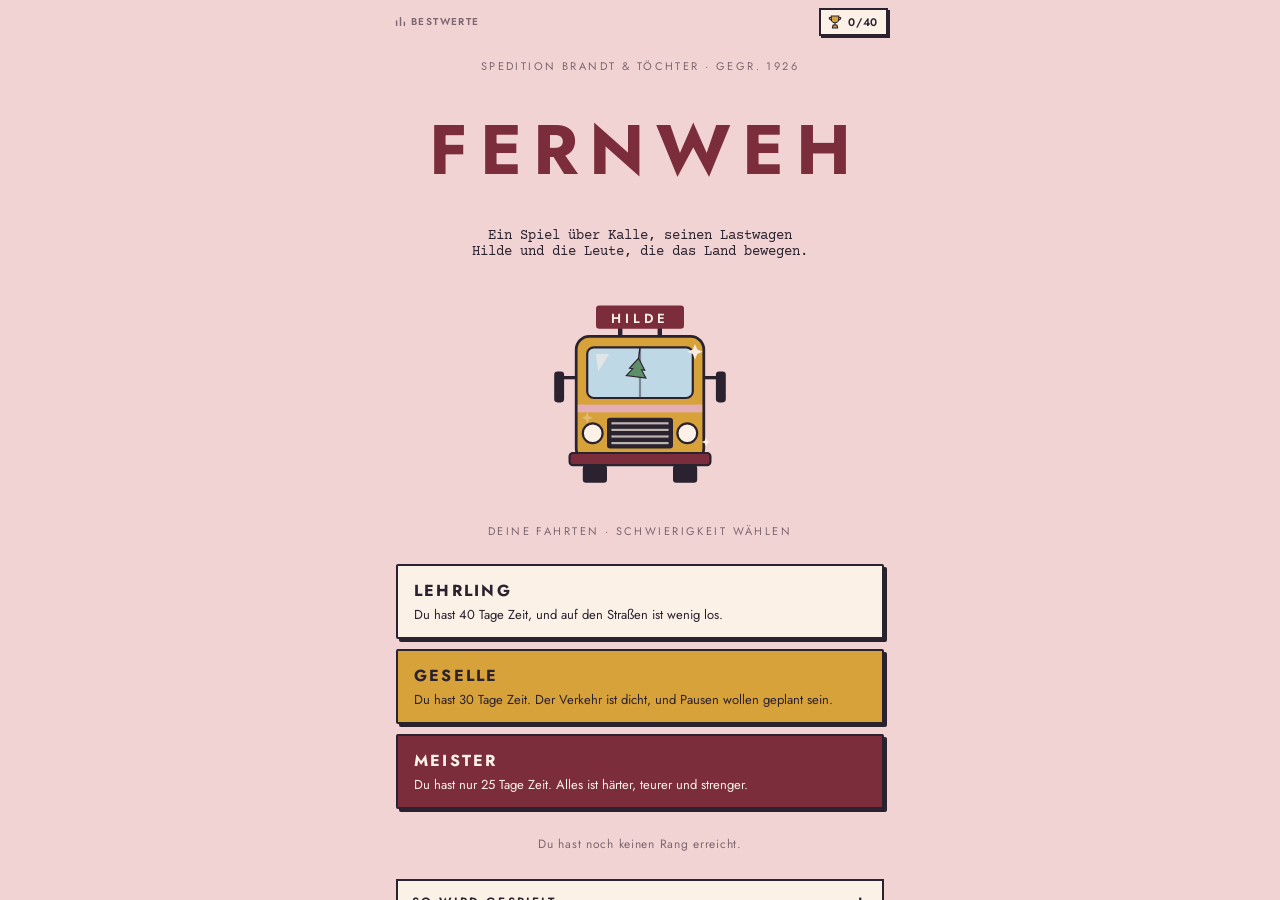
==== commit 4c36e221: "Brückenkinder: während der Bitte fast immer auf einer Brücke, Plakat wird erreichbar Co-Authored-By:" ====
--- a/index.html
+++ b/index.html
@@ -1804,6 +1804,8 @@
     const cand=pool.filter(p=>p.ok&&!ev.some(e=>e.type===p.type));let tot=cand.reduce((x,p)=>x+p.w,0),r=Math.random()*tot,k=cand[0];for(const p of cand){r-=p.w;if(r<=0){k=p;break}}
     for(let tries=0;tries<25&&k;tries++){const a=rnd(.12,.88);if(!busy(a)){ev.push({at:a,type:k.type});break}}
   }
+  // Läuft die Bitte der Brückenkinder, stehen sie fast immer auf einer Brücke. Sonst wäre das Plakat kaum zu schaffen.
+  if(Q().bruecke===1&&t.scen!=='tundra'&&!ev.some(e=>e.type==='kinder')&&Math.random()<.85){for(let tries=0;tries<40;tries++){const a=rnd(.12,.85);if(!busy(a)){ev.push({at:a,type:'kinder'});break}}}
   ev.sort((a,b)=>a.at-b.at);
   S.driving=t.id;save();
   resize();D.x=laneX(1);
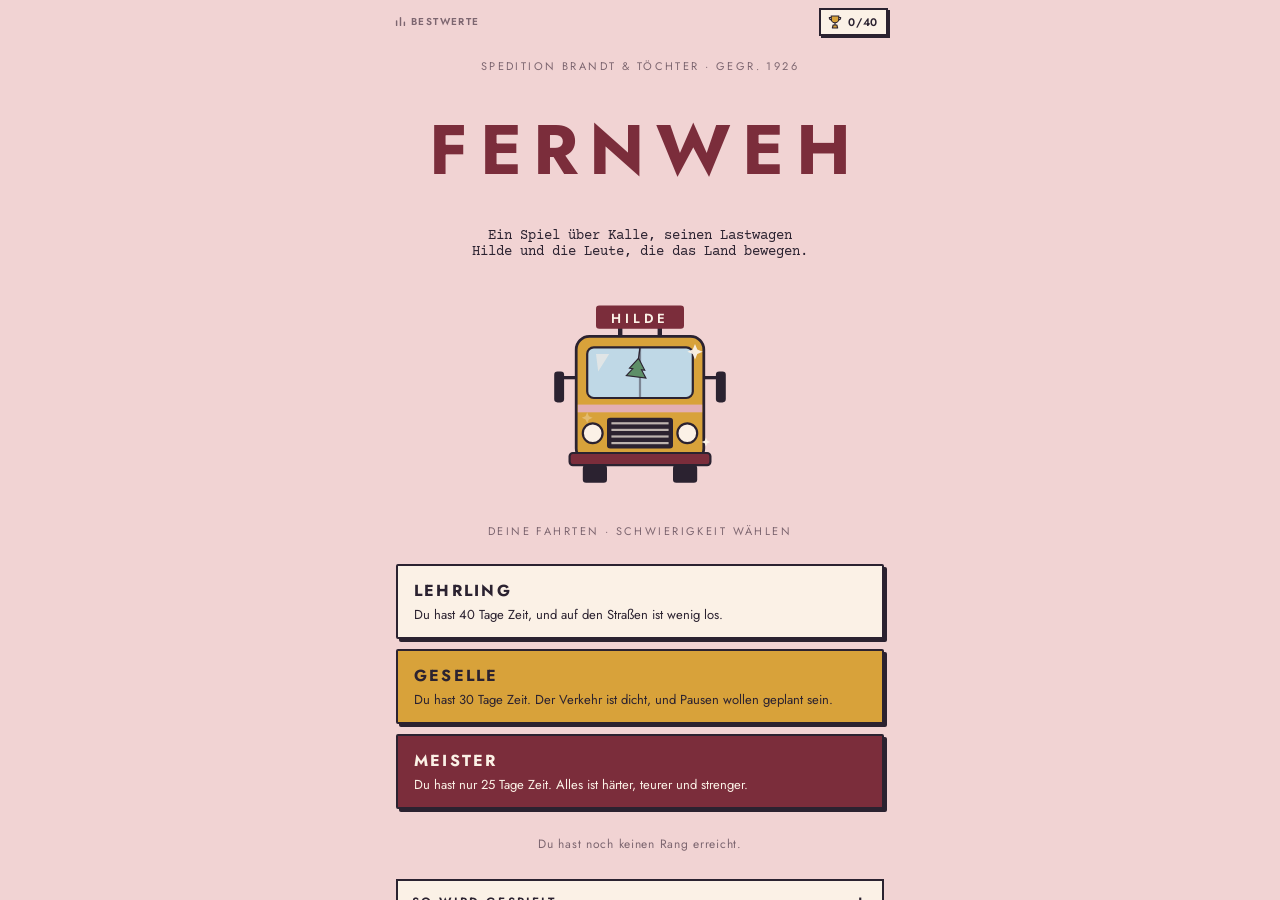
==== commit db28d218: "Easteregg: Hildes Scheinwerfer im Titelbild an- und ausknipsen, bei schnellem Tippen wildes Blinken " ====
--- a/index.html
+++ b/index.html
@@ -430,6 +430,13 @@
 .linkbtn{background:none;border:0;padding:0;font:inherit;text-transform:none;letter-spacing:inherit;color:inherit;text-decoration:underline;text-underline-offset:2px;cursor:pointer}
 .slipper{position:absolute;left:0;top:0;width:34px;margin:-9px 0 0 -17px;z-index:4;pointer-events:none}
 .slipper svg{display:block;width:100%;height:auto}
+.hlglow{opacity:0;transition:opacity .15s;pointer-events:none}
+.hlhit{cursor:pointer}
+.lights-on .hlglow{opacity:.55}.lights-on .hl{fill:#FFF3C4}
+.lights-wild .hlglow{animation:hlBlink .22s steps(1) infinite}.lights-wild .hl{animation:hlBlinkF .22s steps(1) infinite}
+.lights-wild .hl-r{animation-delay:-.11s}
+@keyframes hlBlink{0%{opacity:.7}50%{opacity:0}}
+@keyframes hlBlinkF{0%{fill:#FFF3C4}50%{fill:#FBF1E6}}
 </style>
 <style>:root{padding-top:env(safe-area-inset-top,0px);padding-bottom:env(safe-area-inset-bottom,0px)}</style>
 </head><body>
@@ -1253,7 +1260,7 @@
   s+='<rect x="43.5" y="106" width="113" height="7" fill="#E3AFB4"/>';
   s+='<rect x="70" y="118" width="60" height="28" rx="3" fill="#2B2230"/>';
   for(let i=0;i<4;i++)s+='<rect x="74" y="'+(122+i*6)+'" width="52" height="2" fill="#FBF1E6" opacity=".7"/>';
-  s+='<circle cx="57" cy="132" r="9" fill="#FBF1E6" stroke="#2B2230" stroke-width="2"/><circle cx="143" cy="132" r="9" fill="#FBF1E6" stroke="#2B2230" stroke-width="2"/>';
+  s+='<circle class="hlglow hl-l" cx="57" cy="132" r="17" fill="#FFE7A0"/><circle class="hlglow hl-r" cx="143" cy="132" r="17" fill="#FFE7A0"/><circle class="hl hl-l" cx="57" cy="132" r="9" fill="#FBF1E6" stroke="#2B2230" stroke-width="2"/><circle class="hl hl-r" cx="143" cy="132" r="9" fill="#FBF1E6" stroke="#2B2230" stroke-width="2"/><circle class="hlhit" cx="57" cy="132" r="17" fill="transparent"/><circle class="hlhit" cx="143" cy="132" r="17" fill="transparent"/>';
   if(o.fanfare)s+='<g fill="#D8A23A" stroke="#2B2230" stroke-width="1.5"><path d="M64 146 l-10 6 v-12 z"/><path d="M136 146 l10 6 v-12 z"/></g>';
   s+='<rect x="36" y="150" width="128" height="11" rx="3" fill="#7B2D3B" stroke="#2B2230" stroke-width="2"/>';
   const tyre=o.reifen?'#1A1520':'#2B2230';
@@ -1620,6 +1627,15 @@
     setTimeout(()=>{AU.fx('ding');toast(DUFTE[i])},700)}
   else tr.classList.add('wiggle');return true}
 $('#title-emblem').addEventListener('click',treeTap);
+// Versteckt: Hildes Scheinwerfer im Titelbild an- und ausknipsen. Wer schnell hintereinander tippt, bringt sie zum wilden Blinken.
+{let lt={on:false,taps:[],off:0,wild:0};
+ $('#title-emblem').addEventListener('click',e=>{if(!e.target.closest||!e.target.closest('.hlhit,.hl'))return;e.stopPropagation();AU.init();
+   const em=$('#title-emblem'),now=performance.now();lt.taps=lt.taps.filter(t=>now-t<1600);lt.taps.push(now);clearTimeout(lt.off);
+   if(lt.taps.length>=5){lt.taps=[];clearTimeout(lt.wild);em.classList.remove('lights-on');em.classList.add('lights-wild');[0,110,220,330,440].forEach(d=>setTimeout(()=>AU.fx('click'),d));
+     lt.wild=setTimeout(()=>{em.classList.remove('lights-wild');lt.on=false},3200);return}
+   if(em.classList.contains('lights-wild'))return;
+   lt.on=!lt.on;em.classList.toggle('lights-on',lt.on);AU.fx('click');
+   if(lt.on)lt.off=setTimeout(()=>{lt.on=false;em.classList.remove('lights-on')},4000)})}
 $('#hilde-btn').addEventListener('click',e=>{if(treeTap(e))return;const hb=$('#hilde-btn');hb.classList.remove('honk');void hb.offsetWidth;hb.classList.add('honk');AU.fx(S&&S.up.fanfare?'fanfare':'horn');puffs(2);
   // Versteckt: Wer zu oft hupt, weckt den Nachbarn
   if(egg('honk',10,5000)){const n=EGG.nachbar=(EGG.nachbar||0)+1;
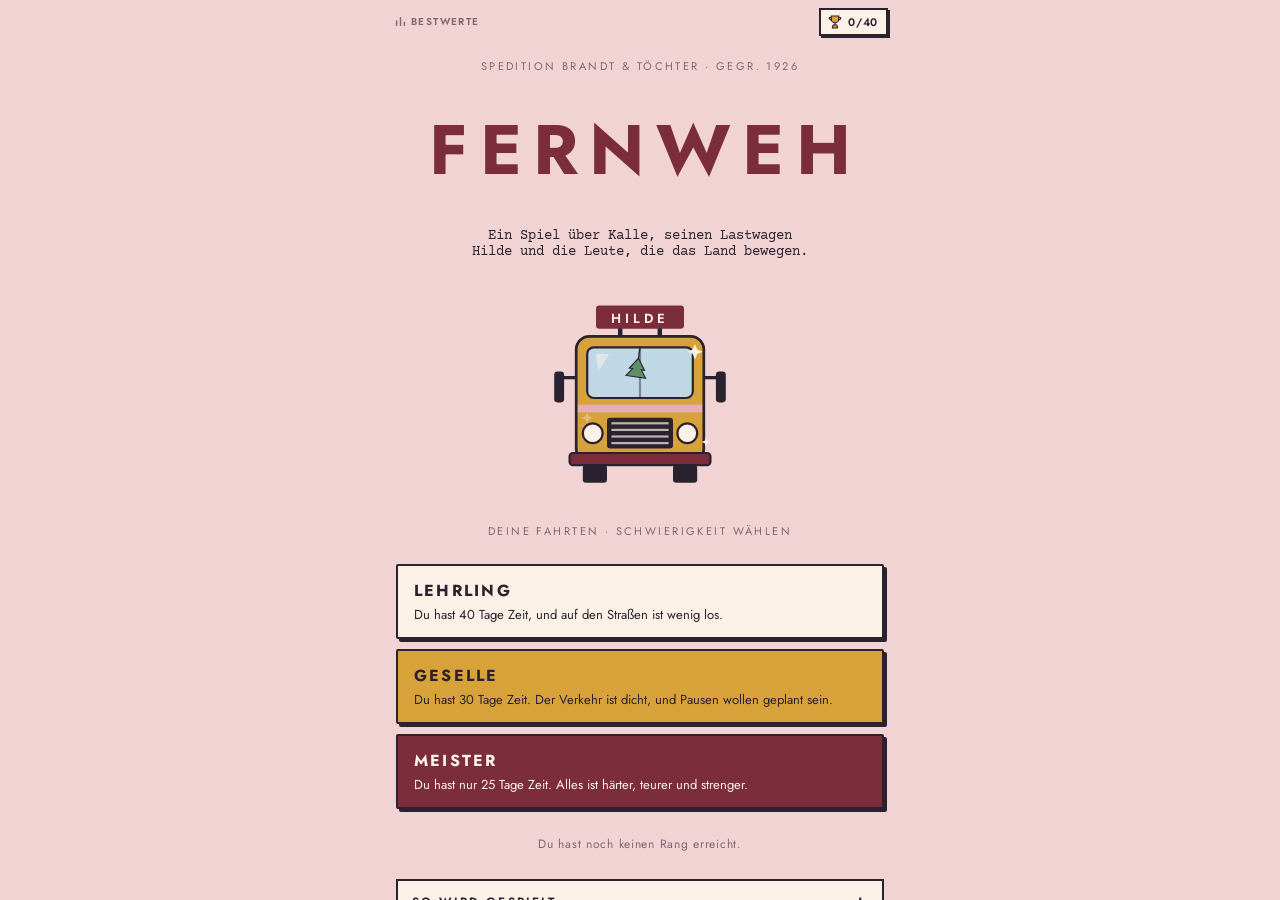
==== commit 9e5b0b37: "Plaketten-Vorschau erscheint auf der anderen Bildschirmhälfte als der Finger Co-Authored-By: Claude " ====
--- a/index.html
+++ b/index.html
@@ -391,7 +391,7 @@
 .mcell small{display:none}
 .mcell.on svg{transform:scale(1.15)}
 .mhint{margin:-6px 0 0;font-size:11px;color:var(--muted);text-align:center}
-.mbig{position:fixed;left:50%;top:18%;transform:translateX(-50%);z-index:60;width:min(260px,76vw);background:var(--cream);border:2px solid var(--ink);box-shadow:4px 4px 0 var(--ink);padding:16px 14px 14px;display:flex;flex-direction:column;align-items:center;text-align:center;gap:4px;pointer-events:none;animation:bigIn .15s ease-out}
+.mbig{position:fixed;left:50%;top:18%;max-height:calc(50vh - 40px);transform:translateX(-50%);z-index:60;width:min(260px,76vw);background:var(--cream);border:2px solid var(--ink);box-shadow:4px 4px 0 var(--ink);padding:16px 14px 14px;display:flex;flex-direction:column;align-items:center;text-align:center;gap:4px;pointer-events:none;animation:bigIn .15s ease-out}
 .mbig svg{width:130px;height:130px}
 .mbig b{font-size:16px;letter-spacing:.06em;text-transform:uppercase}
 .mbig span{font-family:var(--type);font-size:13px;line-height:1.45}
@@ -437,6 +437,7 @@
 .lights-wild .hl-r{animation-delay:-.11s}
 @keyframes hlBlink{0%{opacity:.7}50%{opacity:0}}
 @keyframes hlBlinkF{0%{fill:#FFF3C4}50%{fill:#FBF1E6}}
+@media (max-height:700px){.mbig svg{width:96px;height:96px}}
 </style>
 <style>:root{padding-top:env(safe-area-inset-top,0px);padding-bottom:env(safe-area-inset-bottom,0px)}</style>
 </head><body>
@@ -1448,6 +1449,8 @@
     const when=got&&tr[t.id]>1?new Date(tr[t.id]).toLocaleDateString('de-DE',{day:'numeric',month:'long',year:'numeric'}):'';
     big.innerHTML=medalSVG(t,got)+'<b>'+(secret?'Geheim':t.n)+'</b><span>'+(secret?(t.sec===3?'Diese Plakette versteckt sich irgendwo im Spiel. Mehr wird nicht verraten.':'Diese Plakette findest du nur unterwegs. Mehr wird nicht verraten.'):t.d)+'</span>'+
       (got?'<small>Erhalten'+(when?' am '+when:'')+'</small>':p!==null?'<i class="mprog big"><span style="width:'+Math.round(p/t.prog[1]*100)+'%"></span></i><small class="todo">'+p.toLocaleString('de-DE')+' von '+t.prog[1].toLocaleString('de-DE')+'</small>':'');big.hidden=false;
+    // Vorschau immer auf der anderen Bildschirmhälfte als der Finger, damit man sie lesen kann
+    {const vh=window.innerHeight,bh=big.offsetHeight,m=16;big.style.top=(y>vh/2?Math.max(m,Math.min(y-bh-70,vh*.12)):Math.min(vh-bh-m,Math.max(y+70,vh*.88-bh)))+'px'}
     $('#ovcard').querySelectorAll('.mcell').forEach(m=>m.classList.toggle('on',m===c));AU.fx('click')};
   const hide=()=>{clearTimeout(tm);down=false;last=-1;big.hidden=true;$('#ovcard').querySelectorAll('.mcell.on').forEach(m=>m.classList.remove('on'))};
   $('#ovcard').querySelectorAll('.medals').forEach(grid=>{
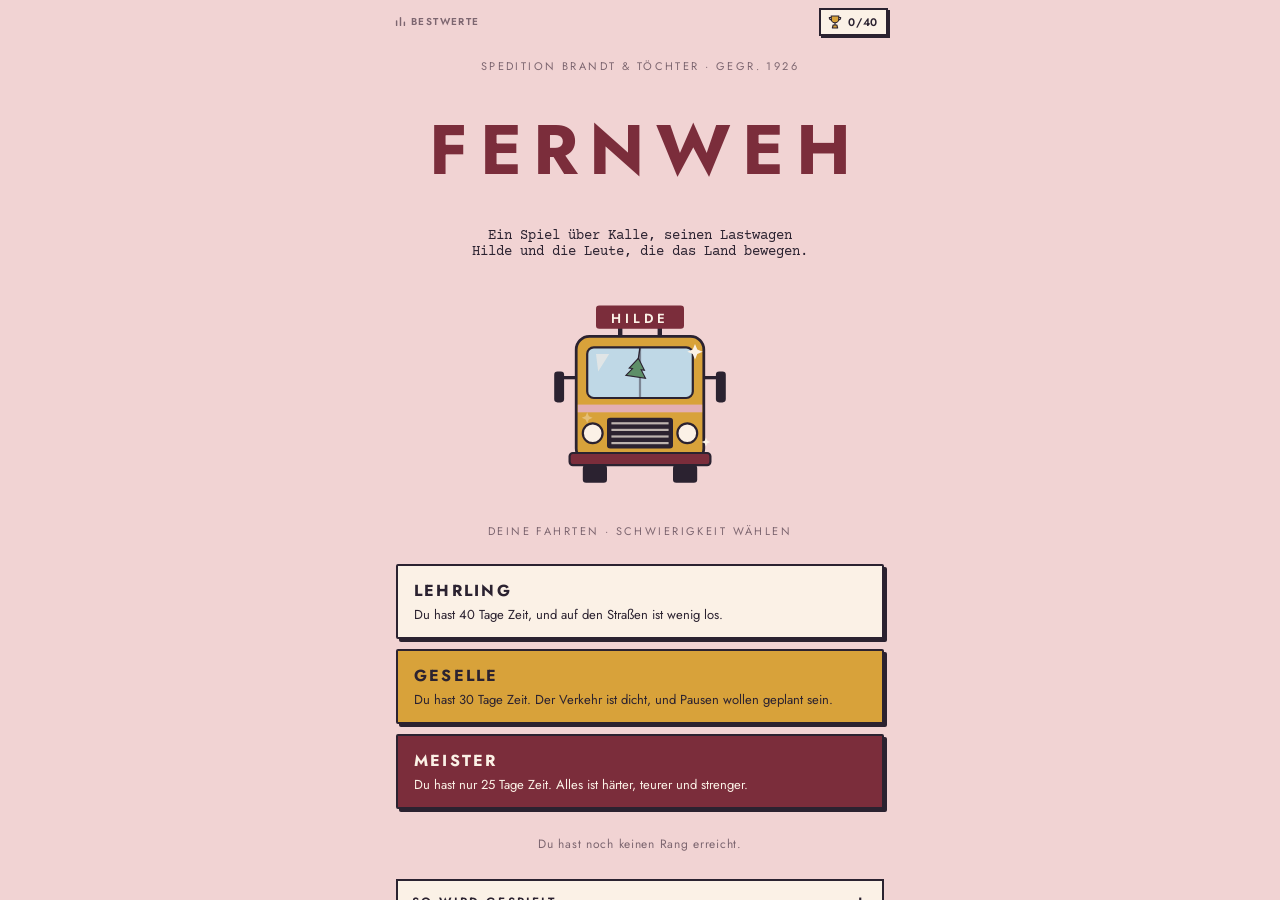
==== commit 3cb38cea: "Hildes Scheinwerfer leuchten im Kreis und lassen sich einzeln schalten Co-Authored-By: Claude Opus 5" ====
--- a/index.html
+++ b/index.html
@@ -430,13 +430,12 @@
 .linkbtn{background:none;border:0;padding:0;font:inherit;text-transform:none;letter-spacing:inherit;color:inherit;text-decoration:underline;text-underline-offset:2px;cursor:pointer}
 .slipper{position:absolute;left:0;top:0;width:34px;margin:-9px 0 0 -17px;z-index:4;pointer-events:none}
 .slipper svg{display:block;width:100%;height:auto}
-.hlglow{opacity:0;transition:opacity .15s;pointer-events:none}
 .hlhit{cursor:pointer}
-.lights-on .hlglow{opacity:.55}.lights-on .hl{fill:#FFF3C4}
-.lights-wild .hlglow{animation:hlBlink .22s steps(1) infinite}.lights-wild .hl{animation:hlBlinkF .22s steps(1) infinite}
+.hl{transition:fill .12s}
+.on-l .hl-l,.on-r .hl-r{fill:#F7D35A}
+.lights-wild .hl{animation:hlBlinkF .22s steps(1) infinite}
 .lights-wild .hl-r{animation-delay:-.11s}
-@keyframes hlBlink{0%{opacity:.7}50%{opacity:0}}
-@keyframes hlBlinkF{0%{fill:#FFF3C4}50%{fill:#FBF1E6}}
+@keyframes hlBlinkF{0%{fill:#F7D35A}50%{fill:#FBF1E6}}
 @media (max-height:700px){.mbig svg{width:96px;height:96px}}
 </style>
 <style>:root{padding-top:env(safe-area-inset-top,0px);padding-bottom:env(safe-area-inset-bottom,0px)}</style>
@@ -1261,7 +1260,7 @@
   s+='<rect x="43.5" y="106" width="113" height="7" fill="#E3AFB4"/>';
   s+='<rect x="70" y="118" width="60" height="28" rx="3" fill="#2B2230"/>';
   for(let i=0;i<4;i++)s+='<rect x="74" y="'+(122+i*6)+'" width="52" height="2" fill="#FBF1E6" opacity=".7"/>';
-  s+='<circle class="hlglow hl-l" cx="57" cy="132" r="17" fill="#FFE7A0"/><circle class="hlglow hl-r" cx="143" cy="132" r="17" fill="#FFE7A0"/><circle class="hl hl-l" cx="57" cy="132" r="9" fill="#FBF1E6" stroke="#2B2230" stroke-width="2"/><circle class="hl hl-r" cx="143" cy="132" r="9" fill="#FBF1E6" stroke="#2B2230" stroke-width="2"/><circle class="hlhit" cx="57" cy="132" r="17" fill="transparent"/><circle class="hlhit" cx="143" cy="132" r="17" fill="transparent"/>';
+  s+='<circle class="hl hl-l" cx="57" cy="132" r="9" fill="#FBF1E6" stroke="#2B2230" stroke-width="2"/><circle class="hl hl-r" cx="143" cy="132" r="9" fill="#FBF1E6" stroke="#2B2230" stroke-width="2"/><circle class="hlhit" data-side="l" cx="57" cy="132" r="17" fill="transparent"/><circle class="hlhit" data-side="r" cx="143" cy="132" r="17" fill="transparent"/>';
   if(o.fanfare)s+='<g fill="#D8A23A" stroke="#2B2230" stroke-width="1.5"><path d="M64 146 l-10 6 v-12 z"/><path d="M136 146 l10 6 v-12 z"/></g>';
   s+='<rect x="36" y="150" width="128" height="11" rx="3" fill="#7B2D3B" stroke="#2B2230" stroke-width="2"/>';
   const tyre=o.reifen?'#1A1520':'#2B2230';
@@ -1631,14 +1630,14 @@
   else tr.classList.add('wiggle');return true}
 $('#title-emblem').addEventListener('click',treeTap);
 // Versteckt: Hildes Scheinwerfer im Titelbild an- und ausknipsen. Wer schnell hintereinander tippt, bringt sie zum wilden Blinken.
-{let lt={on:false,taps:[],off:0,wild:0};
- $('#title-emblem').addEventListener('click',e=>{if(!e.target.closest||!e.target.closest('.hlhit,.hl'))return;e.stopPropagation();AU.init();
-   const em=$('#title-emblem'),now=performance.now();lt.taps=lt.taps.filter(t=>now-t<1600);lt.taps.push(now);clearTimeout(lt.off);
-   if(lt.taps.length>=5){lt.taps=[];clearTimeout(lt.wild);em.classList.remove('lights-on');em.classList.add('lights-wild');[0,110,220,330,440].forEach(d=>setTimeout(()=>AU.fx('click'),d));
-     lt.wild=setTimeout(()=>{em.classList.remove('lights-wild');lt.on=false},3200);return}
+{const lt={taps:[],off:{},wild:0};
+ $('#title-emblem').addEventListener('click',e=>{const h=e.target.closest&&e.target.closest('.hlhit');if(!h)return;e.stopPropagation();AU.init();
+   const em=$('#title-emblem'),side=h.dataset.side,now=performance.now();lt.taps=lt.taps.filter(t=>now-t<1600);lt.taps.push(now);
+   if(lt.taps.length>=5){lt.taps=[];clearTimeout(lt.wild);em.classList.remove('on-l','on-r');em.classList.add('lights-wild');[0,110,220,330,440].forEach(d=>setTimeout(()=>AU.fx('click'),d));
+     lt.wild=setTimeout(()=>em.classList.remove('lights-wild'),3200);return}
    if(em.classList.contains('lights-wild'))return;
-   lt.on=!lt.on;em.classList.toggle('lights-on',lt.on);AU.fx('click');
-   if(lt.on)lt.off=setTimeout(()=>{lt.on=false;em.classList.remove('lights-on')},4000)})}
+   const on=em.classList.toggle('on-'+side);AU.fx('click');clearTimeout(lt.off[side]);
+   if(on)lt.off[side]=setTimeout(()=>em.classList.remove('on-'+side),6000)})}
 $('#hilde-btn').addEventListener('click',e=>{if(treeTap(e))return;const hb=$('#hilde-btn');hb.classList.remove('honk');void hb.offsetWidth;hb.classList.add('honk');AU.fx(S&&S.up.fanfare?'fanfare':'horn');puffs(2);
   // Versteckt: Wer zu oft hupt, weckt den Nachbarn
   if(egg('honk',10,5000)){const n=EGG.nachbar=(EGG.nachbar||0)+1;
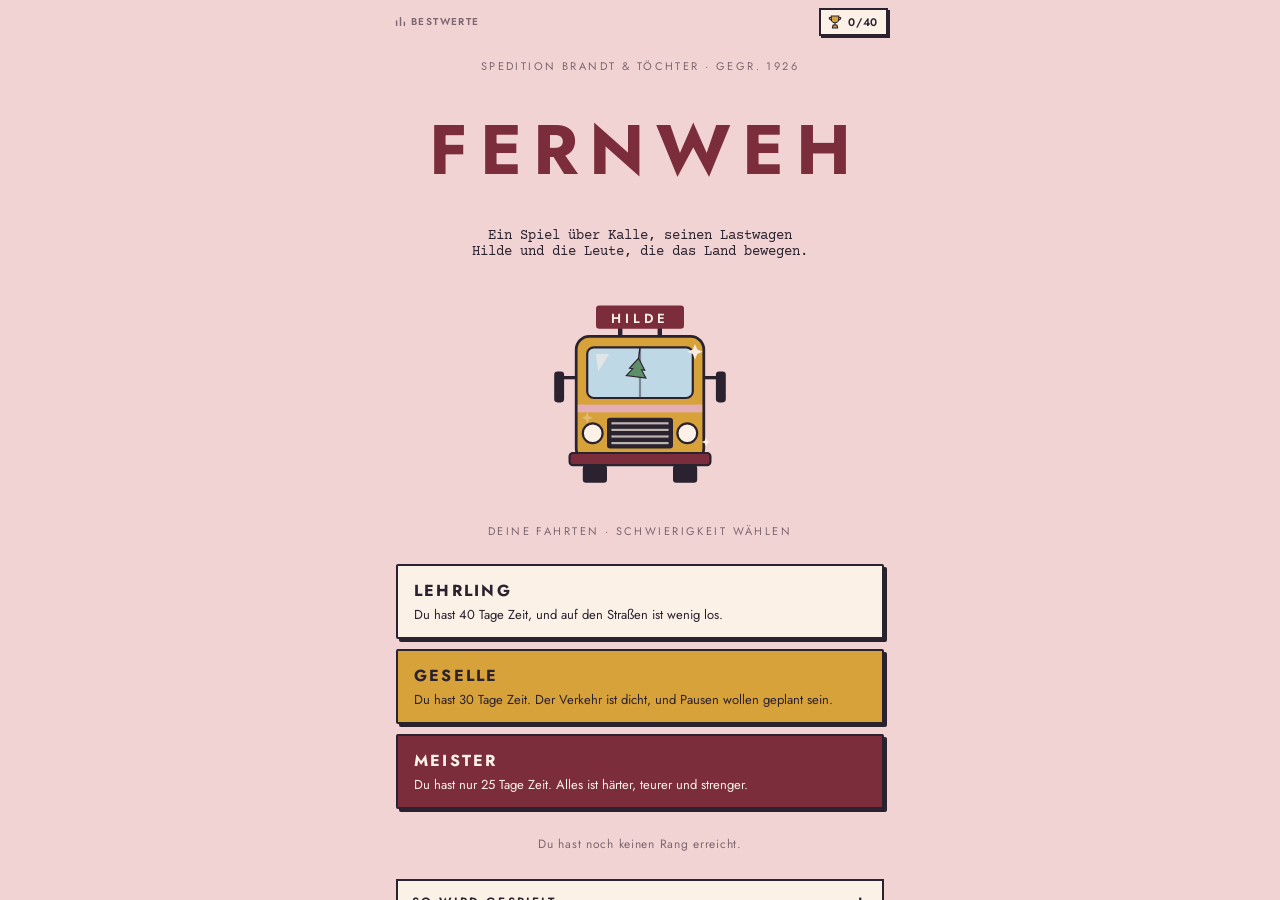
==== commit d16a1e12: "Plaketten-Vorschau näher am Finger, aber frei lesbar Co-Authored-By: Claude Opus 5.5 <noreply@anthro" ====
--- a/index.html
+++ b/index.html
@@ -1449,7 +1449,7 @@
     big.innerHTML=medalSVG(t,got)+'<b>'+(secret?'Geheim':t.n)+'</b><span>'+(secret?(t.sec===3?'Diese Plakette versteckt sich irgendwo im Spiel. Mehr wird nicht verraten.':'Diese Plakette findest du nur unterwegs. Mehr wird nicht verraten.'):t.d)+'</span>'+
       (got?'<small>Erhalten'+(when?' am '+when:'')+'</small>':p!==null?'<i class="mprog big"><span style="width:'+Math.round(p/t.prog[1]*100)+'%"></span></i><small class="todo">'+p.toLocaleString('de-DE')+' von '+t.prog[1].toLocaleString('de-DE')+'</small>':'');big.hidden=false;
     // Vorschau immer auf der anderen Bildschirmhälfte als der Finger, damit man sie lesen kann
-    {const vh=window.innerHeight,bh=big.offsetHeight,m=16;big.style.top=(y>vh/2?Math.max(m,Math.min(y-bh-70,vh*.12)):Math.min(vh-bh-m,Math.max(y+70,vh*.88-bh)))+'px'}
+    {const vh=window.innerHeight,bh=big.offsetHeight,m=16;big.style.top=(y>vh/2?Math.max(m,y-bh-56):Math.min(vh-bh-m,y+56))+'px'}
     $('#ovcard').querySelectorAll('.mcell').forEach(m=>m.classList.toggle('on',m===c));AU.fx('click')};
   const hide=()=>{clearTimeout(tm);down=false;last=-1;big.hidden=true;$('#ovcard').querySelectorAll('.mcell.on').forEach(m=>m.classList.remove('on'))};
   $('#ovcard').querySelectorAll('.medals').forEach(grid=>{
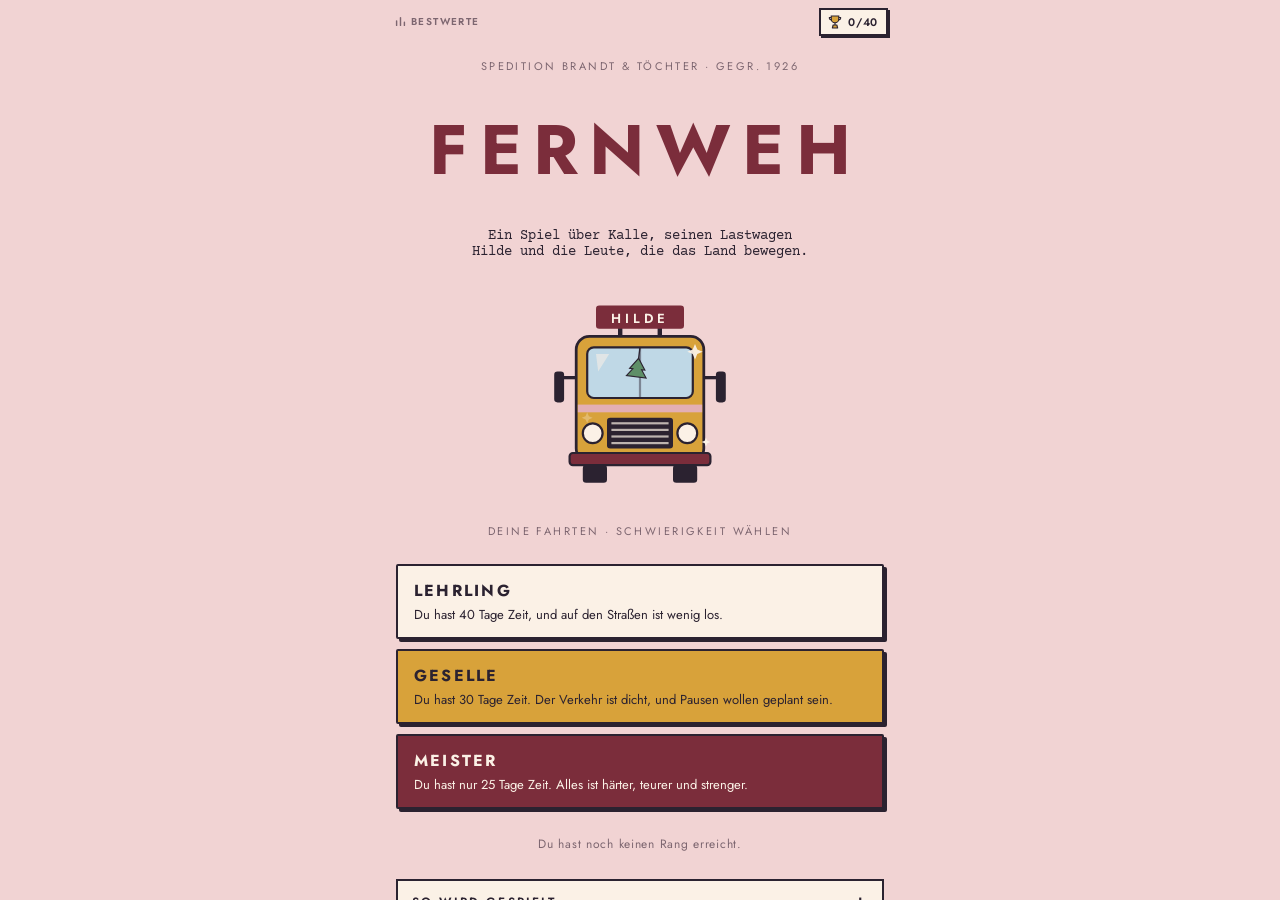
==== commit fde08249: "Pfefferkorns Pantoffel sieht jetzt aus wie ein Pantoffel Co-Authored-By: Claude Opus 5.5 <noreply@an" ====
--- a/index.html
+++ b/index.html
@@ -428,7 +428,7 @@
 .lsstamp svg{display:block;width:100%;height:auto;filter:drop-shadow(0 1px 0 rgba(43,34,48,.15))}
 @keyframes lsIn{from{opacity:0;transform:rotate(-8deg) scale(1.25)}to{opacity:.9;transform:rotate(7deg) scale(1)}}
 .linkbtn{background:none;border:0;padding:0;font:inherit;text-transform:none;letter-spacing:inherit;color:inherit;text-decoration:underline;text-underline-offset:2px;cursor:pointer}
-.slipper{position:absolute;left:0;top:0;width:34px;margin:-9px 0 0 -17px;z-index:4;pointer-events:none}
+.slipper{position:absolute;left:0;top:0;width:46px;margin:-12px 0 0 -23px;z-index:4;pointer-events:none}
 .slipper svg{display:block;width:100%;height:auto}
 .hlhit{cursor:pointer}
 .hl{transition:fill .12s}
@@ -1647,7 +1647,13 @@
 /* Herr Pfefferkorns Pantoffel: fliegt von rechts über den Zaun, trifft Hilde, prallt ab und bleibt liegen. Hilde bekommt einen Abdruck. */
 function throwSlipper(){const st=$('#stage'),hb=$('#hilde-btn');if(!st||st.querySelector('.slipper'))return;
   const el=document.createElement('div');el.className='slipper';
-  el.innerHTML='<svg viewBox="0 0 40 20" aria-hidden="true"><path d="M3 15c0-4 3-7 8-7h6c4 0 6 2 9 4l8 2c3 .8 3 4 0 4H5c-1.2 0-2-1-2-3z" fill="#8C3A3A" stroke="#2B2230" stroke-width="1.6" stroke-linejoin="round"/><path d="M13 8c1 4 5 6 11 5" fill="none" stroke="#2B2230" stroke-width="1.4"/><path d="M15 9.5l2 3M19 10l1.5 3M23 11l1 2.4" stroke="#E3AFB4" stroke-width="1.2" stroke-linecap="round"/><path d="M3 17.5h32" stroke="#E8C78A" stroke-width="2.2" stroke-linecap="round"/></svg>';
+  el.innerHTML='<svg viewBox="0 0 48 24" aria-hidden="true"><defs><clipPath id="spc"><path d="M14 17V12c0-4 4-7 10-7h4c6 0 12 3 15 7.5c1.2 1.8 1 4.5-1 4.5z"/></clipPath><pattern id="spp" width="5" height="5" patternUnits="userSpaceOnUse"><rect width="5" height="5" fill="#8C3A3A"/><path d="M0 2.5H5M2.5 0V5" stroke="#5E2424" stroke-width="1.1"/><path d="M0 .6H5M.6 0V5" stroke="#C86B5E" stroke-width=".5"/></pattern></defs>'+
+'<path d="M3 17.5c0-1.6 1-2.5 2.5-2.5H42c2 0 3.5 1 3.5 2.5v.5c0 1.6-1.4 2.5-3 2.5H5.5C4 20.5 3 19.6 3 18z" fill="#EBD9B4" stroke="#2B2230" stroke-width="1.4"/>'+
+'<path d="M4 15.4c0-1.6 1.4-2.6 3-2.6h7v3z" fill="#E3AFB4" stroke="#2B2230" stroke-width="1.2" stroke-linejoin="round"/>'+
+'<path d="M14 17V12c0-4 4-7 10-7h4c6 0 12 3 15 7.5c1.2 1.8 1 4.5-1 4.5z" fill="url(#spp)"/>'+
+'<path d="M14 17V12c0-4 4-7 10-7h4c6 0 12 3 15 7.5c1.2 1.8 1 4.5-1 4.5z" fill="none" stroke="#2B2230" stroke-width="1.4" stroke-linejoin="round"/>'+
+'<path d="M14.2 12.5c0-4 3.6-6.6 9-6.8" fill="none" stroke="#FBF1E6" stroke-width="2.6" stroke-linecap="round"/><path d="M14.2 12.5c0-4 3.6-6.6 9-6.8" fill="none" stroke="#2B2230" stroke-width=".8" stroke-linecap="round" opacity=".5"/>'+
+'<circle cx="25" cy="6" r="2.6" fill="#FBF1E6" stroke="#2B2230" stroke-width="1.1"/></svg>';
   st.appendChild(el);const W2=st.clientWidth,H2=st.clientHeight,hr=hb.getBoundingClientRect(),sr=st.getBoundingClientRect();
   const hx=hr.left-sr.left+hr.width*.6,hy=hr.top-sr.top+hr.height*.5;
   const fly=el.animate([{transform:`translate(${W2+20}px,${H2*.15}px) rotate(0deg)`},{transform:`translate(${(W2+hx)/2}px,${-10}px) rotate(-260deg)`,offset:.5},{transform:`translate(${hx}px,${hy}px) rotate(-540deg)`}],{duration:750,easing:'cubic-bezier(.3,.1,.6,1)',fill:'forwards'});
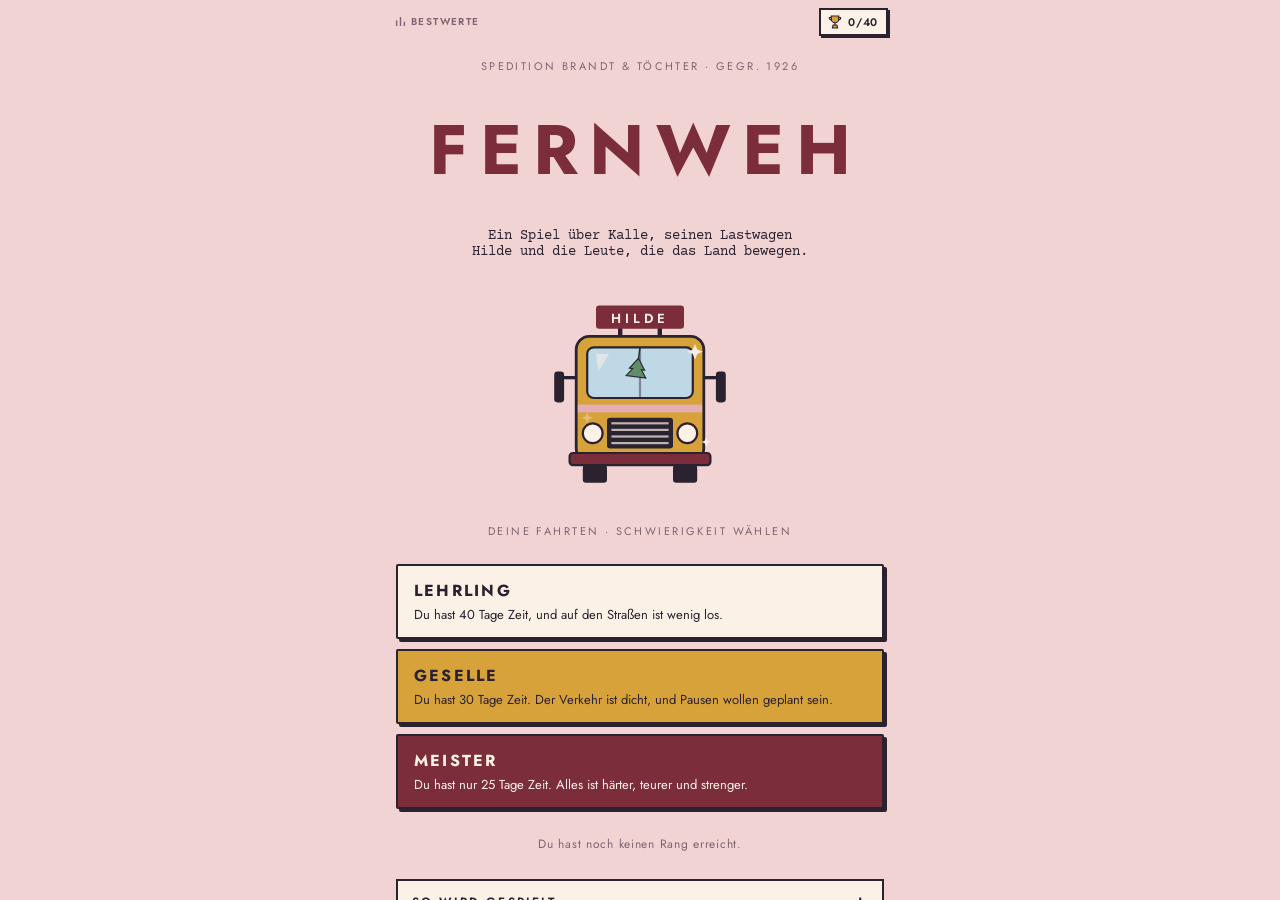
==== commit 1c7c0f50: "Fernweh: kein Vergrößern per Doppeltipp, bester Rang auf dem Meister-Knopf sichtbar Co-Authored-By: " ====
--- a/index.html
+++ b/index.html
@@ -1,6 +1,6 @@
 <!doctype html>
 <html lang="de"><head><meta charset="utf-8">
-<meta name="viewport" content="width=device-width,initial-scale=1,viewport-fit=cover">
+<meta name="viewport" content="width=device-width,initial-scale=1,maximum-scale=1,user-scalable=no,viewport-fit=cover">
 <meta name="apple-mobile-web-app-capable" content="yes">
 <meta name="mobile-web-app-capable" content="yes">
 <meta name="apple-mobile-web-app-status-bar-style" content="default">
@@ -126,6 +126,8 @@
 /* Fahrt */
 #drive{position:fixed;inset:0;z-index:20;background:#A9CBA0}
 #cv{position:absolute;inset:0;width:100%;height:100%;display:block;touch-action:none}
+/* Kein Vergrößern per Doppeltipp, vor allem nicht während der Fahrt */
+html{touch-action:manipulation}#drive,#drive *{touch-action:none}
 .hud-top{position:absolute;left:0;right:0;top:0;padding:calc(env(safe-area-inset-top,0px) + 8px) 12px 8px;pointer-events:none;display:flex;flex-direction:column;gap:6px}
 .hud-card{background:var(--cream);border:2px solid var(--ink);padding:6px 10px;pointer-events:auto}
 .route{display:flex;align-items:center;gap:8px;font-size:11px;letter-spacing:.12em;text-transform:uppercase;font-weight:600}
@@ -367,7 +369,7 @@
 .fest p{margin:0 0 6px;font-family:var(--type);font-size:13px;line-height:1.55}
 .diffwrap{position:relative}
 .diffwrap>.btn{width:100%}
-.diff .rank{font-style:normal;font-size:10px;letter-spacing:.12em;font-weight:600;opacity:.75;margin-left:10px;vertical-align:.15em}
+.diff .rank{color:inherit;font-style:normal;font-size:10px;letter-spacing:.12em;font-weight:600;opacity:.75;margin-left:10px;vertical-align:.15em}
 .diffwrap .neu{position:absolute;right:8px;top:8px;background:none;border:1px solid currentColor;border-radius:2px;font-size:10px;letter-spacing:.12em;text-transform:uppercase;padding:2px 6px;opacity:.6;color:var(--ink)}
 .diffwrap .btn.burg+.neu{color:var(--cream)}
 .trophy-btn{position:absolute;top:calc(env(safe-area-inset-top,0px) + 8px);right:12px;display:flex;align-items:center;gap:4px;background:var(--cream);border:2px solid var(--ink);padding:3px 8px 3px 5px;font:600 11px/1 var(--display);letter-spacing:.06em;color:var(--ink);box-shadow:2px 2px 0 var(--ink)}
@@ -591,6 +593,11 @@
 <script>
 (function(){
 'use strict';
+/* iOS: Doppeltipp und Zwei-Finger-Zoom abfangen. Safari ignoriert user-scalable=no teilweise. */
+(function(){let last=0;
+  document.addEventListener('touchend',e=>{const t=e.target;if(t&&t.closest&&t.closest('input,textarea,select,[contenteditable]'))return;const n=Date.now();if(n-last<350){e.preventDefault()}last=n},{passive:false});
+  ['gesturestart','gesturechange'].forEach(k=>document.addEventListener(k,e=>e.preventDefault(),{passive:false}));
+  document.addEventListener('dblclick',e=>e.preventDefault(),{passive:false})})();
 const store={
   get(k){try{return JSON.parse(localStorage.getItem(k))}catch(e){return null}},
   set(k,v){try{localStorage.setItem(k,JSON.stringify(v))}catch(e){}},
